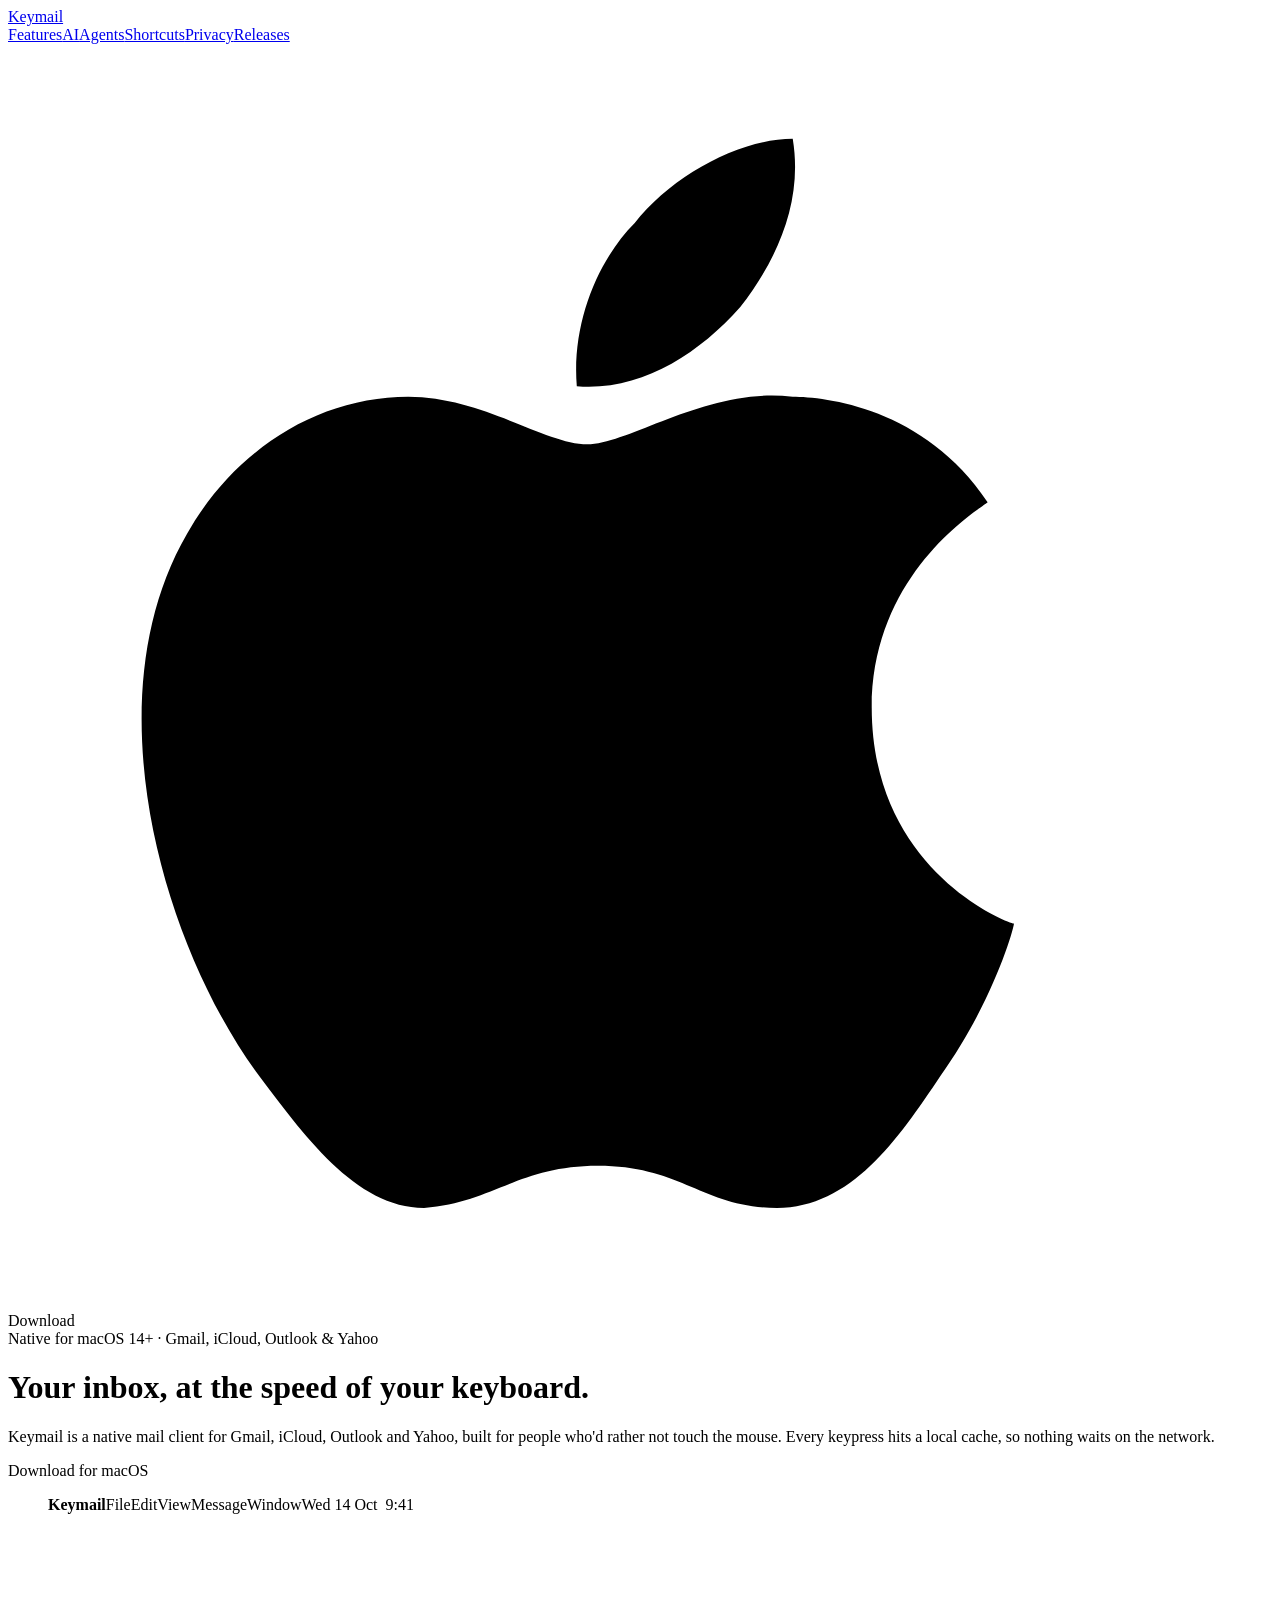
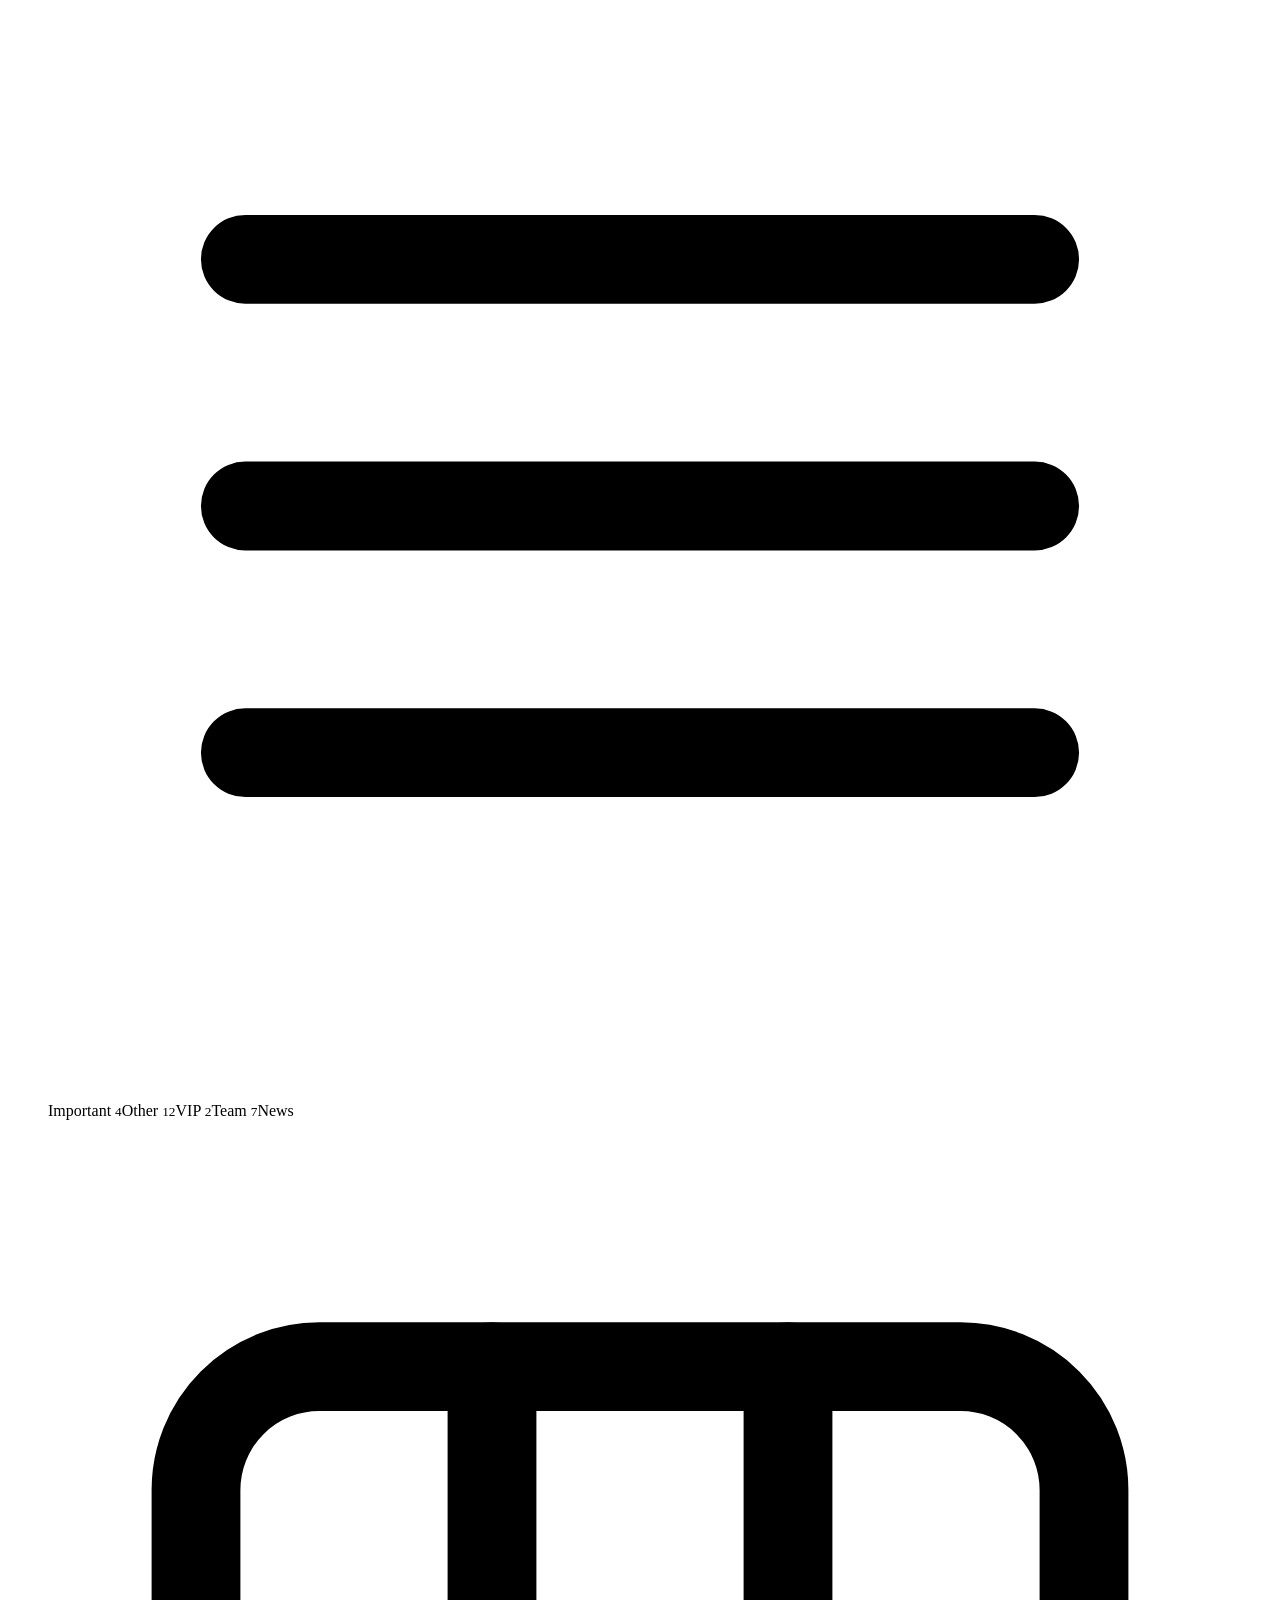
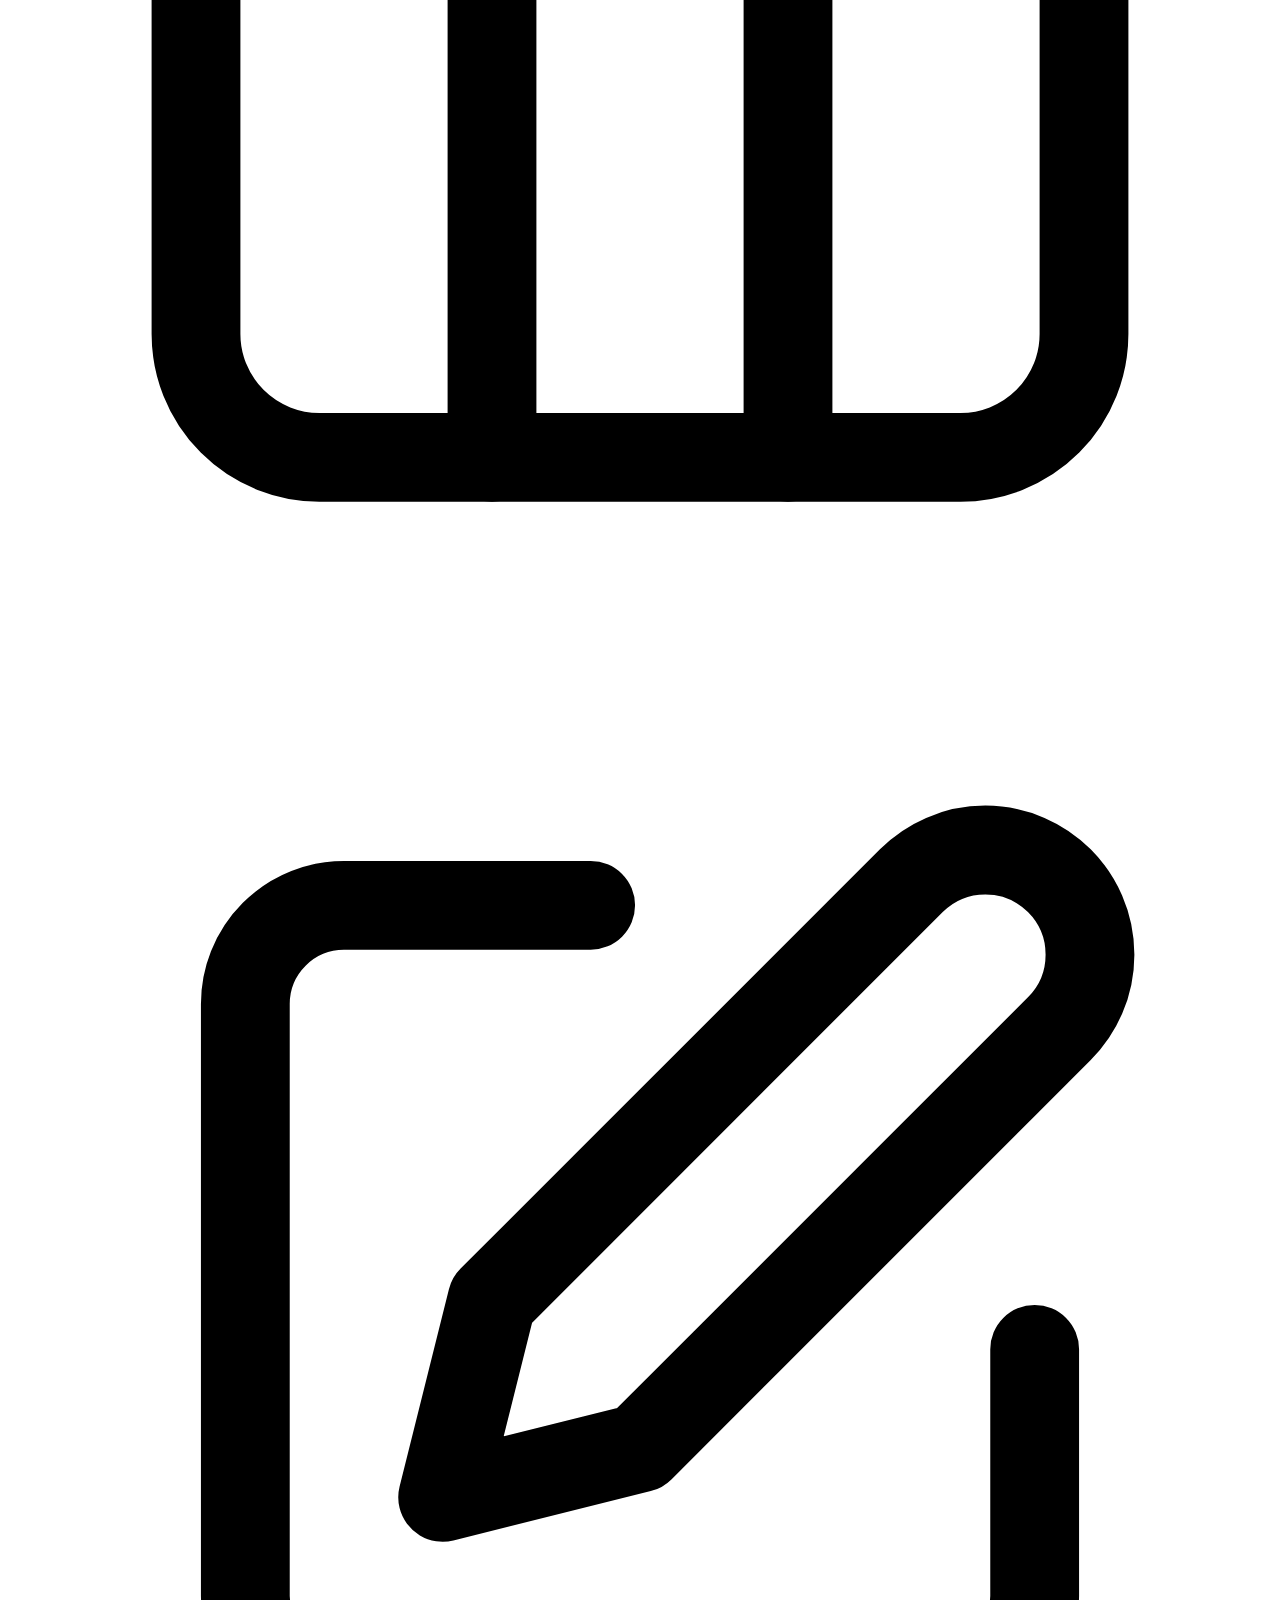
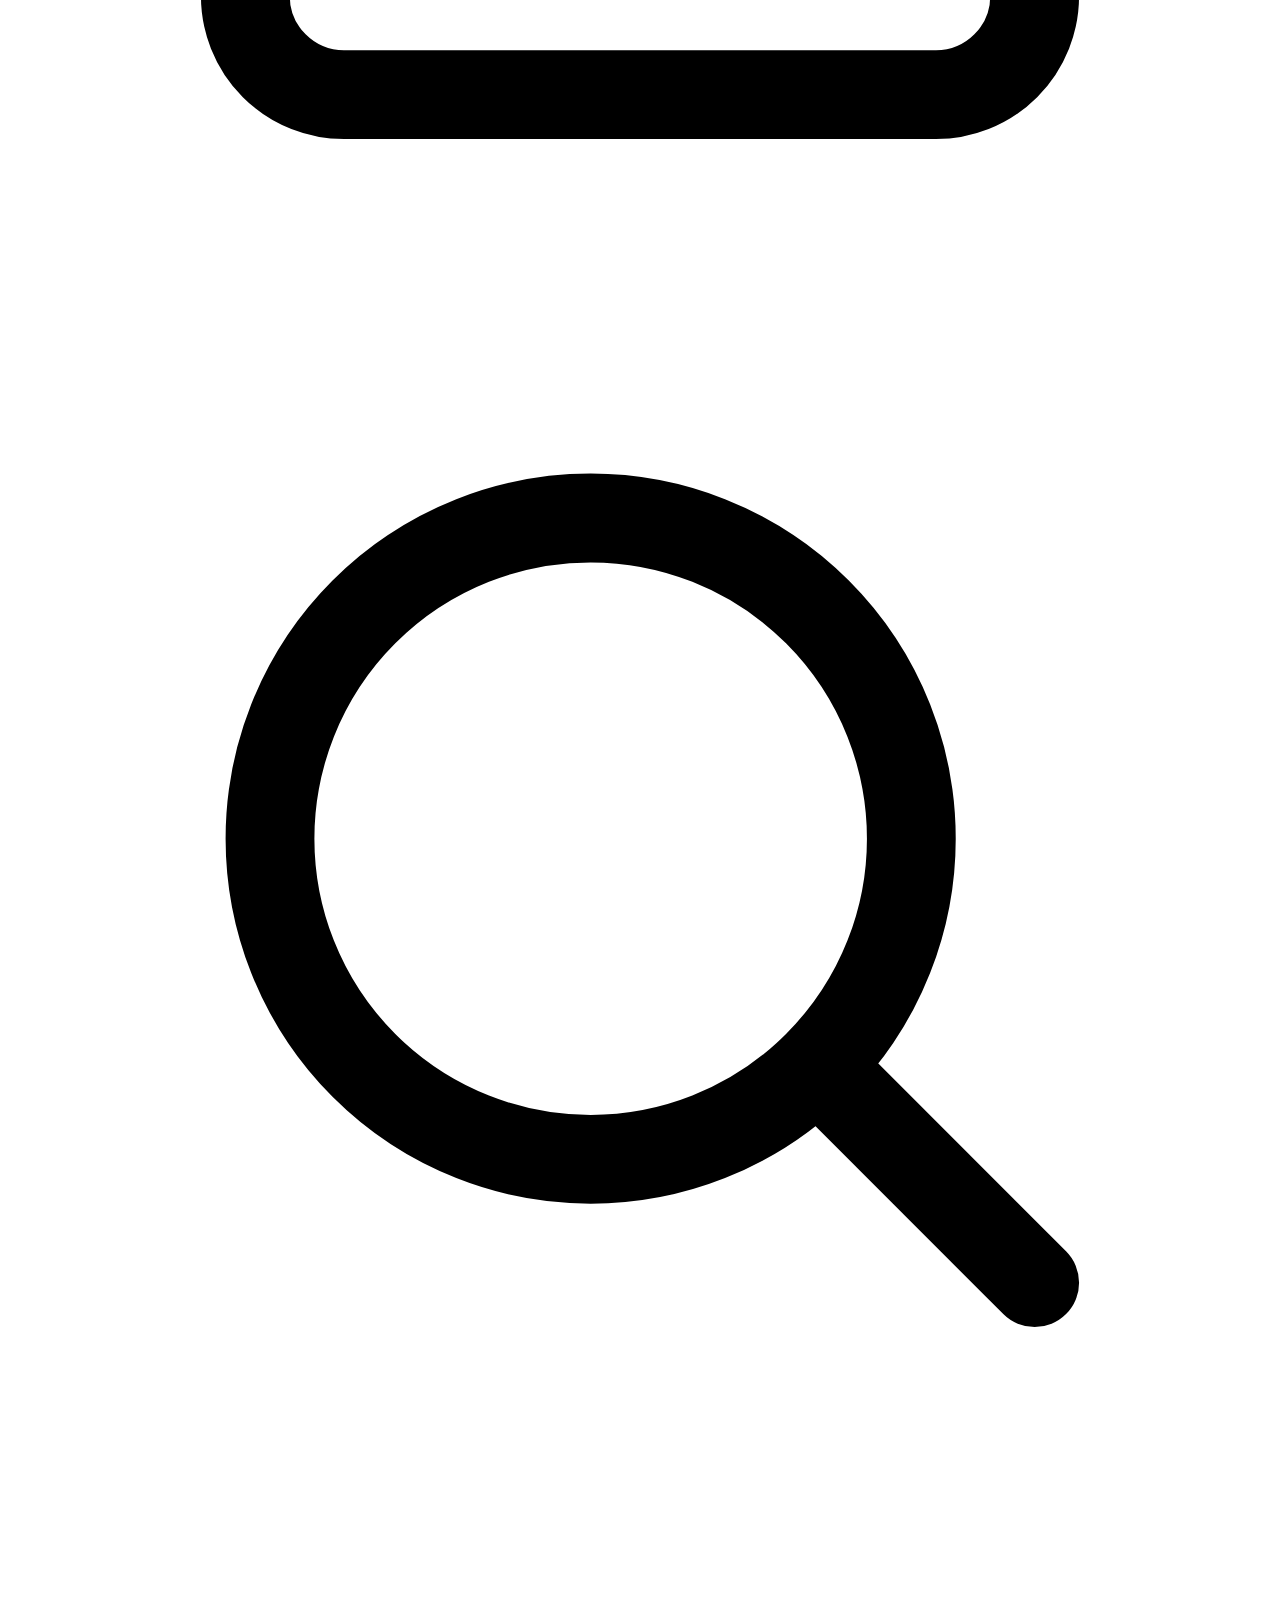
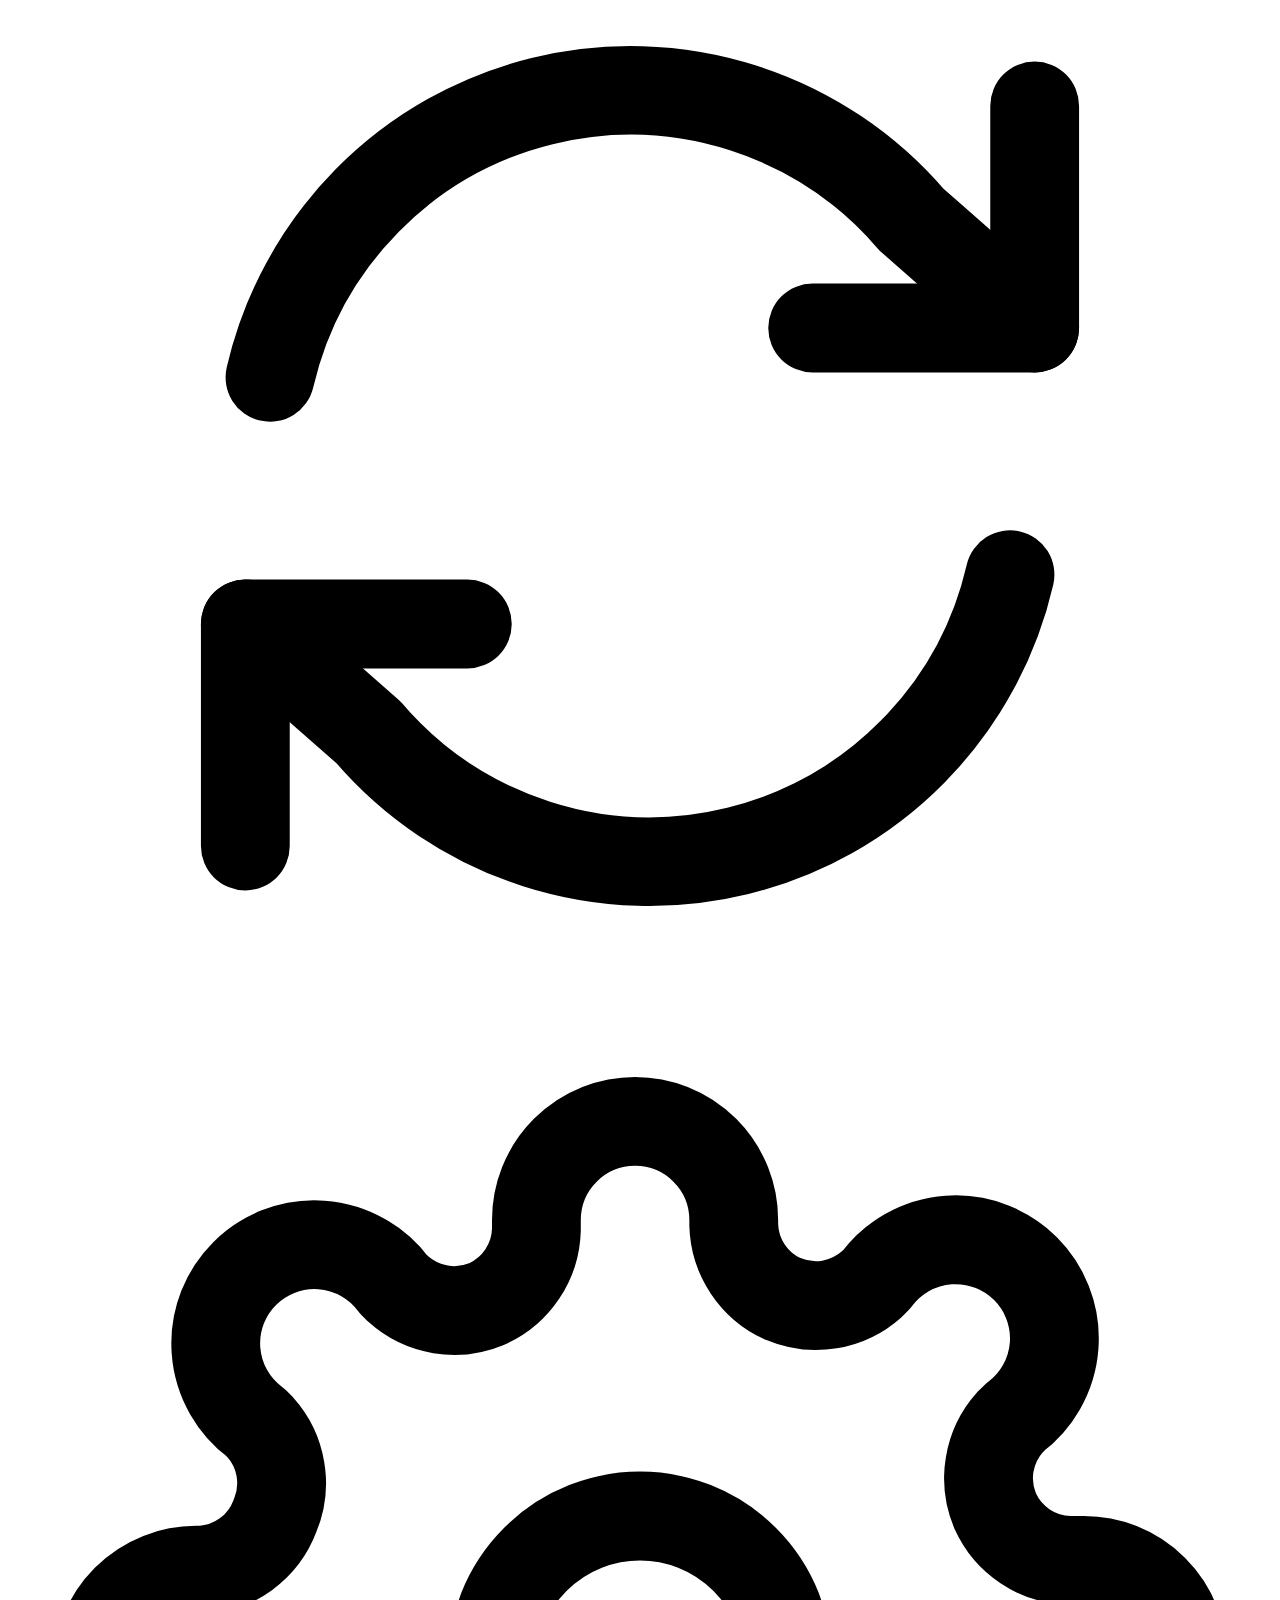
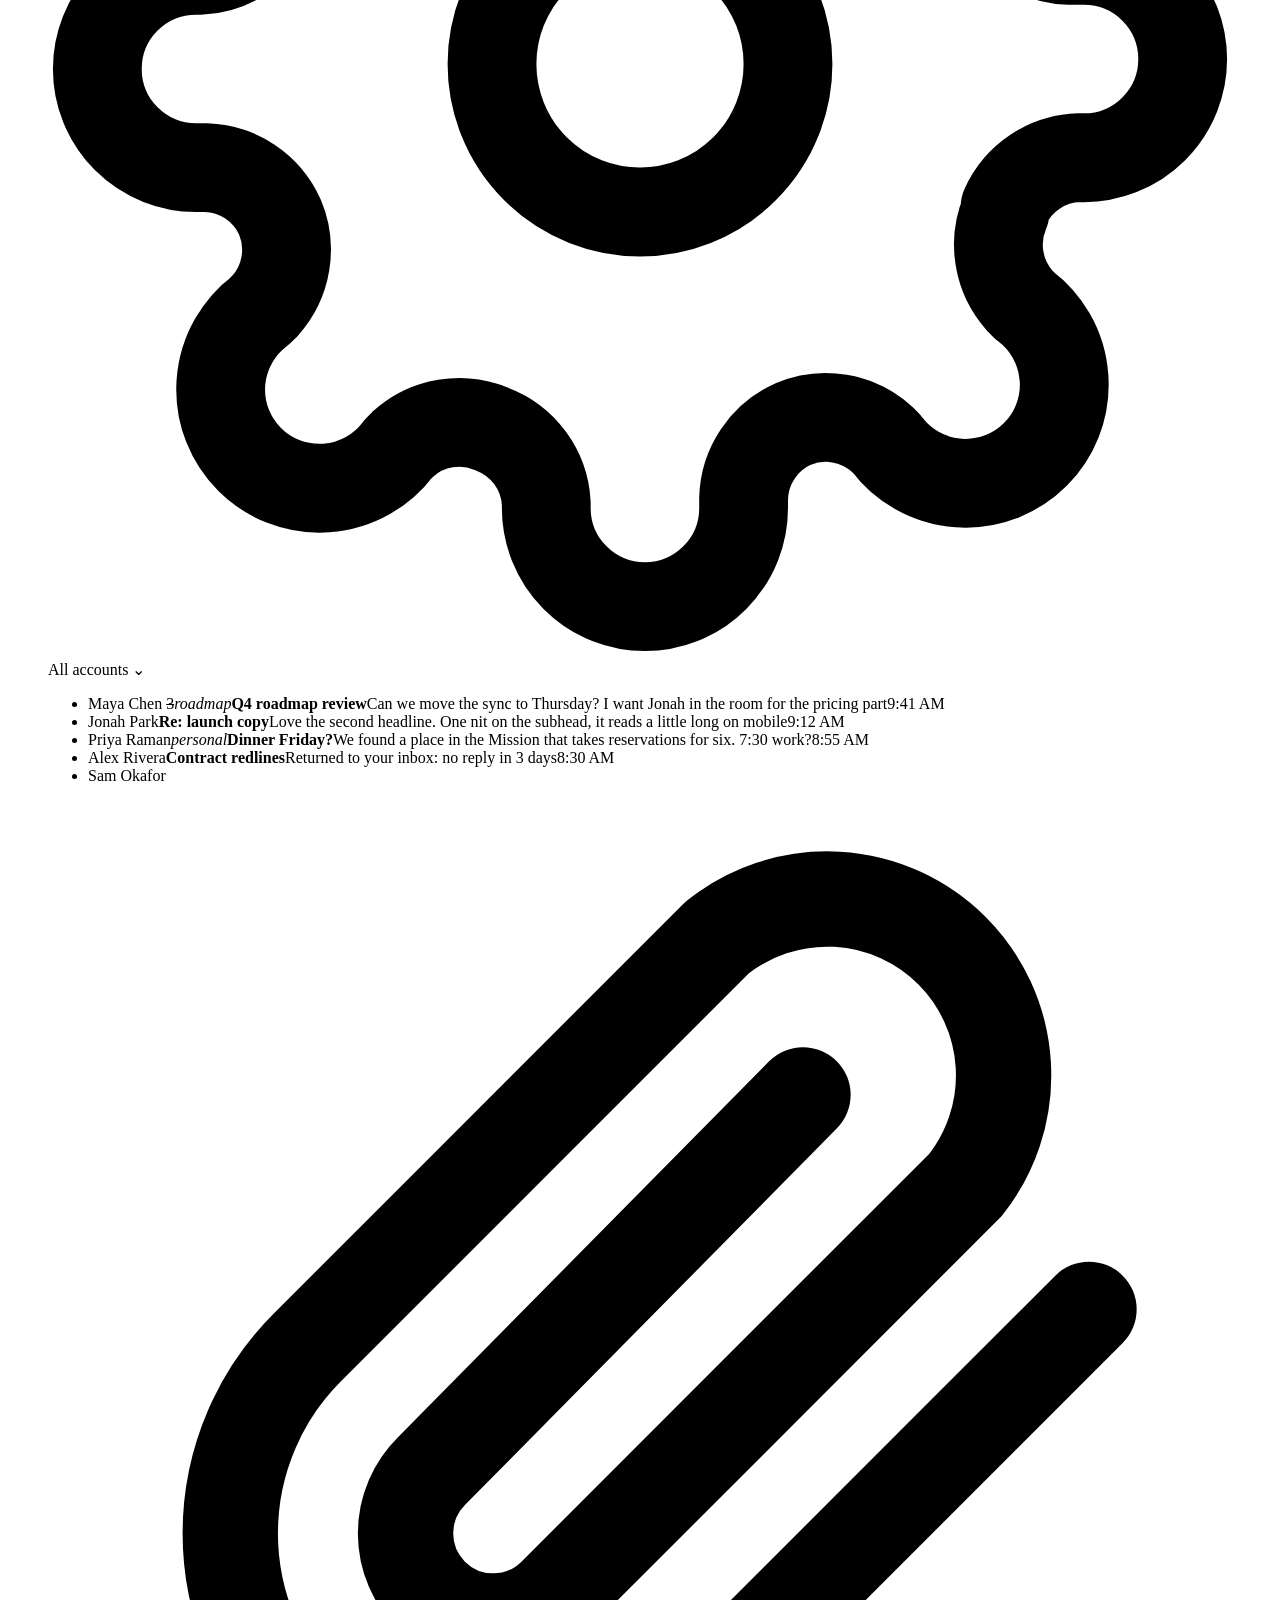
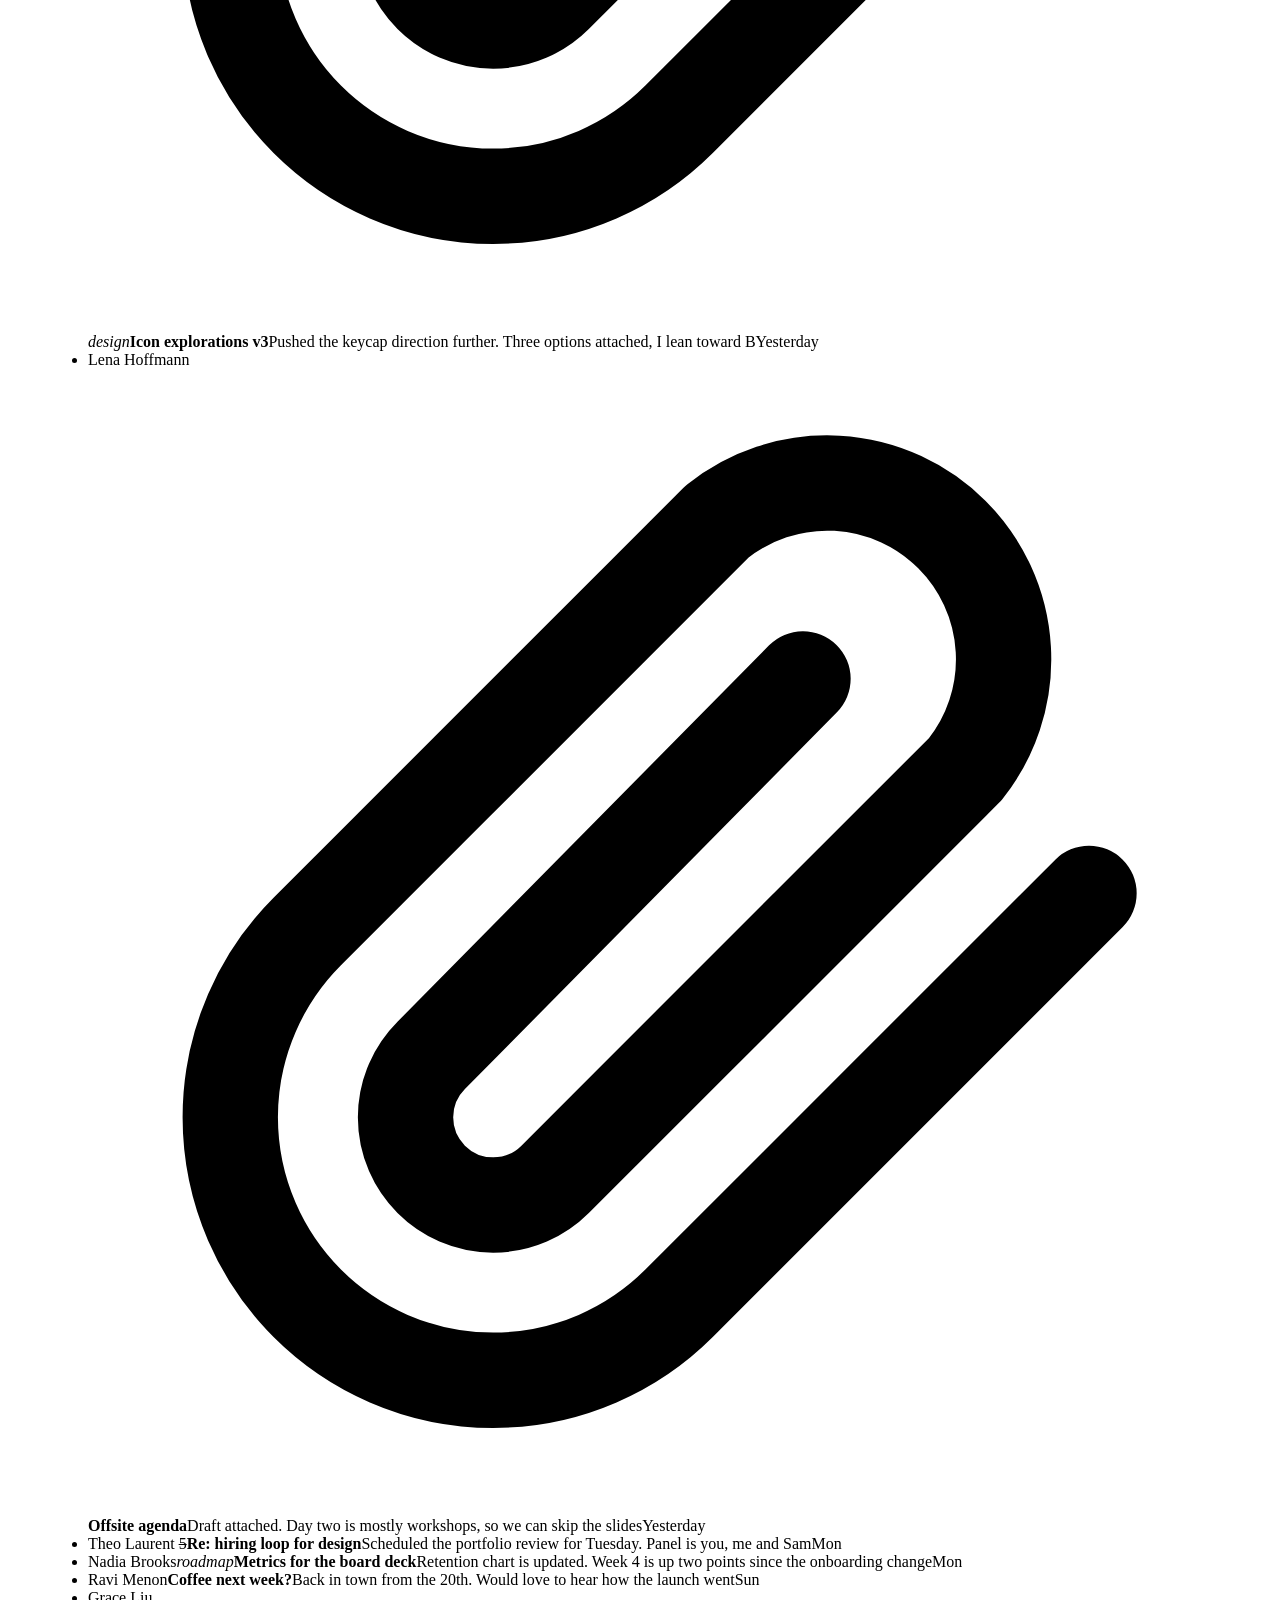
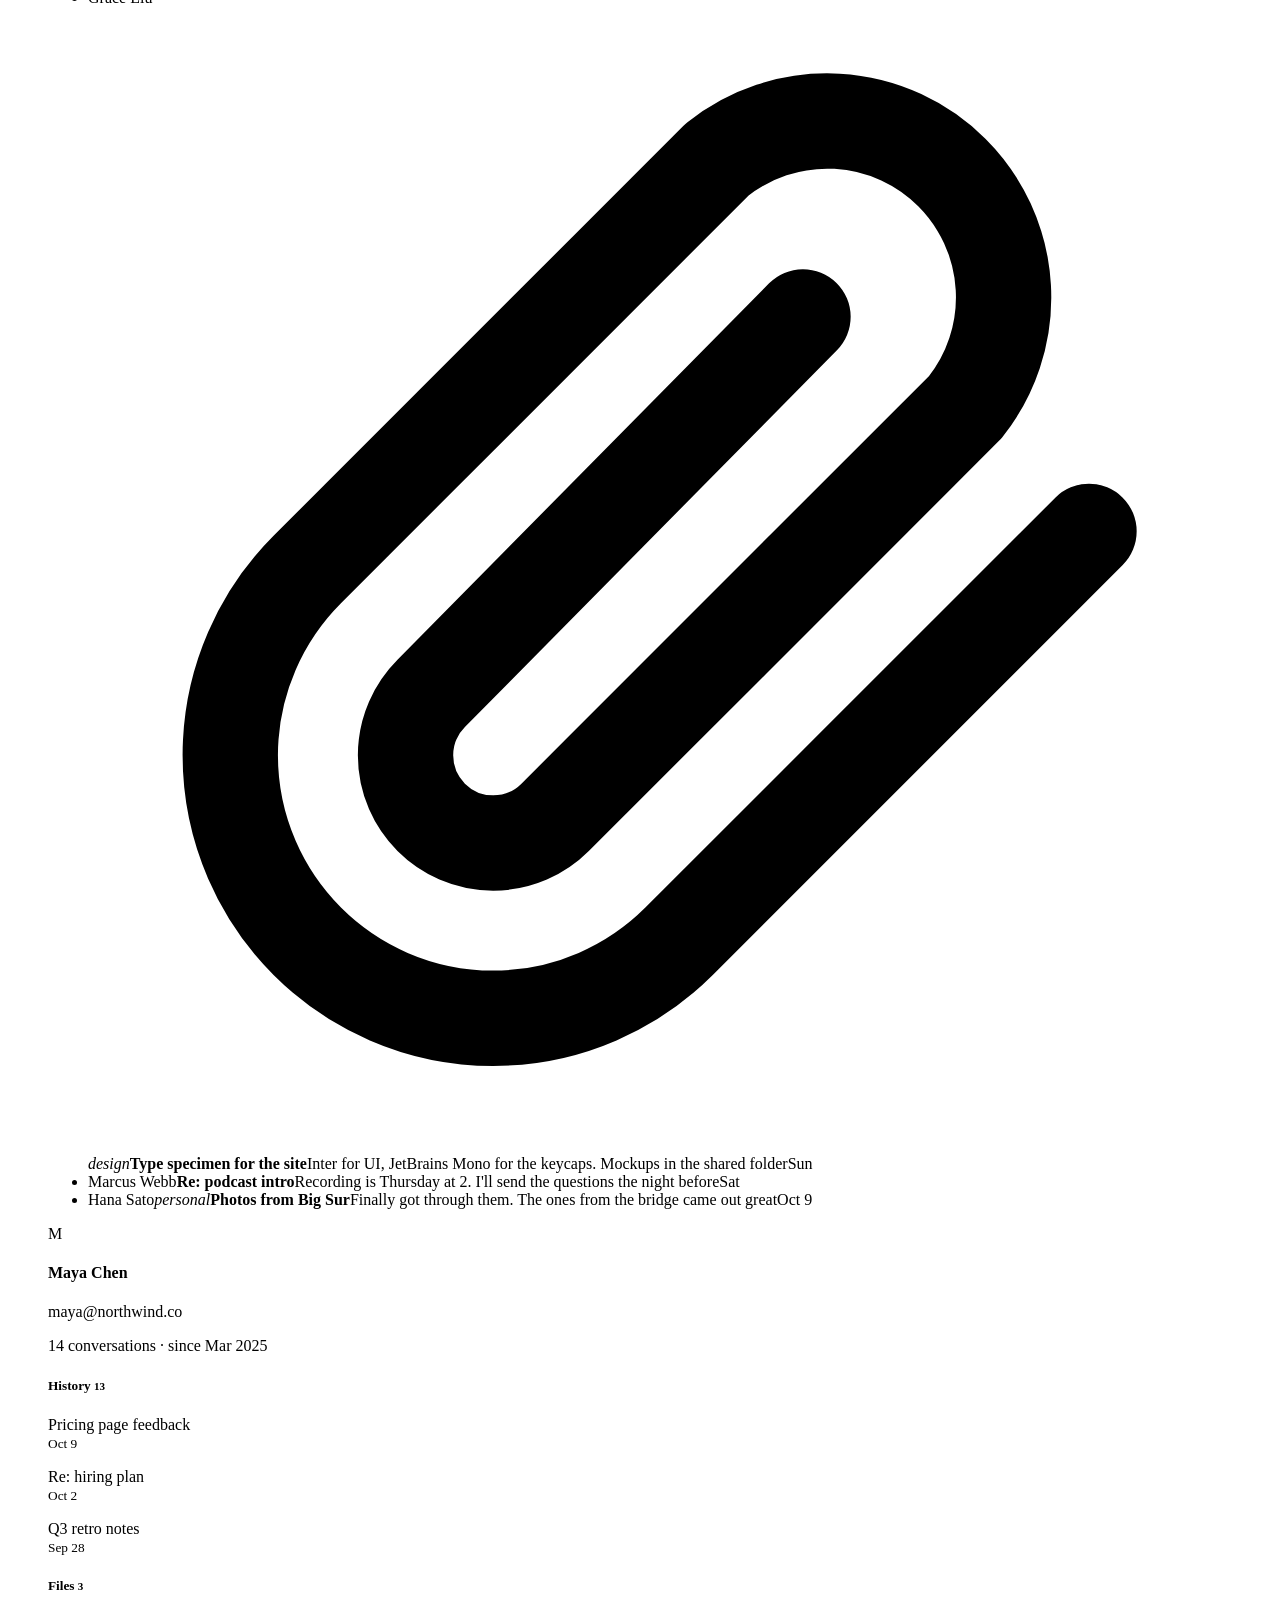
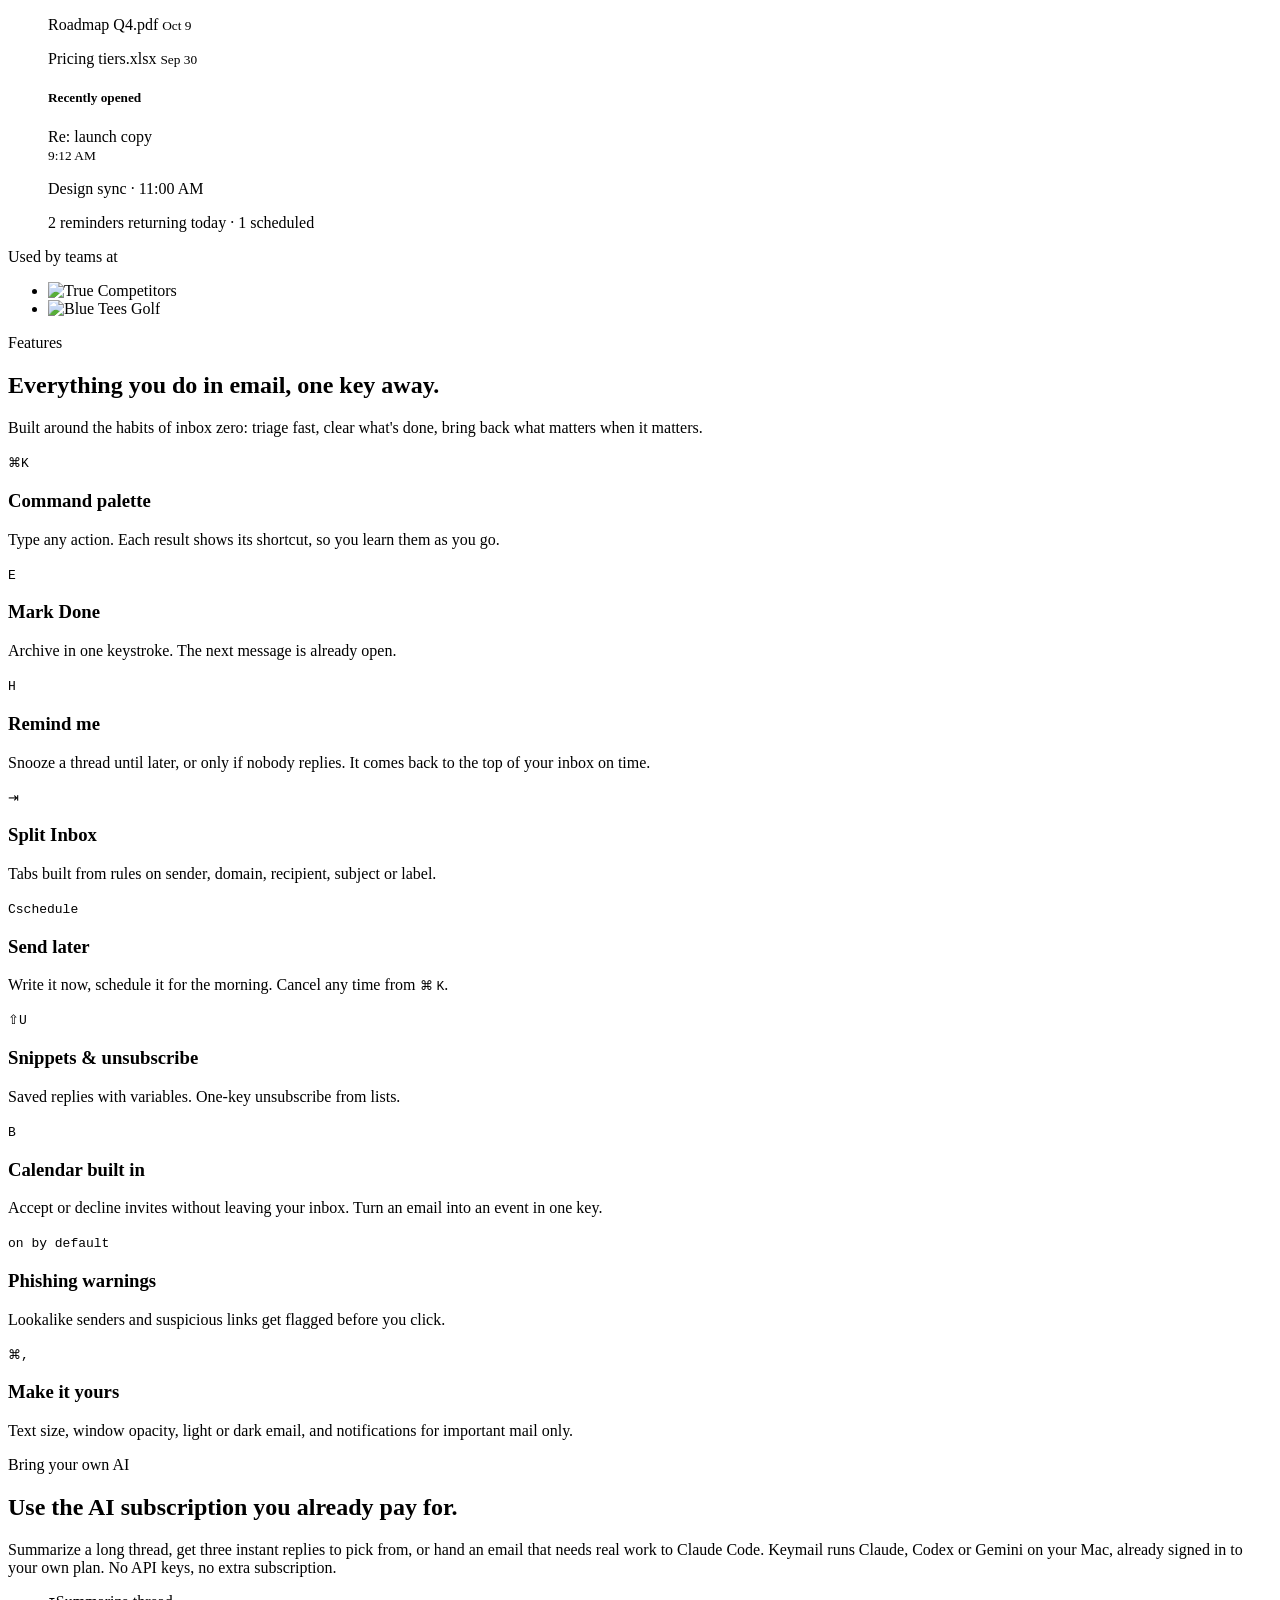
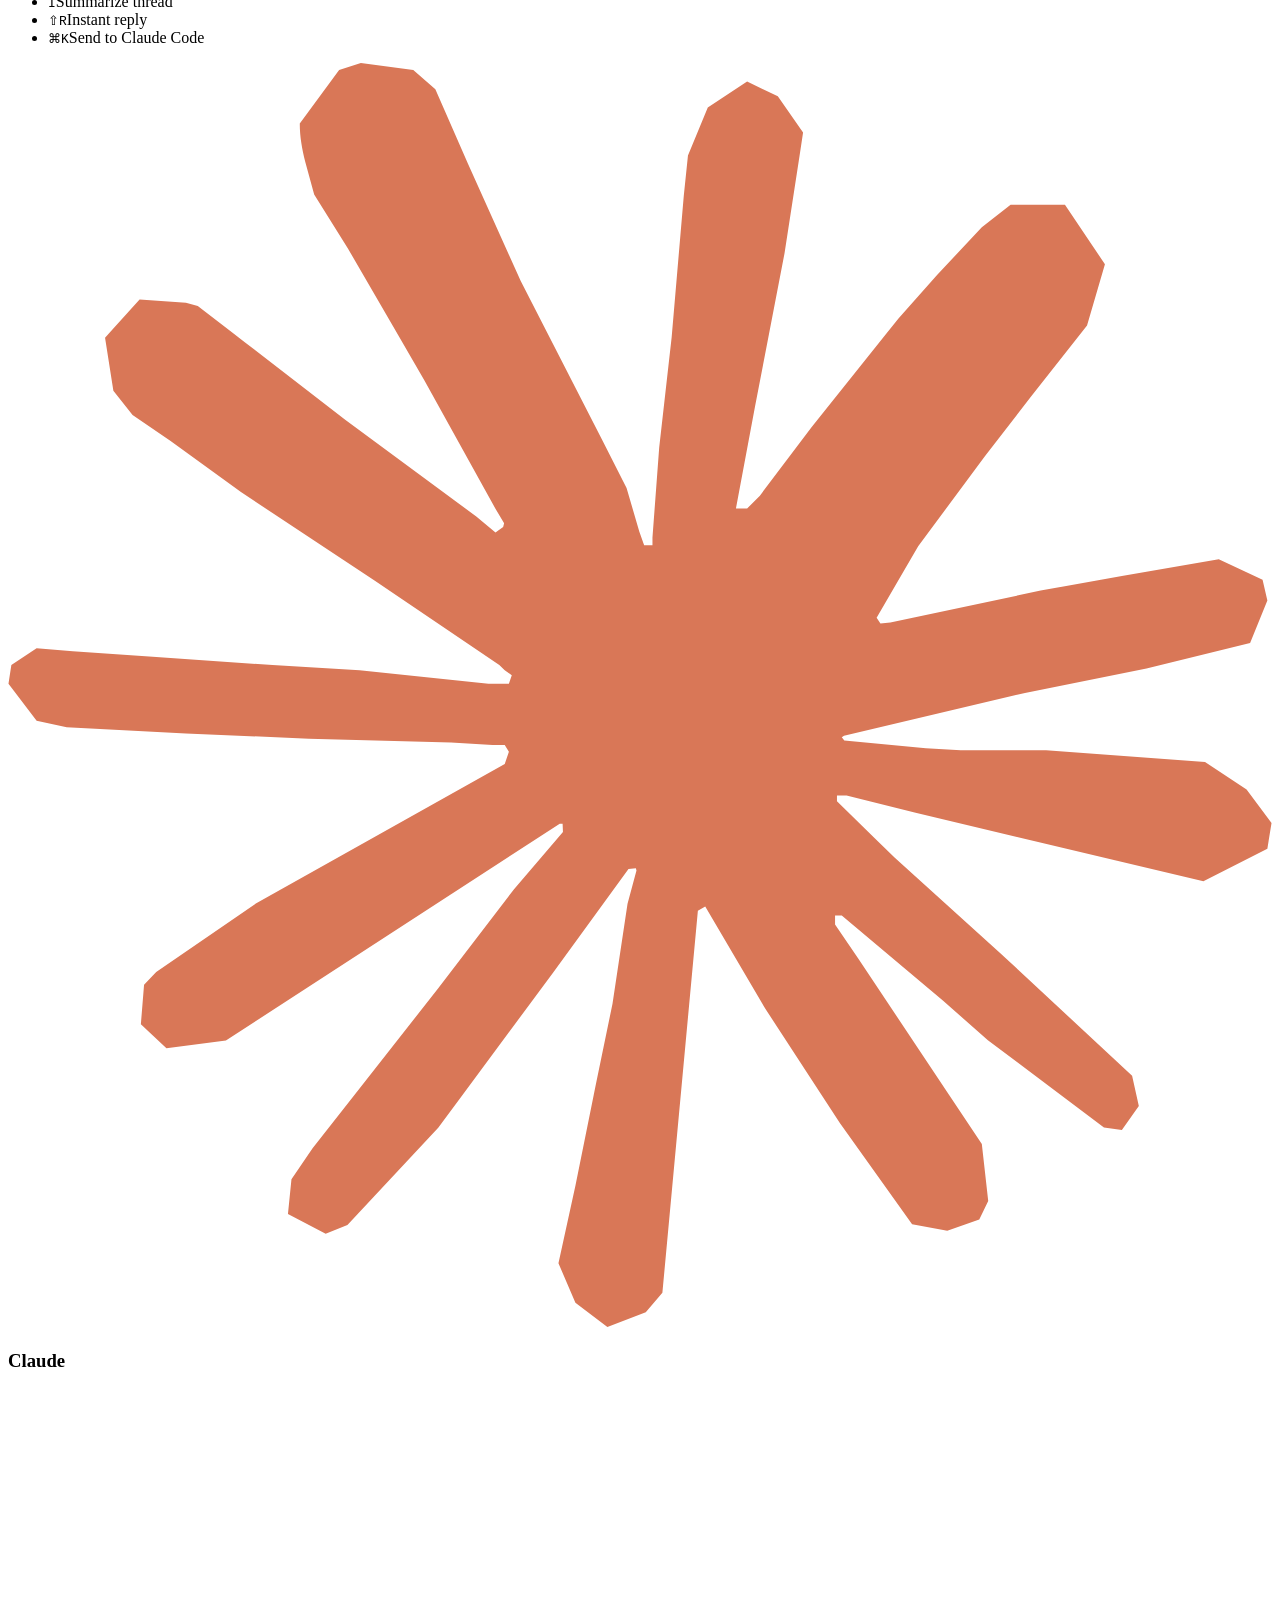
==== public/index.html @ ae030f81 "Contact us: also copy hello@keymailapp.com and confirm, for Macs with no email app set up Co-Authore" ====
<!doctype html>
<html lang="en">
<head>
<meta charset="utf-8">
<meta name="viewport" content="width=device-width, initial-scale=1">
<title>Keymail: email at the speed of your keyboard</title>
<meta name="description" content="Keymail is a native, keyboard-first mail client for Gmail, iCloud, Outlook and Yahoo on macOS. Split inbox, snooze, send later, and a command palette for everything.">
<meta property="og:title" content="Keymail">
<meta property="og:description" content="A native, keyboard-first mail client for Gmail, iCloud, Outlook and Yahoo on macOS.">
<meta property="og:image" content="https://keymailapp.com/icon.png">
<link rel="icon" href="/favicon.png">
<link rel="preconnect" href="https://fonts.googleapis.com">
<link rel="preconnect" href="https://fonts.gstatic.com" crossorigin>
<link href="https://fonts.googleapis.com/css2?family=Inter:wght@400;500;600;700&family=JetBrains+Mono:wght@500&display=swap" rel="stylesheet">
<link rel="stylesheet" href="/style.css">
</head>
<body>

<nav>
  <div class="wrap">
    <a class="brand" href="/"><img src="/icon.png" alt="">Keymail</a>
    <div class="links"><a href="/#features">Features</a><a href="/#ai">AI</a><a href="/#agents">Agents</a><a href="/#shortcuts">Shortcuts</a><a href="/#privacy">Privacy</a><a href="/releases/">Releases</a></div>
    <a class="btn"><svg viewBox="0 0 24 24" fill="currentColor"><path d="M16.4 12.6c0-2.6 2.1-3.8 2.2-3.9-1.2-1.8-3.1-2-3.7-2-1.6-.2-3.1.9-3.9.9-.8 0-2-.9-3.4-.9-1.7 0-3.3 1-4.2 2.6-1.8 3.1-.5 7.7 1.3 10.2.9 1.2 1.9 2.6 3.2 2.6 1.3-.1 1.8-.8 3.3-.8 1.6 0 2 .8 3.4.8 1.4 0 2.3-1.3 3.1-2.5 1-1.4 1.4-2.8 1.4-2.9-.1 0-2.7-1-2.7-4.1zM13.9 5c.7-.9 1.2-2 1-3.2-1 0-2.3.7-3 1.6-.7.7-1.2 1.9-1.1 3.1 1.2.1 2.3-.6 3.1-1.5z"/></svg><span>Download</span></a>
  </div>
</nav>

<header class="hero">
  <div class="wrap">
    <div class="eyebrow"><b></b>Native for macOS 14+ · Gmail, iCloud, Outlook &amp; Yahoo</div>
    <h1><span>Your inbox, at the speed of your keyboard.</span></h1>
    <p class="lede">Keymail is a native mail client for Gmail, iCloud, Outlook and Yahoo, built for people who'd rather not touch the mouse. Every keypress hits a local cache, so nothing waits on the network.</p>
    <a class="btn lg">Download for macOS</a>

    <figure class="desk" aria-label="Keymail running on a Mac desktop, its translucent window showing the wallpaper through it">
      <div class="screen">
        <div class="menubar"><span class="apple"></span><b>Keymail</b><span>File</span><span>Edit</span><span>View</span><span>Message</span><span>Window</span><span class="sp"></span><span>Wed 14 Oct&nbsp; 9:41</span></div>
        <div class="win">
          <div class="lights"><i></i><i></i><i></i></div>
          <div class="main">
            <div class="hdr">
              <span class="g circ"><svg viewBox="0 0 24 24" fill="none" stroke="currentColor" stroke-width="1.8" stroke-linecap="round" stroke-linejoin="round"><path d="M4 7h16M4 12h16M4 17h16"/></svg></span>
              <span class="tab on">Important <small>4</small></span><span class="tab">Other <small>12</small></span><span class="tab">VIP <small>2</small></span><span class="tab">Team <small>7</small></span><span class="tab">News</span><span class="g circ"><svg viewBox="0 0 24 24" fill="none" stroke="currentColor" stroke-width="1.8" stroke-linecap="round" stroke-linejoin="round"><rect x="3" y="5" width="18" height="14" rx="2.5"/><path d="M9 5v14M15 5v14"/></svg></span>
              <span class="sp"></span>
              <span class="g circ"><svg viewBox="0 0 24 24" fill="none" stroke="currentColor" stroke-width="1.8" stroke-linecap="round" stroke-linejoin="round"><path d="M11 4H6a2 2 0 0 0-2 2v12a2 2 0 0 0 2 2h12a2 2 0 0 0 2-2v-5"/><path d="M17.5 3.5a2.1 2.1 0 0 1 3 3L12 15l-4 1 1-4z"/></svg></span><span class="g circ"><svg viewBox="0 0 24 24" fill="none" stroke="currentColor" stroke-width="1.8" stroke-linecap="round" stroke-linejoin="round"><circle cx="11" cy="11" r="6.5"/><path d="m20 20-4.2-4.2"/></svg></span><span class="g circ"><svg viewBox="0 0 24 24" fill="none" stroke="currentColor" stroke-width="1.8" stroke-linecap="round" stroke-linejoin="round"><path d="M4.5 10a7.5 7.5 0 0 1 13-3.2L20 9"/><path d="M20 4.5V9h-4.5"/><path d="M19.5 14a7.5 7.5 0 0 1-13 3.2L4 15"/><path d="M4 19.5V15h4.5"/></svg></span><span class="g circ"><svg viewBox="0 0 24 24" fill="none" stroke="currentColor" stroke-width="1.8" stroke-linecap="round" stroke-linejoin="round"><circle cx="12" cy="12" r="3"/><path d="M19.4 15a1.7 1.7 0 0 0 .3 1.8l.1.1a2 2 0 1 1-2.8 2.8l-.1-.1a1.7 1.7 0 0 0-1.8-.3 1.7 1.7 0 0 0-1 1.5V21a2 2 0 1 1-4 0v-.1a1.7 1.7 0 0 0-1.1-1.5 1.7 1.7 0 0 0-1.8.3l-.1.1a2 2 0 1 1-2.8-2.8l.1-.1a1.7 1.7 0 0 0 .3-1.8 1.7 1.7 0 0 0-1.5-1H3a2 2 0 1 1 0-4h.1a1.7 1.7 0 0 0 1.5-1.1 1.7 1.7 0 0 0-.3-1.8l-.1-.1a2 2 0 1 1 2.8-2.8l.1.1a1.7 1.7 0 0 0 1.8.3h0a1.7 1.7 0 0 0 1-1.5V3a2 2 0 1 1 4 0v.1a1.7 1.7 0 0 0 1 1.5 1.7 1.7 0 0 0 1.8-.3l.1-.1a2 2 0 1 1 2.8 2.8l-.1.1a1.7 1.7 0 0 0-.3 1.8v0a1.7 1.7 0 0 0 1.5 1H21a2 2 0 1 1 0 4h-.1a1.7 1.7 0 0 0-1.5 1z"/></svg></span>
              <span class="g acct"><i></i>All accounts ⌄</span>
            </div>
            <ul class="list"><li class="sel"><i class="d u"></i><span class="f">Maya Chen <s>3</s></span><span class="m"><em class="c-green">roadmap</em><b>Q4 roadmap review</b><span>Can we move the sync to Thursday? I want Jonah in the room for the pricing part</span></span><time>9:41 AM</time></li><li class=""><i class="d u"></i><span class="f">Jonah Park</span><span class="m"><b>Re: launch copy</b><span>Love the second headline. One nit on the subhead, it reads a little long on mobile</span></span><time>9:12 AM</time></li><li class=""><i class="d "></i><span class="f">Priya Raman</span><span class="m"><em class="c-purple">personal</em><b>Dinner Friday?</b><span>We found a place in the Mission that takes reservations for six. 7:30 work?</span></span><time>8:55 AM</time></li><li class=""><i class="d p"></i><span class="f">Alex Rivera</span><span class="m"><b>Contract redlines</b><span>Returned to your inbox: no reply in 3 days</span></span><time>8:30 AM</time></li><li class=""><i class="d "></i><span class="f">Sam Okafor<svg class="clip" viewBox="0 0 24 24" fill="none" stroke="currentColor" stroke-width="2" stroke-linecap="round" stroke-linejoin="round"><path d="m21 11-8.6 8.6a5.5 5.5 0 0 1-7.8-7.8l8.6-8.6a3.7 3.7 0 0 1 5.2 5.2l-8.6 8.6a1.8 1.8 0 0 1-2.6-2.6L15 6.5"/></svg></span><span class="m"><em class="c-orange">design</em><b>Icon explorations v3</b><span>Pushed the keycap direction further. Three options attached, I lean toward B</span></span><time>Yesterday</time></li><li class=""><i class="d s"></i><span class="f">Lena Hoffmann<svg class="clip" viewBox="0 0 24 24" fill="none" stroke="currentColor" stroke-width="2" stroke-linecap="round" stroke-linejoin="round"><path d="m21 11-8.6 8.6a5.5 5.5 0 0 1-7.8-7.8l8.6-8.6a3.7 3.7 0 0 1 5.2 5.2l-8.6 8.6a1.8 1.8 0 0 1-2.6-2.6L15 6.5"/></svg></span><span class="m"><b>Offsite agenda</b><span>Draft attached. Day two is mostly workshops, so we can skip the slides</span></span><time>Yesterday</time></li><li class=""><i class="d "></i><span class="f">Theo Laurent <s>5</s></span><span class="m"><b>Re: hiring loop for design</b><span>Scheduled the portfolio review for Tuesday. Panel is you, me and Sam</span></span><time>Mon</time></li><li class=""><i class="d "></i><span class="f">Nadia Brooks</span><span class="m"><em class="c-green">roadmap</em><b>Metrics for the board deck</b><span>Retention chart is updated. Week 4 is up two points since the onboarding change</span></span><time>Mon</time></li><li class=""><i class="d "></i><span class="f">Ravi Menon</span><span class="m"><b>Coffee next week?</b><span>Back in town from the 20th. Would love to hear how the launch went</span></span><time>Sun</time></li><li><i class="d"></i><span class="f">Grace Liu<svg class="clip" viewBox="0 0 24 24" fill="none" stroke="currentColor" stroke-width="2" stroke-linecap="round" stroke-linejoin="round"><path d="m21 11-8.6 8.6a5.5 5.5 0 0 1-7.8-7.8l8.6-8.6a3.7 3.7 0 0 1 5.2 5.2l-8.6 8.6a1.8 1.8 0 0 1-2.6-2.6L15 6.5"/></svg></span><span class="m"><em class="c-orange">design</em><b>Type specimen for the site</b><span>Inter for UI, JetBrains Mono for the keycaps. Mockups in the shared folder</span></span><time>Sun</time></li><li><i class="d"></i><span class="f">Marcus Webb</span><span class="m"><b>Re: podcast intro</b><span>Recording is Thursday at 2. I'll send the questions the night before</span></span><time>Sat</time></li><li><i class="d"></i><span class="f">Hana Sato</span><span class="m"><em class="c-purple">personal</em><b>Photos from Big Sur</b><span>Finally got through them. The ones from the bridge came out great</span></span><time>Oct 9</time></li></ul>
          </div>
          <aside class="ctx g">
            <div class="who"><div class="av">M</div><div><h4>Maya Chen</h4><p class="mut">maya@northwind.co</p></div></div>
            <p class="mut sm">14 conversations · since Mar 2025</p>
            <h5>History <small>13</small></h5><p>Pricing page feedback<br><small>Oct 9</small></p><p>Re: hiring plan<br><small>Oct 2</small></p><p>Q3 retro notes<br><small>Sep 28</small></p>
            <h5>Files <small>3</small></h5><p class="file">Roadmap Q4.pdf <small>Oct 9</small></p><p class="file">Pricing tiers.xlsx <small>Sep 30</small></p>
            <h5>Recently opened</h5><p>Re: launch copy<br><small>9:12 AM</small></p>
            <div class="day"><p>Design sync · 11:00 AM</p><p class="mut sm">2 reminders returning today · 1 scheduled</p></div>
          </aside>
        </div>
      </div>
    </figure>
  </div>
</header>

<div class="trust">
  <div class="wrap">
    <p>Used by teams at</p>
    <ul>
      <li><img src="/logos/true-competitors.webp" alt="True Competitors" height="34"></li>
      <li><img src="/logos/bluetees.svg" alt="Blue Tees Golf" height="24"></li>
    </ul>
  </div>
</div>

<section id="features">
  <div class="wrap">
    <p class="label">Features</p>
    <h2>Everything you do in email, one key away.</h2>
    <p class="intro">Built around the habits of inbox zero: triage fast, clear what's done, bring back what matters when it matters.</p>
    <div class="grid">
      <div class="card"><div class="keys"><kbd>⌘</kbd><kbd>K</kbd></div><h3>Command palette</h3><p>Type any action. Each result shows its shortcut, so you learn them as you go.</p></div>
      <div class="card"><div class="keys"><kbd>E</kbd></div><h3>Mark Done</h3><p>Archive in one keystroke. The next message is already open.</p></div>
      <div class="card"><div class="keys"><kbd>H</kbd></div><h3>Remind me</h3><p>Snooze a thread until later, or only if nobody replies. It comes back to the top of your inbox on time.</p></div>
      <div class="card"><div class="keys"><kbd>⇥</kbd></div><h3>Split Inbox</h3><p>Tabs built from rules on sender, domain, recipient, subject or label.</p></div>
      <div class="card"><div class="keys"><kbd>C</kbd><code>schedule</code></div><h3>Send later</h3><p>Write it now, schedule it for the morning. Cancel any time from <kbd>⌘</kbd> <kbd>K</kbd>.</p></div>
      <div class="card"><div class="keys"><kbd>⇧</kbd><kbd>U</kbd></div><h3>Snippets &amp; unsubscribe</h3><p>Saved replies with variables. One-key unsubscribe from lists.</p></div>
      <div class="card"><div class="keys"><kbd>B</kbd></div><h3>Calendar built in</h3><p>Accept or decline invites without leaving your inbox. Turn an email into an event in one key.</p></div>
      <div class="card"><div class="keys"><code>on by default</code></div><h3>Phishing warnings</h3><p>Lookalike senders and suspicious links get flagged before you click.</p></div>
      <div class="card"><div class="keys"><kbd>⌘</kbd><kbd>,</kbd></div><h3>Make it yours</h3><p>Text size, window opacity, light or dark email, and notifications for important mail only.</p></div>
    </div>
  </div>
</section>

<section id="ai">
  <div class="wrap ai">
    <div>
      <p class="label">Bring your own AI</p>
      <h2>Use the AI subscription you already pay for.</h2>
      <p class="intro">Summarize a long thread, get three instant replies to pick from, or hand an email that needs real work to Claude Code. Keymail runs Claude, Codex or Gemini on your Mac, already signed in to your own plan. No API keys, no extra subscription.</p>
      <ul class="aikeys"><li><kbd>I</kbd>Summarize thread</li><li><kbd>⇧</kbd><kbd>R</kbd>Instant reply</li><li><kbd>⌘</kbd><kbd>K</kbd>Send to Claude Code</li></ul>
    </div>
    <div class="ais">
      <div class="aip"><svg viewBox="0 0 24 24" aria-hidden="true"><path fill="#D97757" d="m4.7144 15.9555 4.7174-2.6471.079-.2307-.079-.1275h-.2307l-.7893-.0486-2.6956-.0729-2.3375-.0971-2.2646-.1214-.5707-.1215-.5343-.7042.0546-.3522.4797-.3218.686.0608 1.5179.1032 2.2767.1578 1.6514.0972 2.4468.255h.3886l.0546-.1579-.1336-.0971-.1032-.0972L6.973 9.8356l-2.55-1.6879-1.3356-.9714-.7225-.4918-.3643-.4614-.1578-1.0078.6557-.7225.8803.0607.2246.0607.8925.686 1.9064 1.4754 2.4893 1.8336.3643.3035.1457-.1032.0182-.0728-.164-.2733-1.3539-2.4467-1.445-2.4893-.6435-1.032-.17-.6194c-.0607-.255-.1032-.4674-.1032-.7285L6.287.1335 6.6997 0l.9957.1336.419.3642.6192 1.4147 1.0018 2.2282 1.5543 3.0296.4553.8985.2429.8318.091.255h.1579v-.1457l.1275-1.706.2368-2.0947.2307-2.6957.0789-.7589.3764-.9107.7468-.4918.5828.2793.4797.686-.0668.4433-.2853 1.8517-.5586 2.9021-.3643 1.9429h.2125l.2429-.2429.9835-1.3053 1.6514-2.0643.7286-.8196.85-.9046.5464-.4311h1.0321l.759 1.1293-.34 1.1657-1.0625 1.3478-.8804 1.1414-1.2628 1.7-.7893 1.36.0729.1093.1882-.0183 2.8535-.607 1.5421-.2794 1.8396-.3157.8318.3886.091.3946-.3278.8075-1.967.4857-2.3072.4614-3.4364.8136-.0425.0304.0486.0607 1.5482.1457.6618.0364h1.621l3.0175.2247.7892.522.4736.6376-.079.4857-1.2142.6193-1.6393-.3886-3.825-.9107-1.3113-.3279h-.1822v.1093l1.0929 1.0686 2.0035 1.8092 2.5075 2.3314.1275.5768-.3218.4554-.34-.0486-2.2039-1.6575-.85-.7468-1.9246-1.621h-.1275v.17l.4432.6496 2.3436 3.5214.1214 1.0807-.17.3521-.6071.2125-.6679-.1214-1.3721-1.9246L14.38 17.959l-1.1414-1.9428-.1397.079-.674 7.2552-.3156.3703-.7286.2793-.6071-.4614-.3218-.7468.3218-1.4753.3886-1.9246.3157-1.53.2853-1.9004.17-.6314-.0121-.0425-.1397.0182-1.4328 1.9672-2.1796 2.9446-1.7243 1.8456-.4128.164-.7164-.3704.0667-.6618.4008-.5889 2.386-3.0357 1.4389-1.882.929-1.0868-.0062-.1579h-.0546l-6.3385 4.1164-1.1293.1457-.4857-.4554.0608-.7467.2307-.2429 1.9064-1.3114Z"/></svg><h3>Claude</h3></div>
      <div class="aip"><svg viewBox="0 0 24 24" aria-hidden="true"><path fill="#fff" d="M22.2819 9.8211a5.9847 5.9847 0 0 0-.5157-4.9108 6.0462 6.0462 0 0 0-6.5098-2.9A6.0651 6.0651 0 0 0 4.9807 4.1818a5.9847 5.9847 0 0 0-3.9977 2.9 6.0462 6.0462 0 0 0 .7427 7.0966 5.98 5.98 0 0 0 .511 4.9107 6.051 6.051 0 0 0 6.5146 2.9001A5.9847 5.9847 0 0 0 13.2599 24a6.0557 6.0557 0 0 0 5.7718-4.2058 5.9894 5.9894 0 0 0 3.9977-2.9001 6.0557 6.0557 0 0 0-.7475-7.0729zm-9.022 12.6081a4.4755 4.4755 0 0 1-2.8764-1.0408l.1419-.0804 4.7783-2.7582a.7948.7948 0 0 0 .3927-.6813v-6.7369l2.02 1.1686a.071.071 0 0 1 .038.052v5.5826a4.504 4.504 0 0 1-4.4945 4.4944zm-9.6607-4.1254a4.4708 4.4708 0 0 1-.5346-3.0137l.142.0852 4.783 2.7582a.7712.7712 0 0 0 .7806 0l5.8428-3.3685v2.3324a.0804.0804 0 0 1-.0332.0615L9.74 19.9502a4.4992 4.4992 0 0 1-6.1408-1.6464zM2.3408 7.8956a4.485 4.485 0 0 1 2.3655-1.9728V11.6a.7664.7664 0 0 0 .3879.6765l5.8144 3.3543-2.0201 1.1685a.0757.0757 0 0 1-.071 0l-4.8303-2.7865A4.504 4.504 0 0 1 2.3408 7.872zm16.5963 3.8558L13.1038 8.364 15.1192 7.2a.0757.0757 0 0 1 .071 0l4.8303 2.7913a4.4944 4.4944 0 0 1-.6765 8.1042v-5.6772a.79.79 0 0 0-.407-.667zm2.0107-3.0231l-.142-.0852-4.7735-2.7818a.7759.7759 0 0 0-.7854 0L9.409 9.2297V6.8974a.0662.0662 0 0 1 .0284-.0615l4.8303-2.7866a4.4992 4.4992 0 0 1 6.6802 4.66zM8.3065 12.863l-2.02-1.1638a.0804.0804 0 0 1-.038-.0567V6.0742a4.4992 4.4992 0 0 1 7.3757-3.4537l-.142.0805L8.704 5.459a.7948.7948 0 0 0-.3927.6813zm1.0976-2.3654l2.602-1.4998 2.6069 1.4998v2.9994l-2.5974 1.4997-2.6067-1.4997Z"/></svg><h3>Codex</h3></div>
      <div class="aip"><svg viewBox="0 0 24 24" aria-hidden="true"><defs><linearGradient id="gem" x1="0" y1="0" x2="1" y2="1"><stop offset="0" stop-color="#1a73e8"/><stop offset="1" stop-color="#6fa8ff"/></linearGradient></defs><path fill="url(#gem)" d="M11.04 19.32Q12 21.51 12 24q0-2.49.93-4.68.96-2.19 2.58-3.81t3.81-2.55Q21.51 12 24 12q-2.49 0-4.68-.93a12.3 12.3 0 0 1-3.81-2.58 12.3 12.3 0 0 1-2.58-3.81Q12 2.49 12 0q0 2.49-.96 4.68-.93 2.19-2.55 3.81a12.3 12.3 0 0 1-3.81 2.58Q2.49 12 0 12q2.49 0 4.68.96 2.19.93 3.81 2.55t2.55 3.81"/></svg><h3>Gemini</h3></div>
      <p class="aifine">Summaries and replies run read-only: the AI writes text, never changes files or sends mail. Send to Claude Code opens a new session in the Claude app with the email as its prompt, in the project folder you pick. Nothing runs until you press Enter.</p>
    </div>
  </div>
</section>

<section id="agents">
  <div class="wrap shortcuts">
    <div>
      <p class="label">AI agents</p>
      <h2>Let your agents work your inbox. You approve every send.</h2>
      <p class="intro">Keymail includes an MCP server, so Claude Desktop, Claude Code, Codex and Gemini can read, search and draft mail for you, right on your Mac. Agents can only ask to send: every email waits for your OK in Keymail.</p>
    </div>
    <ul class="keylist">
      <li>Read and search mail<span class="ok">On when enabled</span></li>
      <li>See your calendar<span class="ok">On when enabled</span></li>
      <li>Write drafts for you to review<span class="ok">On when enabled</span></li>
      <li>Mark done, star, set reminders<span class="opt">Your choice</span></li>
      <li>Send email<span class="ask">Always asks you</span></li>
    </ul>
  </div>
</section>

<section id="shortcuts">
  <div class="wrap shortcuts">
    <div>
      <p class="label">Keyboard first</p>
      <h2>Learn six keys. Fly through the rest.</h2>
      <p class="intro">Vim-style navigation that feels natural within a day. Your hands stay on the keys from first message to empty inbox. Prefer a different key? Remap any of them in Settings → Hotkeys.</p>
    </div>
    <ul class="keylist">
      <li>Next / previous message<span><kbd>J</kbd><kbd>K</kbd></span></li>
      <li>Next / previous split<span><kbd>⇥</kbd><kbd>⇧⇥</kbd></span></li>
      <li>Open / back<span><kbd>↵</kbd><kbd>esc</kbd></span></li>
      <li>Done<span><kbd>E</kbd></span></li>
      <li>Reply / reply all<span><kbd>R</kbd><kbd>A</kbd></span></li>
      <li>Compose<span><kbd>C</kbd></span></li>
      <li>Remind me<span><kbd>H</kbd></span></li>
      <li>Search<span><kbd>/</kbd></span></li>
    </ul>
  </div>
</section>

<section id="privacy">
  <div class="wrap">
    <p class="label">Privacy</p>
    <h2>Your mail stays between you and your provider.</h2>
    <div class="providers">
      <div class="prov"><svg viewBox="52 42 88 66" aria-hidden="true"><path fill="#4285f4" d="M58 108h14V74L52 59v43c0 3.32 2.69 6 6 6"/><path fill="#34a853" d="M120 108h14c3.32 0 6-2.69 6-6V59l-20 15"/><path fill="#fbbc04" d="M120 48v26l20-15v-8c0-7.42-8.47-11.65-14.4-7.2"/><path fill="#ea4335" d="M72 74V48l24 18 24-18v26L96 92"/><path fill="#c5221f" d="M52 51v8l20 15V48l-5.6-4.2c-5.94-4.45-14.4-.22-14.4 7.2"/></svg><div><h3>Gmail</h3><p>Any number of Google accounts, including Google Workspace.</p></div></div>
      <div class="prov"><svg viewBox="0 0 24 24" aria-hidden="true"><defs><linearGradient id="ic" x1="0" y1="0" x2="0" y2="1"><stop offset="0" stop-color="#5ac8fa"/><stop offset="1" stop-color="#1a7cf5"/></linearGradient></defs><path fill="url(#ic)" d="M18.5 19H7a5 5 0 0 1-.9-9.92A6.5 6.5 0 0 1 18.6 9.1 5 5 0 0 1 18.5 19z"/></svg><div><h3>iCloud Mail</h3><p>Your iCloud address, plus aliases to send from.</p></div></div>
      <div class="prov"><img src="/outlook.svg" alt=""><div><h3>Outlook <span class="tag">Preview</span></h3><p>Outlook.com, Hotmail and Microsoft 365 work or school accounts.</p></div></div>
      <div class="prov"><svg class="tile" viewBox="0 0 24 24" aria-hidden="true"><rect width="24" height="24" rx="5.5" fill="#6001d2"/><path fill="#fff" transform="translate(4.4 4.4) scale(.633)" d="M18.86 1.56L14.27 11.87H19.4L24 1.56H18.86M0 6.71L5.15 18.27L3.3 22.44H7.83L14.69 6.71H10.19L7.39 13.44L4.62 6.71H0M15.62 12.87C13.95 12.87 12.71 14.12 12.71 15.58C12.71 17 13.91 18.19 15.5 18.19C17.18 18.19 18.43 16.96 18.43 15.5C18.43 14.03 17.23 12.87 15.62 12.87Z"/></svg><div><h3>Yahoo Mail <span class="tag">Preview</span></h3><p>Your Yahoo address, with an app password from Yahoo.</p></div></div>
    </div>
    <div class="facts">
      <div><span class="n">01</span><h3>No servers in the middle</h3><p>Keymail connects straight from your Mac to your mail provider. There's no Keymail backend reading or storing your email.</p></div>
      <div><span class="n">02</span><h3>Your passwords stay yours</h3><p>Gmail and Outlook sign in through Google and Microsoft in your browser. iCloud and Yahoo use an app password, never your account password. All of it stays in your Mac's Keychain.</p></div>
      <div><span class="n">03</span><h3>No tracking pixels</h3><p>Keymail doesn't add read receipts to the mail you send. What you send is what they get.</p></div>
    </div>
  </div>
</section>

<section class="cta">
  <div class="wrap">
    <img src="/icon.png" alt="Keymail app icon">
    <h2>Get to inbox zero before your coffee's cold.</h2>
    <p class="intro">For macOS 14 and later. Works with Gmail, iCloud Mail, Outlook and Yahoo Mail.</p>
    <div class="ctas"><a class="btn lg">Download Keymail</a><a class="btn lg ghost" href="mailto:hello@keymailapp.com">Contact us</a></div>
  </div>
</section>

<footer>
  <div class="wrap">
    <span>© 2026 Keymail</span>
    <span><span>GitHub</span> · <a href="/releases/">Release notes</a> · <a href="/privacy/">Privacy policy</a></span>
  </div>
</footer>

<script>
// Some Macs have no app set up for email links, so a mailto click does nothing. Copy the address too.
document.querySelectorAll('a[href^="mailto:"].btn').forEach(b => b.addEventListener('click', async () => {
  const label = b.textContent;
  const addr = b.href.slice(7);
  try { await navigator.clipboard.writeText(addr); }
  catch { // older fallback when the Clipboard API is refused
    const t = Object.assign(document.createElement('textarea'), { value: addr });
    document.body.append(t); t.select();
    const ok = document.execCommand('copy'); t.remove();
    if (!ok) return;
  }
  b.textContent = 'Email address copied';
  setTimeout(() => { b.textContent = label; }, 2500);
}));
</script>
</body>
</html>
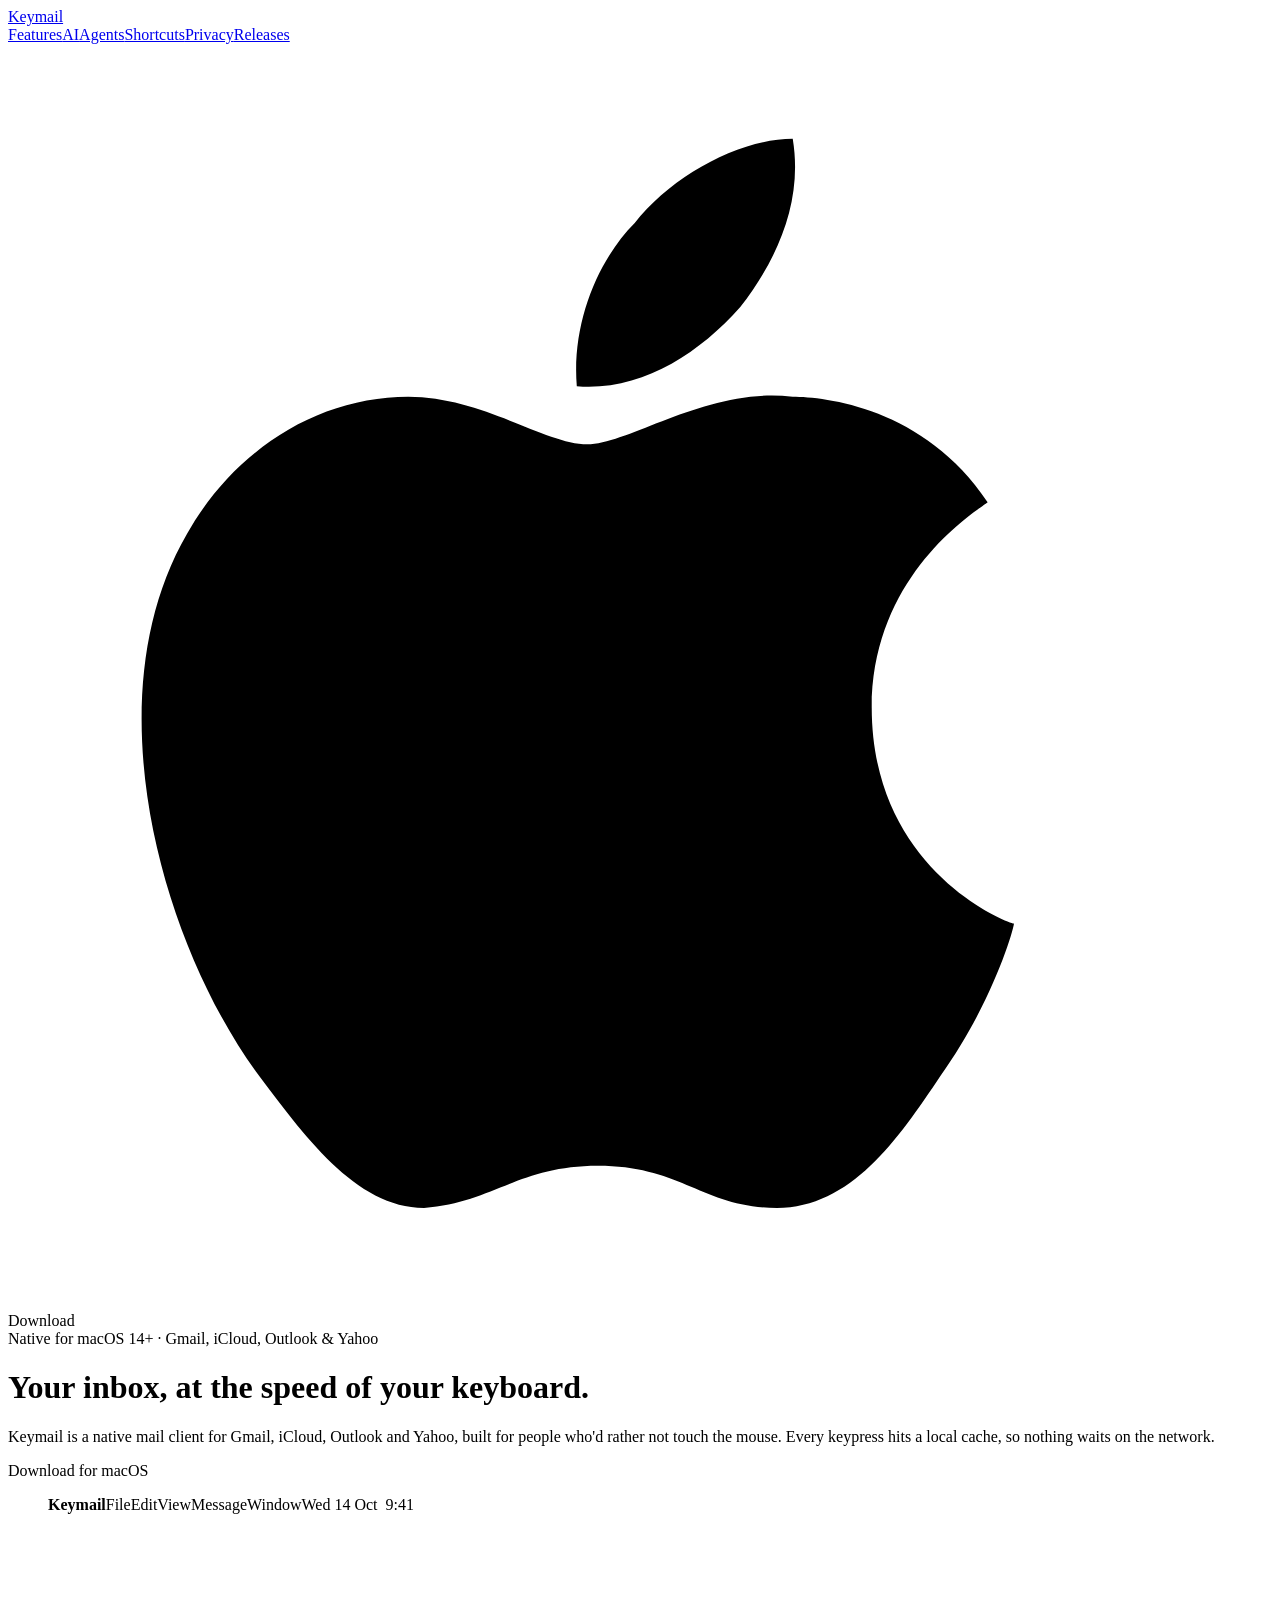
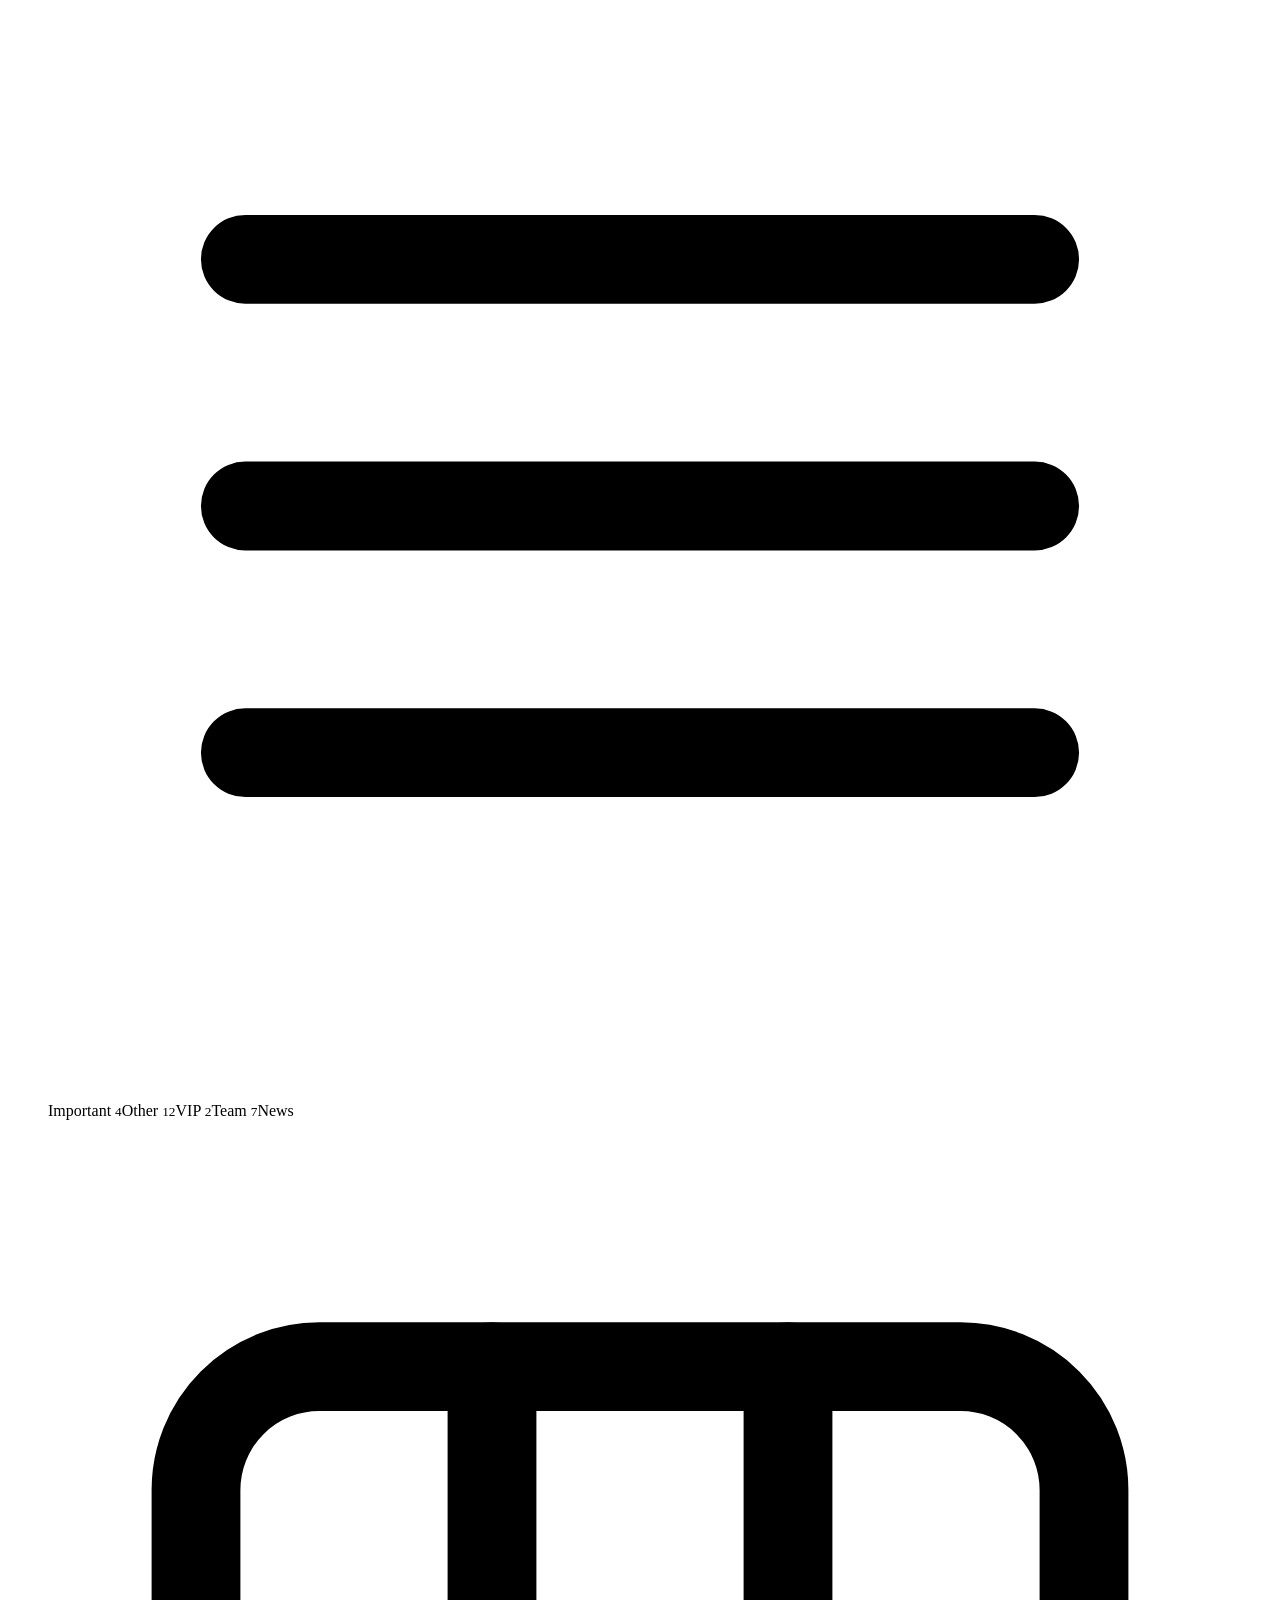
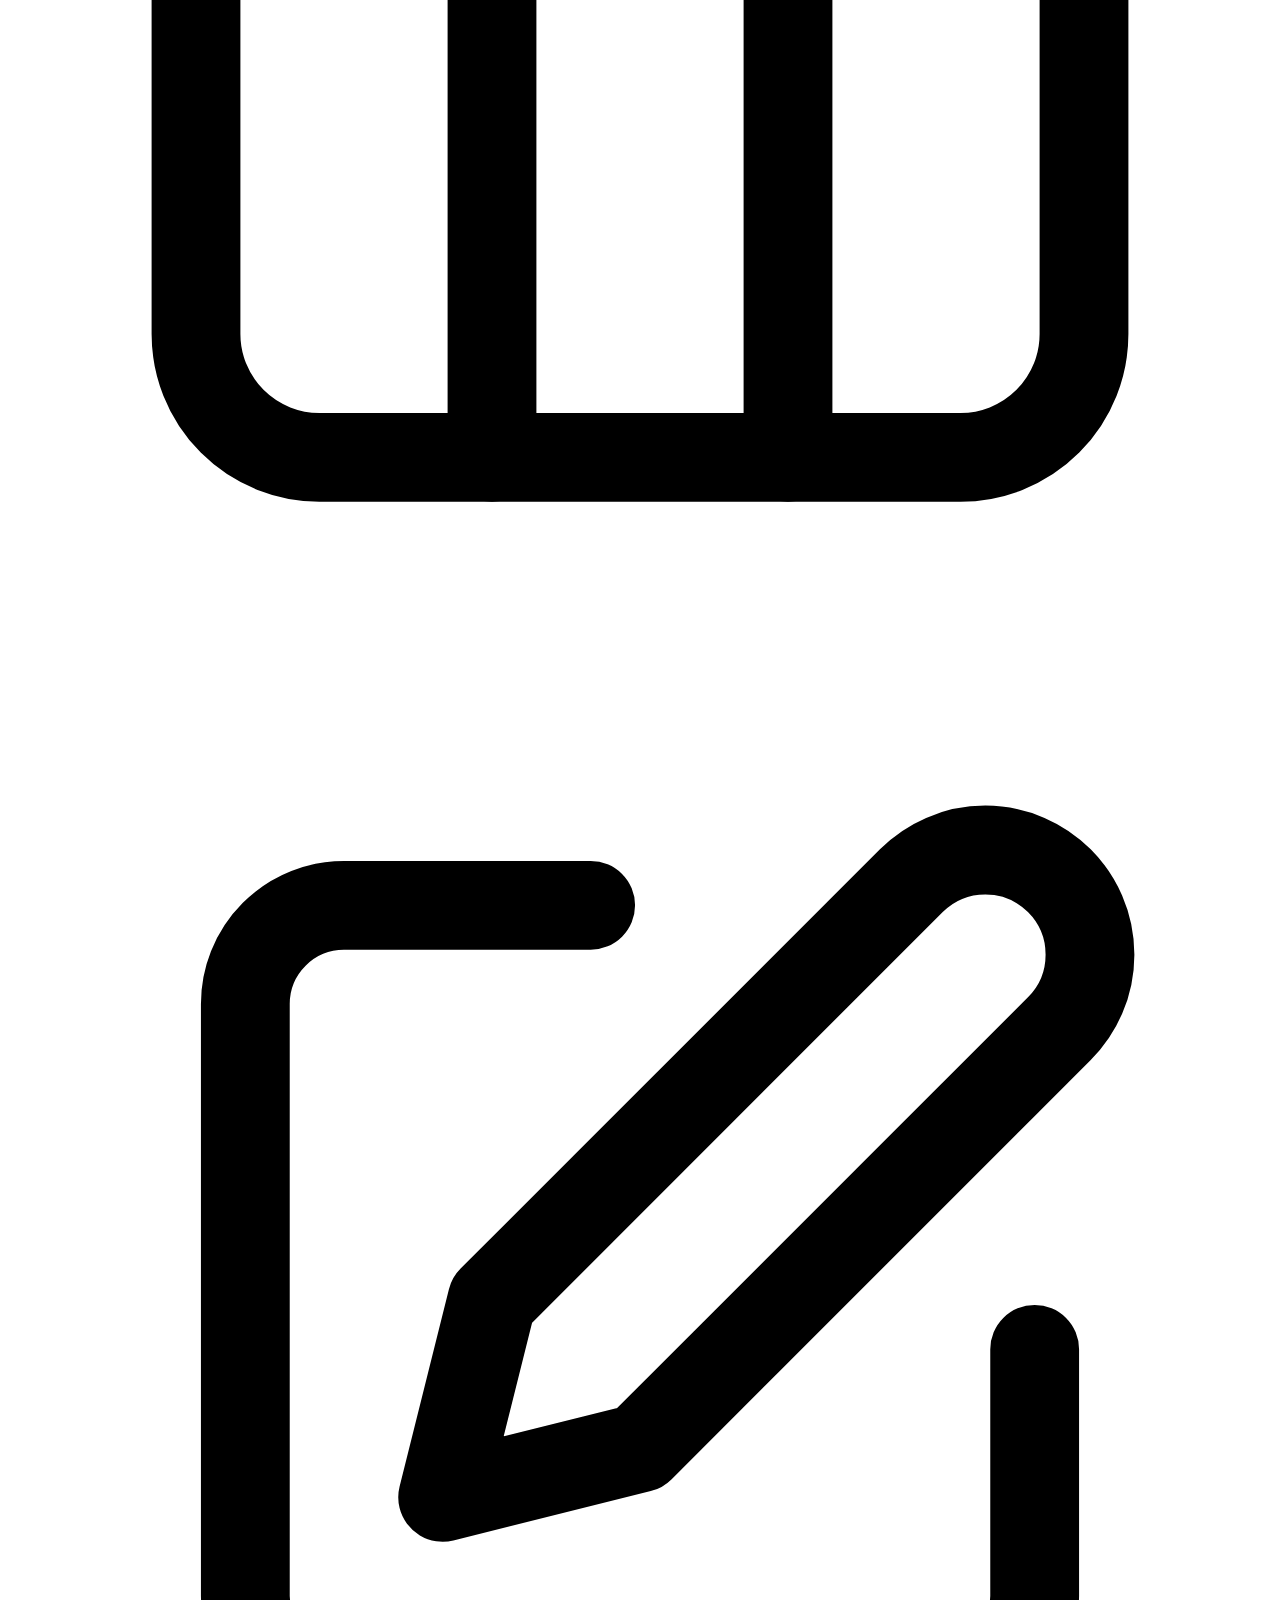
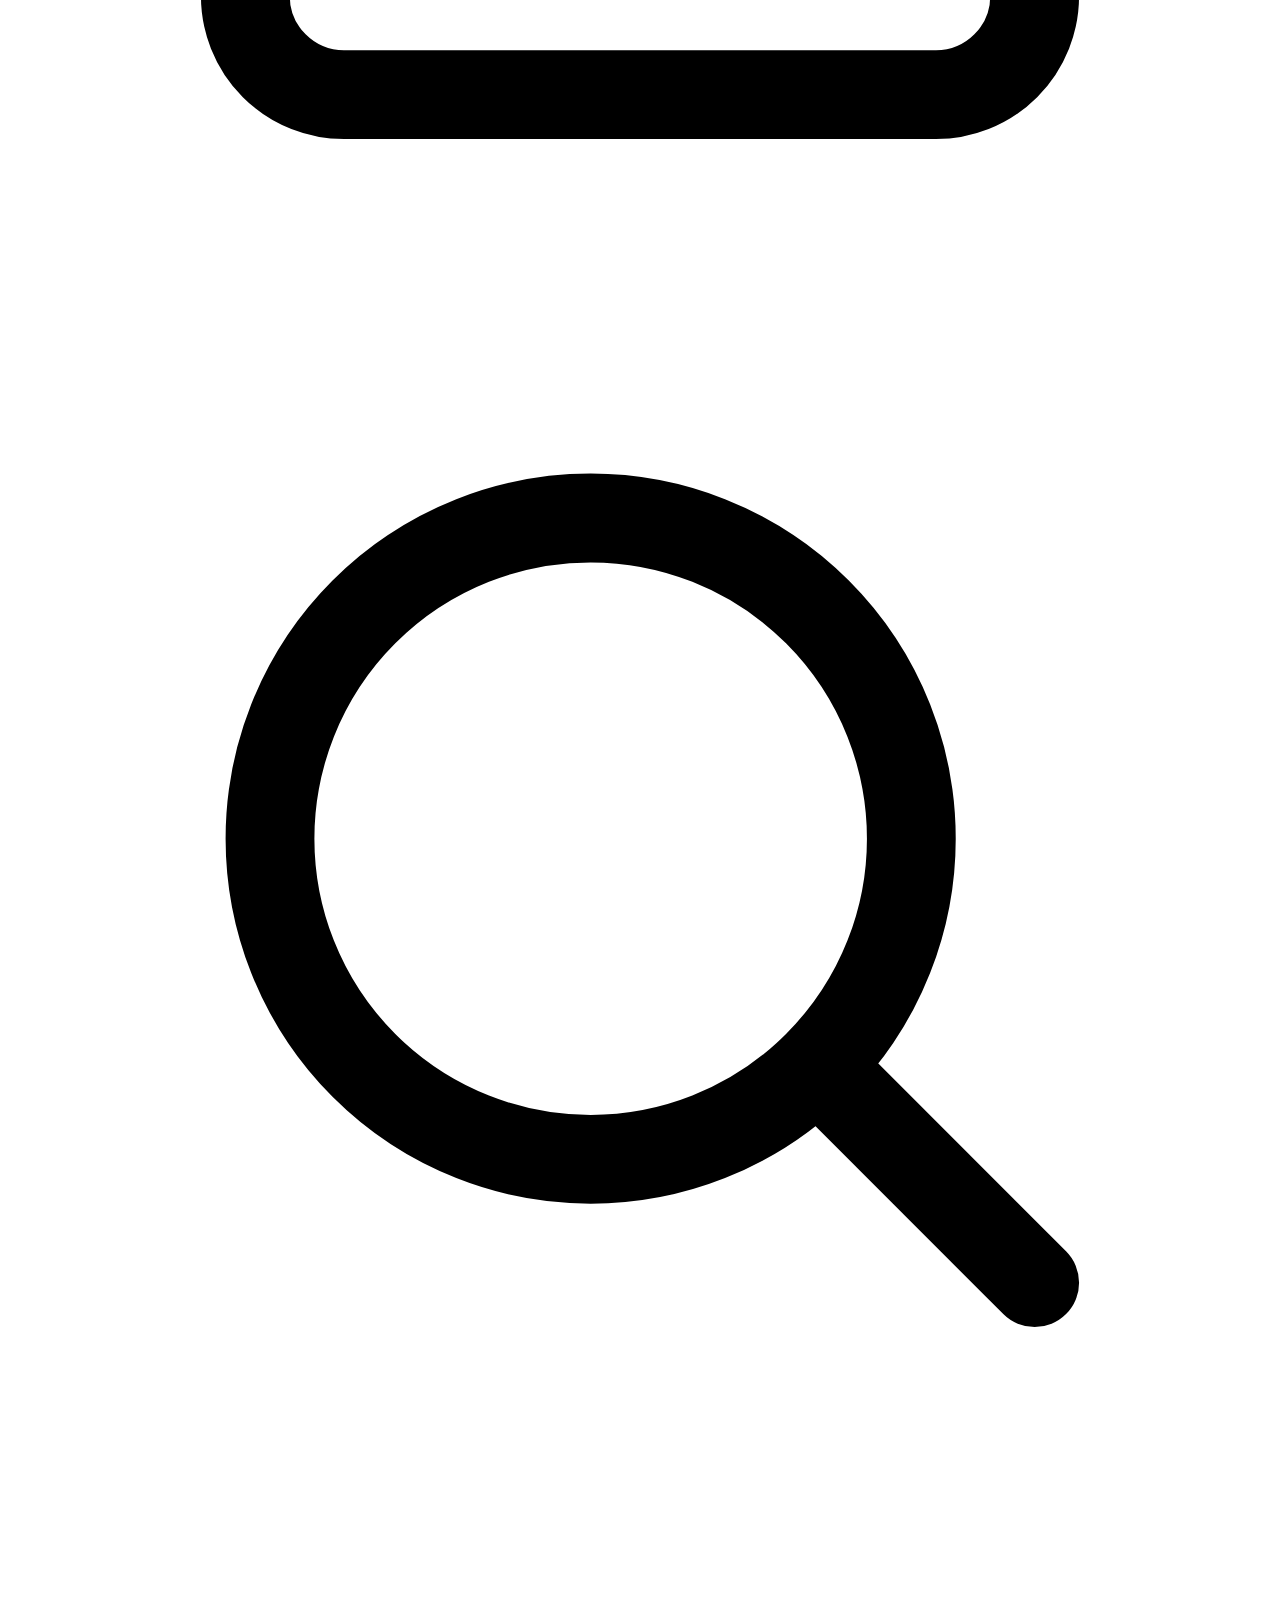
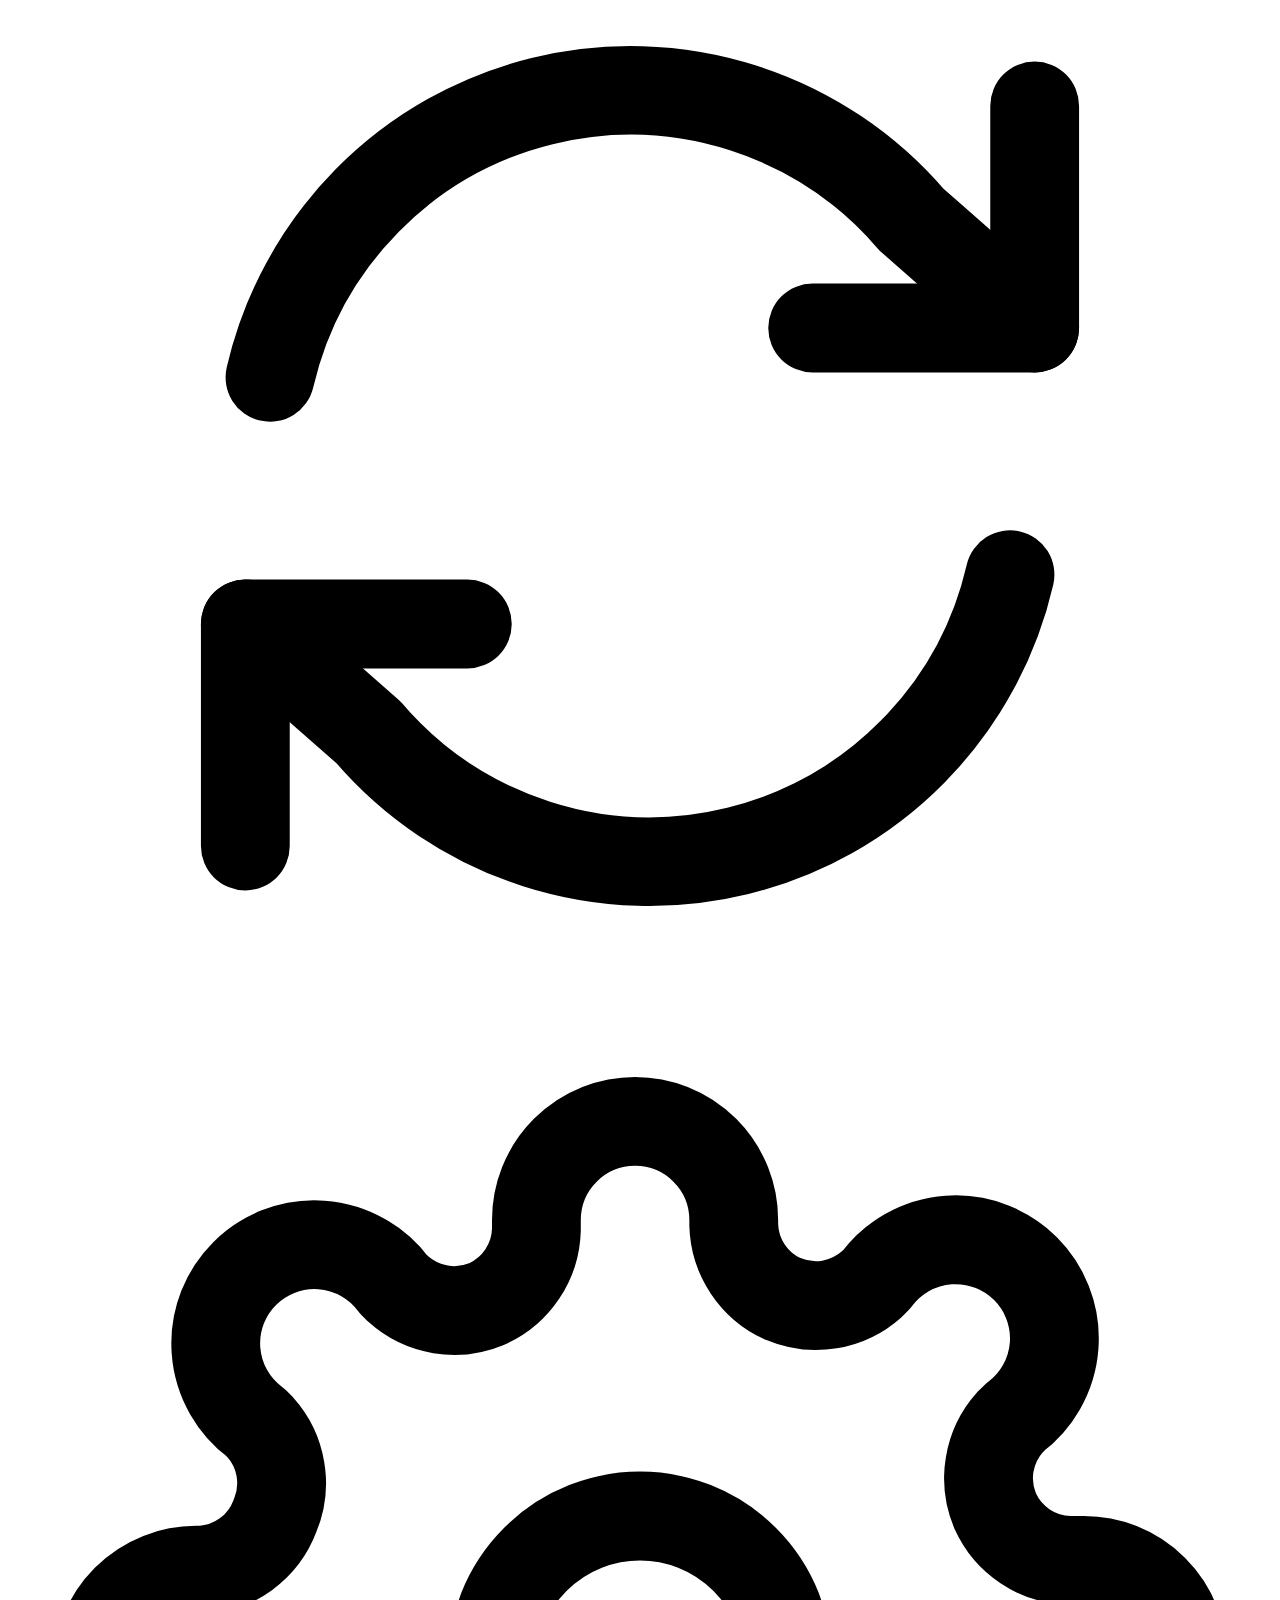
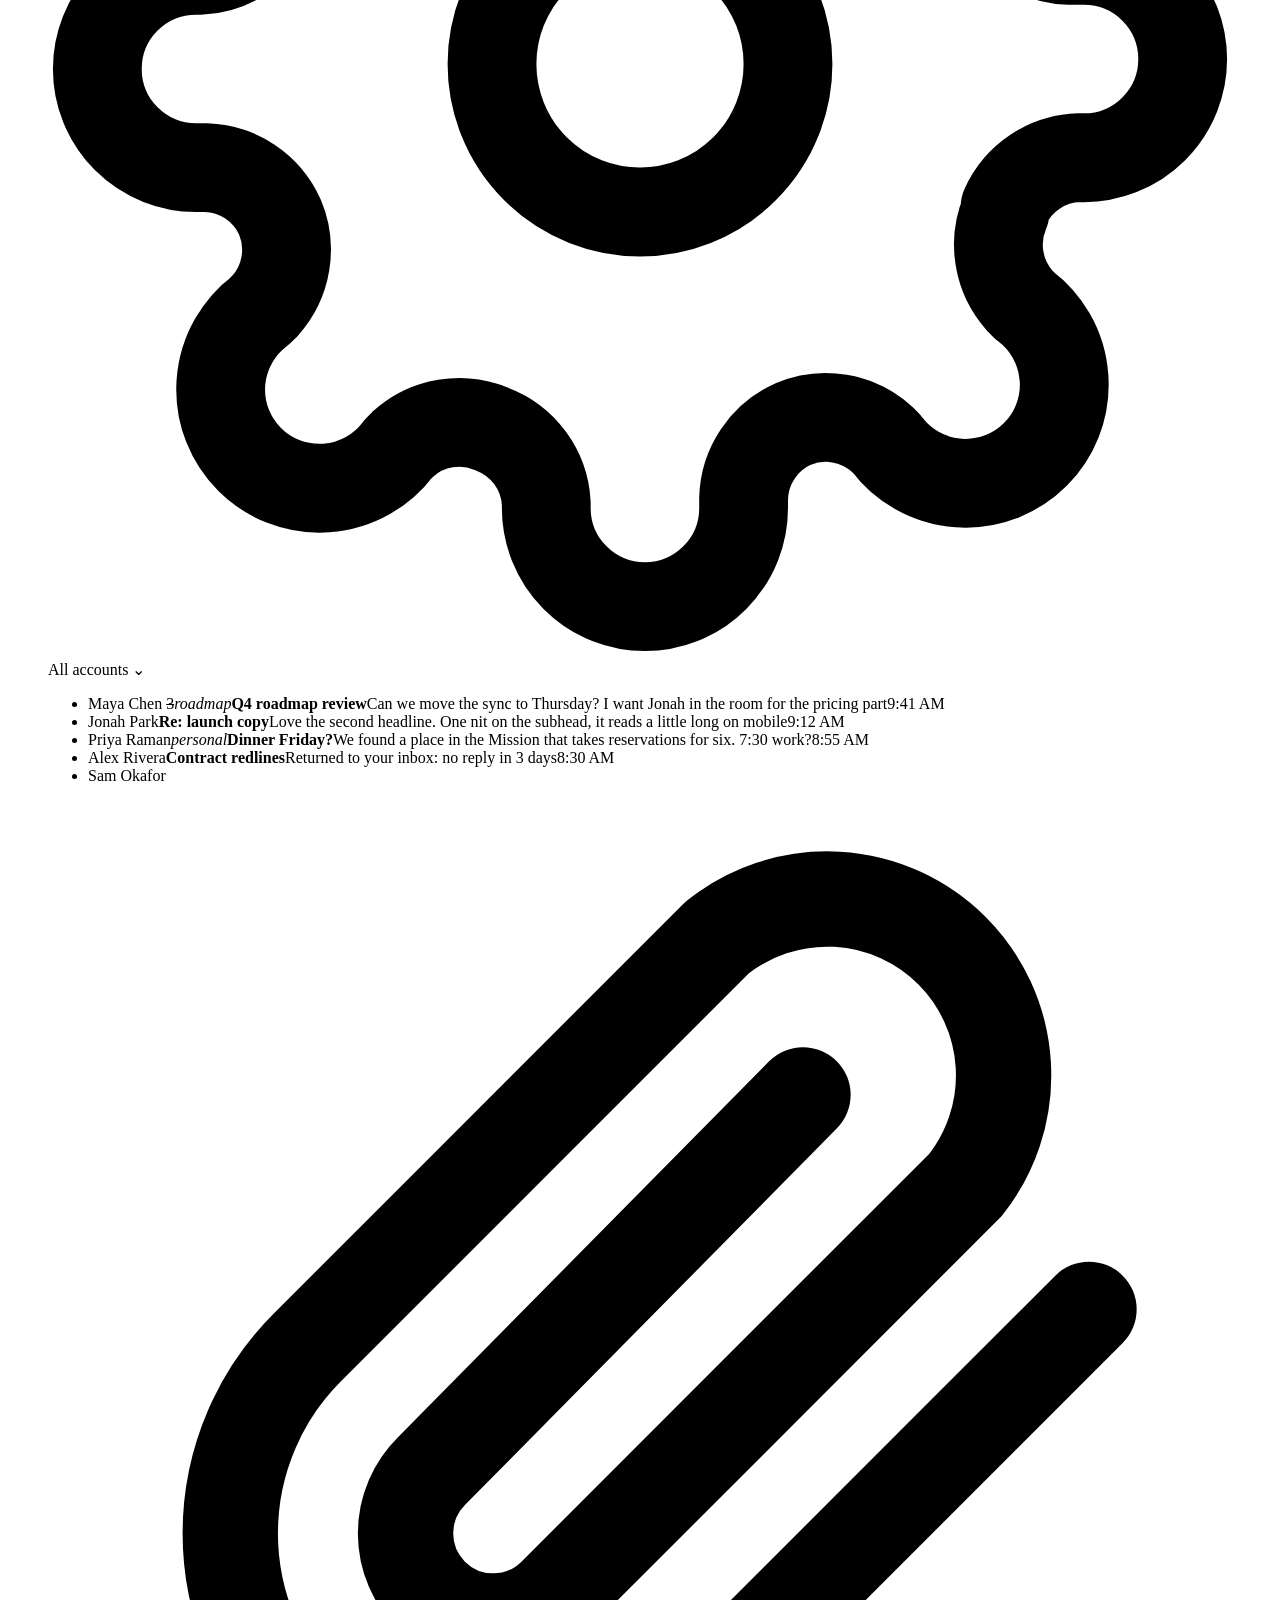
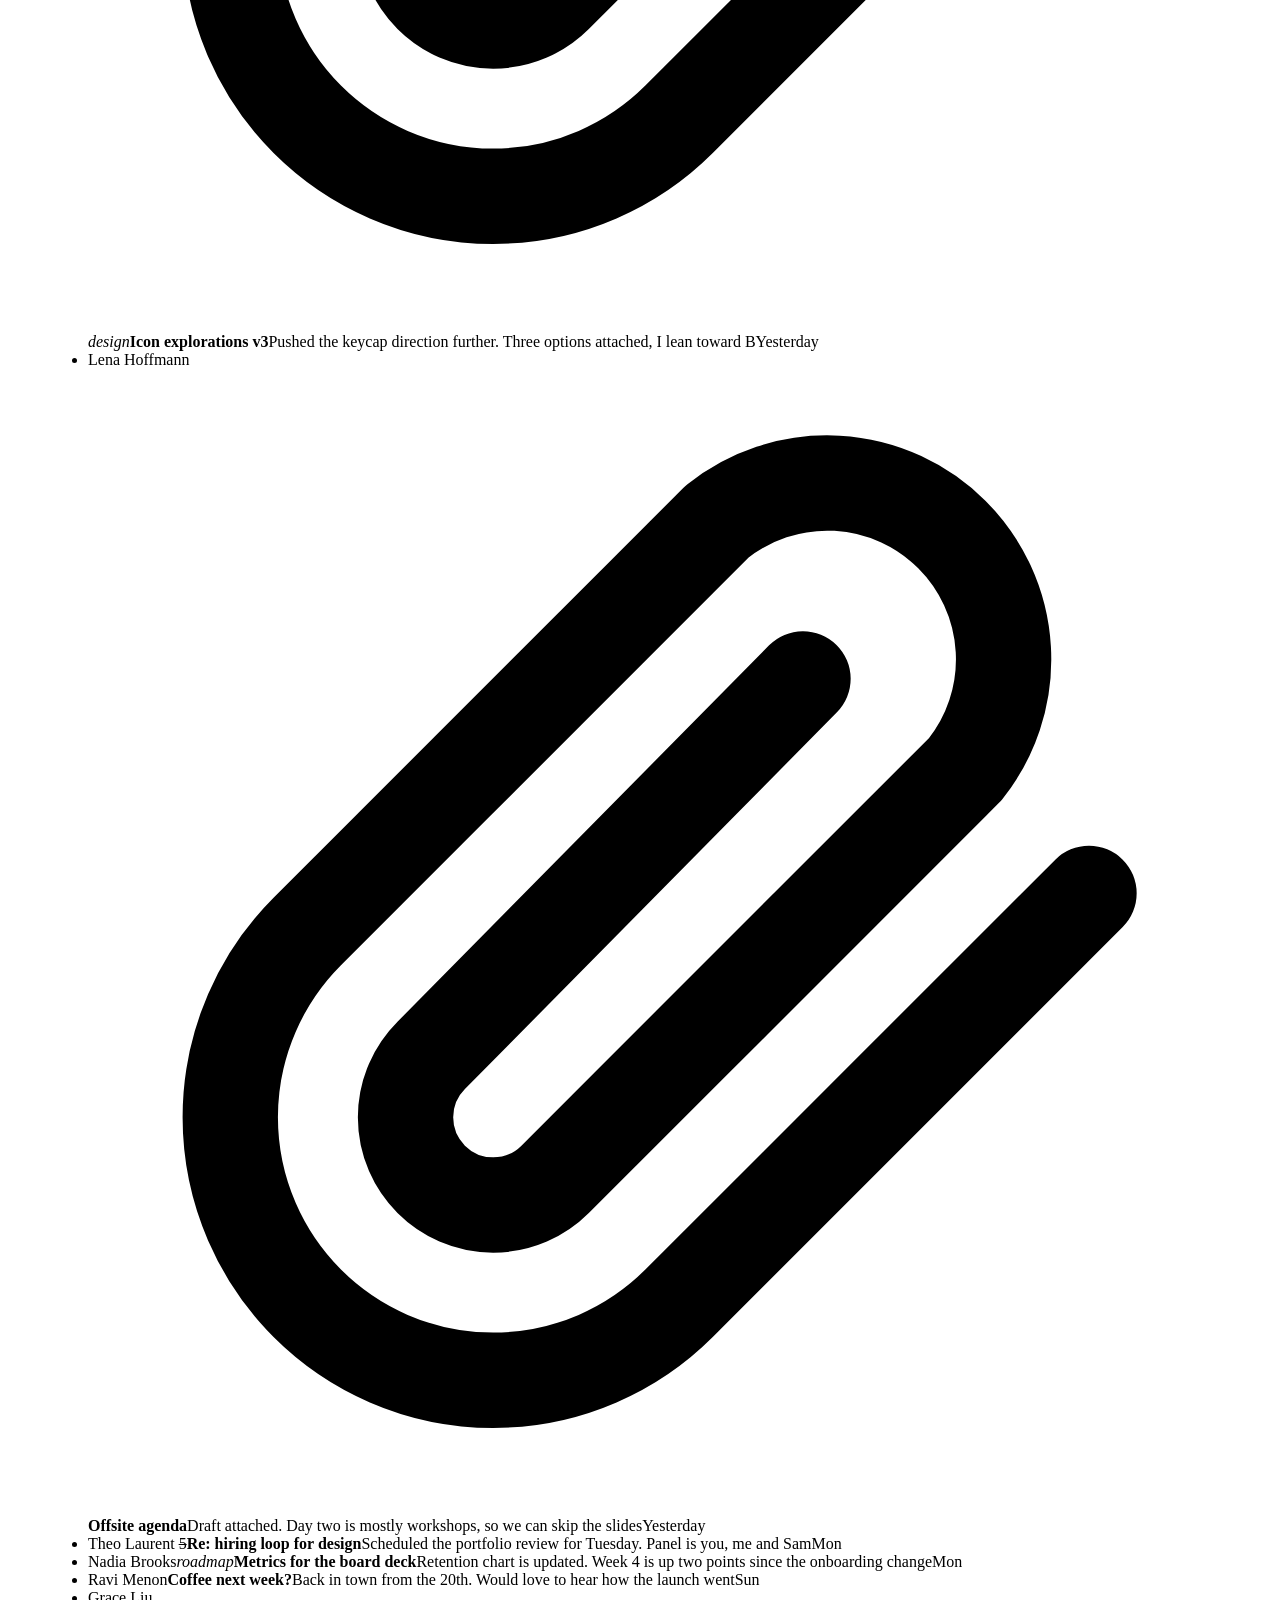
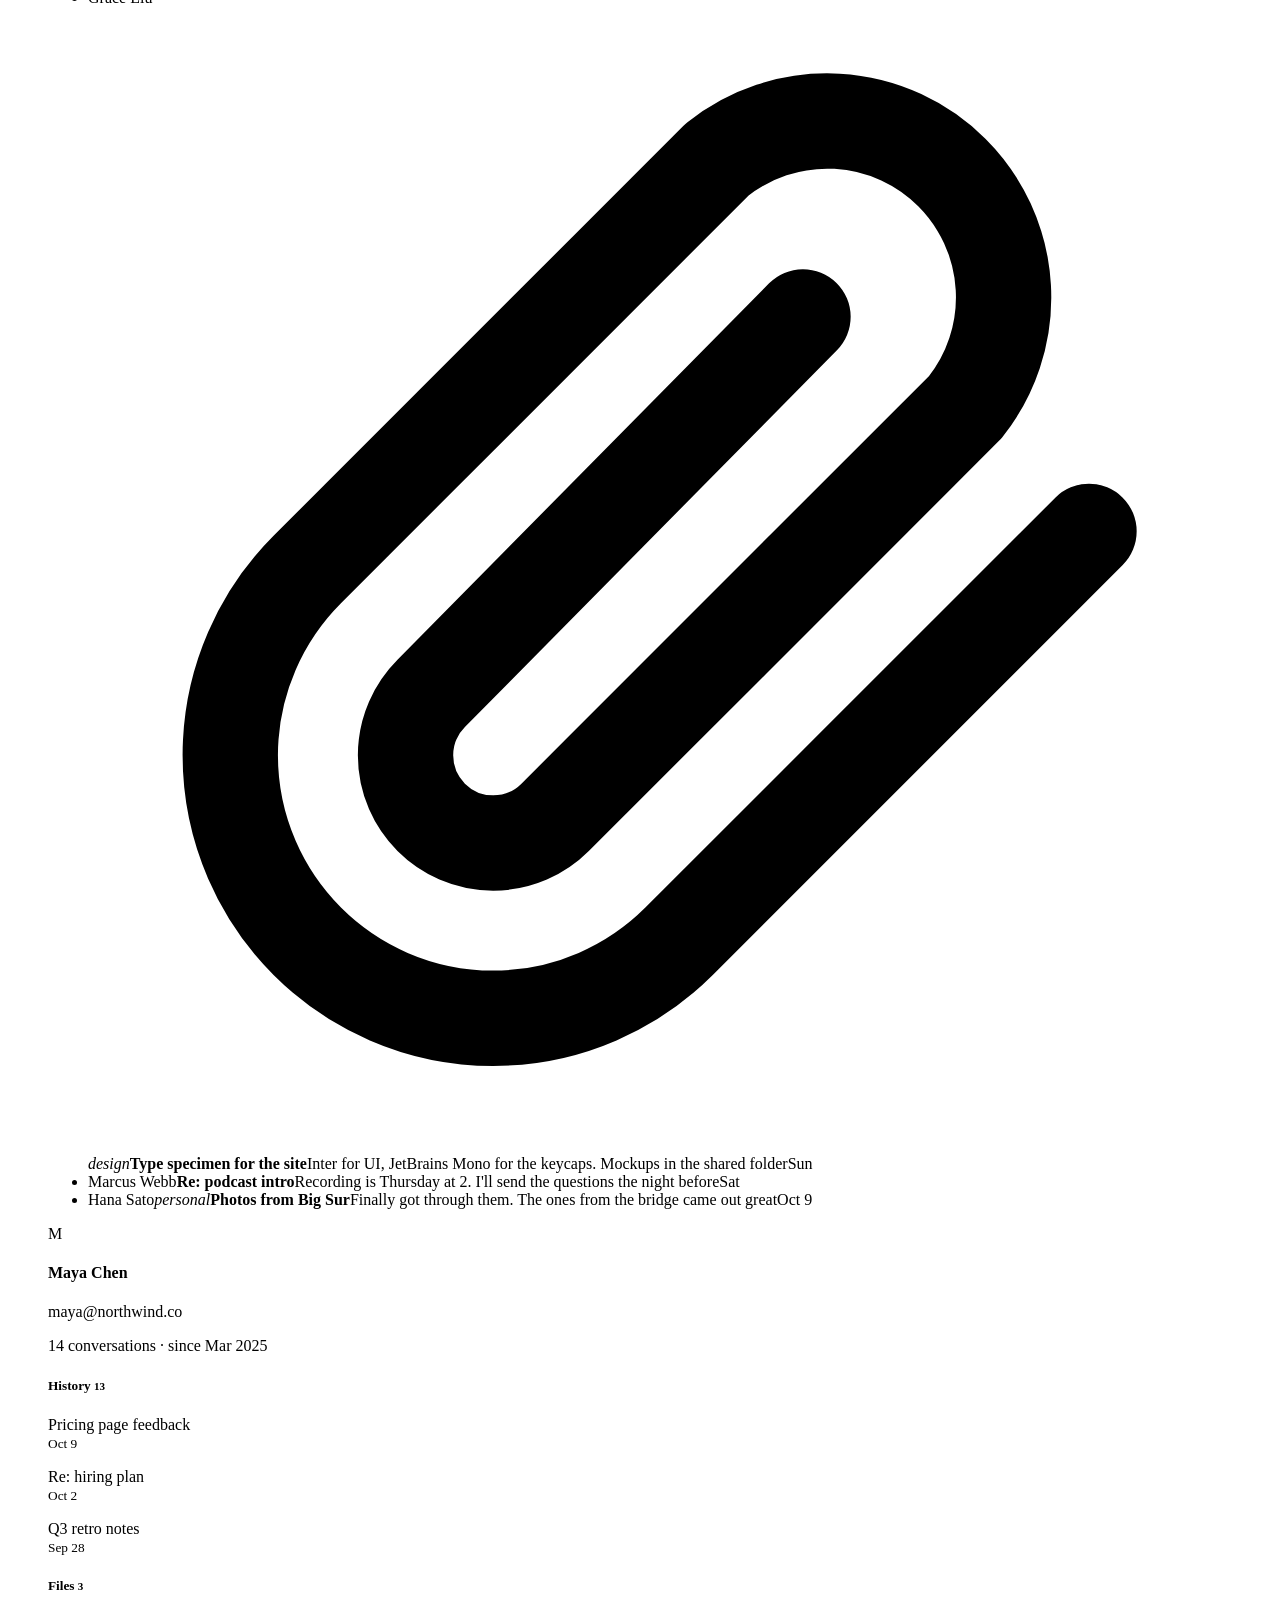
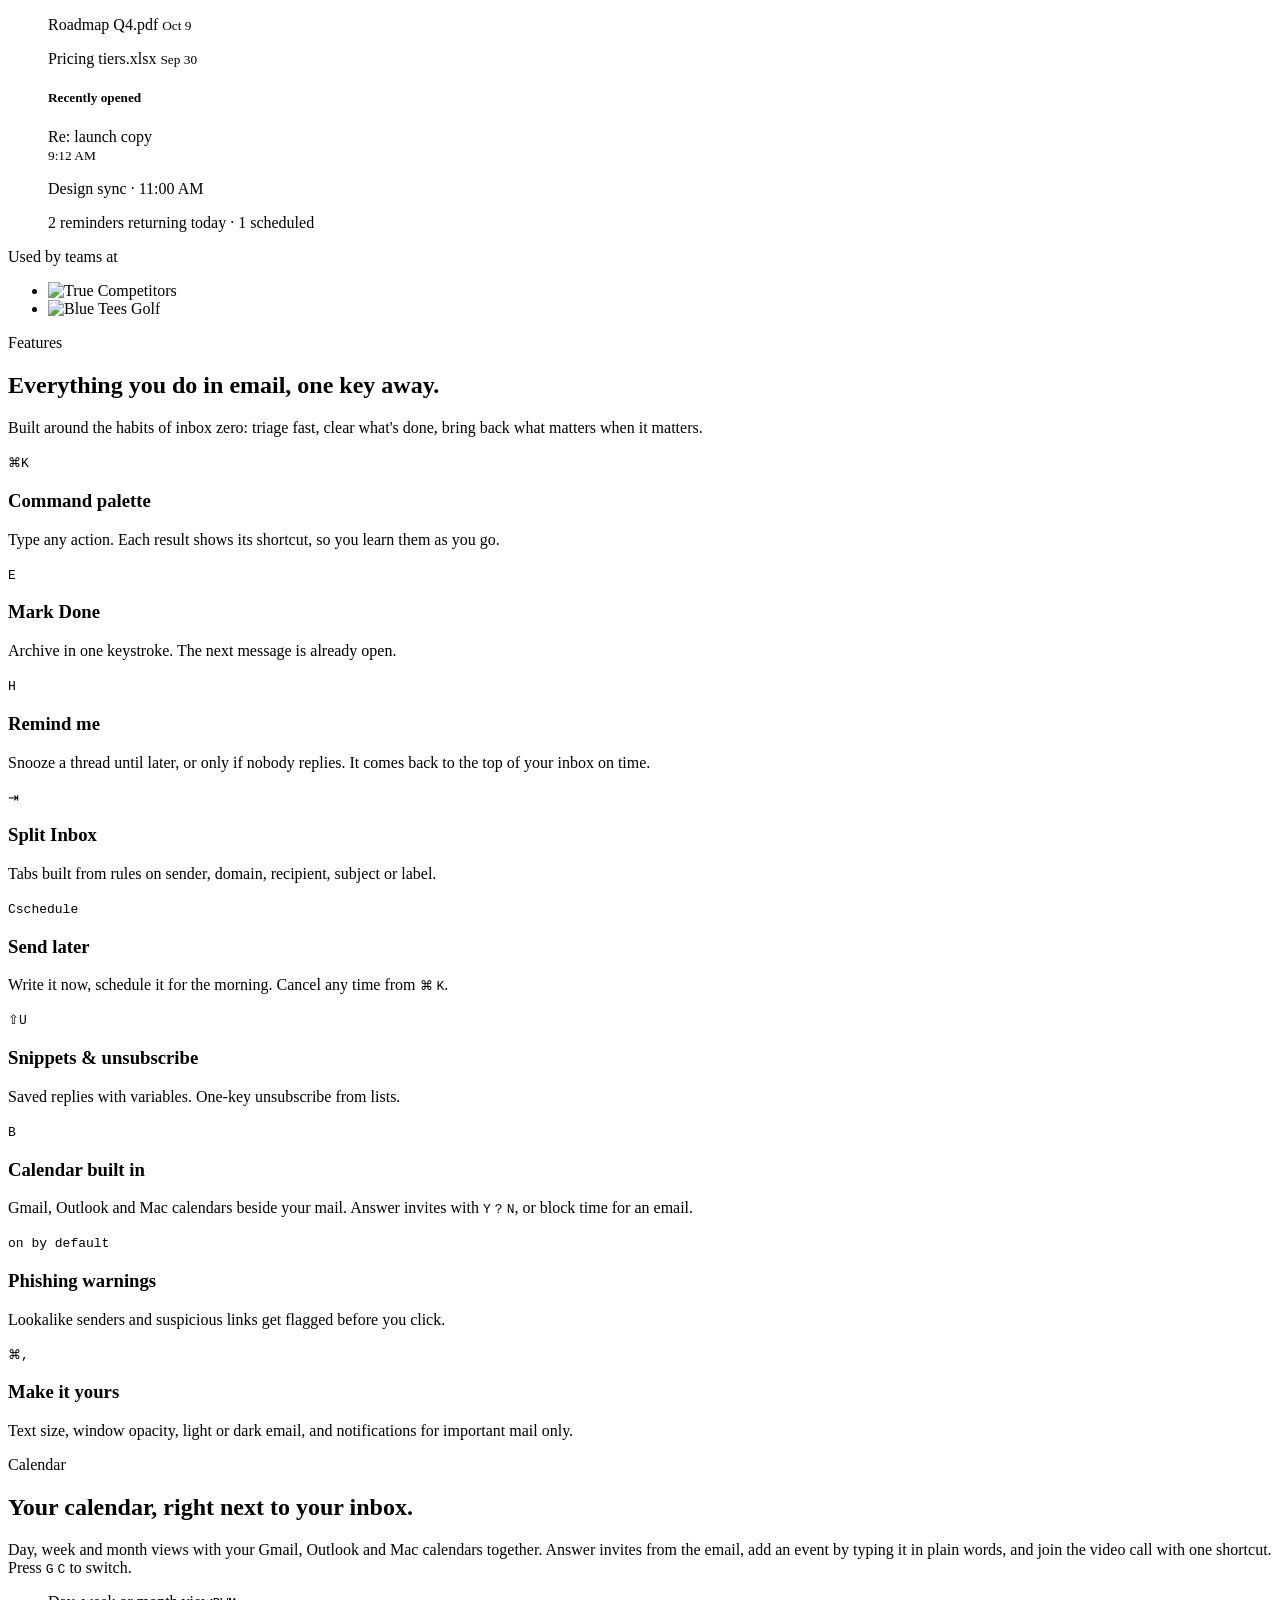
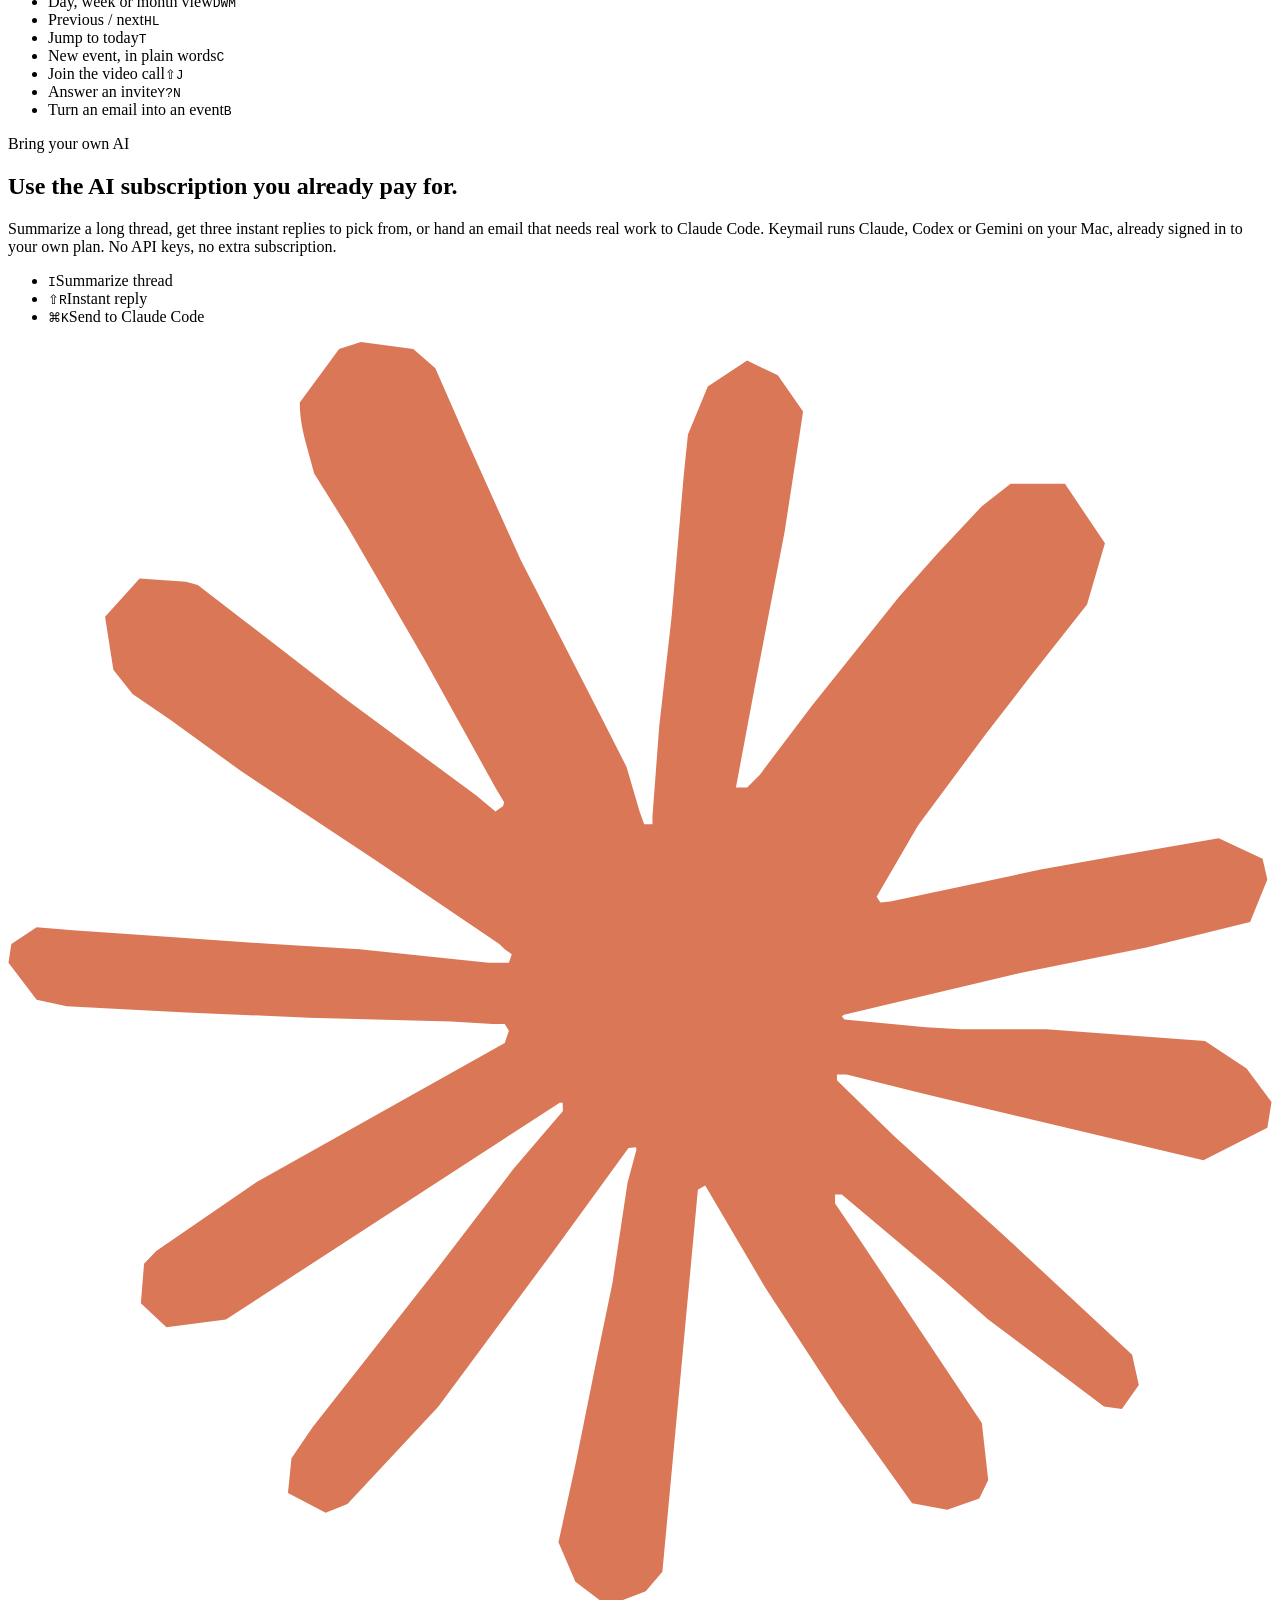
==== commit f256ae03: "Calendar section and privacy policy for the integrated calendar (app 1.0.9) - New Calendar section w" ====
--- a/public/index.html
+++ b/public/index.html
@@ -82,10 +82,29 @@
       <div class="card"><div class="keys"><kbd>⇥</kbd></div><h3>Split Inbox</h3><p>Tabs built from rules on sender, domain, recipient, subject or label.</p></div>
       <div class="card"><div class="keys"><kbd>C</kbd><code>schedule</code></div><h3>Send later</h3><p>Write it now, schedule it for the morning. Cancel any time from <kbd>⌘</kbd> <kbd>K</kbd>.</p></div>
       <div class="card"><div class="keys"><kbd>⇧</kbd><kbd>U</kbd></div><h3>Snippets &amp; unsubscribe</h3><p>Saved replies with variables. One-key unsubscribe from lists.</p></div>
-      <div class="card"><div class="keys"><kbd>B</kbd></div><h3>Calendar built in</h3><p>Accept or decline invites without leaving your inbox. Turn an email into an event in one key.</p></div>
+      <div class="card"><div class="keys"><kbd>B</kbd></div><h3>Calendar built in</h3><p>Gmail, Outlook and Mac calendars beside your mail. Answer invites with <kbd>Y</kbd> <kbd>?</kbd> <kbd>N</kbd>, or block time for an email.</p></div>
       <div class="card"><div class="keys"><code>on by default</code></div><h3>Phishing warnings</h3><p>Lookalike senders and suspicious links get flagged before you click.</p></div>
       <div class="card"><div class="keys"><kbd>⌘</kbd><kbd>,</kbd></div><h3>Make it yours</h3><p>Text size, window opacity, light or dark email, and notifications for important mail only.</p></div>
     </div>
+  </div>
+</section>
+
+<section id="calendar">
+  <div class="wrap shortcuts">
+    <div>
+      <p class="label">Calendar</p>
+      <h2>Your calendar, right next to your inbox.</h2>
+      <p class="intro">Day, week and month views with your Gmail, Outlook and Mac calendars together. Answer invites from the email, add an event by typing it in plain words, and join the video call with one shortcut. Press <kbd>G</kbd> <kbd>C</kbd> to switch.</p>
+    </div>
+    <ul class="keylist">
+      <li>Day, week or month view<span><kbd>D</kbd><kbd>W</kbd><kbd>M</kbd></span></li>
+      <li>Previous / next<span><kbd>H</kbd><kbd>L</kbd></span></li>
+      <li>Jump to today<span><kbd>T</kbd></span></li>
+      <li>New event, in plain words<span><kbd>C</kbd></span></li>
+      <li>Join the video call<span><kbd>⇧</kbd><kbd>J</kbd></span></li>
+      <li>Answer an invite<span><kbd>Y</kbd><kbd>?</kbd><kbd>N</kbd></span></li>
+      <li>Turn an email into an event<span><kbd>B</kbd></span></li>
+    </ul>
   </div>
 </section>
 
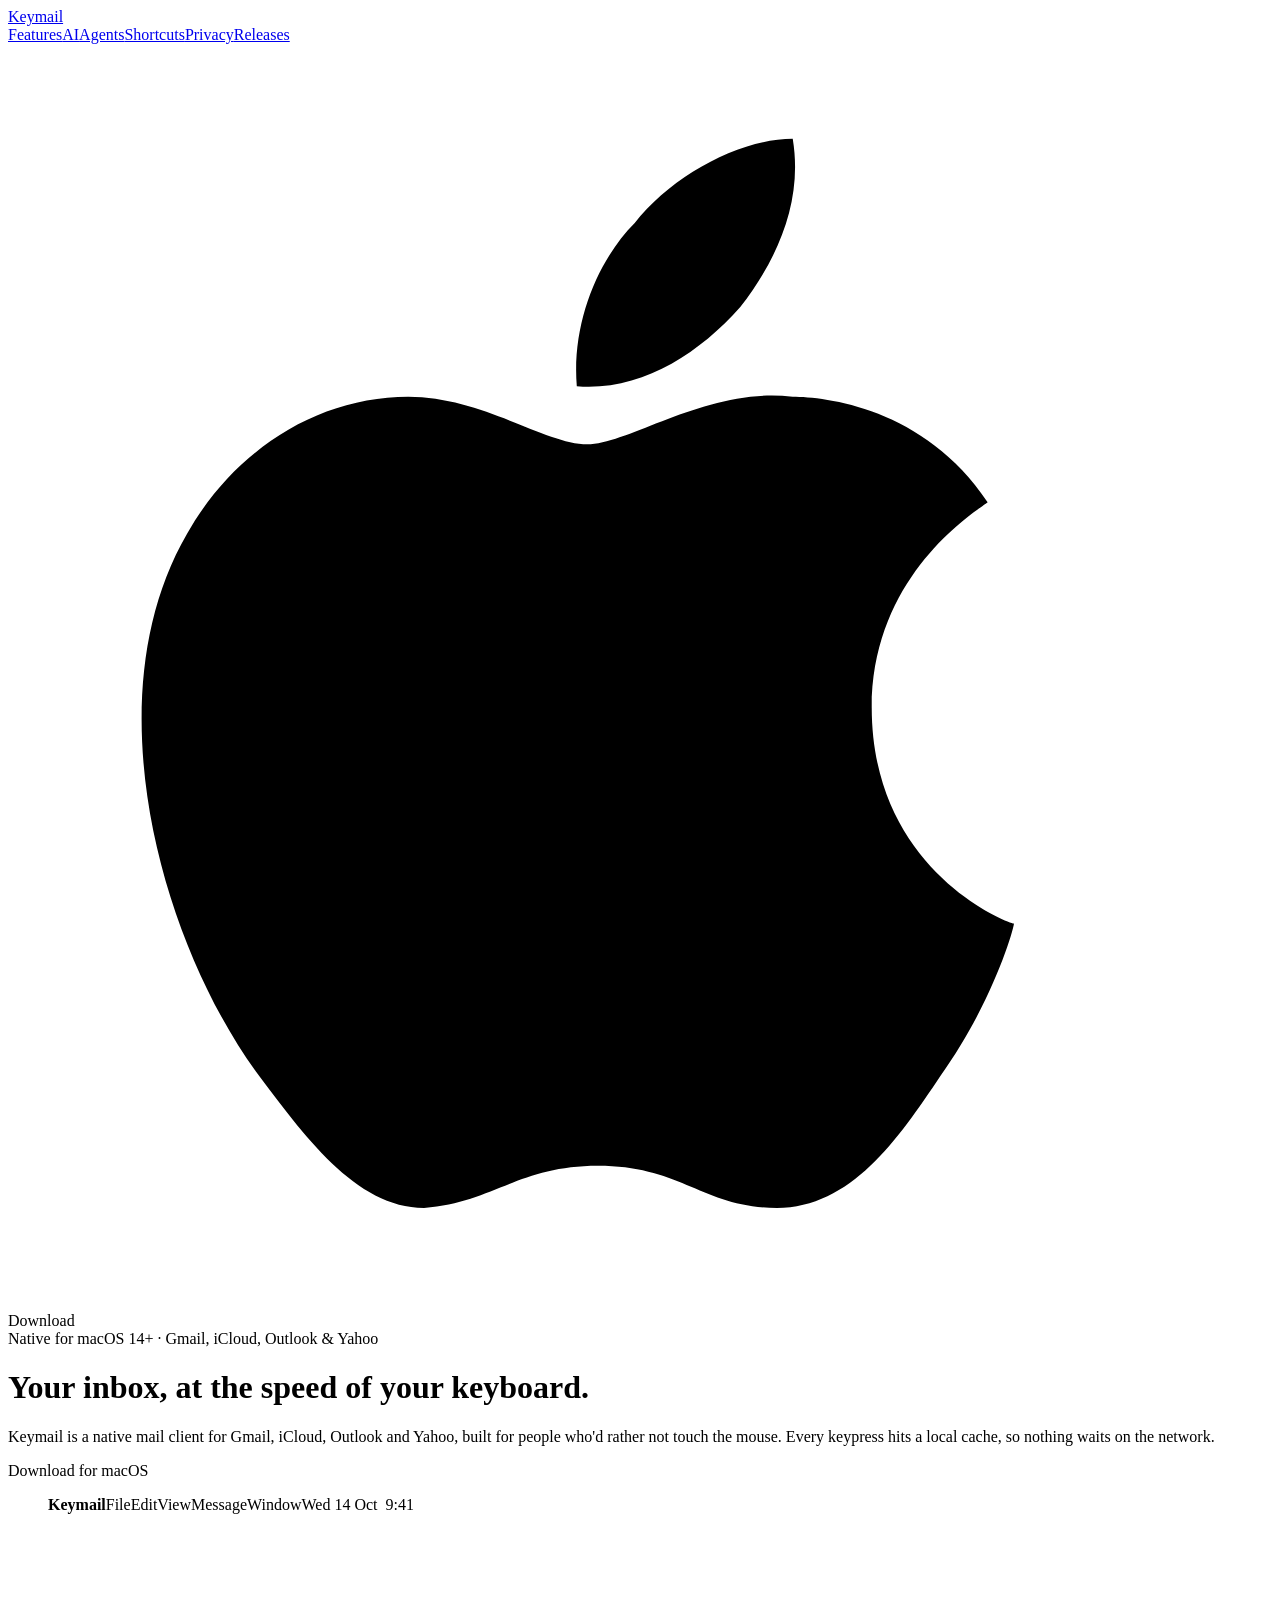
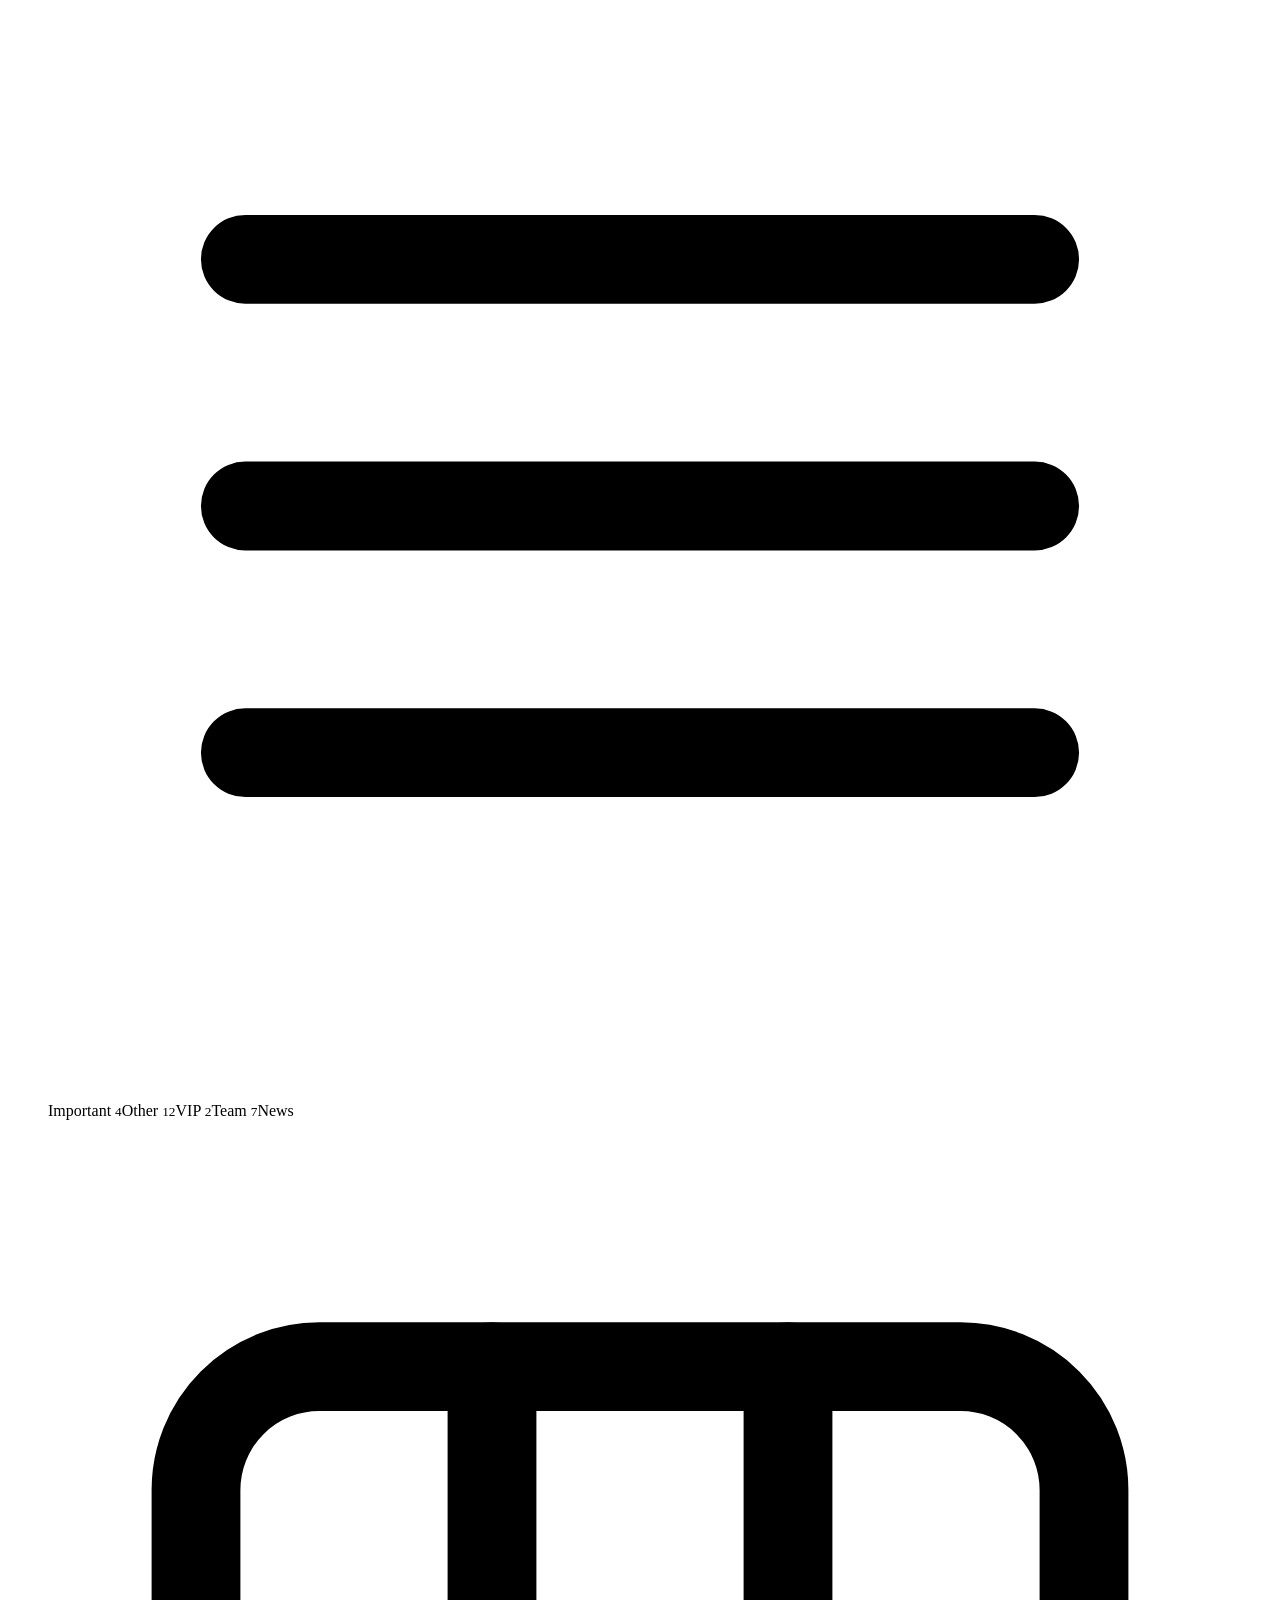
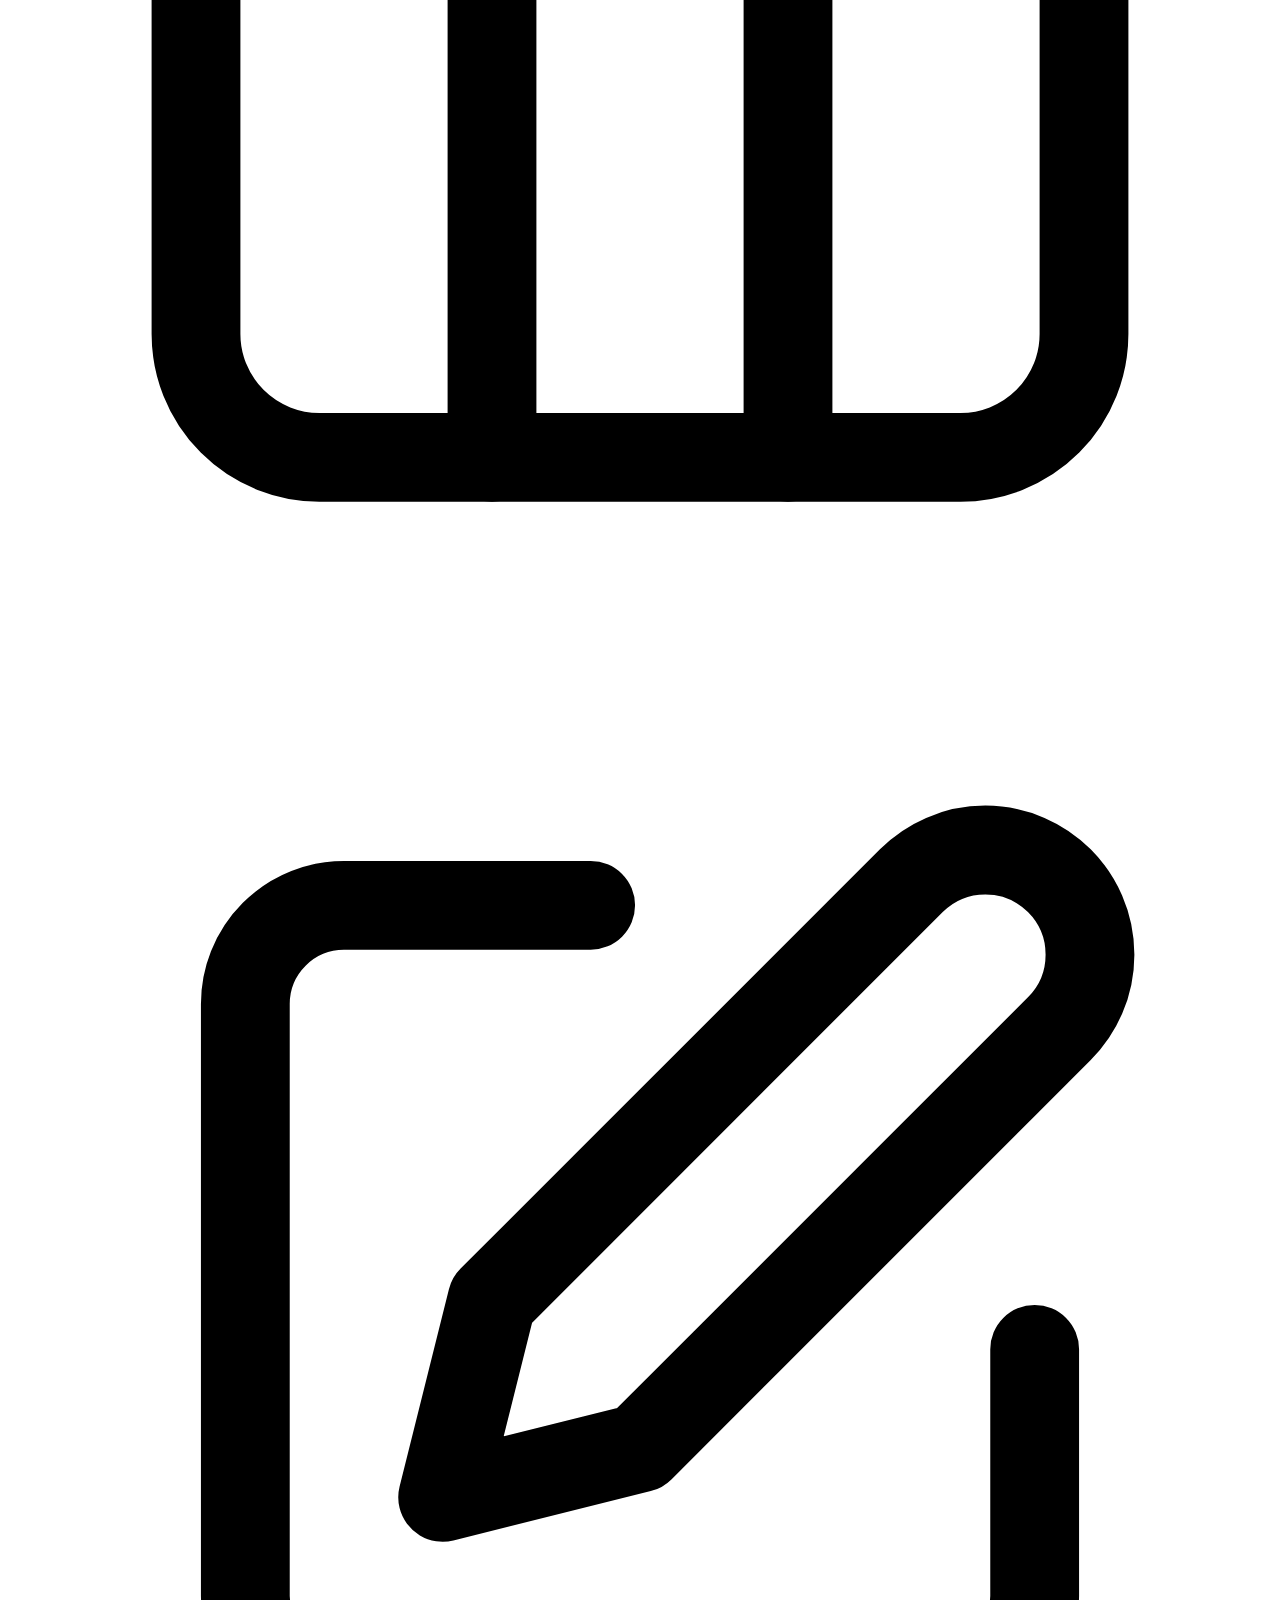
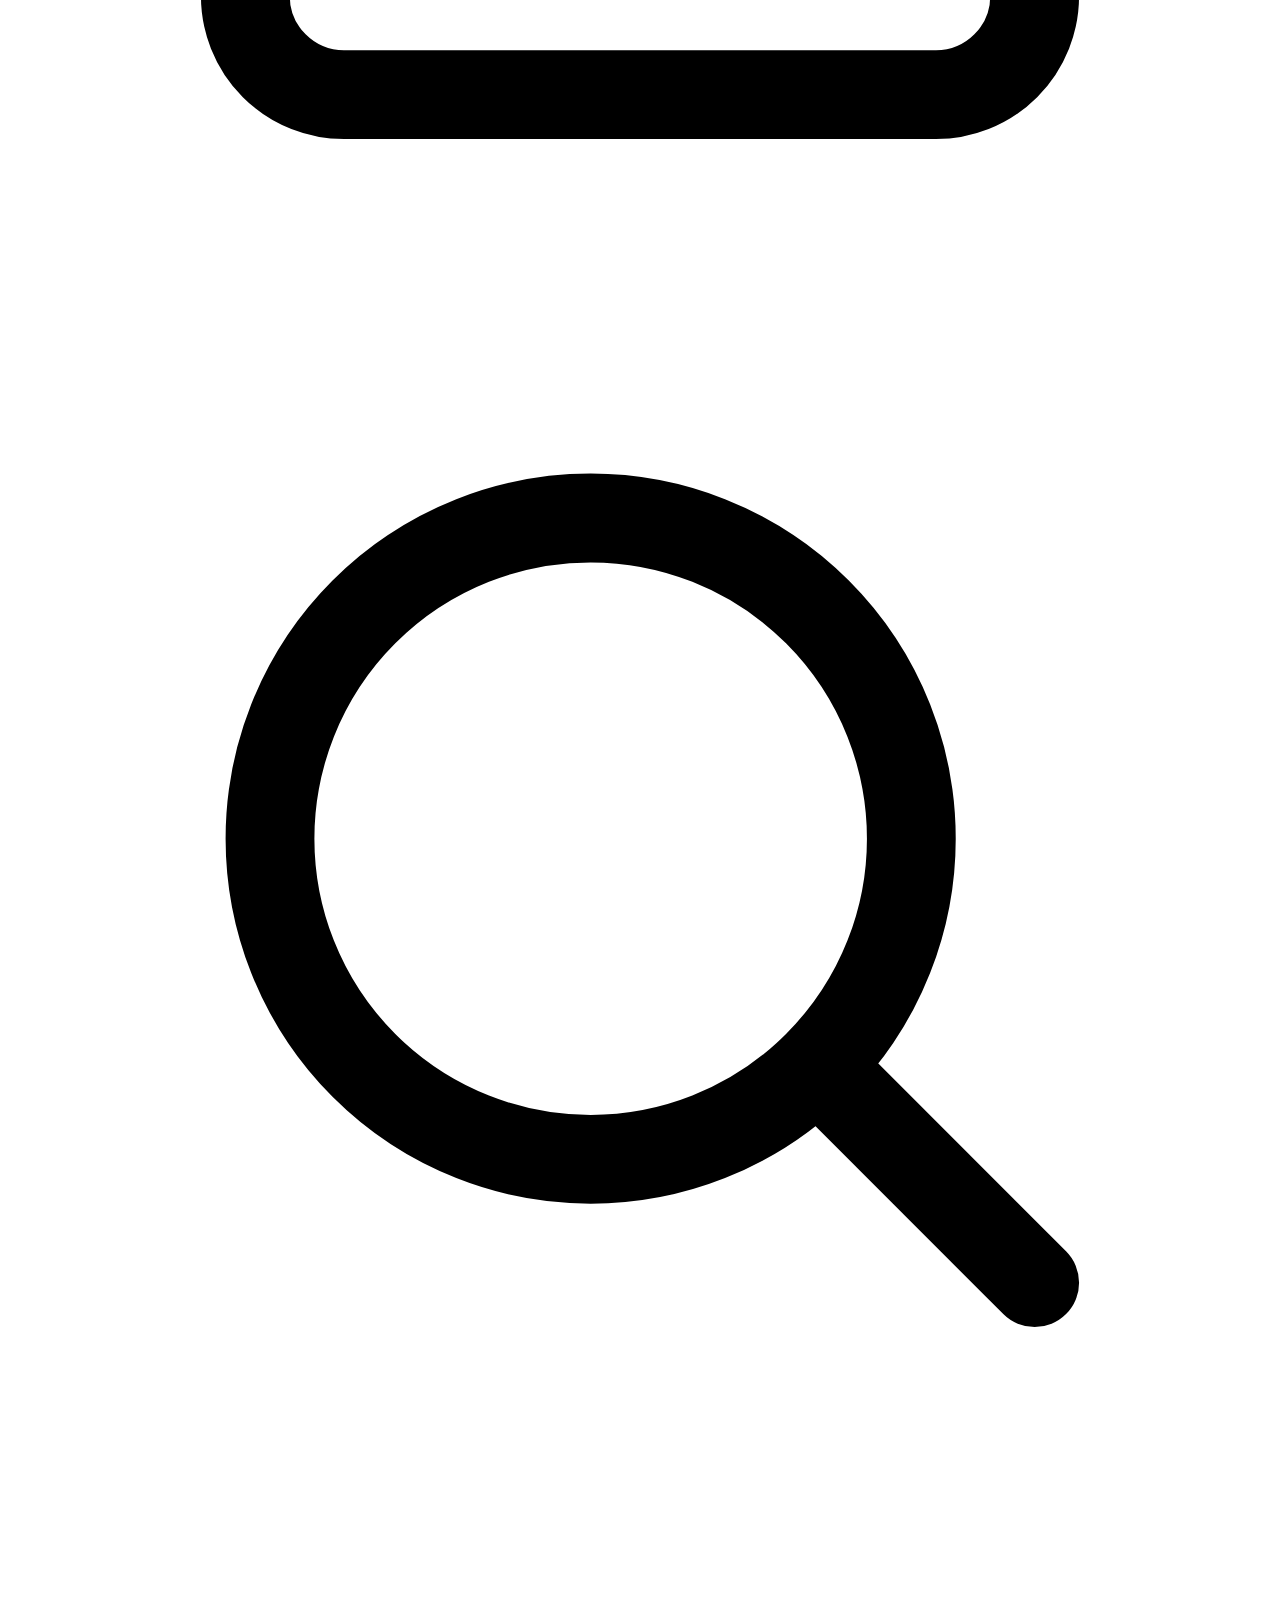
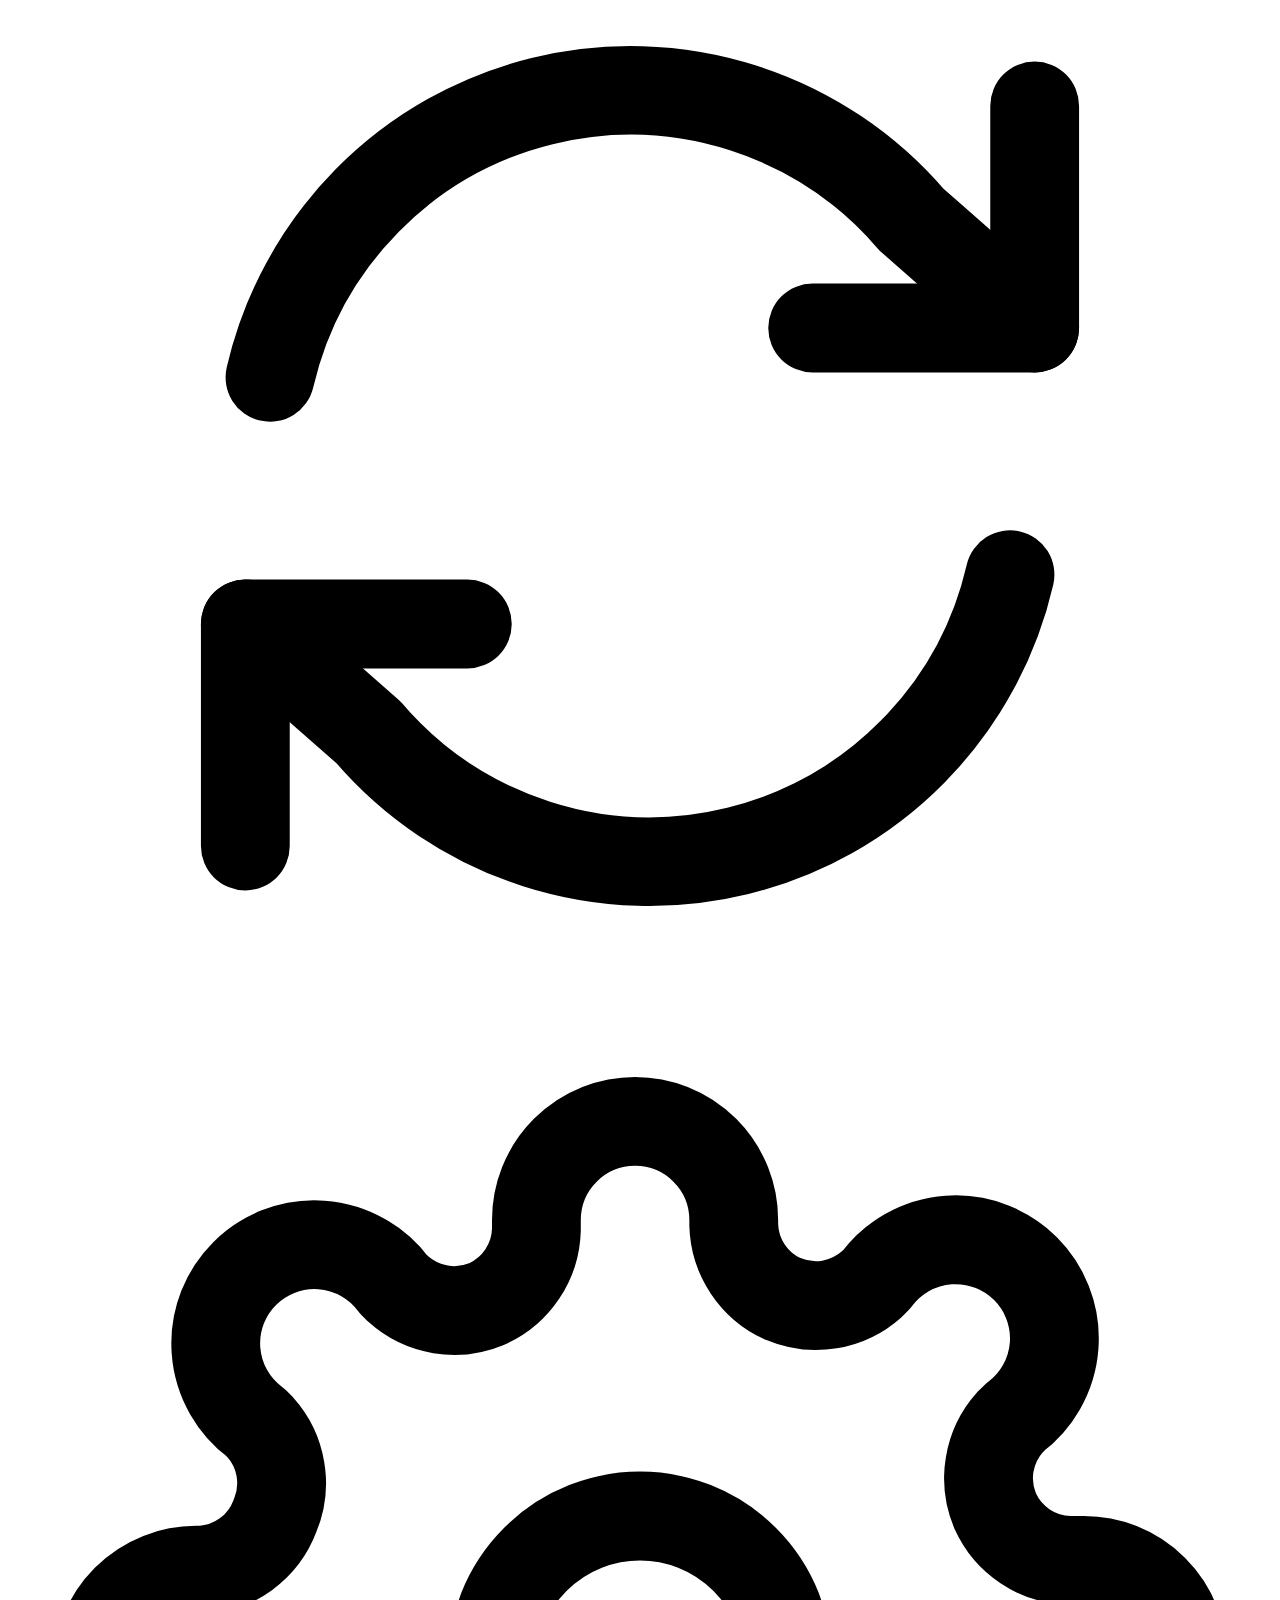
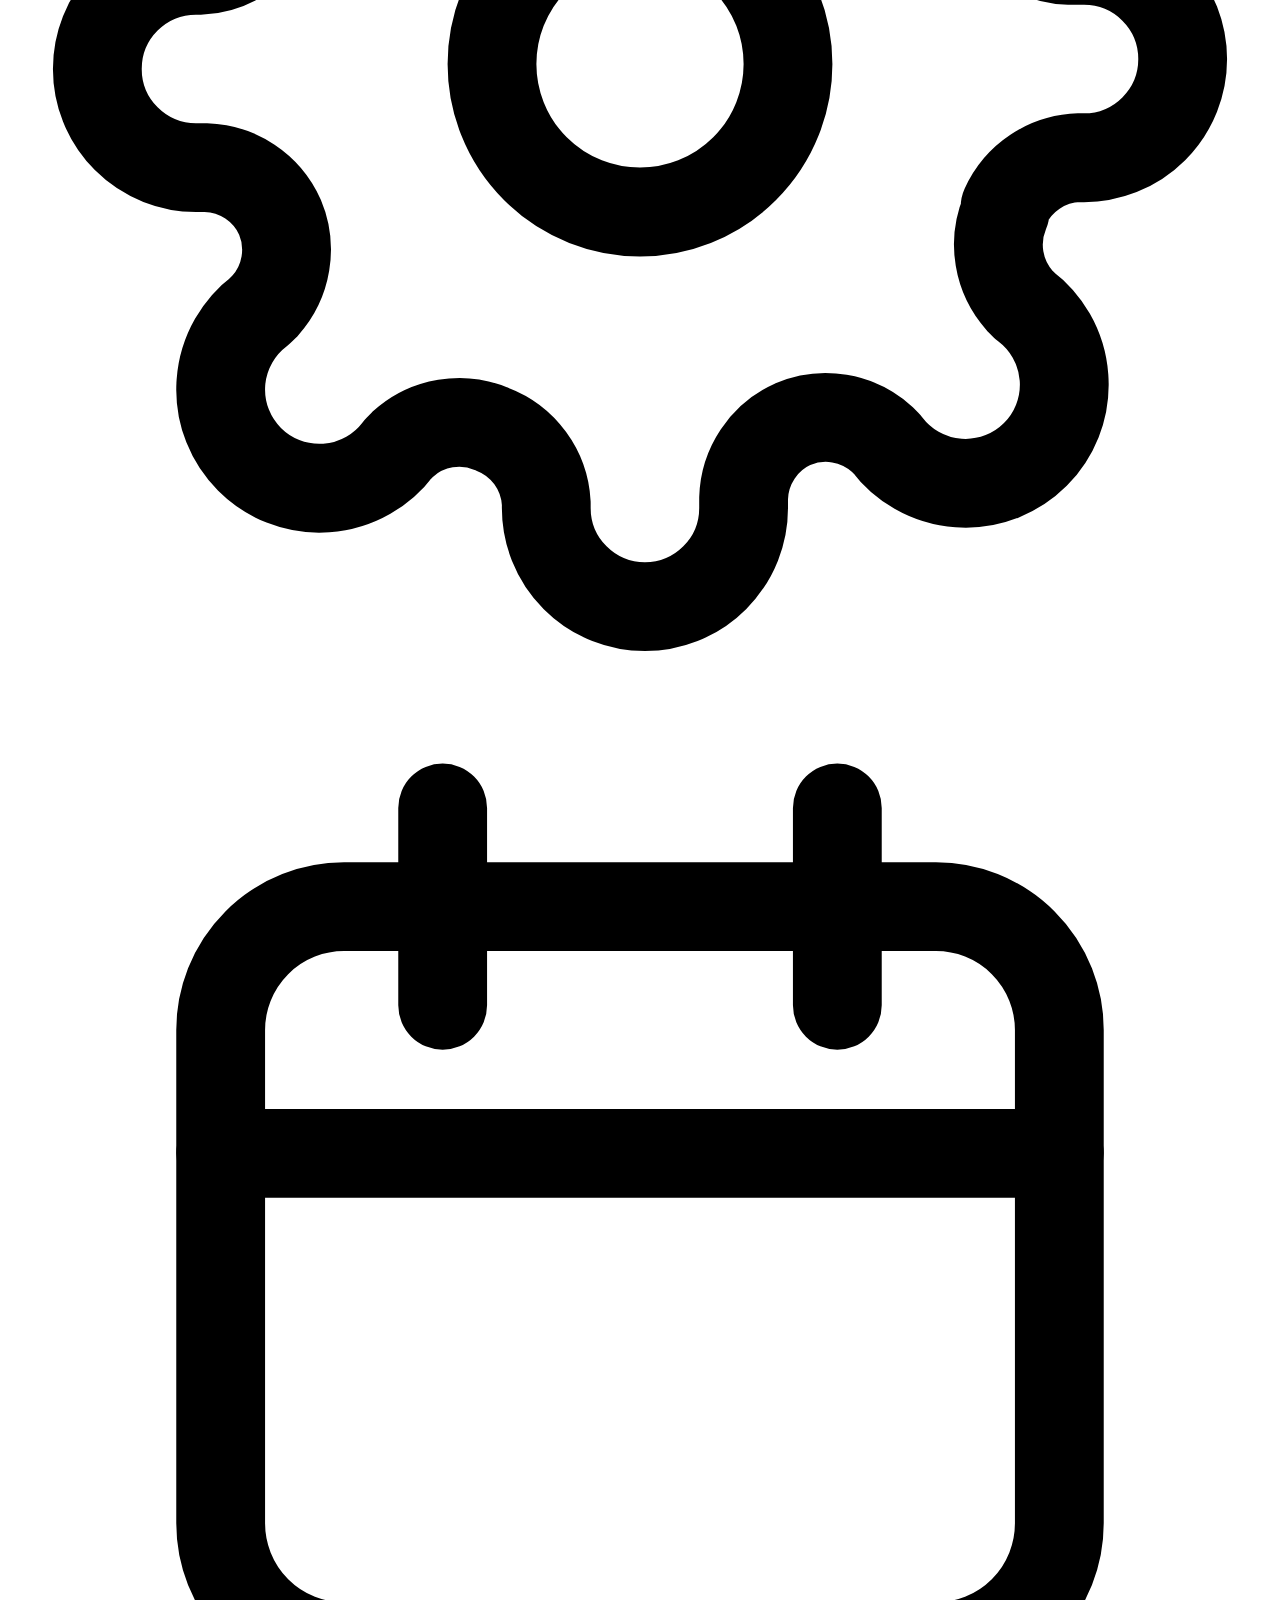
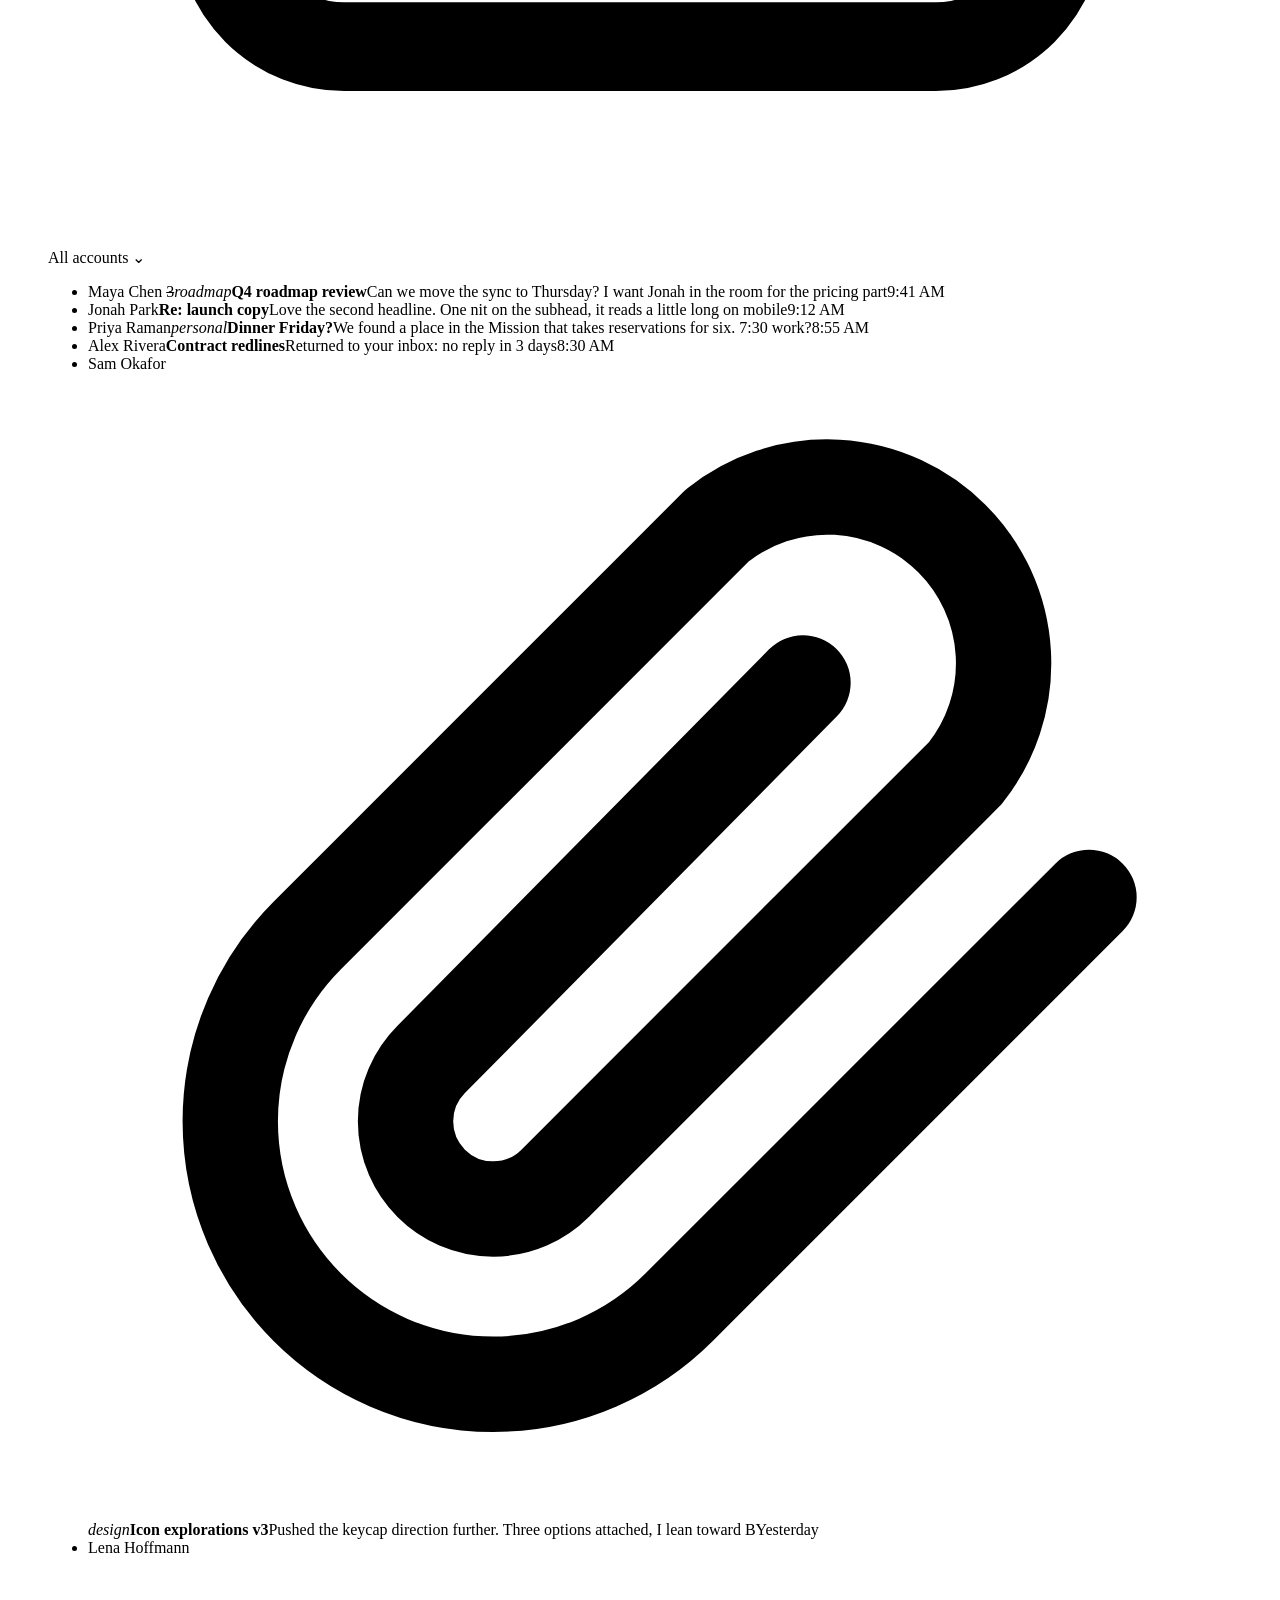
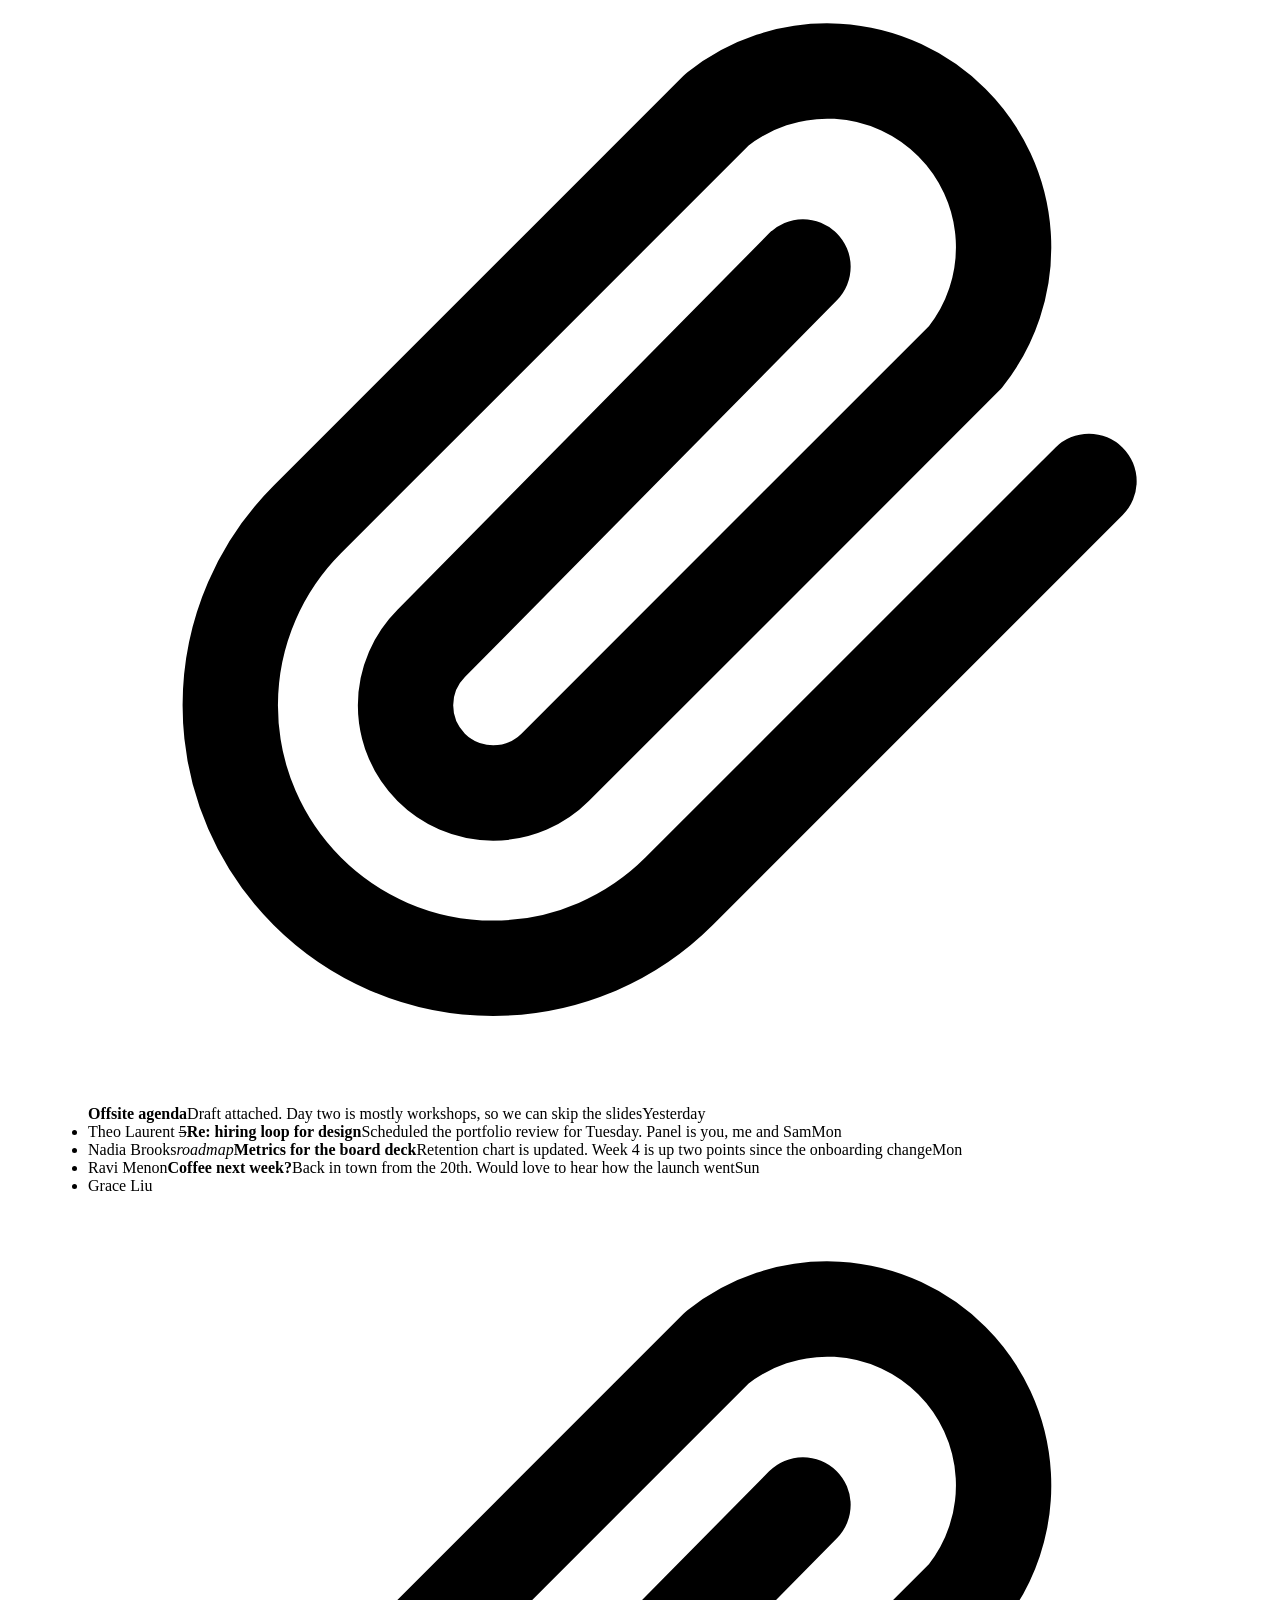
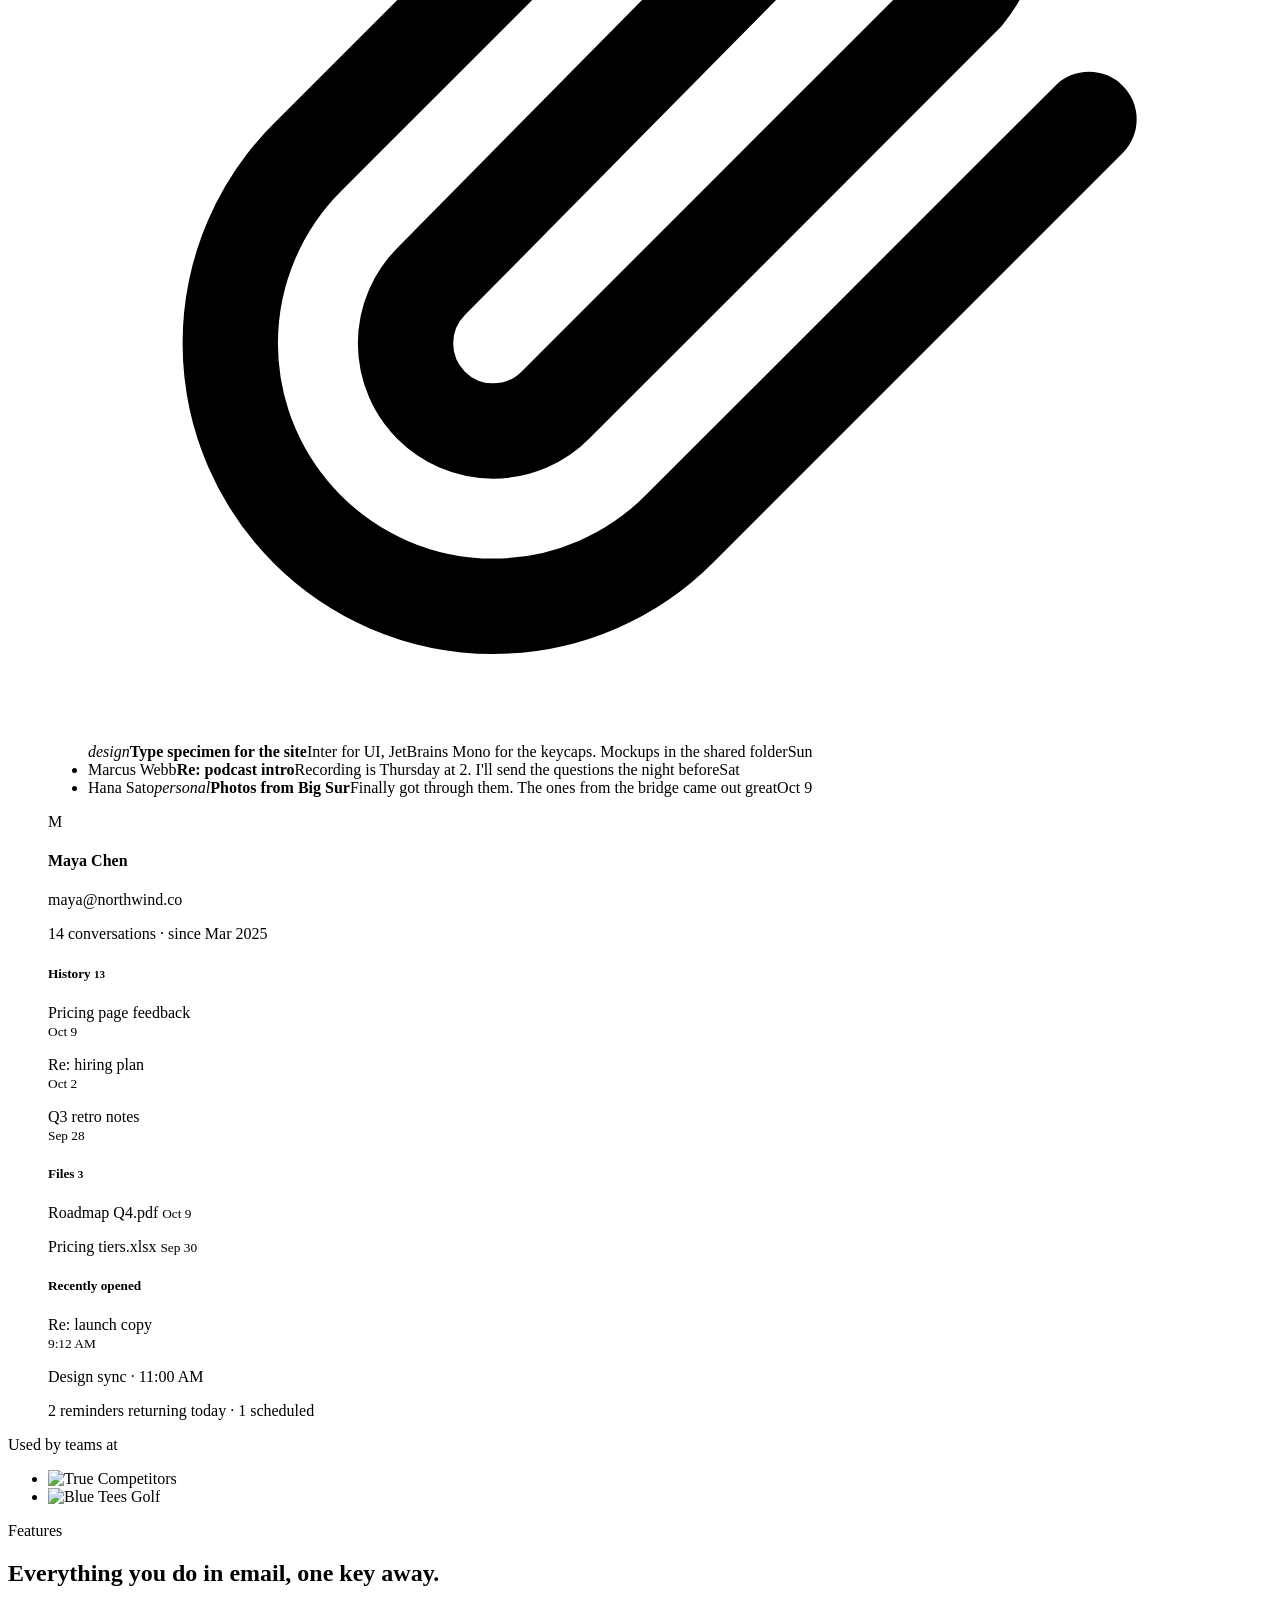
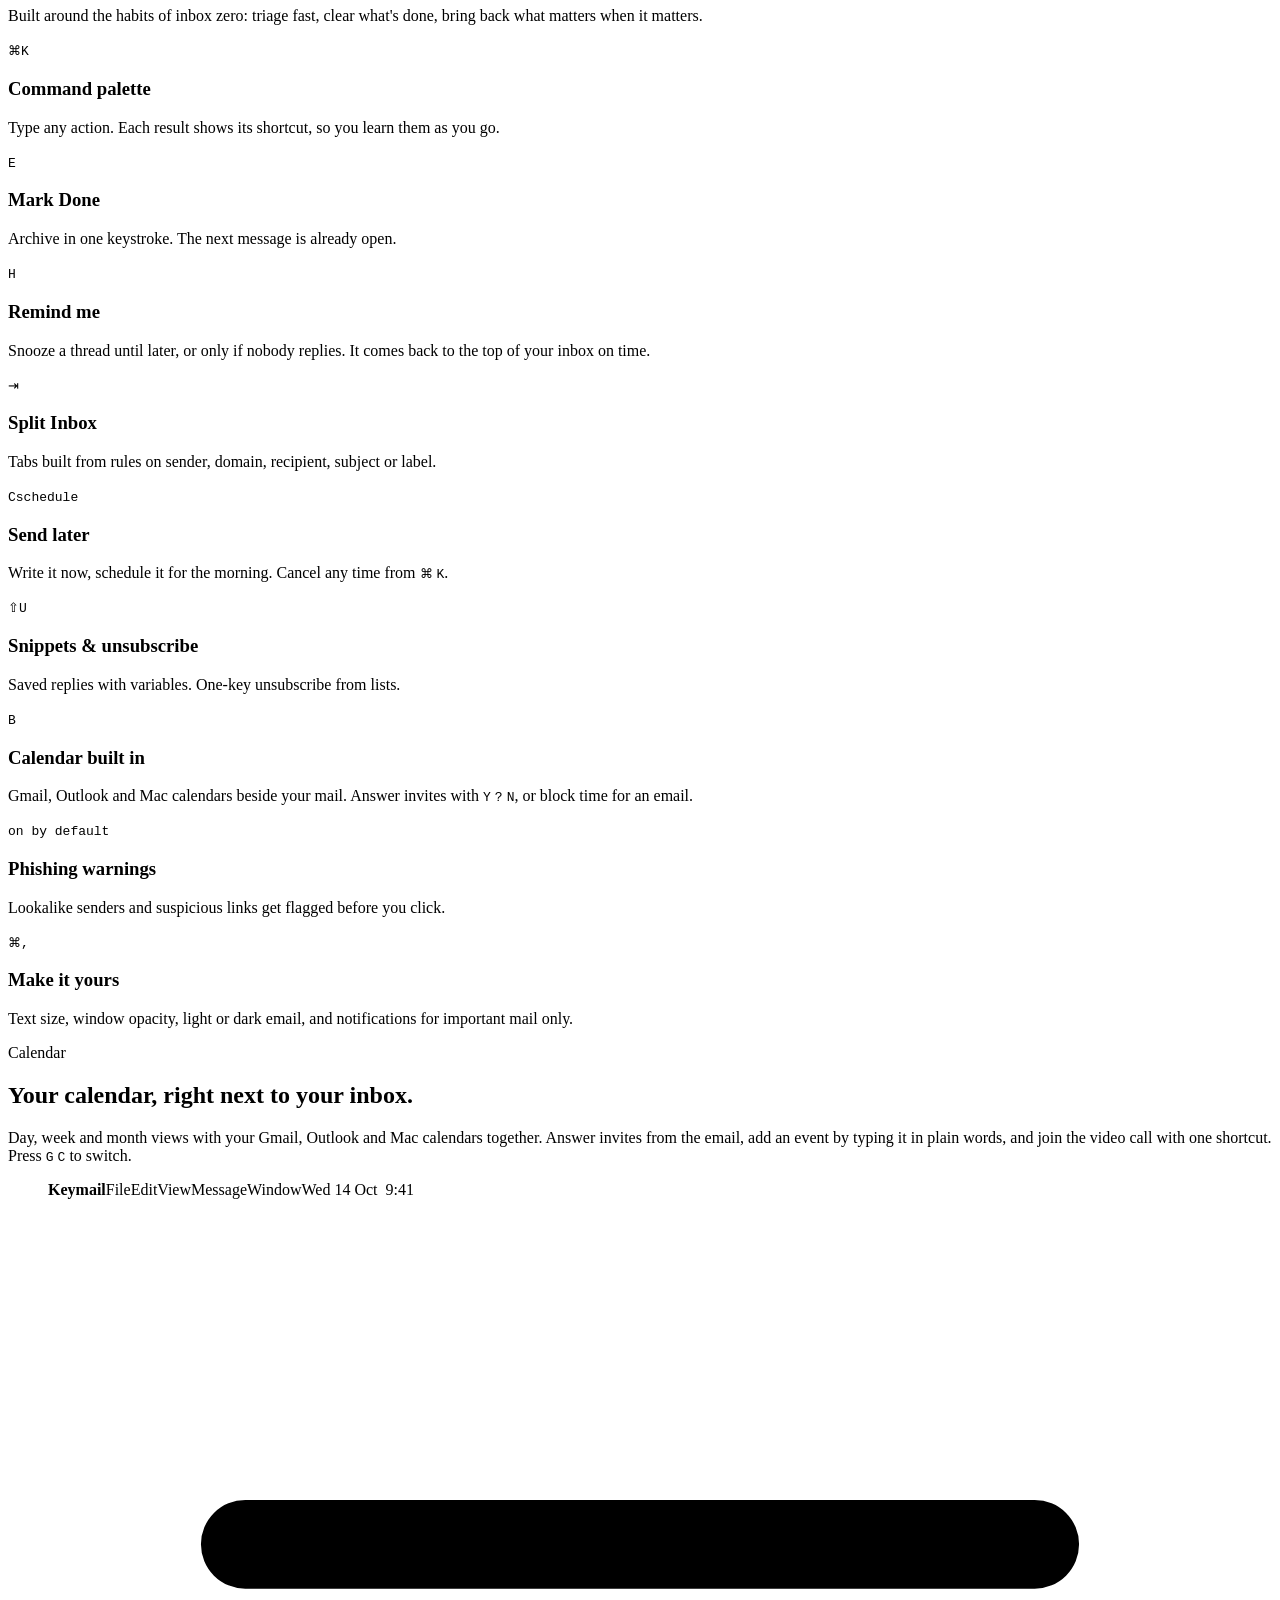
==== commit 290e8b8f: "Hero: calendar button in the top bar; Calendar section: week-view mockup replaces the shortcut list " ====
--- a/public/index.html
+++ b/public/index.html
@@ -42,7 +42,7 @@
               <span class="tab on">Important <small>4</small></span><span class="tab">Other <small>12</small></span><span class="tab">VIP <small>2</small></span><span class="tab">Team <small>7</small></span><span class="tab">News</span><span class="g circ"><svg viewBox="0 0 24 24" fill="none" stroke="currentColor" stroke-width="1.8" stroke-linecap="round" stroke-linejoin="round"><rect x="3" y="5" width="18" height="14" rx="2.5"/><path d="M9 5v14M15 5v14"/></svg></span>
               <span class="sp"></span>
               <span class="g circ"><svg viewBox="0 0 24 24" fill="none" stroke="currentColor" stroke-width="1.8" stroke-linecap="round" stroke-linejoin="round"><path d="M11 4H6a2 2 0 0 0-2 2v12a2 2 0 0 0 2 2h12a2 2 0 0 0 2-2v-5"/><path d="M17.5 3.5a2.1 2.1 0 0 1 3 3L12 15l-4 1 1-4z"/></svg></span><span class="g circ"><svg viewBox="0 0 24 24" fill="none" stroke="currentColor" stroke-width="1.8" stroke-linecap="round" stroke-linejoin="round"><circle cx="11" cy="11" r="6.5"/><path d="m20 20-4.2-4.2"/></svg></span><span class="g circ"><svg viewBox="0 0 24 24" fill="none" stroke="currentColor" stroke-width="1.8" stroke-linecap="round" stroke-linejoin="round"><path d="M4.5 10a7.5 7.5 0 0 1 13-3.2L20 9"/><path d="M20 4.5V9h-4.5"/><path d="M19.5 14a7.5 7.5 0 0 1-13 3.2L4 15"/><path d="M4 19.5V15h4.5"/></svg></span><span class="g circ"><svg viewBox="0 0 24 24" fill="none" stroke="currentColor" stroke-width="1.8" stroke-linecap="round" stroke-linejoin="round"><circle cx="12" cy="12" r="3"/><path d="M19.4 15a1.7 1.7 0 0 0 .3 1.8l.1.1a2 2 0 1 1-2.8 2.8l-.1-.1a1.7 1.7 0 0 0-1.8-.3 1.7 1.7 0 0 0-1 1.5V21a2 2 0 1 1-4 0v-.1a1.7 1.7 0 0 0-1.1-1.5 1.7 1.7 0 0 0-1.8.3l-.1.1a2 2 0 1 1-2.8-2.8l.1-.1a1.7 1.7 0 0 0 .3-1.8 1.7 1.7 0 0 0-1.5-1H3a2 2 0 1 1 0-4h.1a1.7 1.7 0 0 0 1.5-1.1 1.7 1.7 0 0 0-.3-1.8l-.1-.1a2 2 0 1 1 2.8-2.8l.1.1a1.7 1.7 0 0 0 1.8.3h0a1.7 1.7 0 0 0 1-1.5V3a2 2 0 1 1 4 0v.1a1.7 1.7 0 0 0 1 1.5 1.7 1.7 0 0 0 1.8-.3l.1-.1a2 2 0 1 1 2.8 2.8l-.1.1a1.7 1.7 0 0 0-.3 1.8v0a1.7 1.7 0 0 0 1.5 1H21a2 2 0 1 1 0 4h-.1a1.7 1.7 0 0 0-1.5 1z"/></svg></span>
-              <span class="g acct"><i></i>All accounts ⌄</span>
+              <span class="g circ sw"><svg viewBox="0 0 24 24" fill="none" stroke="currentColor" stroke-width="1.8" stroke-linecap="round" stroke-linejoin="round"><rect x="3.5" y="5" width="17" height="15" rx="2.5"/><path d="M3.5 10h17M8 3v4M16 3v4"/></svg></span><span class="g acct"><i></i>All accounts ⌄</span>
             </div>
             <ul class="list"><li class="sel"><i class="d u"></i><span class="f">Maya Chen <s>3</s></span><span class="m"><em class="c-green">roadmap</em><b>Q4 roadmap review</b><span>Can we move the sync to Thursday? I want Jonah in the room for the pricing part</span></span><time>9:41 AM</time></li><li class=""><i class="d u"></i><span class="f">Jonah Park</span><span class="m"><b>Re: launch copy</b><span>Love the second headline. One nit on the subhead, it reads a little long on mobile</span></span><time>9:12 AM</time></li><li class=""><i class="d "></i><span class="f">Priya Raman</span><span class="m"><em class="c-purple">personal</em><b>Dinner Friday?</b><span>We found a place in the Mission that takes reservations for six. 7:30 work?</span></span><time>8:55 AM</time></li><li class=""><i class="d p"></i><span class="f">Alex Rivera</span><span class="m"><b>Contract redlines</b><span>Returned to your inbox: no reply in 3 days</span></span><time>8:30 AM</time></li><li class=""><i class="d "></i><span class="f">Sam Okafor<svg class="clip" viewBox="0 0 24 24" fill="none" stroke="currentColor" stroke-width="2" stroke-linecap="round" stroke-linejoin="round"><path d="m21 11-8.6 8.6a5.5 5.5 0 0 1-7.8-7.8l8.6-8.6a3.7 3.7 0 0 1 5.2 5.2l-8.6 8.6a1.8 1.8 0 0 1-2.6-2.6L15 6.5"/></svg></span><span class="m"><em class="c-orange">design</em><b>Icon explorations v3</b><span>Pushed the keycap direction further. Three options attached, I lean toward B</span></span><time>Yesterday</time></li><li class=""><i class="d s"></i><span class="f">Lena Hoffmann<svg class="clip" viewBox="0 0 24 24" fill="none" stroke="currentColor" stroke-width="2" stroke-linecap="round" stroke-linejoin="round"><path d="m21 11-8.6 8.6a5.5 5.5 0 0 1-7.8-7.8l8.6-8.6a3.7 3.7 0 0 1 5.2 5.2l-8.6 8.6a1.8 1.8 0 0 1-2.6-2.6L15 6.5"/></svg></span><span class="m"><b>Offsite agenda</b><span>Draft attached. Day two is mostly workshops, so we can skip the slides</span></span><time>Yesterday</time></li><li class=""><i class="d "></i><span class="f">Theo Laurent <s>5</s></span><span class="m"><b>Re: hiring loop for design</b><span>Scheduled the portfolio review for Tuesday. Panel is you, me and Sam</span></span><time>Mon</time></li><li class=""><i class="d "></i><span class="f">Nadia Brooks</span><span class="m"><em class="c-green">roadmap</em><b>Metrics for the board deck</b><span>Retention chart is updated. Week 4 is up two points since the onboarding change</span></span><time>Mon</time></li><li class=""><i class="d "></i><span class="f">Ravi Menon</span><span class="m"><b>Coffee next week?</b><span>Back in town from the 20th. Would love to hear how the launch went</span></span><time>Sun</time></li><li><i class="d"></i><span class="f">Grace Liu<svg class="clip" viewBox="0 0 24 24" fill="none" stroke="currentColor" stroke-width="2" stroke-linecap="round" stroke-linejoin="round"><path d="m21 11-8.6 8.6a5.5 5.5 0 0 1-7.8-7.8l8.6-8.6a3.7 3.7 0 0 1 5.2 5.2l-8.6 8.6a1.8 1.8 0 0 1-2.6-2.6L15 6.5"/></svg></span><span class="m"><em class="c-orange">design</em><b>Type specimen for the site</b><span>Inter for UI, JetBrains Mono for the keycaps. Mockups in the shared folder</span></span><time>Sun</time></li><li><i class="d"></i><span class="f">Marcus Webb</span><span class="m"><b>Re: podcast intro</b><span>Recording is Thursday at 2. I'll send the questions the night before</span></span><time>Sat</time></li><li><i class="d"></i><span class="f">Hana Sato</span><span class="m"><em class="c-purple">personal</em><b>Photos from Big Sur</b><span>Finally got through them. The ones from the bridge came out great</span></span><time>Oct 9</time></li></ul>
           </div>
@@ -90,21 +90,37 @@
 </section>
 
 <section id="calendar">
-  <div class="wrap shortcuts">
+  <div class="wrap">
     <div>
       <p class="label">Calendar</p>
       <h2>Your calendar, right next to your inbox.</h2>
       <p class="intro">Day, week and month views with your Gmail, Outlook and Mac calendars together. Answer invites from the email, add an event by typing it in plain words, and join the video call with one shortcut. Press <kbd>G</kbd> <kbd>C</kbd> to switch.</p>
     </div>
-    <ul class="keylist">
-      <li>Day, week or month view<span><kbd>D</kbd><kbd>W</kbd><kbd>M</kbd></span></li>
-      <li>Previous / next<span><kbd>H</kbd><kbd>L</kbd></span></li>
-      <li>Jump to today<span><kbd>T</kbd></span></li>
-      <li>New event, in plain words<span><kbd>C</kbd></span></li>
-      <li>Join the video call<span><kbd>⇧</kbd><kbd>J</kbd></span></li>
-      <li>Answer an invite<span><kbd>Y</kbd><kbd>?</kbd><kbd>N</kbd></span></li>
-      <li>Turn an email into an event<span><kbd>B</kbd></span></li>
-    </ul>
+    <figure class="desk cal" aria-label="Keymail's calendar in week view, next to the inbox">
+      <div class="screen">
+        <div class="menubar"><span class="apple"></span><b>Keymail</b><span>File</span><span>Edit</span><span>View</span><span>Message</span><span>Window</span><span class="sp"></span><span>Wed 14 Oct&nbsp; 9:41</span></div>
+        <div class="win">
+          <div class="lights"><i></i><i></i><i></i></div>
+          <div class="main">
+            <div class="hdr">
+              <span class="g circ"><svg viewBox="0 0 24 24" fill="none" stroke="currentColor" stroke-width="1.8" stroke-linecap="round" stroke-linejoin="round"><path d="M4 7h16M4 12h16M4 17h16"/></svg></span><span class="g pill"><b>October 2026</b> <small>Week 42</small></span><span class="g circ"><svg viewBox="0 0 24 24" fill="none" stroke="currentColor" stroke-width="1.8" stroke-linecap="round" stroke-linejoin="round"><path d="m14.5 6-6 6 6 6"/></svg></span><span class="g circ"><svg viewBox="0 0 24 24" fill="none" stroke="currentColor" stroke-width="1.8" stroke-linecap="round" stroke-linejoin="round"><path d="m9.5 6 6 6-6 6"/></svg></span><span class="g pill">Today</span>
+              <span class="sp"></span>
+              <span class="g seg"><span>Day</span><span class="on">Week</span><span>Month</span></span><span class="g circ pri"><svg viewBox="0 0 24 24" fill="none" stroke="currentColor" stroke-width="1.8" stroke-linecap="round" stroke-linejoin="round"><rect x="3.5" y="5" width="17" height="15" rx="2.5"/><path d="M3.5 10h17M8 3v4M16 3v4M12 13v5M9.5 15.5h5"/></svg></span><span class="g circ sw"><svg viewBox="0 0 24 24" fill="none" stroke="currentColor" stroke-width="1.8" stroke-linecap="round" stroke-linejoin="round"><rect x="3" y="5.5" width="18" height="13" rx="2.5"/><path d="m4 7 8 6 8-6"/></svg><b class="badge">2</b></span>
+              <span class="g acct"><i></i>All accounts ⌄</span>
+            </div>
+            <div class="tg">
+              <div class="row heads"><div></div><div class="dh">Mon <b>12</b></div><div class="dh">Tue <b>13</b></div><div class="dh today">Wed <b>14</b></div><div class="dh">Thu <b>15</b></div><div class="dh">Fri <b>16</b></div><div class="dh">Sat <b>17</b></div><div class="dh">Sun <b>18</b></div></div>
+              <div class="row allday"><div class="lbl">All day</div><div></div><div></div><div></div><div></div><div></div><div><span class='ad c-purple'>Hana&#39;s birthday</span></div><div></div></div>
+              <div class="tgrid"><div class="hours"><span style="top:4.60em">9 AM</span><span style="top:9.20em">10 AM</span><span style="top:13.80em">11 AM</span><span style="top:18.40em">12 PM</span><span style="top:23.00em">1 PM</span><span style="top:27.60em">2 PM</span><span style="top:32.20em">3 PM</span><span style="top:36.80em">4 PM</span><span style="top:41.40em">5 PM</span></div><div class="col"><div class="ev c-purple" style="top:0.00em;height:4.41em"><b>Focus: board deck</b><small>8:00 AM – 9:00 AM</small></div><div class="ev c-blue" style="top:4.60em;height:2.11em"><b>Team standup</b></div><div class="ev c-purple" style="top:23.00em;height:4.41em"><b><svg viewBox="0 0 24 24" fill="currentColor"><path d="M3 7.5A2.5 2.5 0 0 1 5.5 5h8A2.5 2.5 0 0 1 16 7.5v9a2.5 2.5 0 0 1-2.5 2.5h-8A2.5 2.5 0 0 1 3 16.5zM17 10l4-2.5v9L17 14z"/></svg>Design review</b><small>1:00 PM – 2:00 PM</small></div></div><div class="col"><div class="ev c-blue" style="top:4.60em;height:2.11em"><b>Team standup</b></div><div class="ev c-green" style="top:20.70em;height:4.41em"><b>Lunch with Priya</b><small>12:30 PM – 1:30 PM</small></div><div class="ev c-orange" style="top:32.20em;height:4.41em"><b><svg viewBox="0 0 24 24" fill="currentColor"><path d="M3 7.5A2.5 2.5 0 0 1 5.5 5h8A2.5 2.5 0 0 1 16 7.5v9a2.5 2.5 0 0 1-2.5 2.5h-8A2.5 2.5 0 0 1 3 16.5zM17 10l4-2.5v9L17 14z"/></svg>Portfolio review</b><small>3:00 PM – 4:00 PM</small></div></div><div class="col today"><div class="ev c-blue" style="top:4.60em;height:2.11em"><b>Team standup</b></div><div class="ev c-purple" style="top:13.80em;height:3.26em"><b><svg viewBox="0 0 24 24" fill="currentColor"><path d="M3 7.5A2.5 2.5 0 0 1 5.5 5h8A2.5 2.5 0 0 1 16 7.5v9a2.5 2.5 0 0 1-2.5 2.5h-8A2.5 2.5 0 0 1 3 16.5zM17 10l4-2.5v9L17 14z"/></svg>Design sync</b><small>11:00 AM – 11:45 AM</small></div><div class="ev c-blue" style="top:27.60em;height:4.41em"><b><svg viewBox="0 0 24 24" fill="currentColor"><path d="M3 7.5A2.5 2.5 0 0 1 5.5 5h8A2.5 2.5 0 0 1 16 7.5v9a2.5 2.5 0 0 1-2.5 2.5h-8A2.5 2.5 0 0 1 3 16.5zM17 10l4-2.5v9L17 14z"/></svg><svg viewBox="0 0 24 24" fill="currentColor"><path d="M5 5h14a2 2 0 0 1 2 2v.4l-9 5.6-9-5.6V7a2 2 0 0 1 2-2zm-2 4.8 9 5.6 9-5.6V17a2 2 0 0 1-2 2H5a2 2 0 0 1-2-2z"/></svg>Q4 roadmap review</b><small>2:00 PM – 3:00 PM</small></div><div class="now" style="top:7.74em"></div></div><div class="col"><div class="ev c-green" style="top:0.00em;height:3.26em"><b>Breakfast with Sam</b><small>8:00 AM – 8:45 AM</small></div><div class="ev c-blue" style="top:4.60em;height:2.11em"><b>Team standup</b></div><div class="ev c-purple" style="top:9.20em;height:9.01em"><b>Pricing workshop</b><small>10:00 AM – 12:00 PM</small></div><div class="ev c-orange" style="top:27.60em;height:4.41em"><b><svg viewBox="0 0 24 24" fill="currentColor"><path d="M3 7.5A2.5 2.5 0 0 1 5.5 5h8A2.5 2.5 0 0 1 16 7.5v9a2.5 2.5 0 0 1-2.5 2.5h-8A2.5 2.5 0 0 1 3 16.5zM17 10l4-2.5v9L17 14z"/></svg>Podcast recording</b><small>2:00 PM – 3:00 PM</small></div></div><div class="col"><div class="ev c-blue" style="top:4.60em;height:2.11em"><b>Team standup</b></div><div class="ev c-green un" style="top:23.00em;height:6.71em"><b>Offsite planning</b><small>1:00 PM – 2:30 PM</small></div><div class="ev c-green" style="top:36.80em;height:4.41em"><b>Coffee with Ravi</b><small>4:00 PM – 5:00 PM</small></div></div><div class="col"></div><div class="col"></div></div>
+            </div>
+          </div>
+          <aside class="ctx g">
+            <div class="mm"><div class="mmh"><b>October 2026</b><span>‹ ›</span></div><div class="mmg"><i>M</i><i>T</i><i>W</i><i>T</i><i>F</i><i>S</i><i>S</i><span class=""></span><span class=""></span><span class=""></span><span class="">1</span><span class="">2</span><span class="">3</span><span class="">4</span><span class="">5</span><span class="">6</span><span class="">7</span><span class="">8</span><span class="">9</span><span class="">10</span><span class="">11</span><span class="w">12</span><span class="w">13</span><span class="t">14</span><span class="w">15</span><span class="w">16</span><span class="w">17</span><span class="w">18</span><span class="">19</span><span class="">20</span><span class="">21</span><span class="">22</span><span class="">23</span><span class="">24</span><span class="">25</span><span class="">26</span><span class="">27</span><span class="">28</span><span class="">29</span><span class="">30</span><span class="">31</span><span class=""></span></div></div>
+            <h5>Upcoming · next 7 days</h5><ul class="upc"><li><i class="c-blue"></i><div><p>Q4 roadmap review</p><small>Today · 2:00 PM</small></div></li><li><i class="c-orange"></i><div><p>Podcast recording</p><small>Thu · 2:00 PM</small></div></li><li><i class="c-green"></i><div><p>Offsite planning <em>· not answered</em></p><small>Fri · 1:00 PM</small></div></li><li><i class="c-green"></i><div><p>Coffee with Ravi</p><small>Fri · 4:00 PM</small></div></li><li><i class="c-purple"></i><div><p>Hana's birthday</p><small>Sat · All day</small></div></li></ul>
+          </aside>
+        </div>
+      </div>
+    </figure>
   </div>
 </section>
 
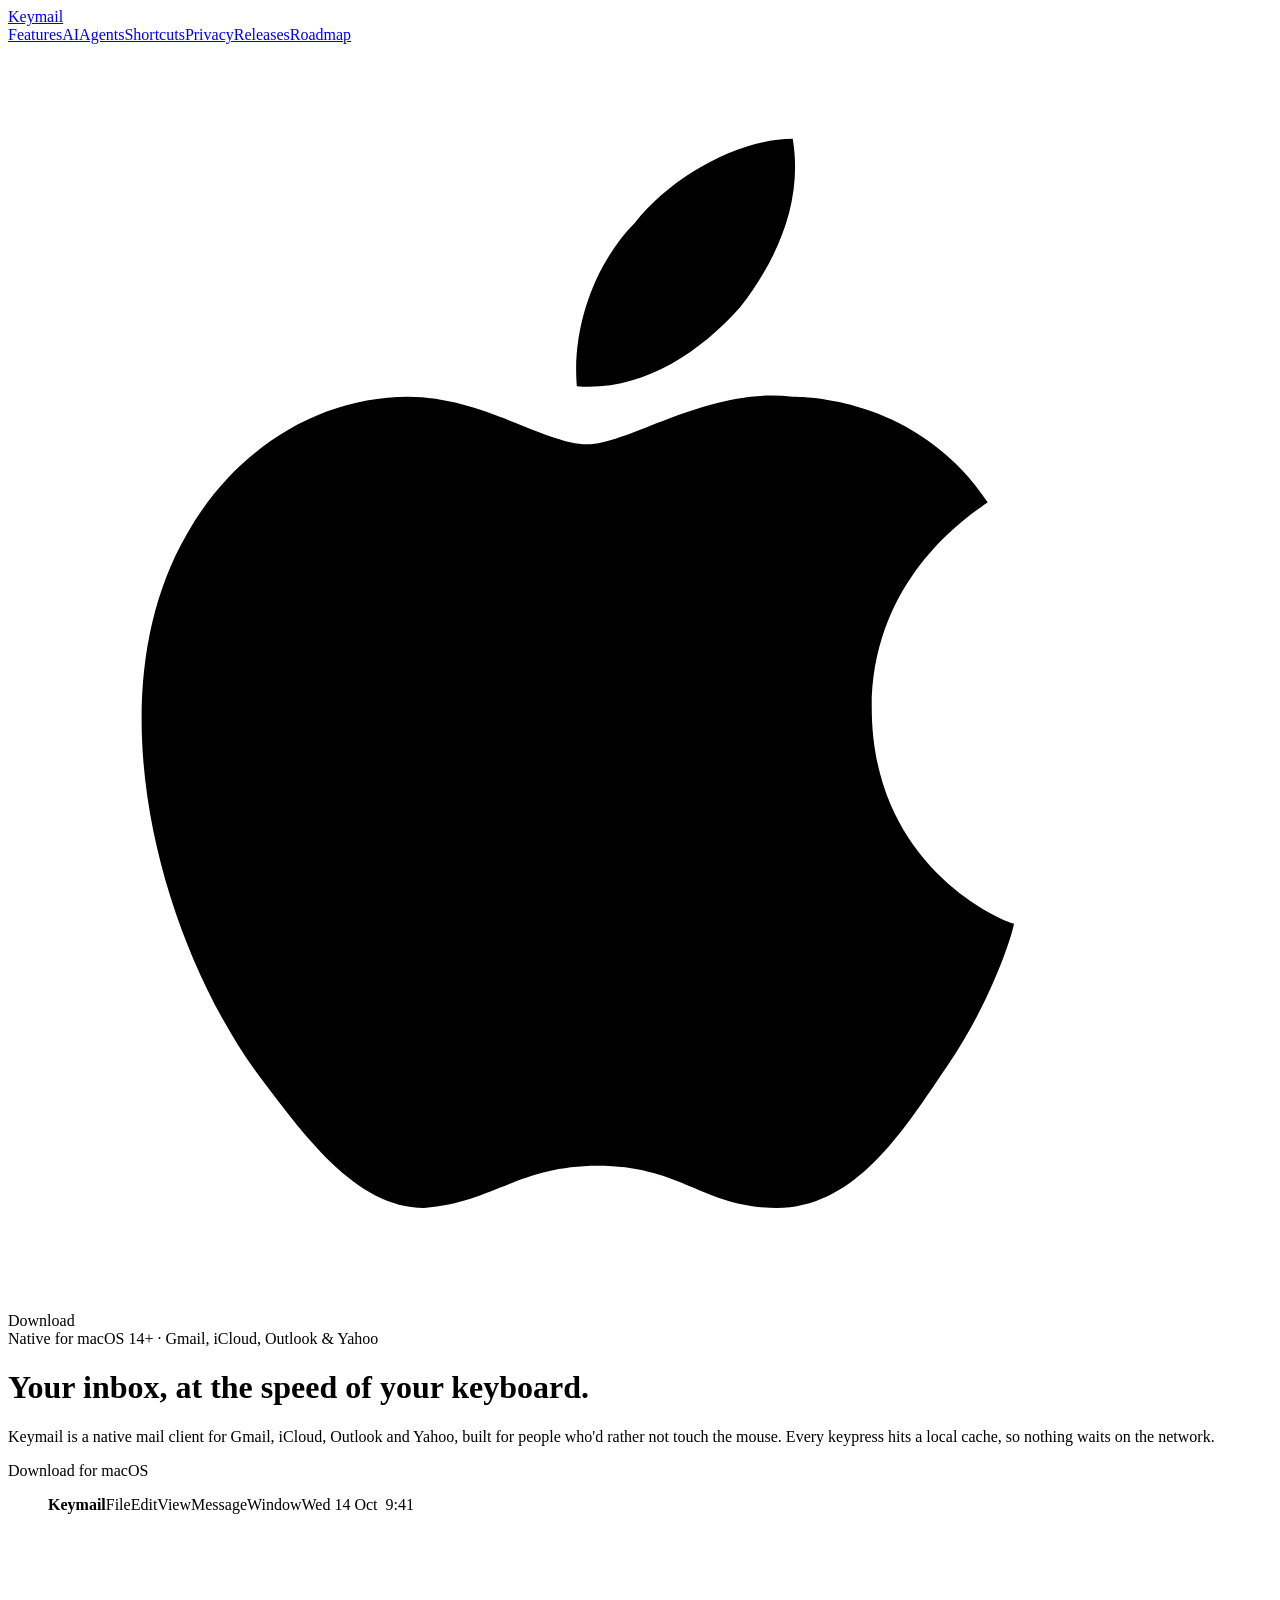
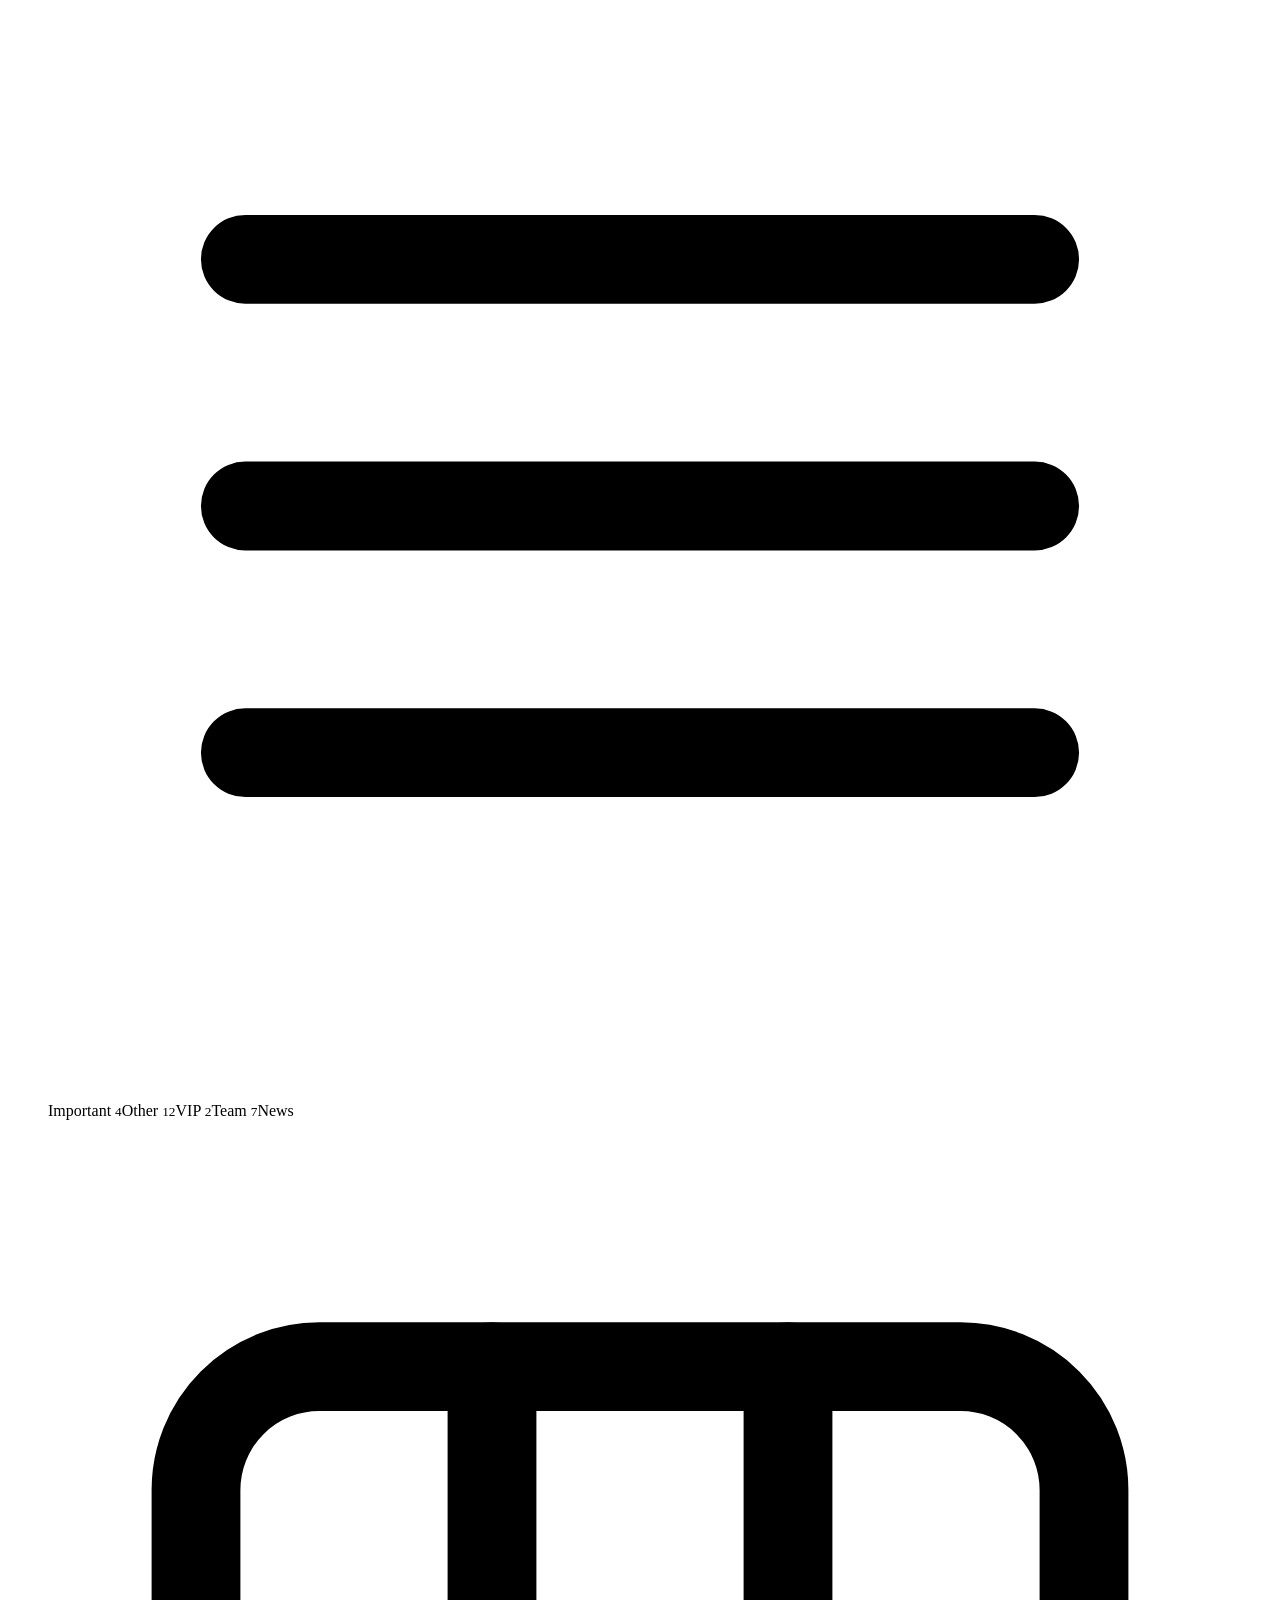
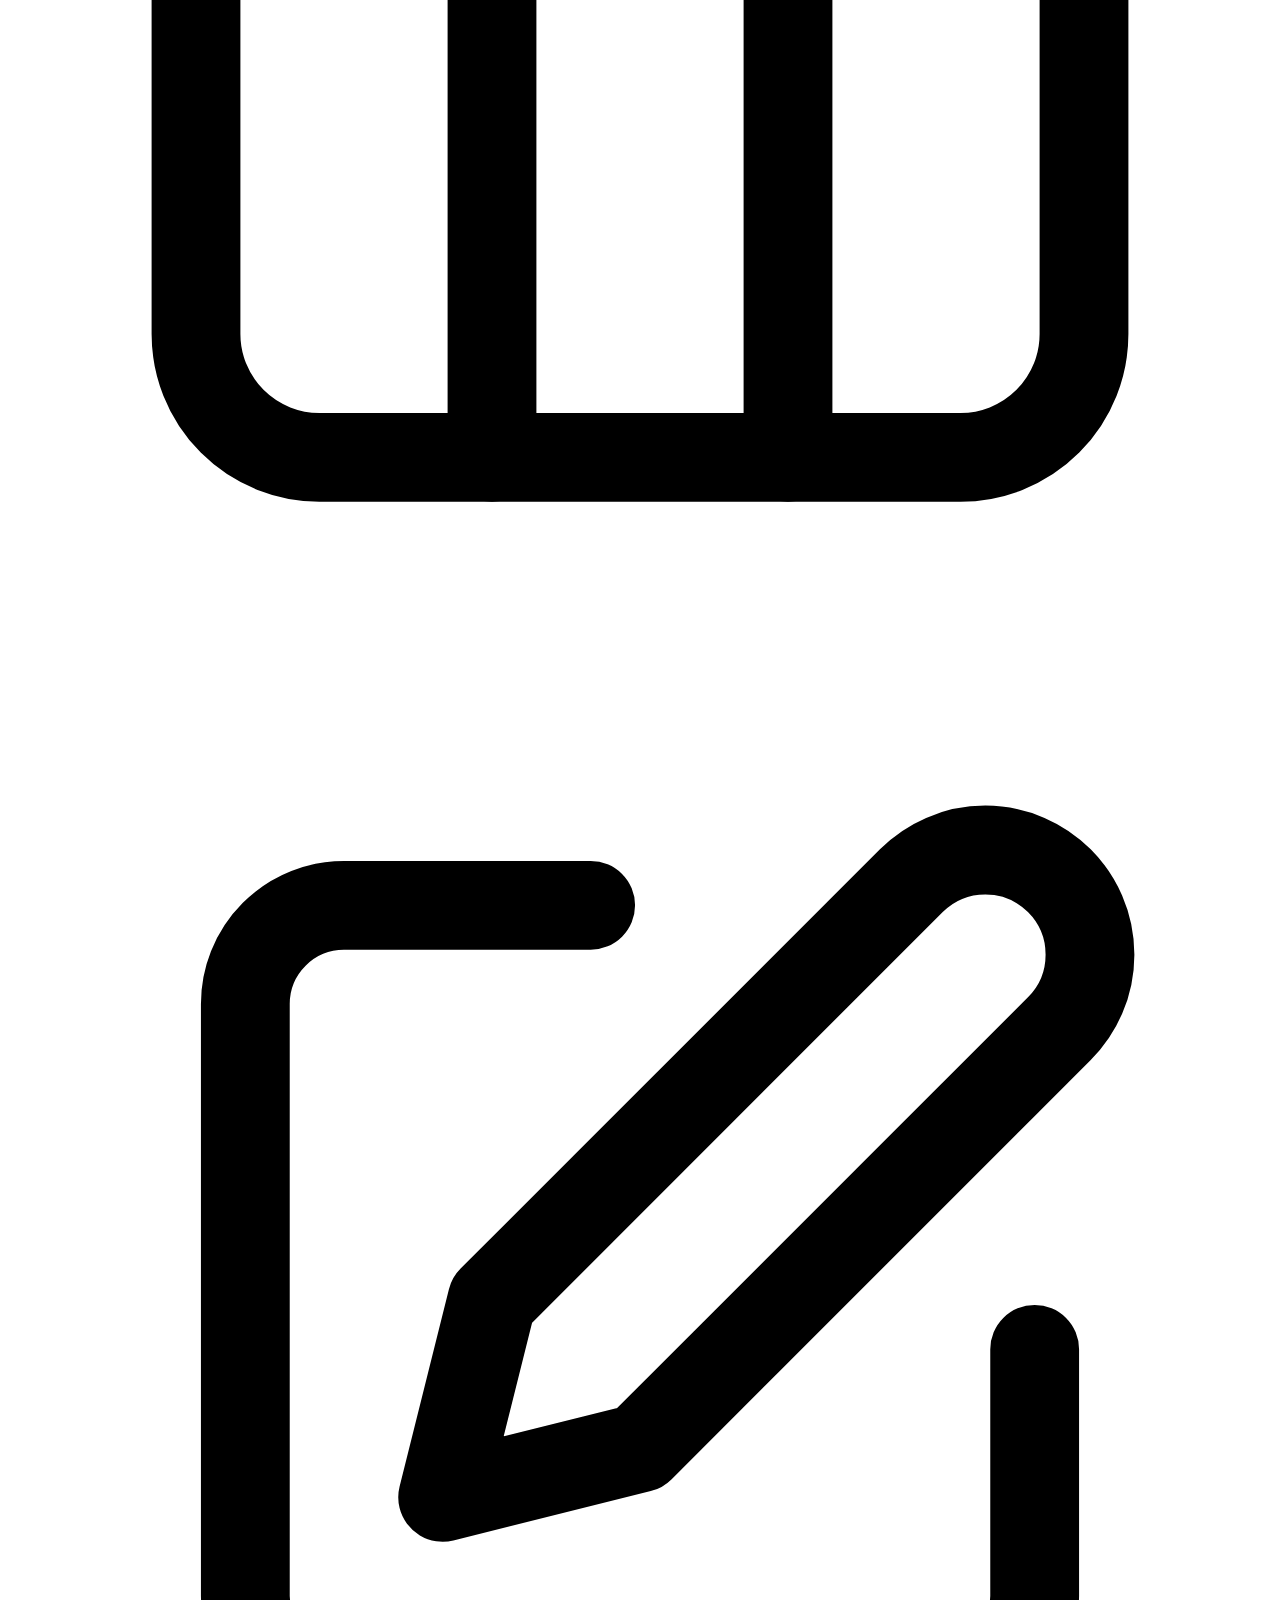
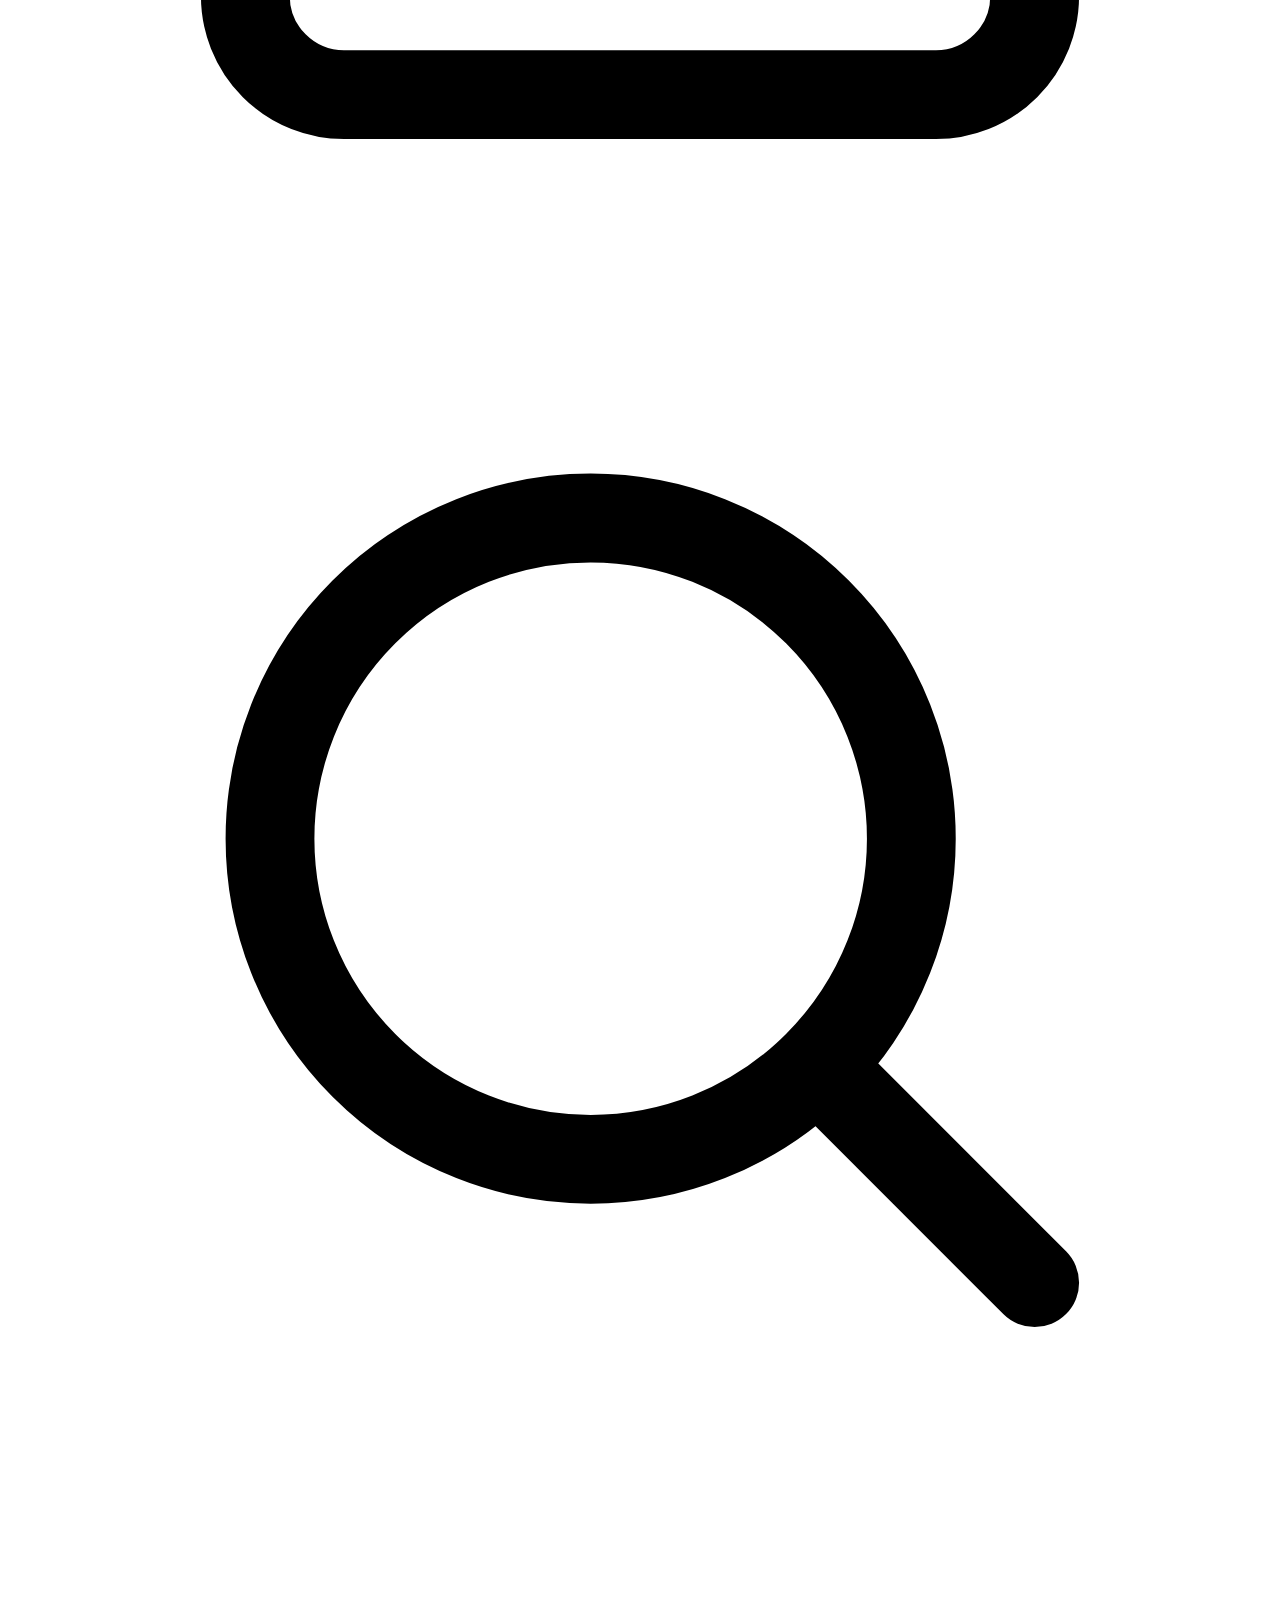
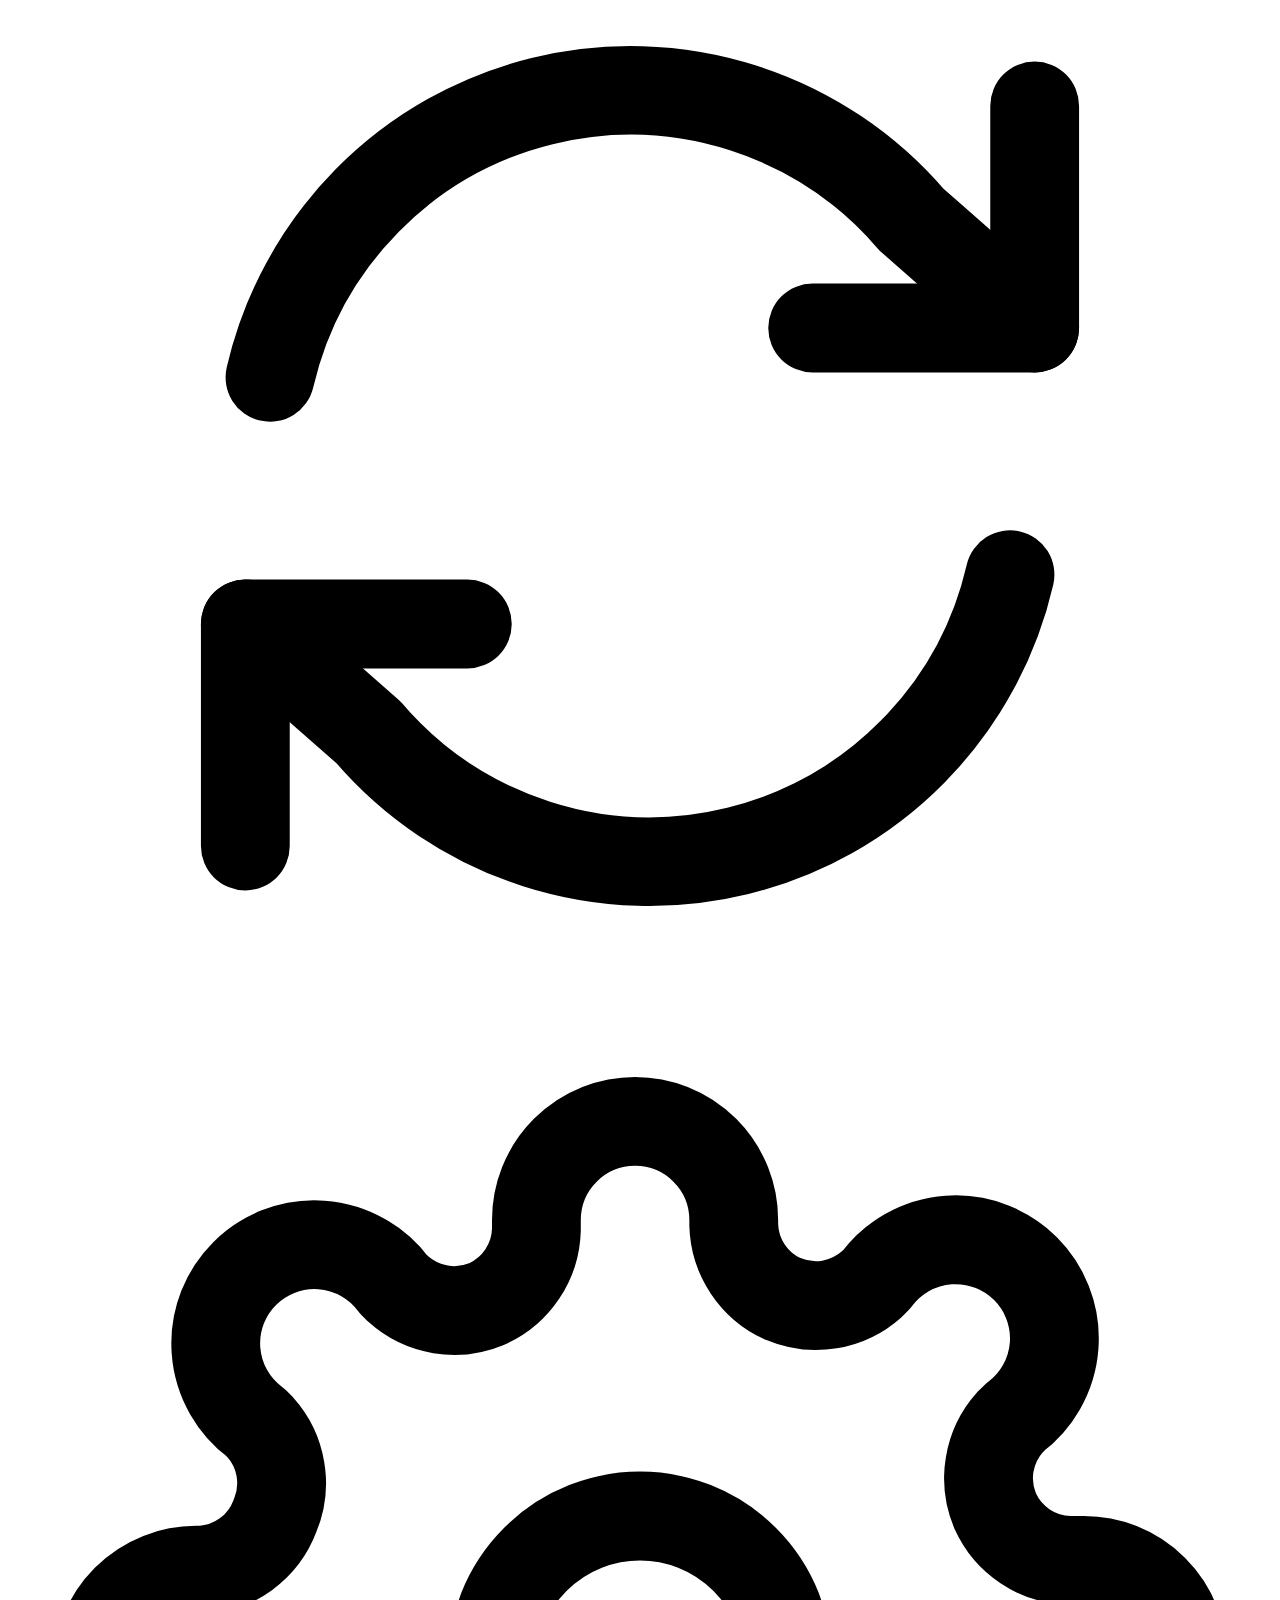
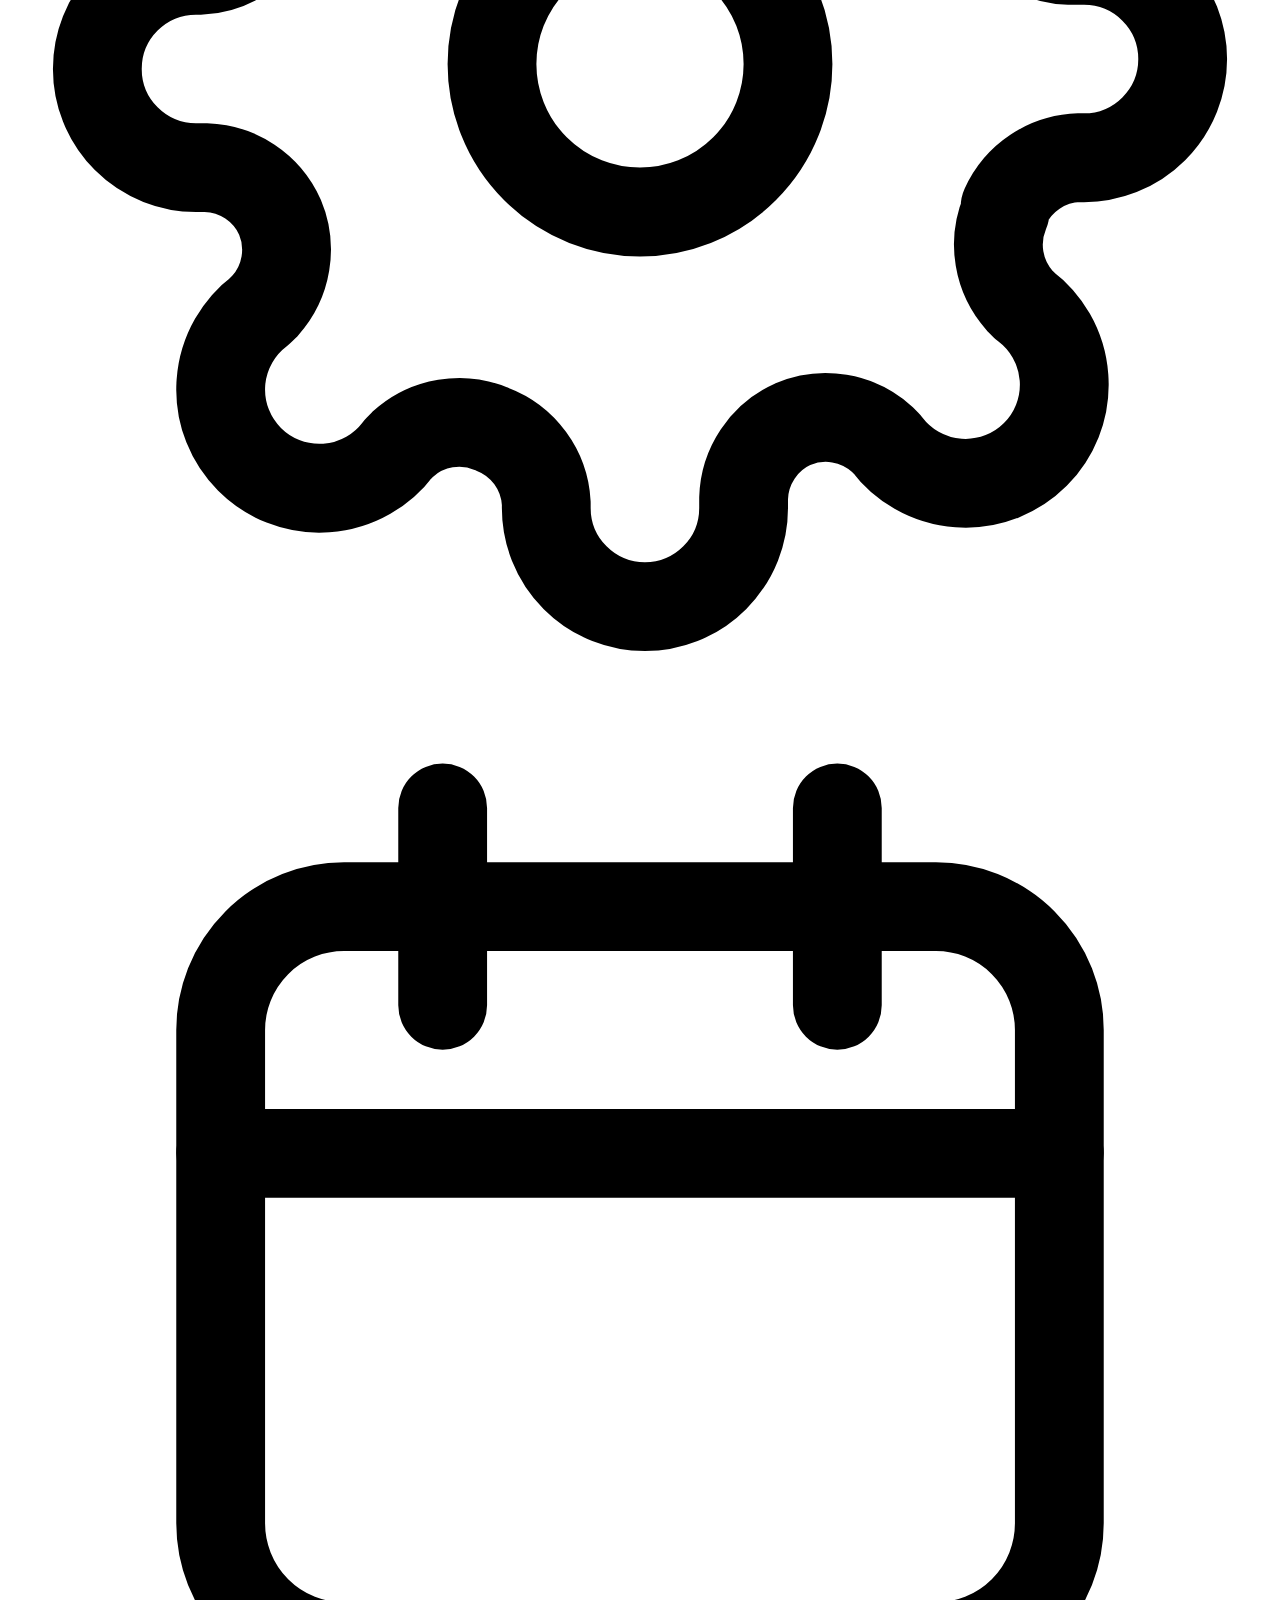
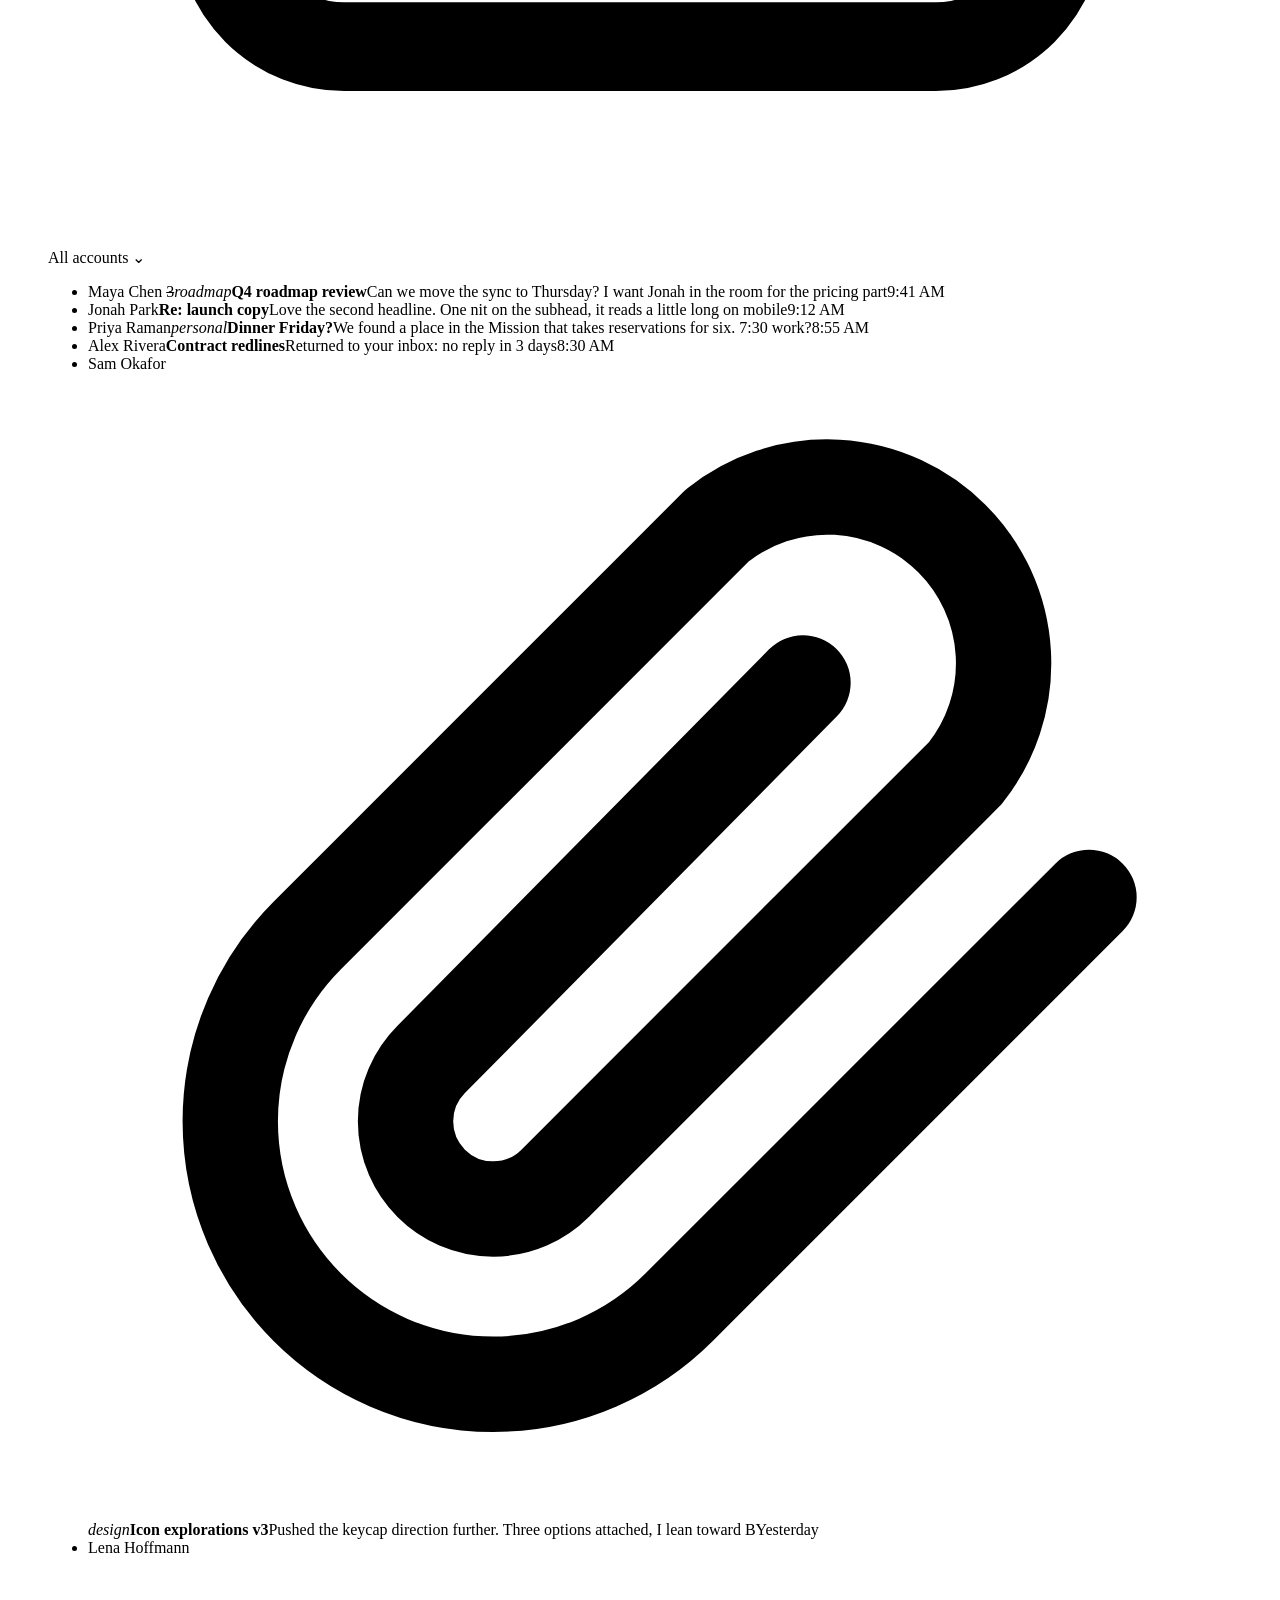
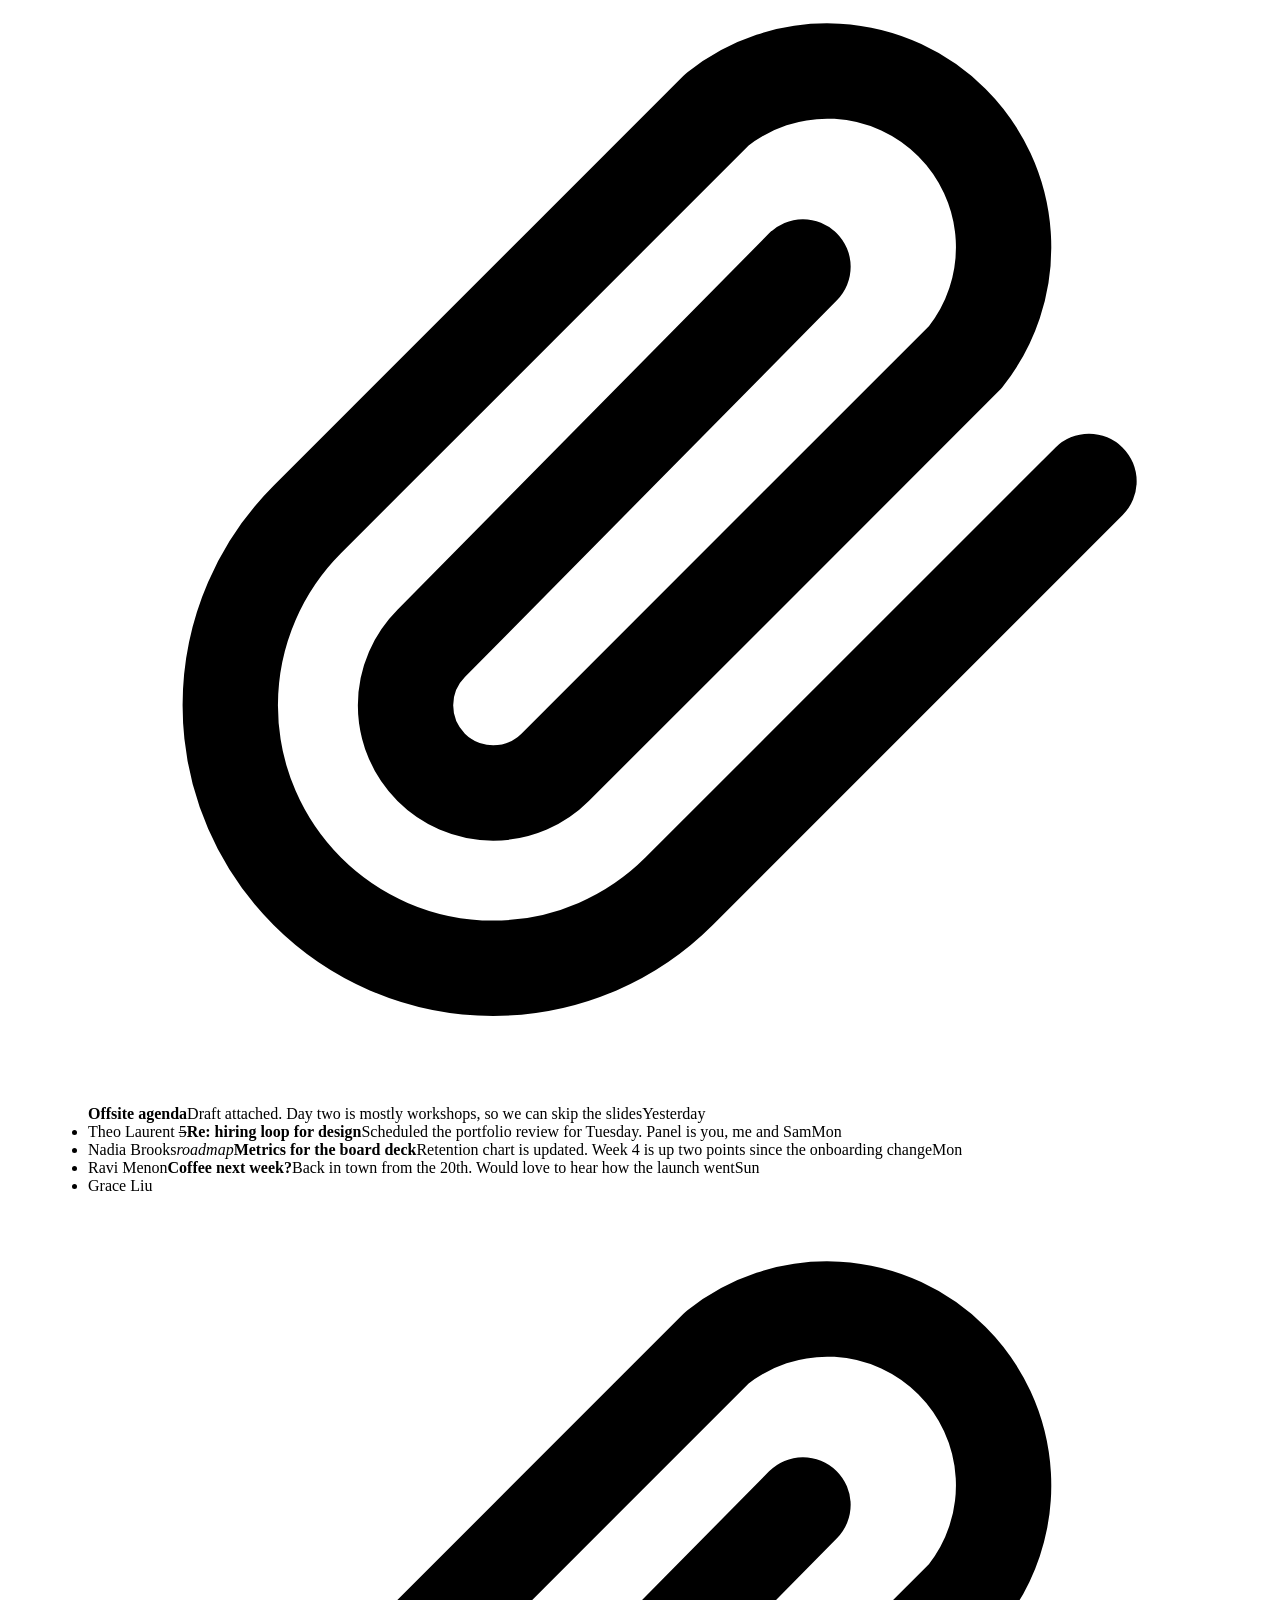
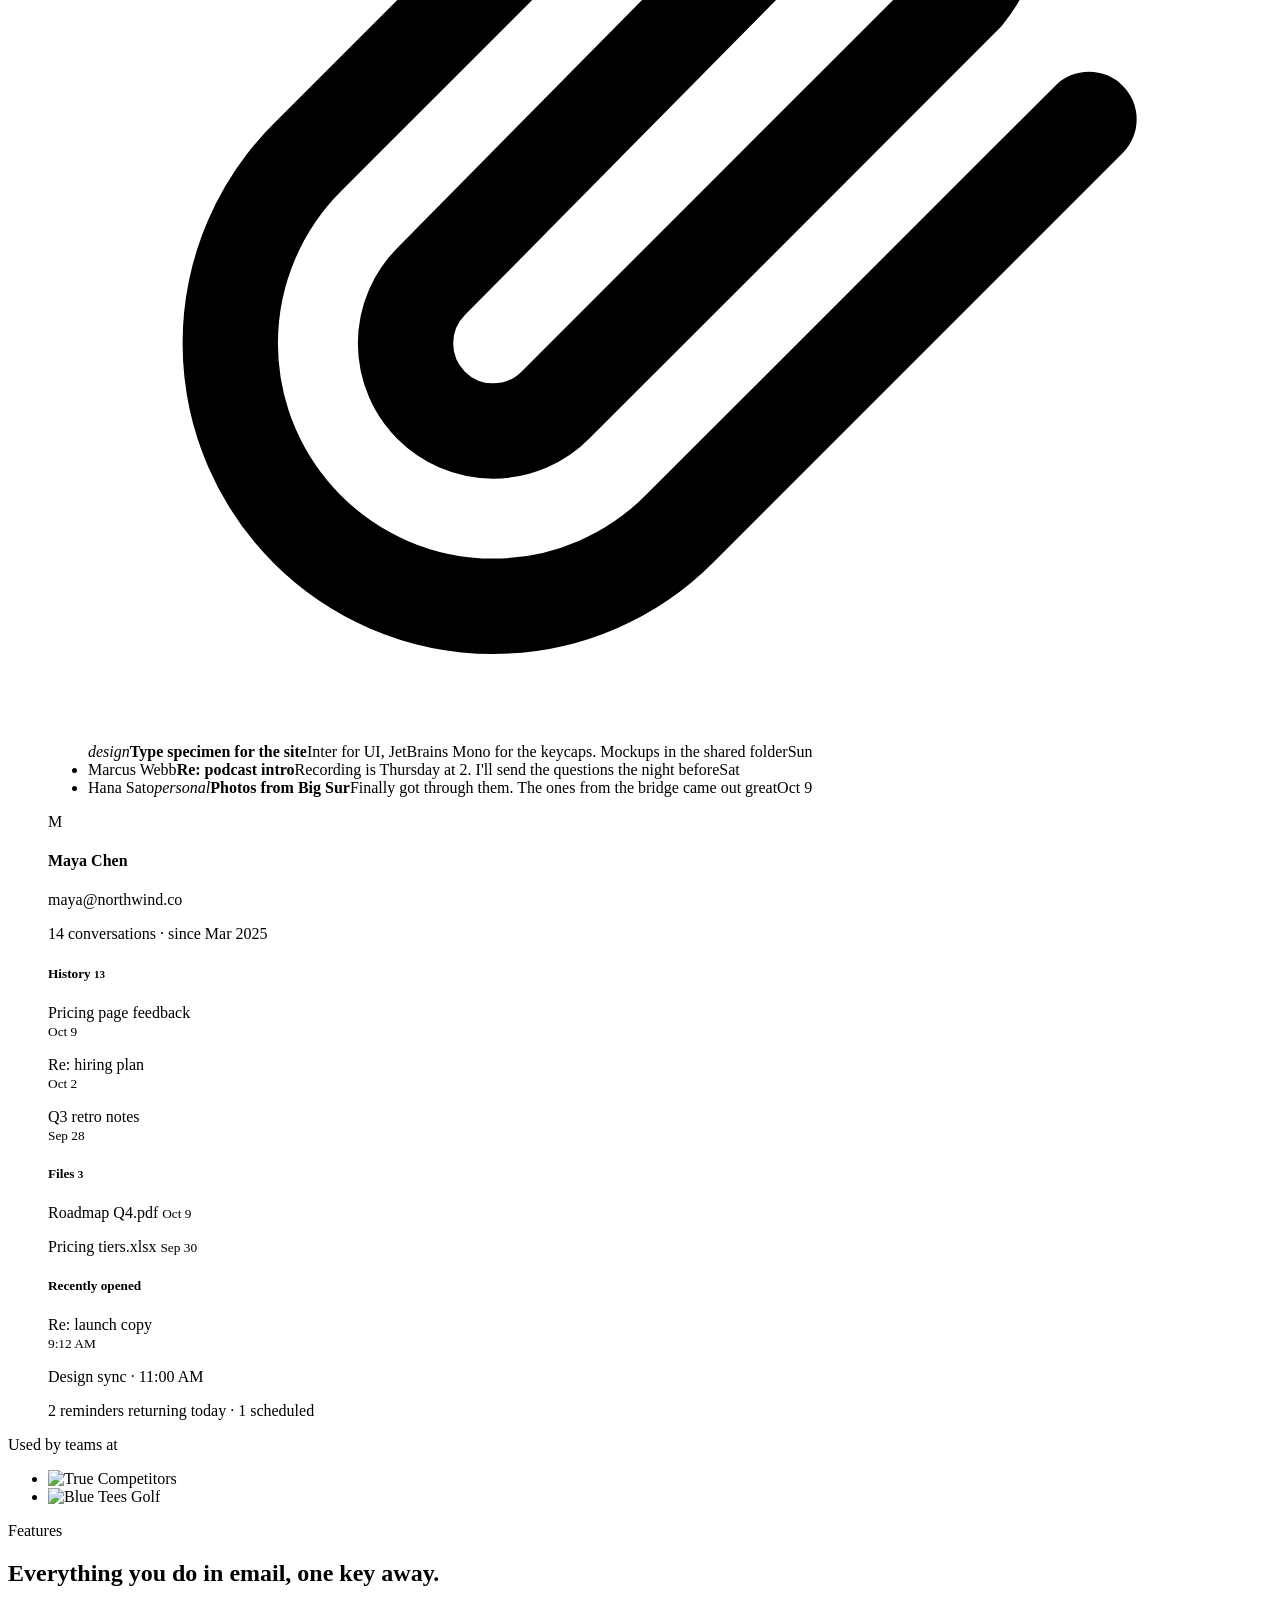
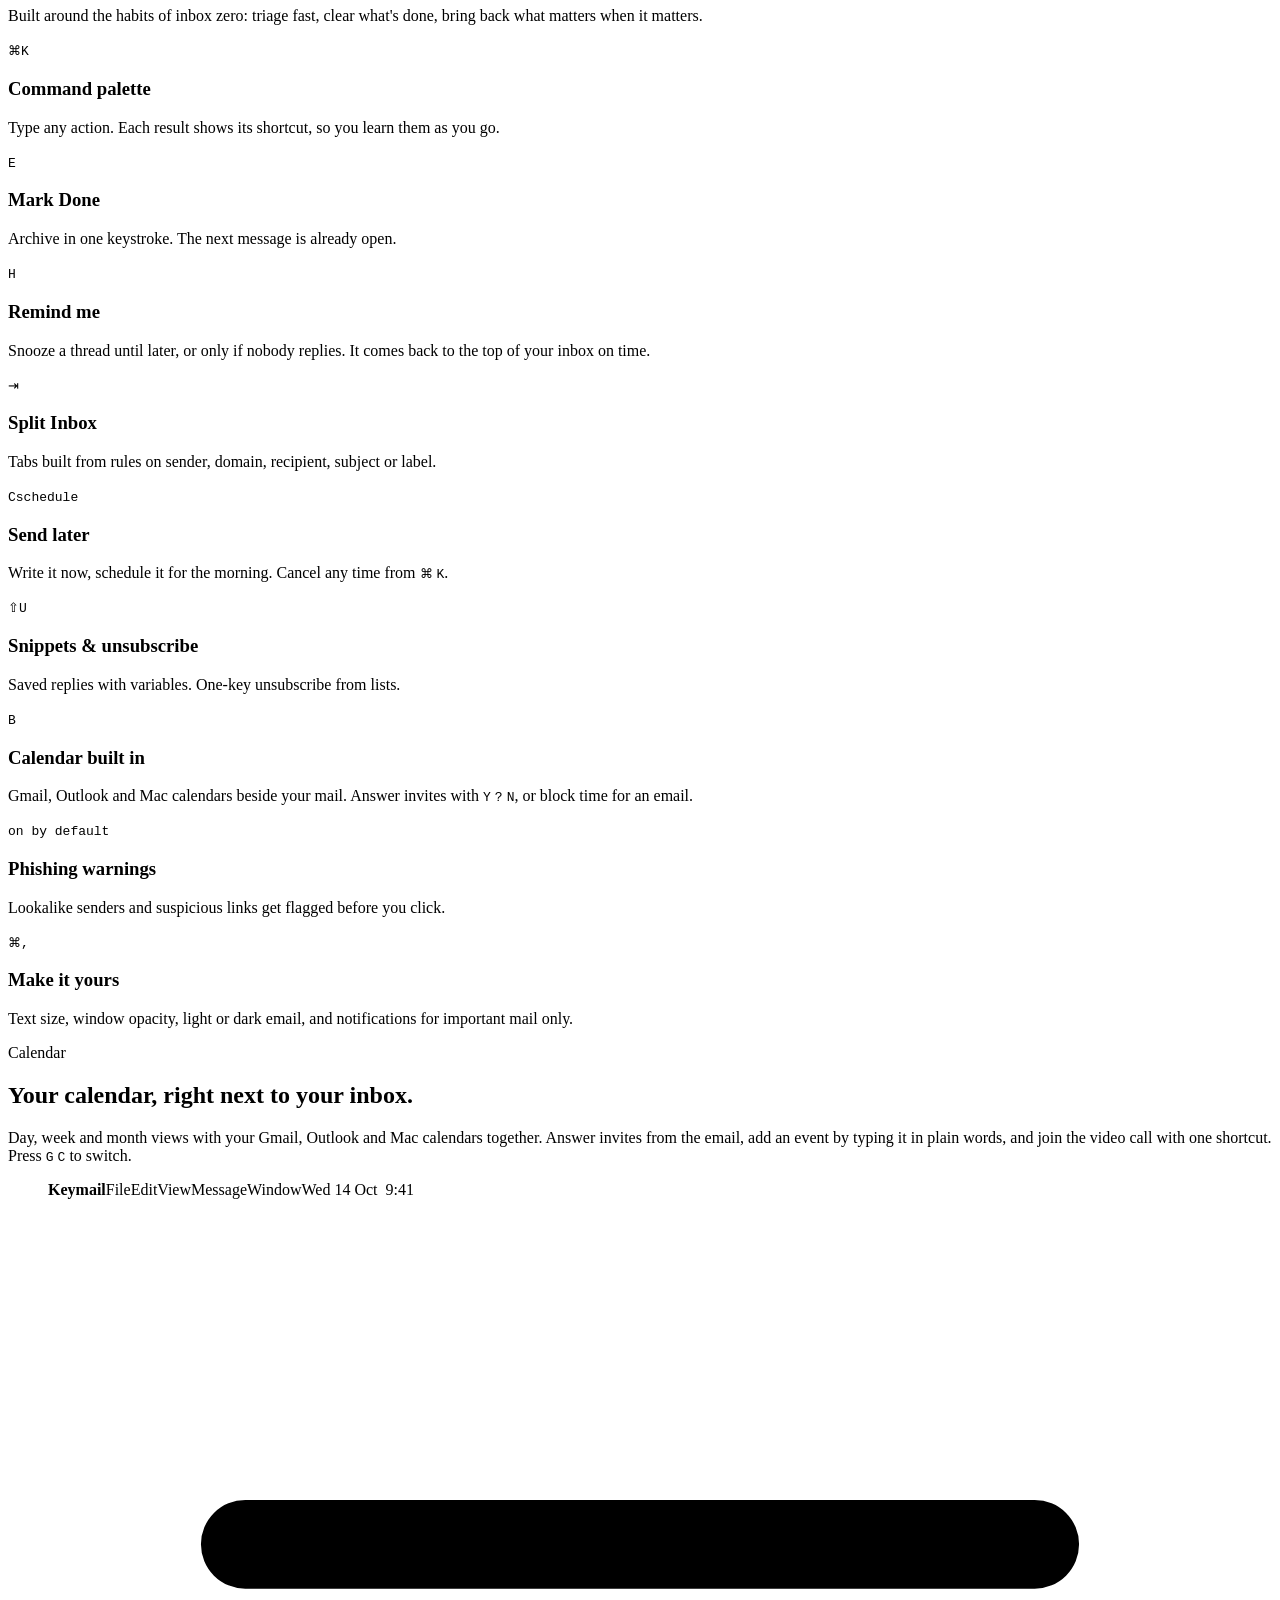
==== commit 37cc96a4: "Nav: add Roadmap link on all pages Co-Authored-By: Claude Opus 5.5 <noreply@anthropic.com>" ====
--- a/public/index.html
+++ b/public/index.html
@@ -19,7 +19,7 @@
 <nav>
   <div class="wrap">
     <a class="brand" href="/"><img src="/icon.png" alt="">Keymail</a>
-    <div class="links"><a href="/#features">Features</a><a href="/#ai">AI</a><a href="/#agents">Agents</a><a href="/#shortcuts">Shortcuts</a><a href="/#privacy">Privacy</a><a href="/releases/">Releases</a></div>
+    <div class="links"><a href="/#features">Features</a><a href="/#ai">AI</a><a href="/#agents">Agents</a><a href="/#shortcuts">Shortcuts</a><a href="/#privacy">Privacy</a><a href="/releases/">Releases</a><a href="/roadmap/">Roadmap</a></div>
     <a class="btn"><svg viewBox="0 0 24 24" fill="currentColor"><path d="M16.4 12.6c0-2.6 2.1-3.8 2.2-3.9-1.2-1.8-3.1-2-3.7-2-1.6-.2-3.1.9-3.9.9-.8 0-2-.9-3.4-.9-1.7 0-3.3 1-4.2 2.6-1.8 3.1-.5 7.7 1.3 10.2.9 1.2 1.9 2.6 3.2 2.6 1.3-.1 1.8-.8 3.3-.8 1.6 0 2 .8 3.4.8 1.4 0 2.3-1.3 3.1-2.5 1-1.4 1.4-2.8 1.4-2.9-.1 0-2.7-1-2.7-4.1zM13.9 5c.7-.9 1.2-2 1-3.2-1 0-2.3.7-3 1.6-.7.7-1.2 1.9-1.1 3.1 1.2.1 2.3-.6 3.1-1.5z"/></svg><span>Download</span></a>
   </div>
 </nav>
@@ -208,7 +208,7 @@
 <footer>
   <div class="wrap">
     <span>© 2026 Keymail</span>
-    <span><span>GitHub</span> · <a href="/releases/">Release notes</a> · <a href="/privacy/">Privacy policy</a></span>
+    <span><span>GitHub</span> · <a href="/releases/">Release notes</a> · <a href="/roadmap/">Roadmap</a> · <a href="/privacy/">Privacy policy</a></span>
   </div>
 </footer>
 
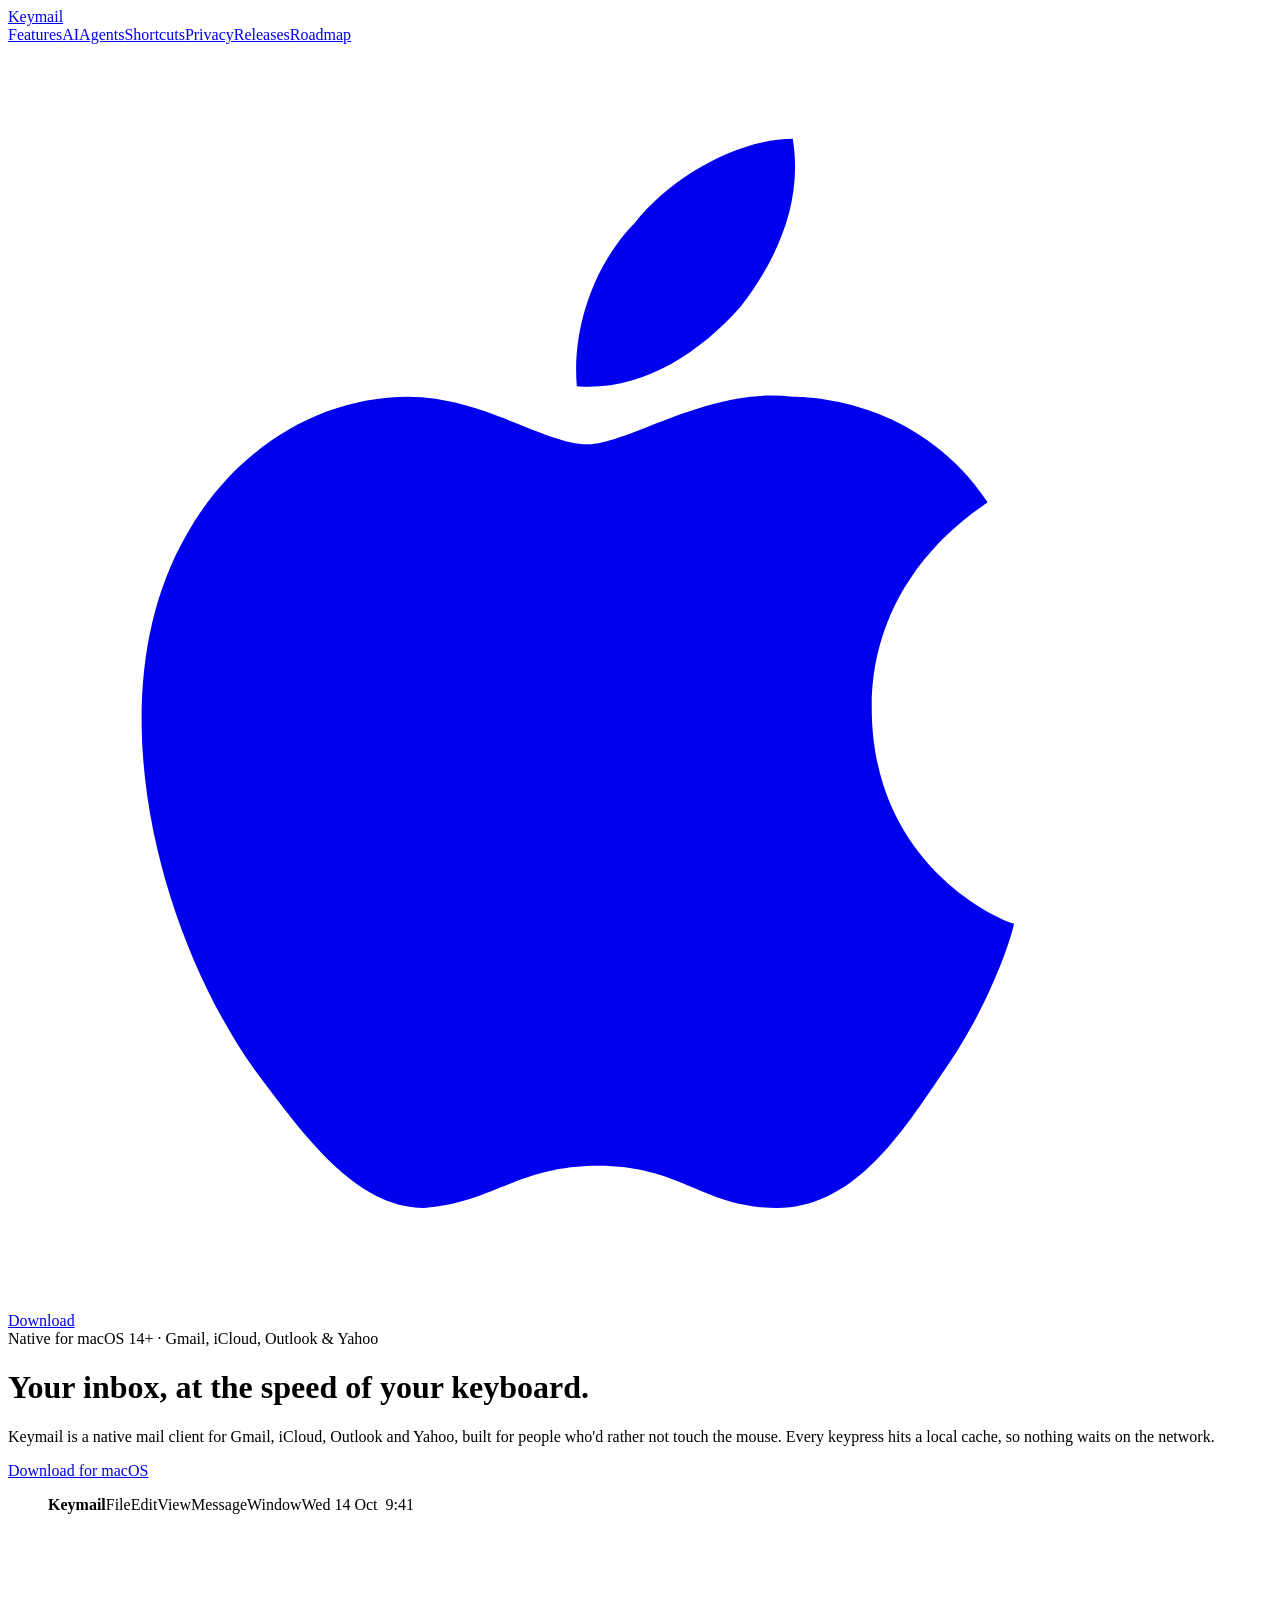
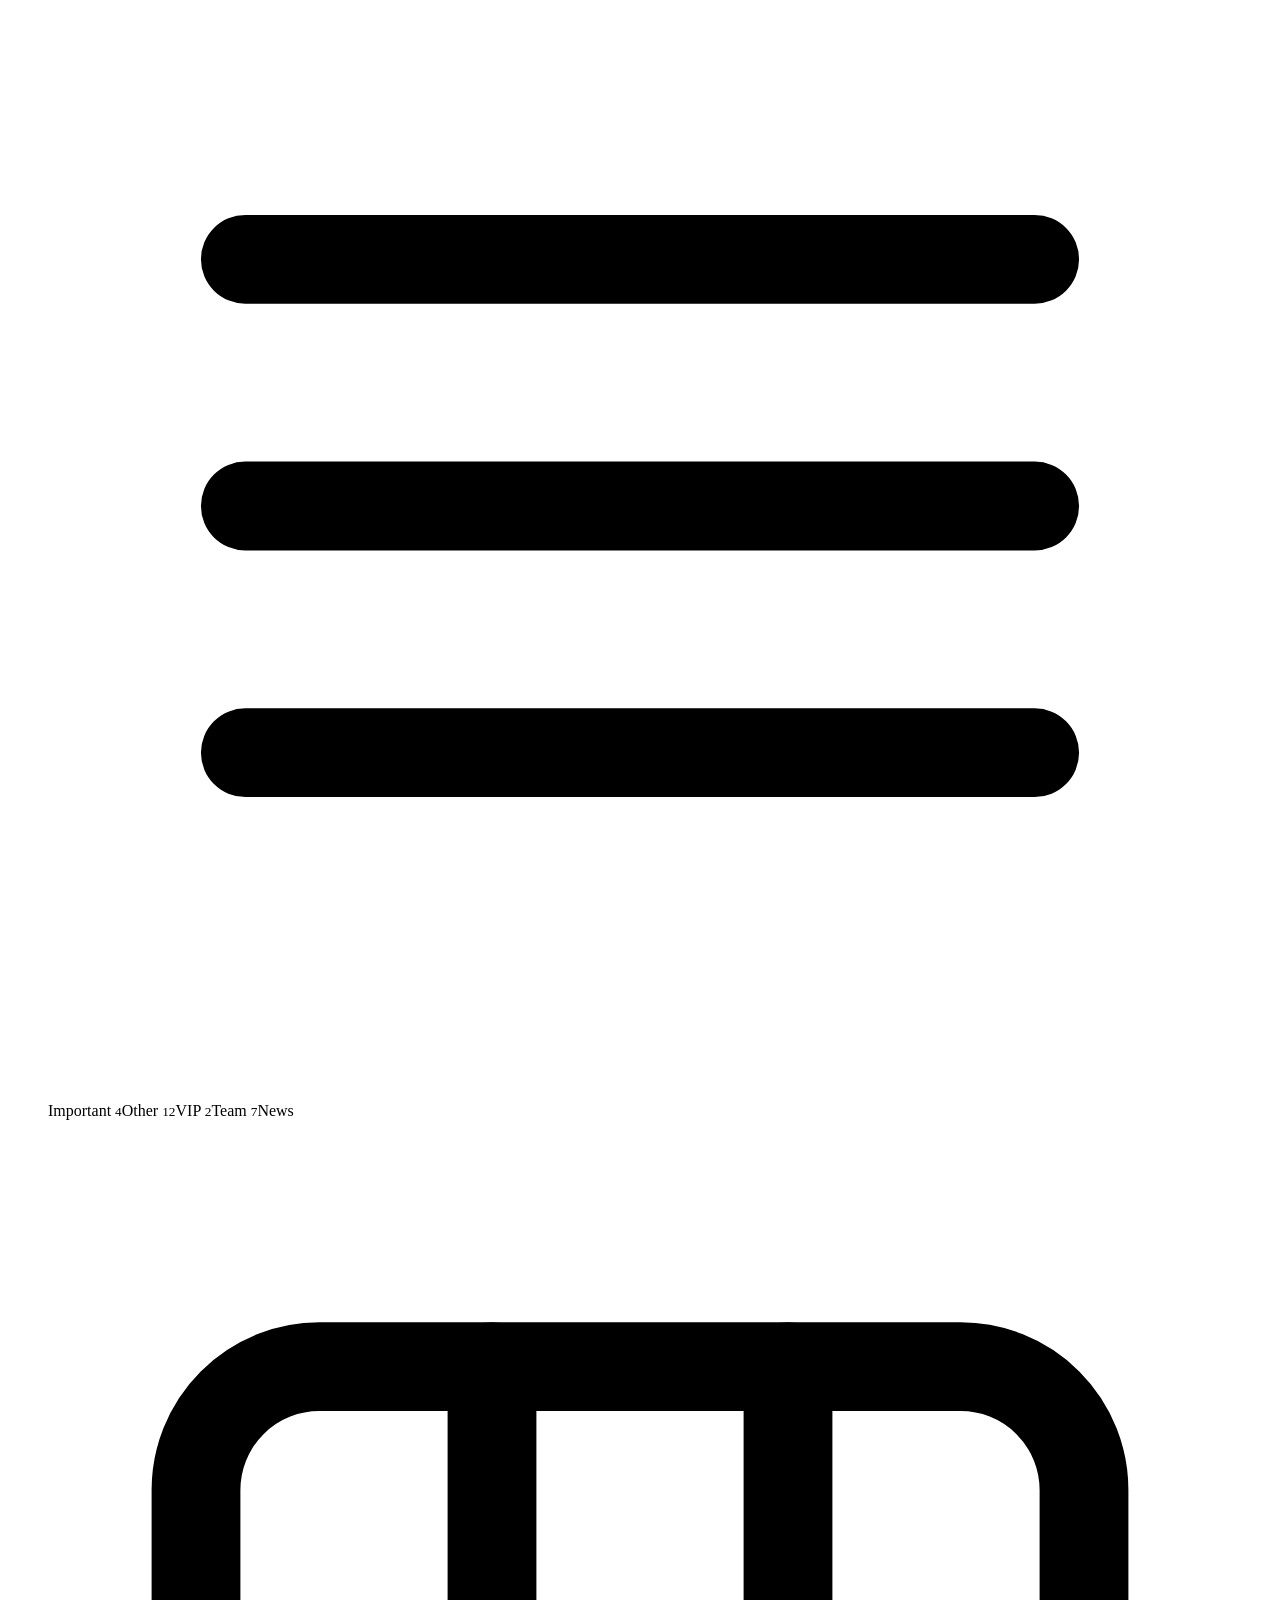
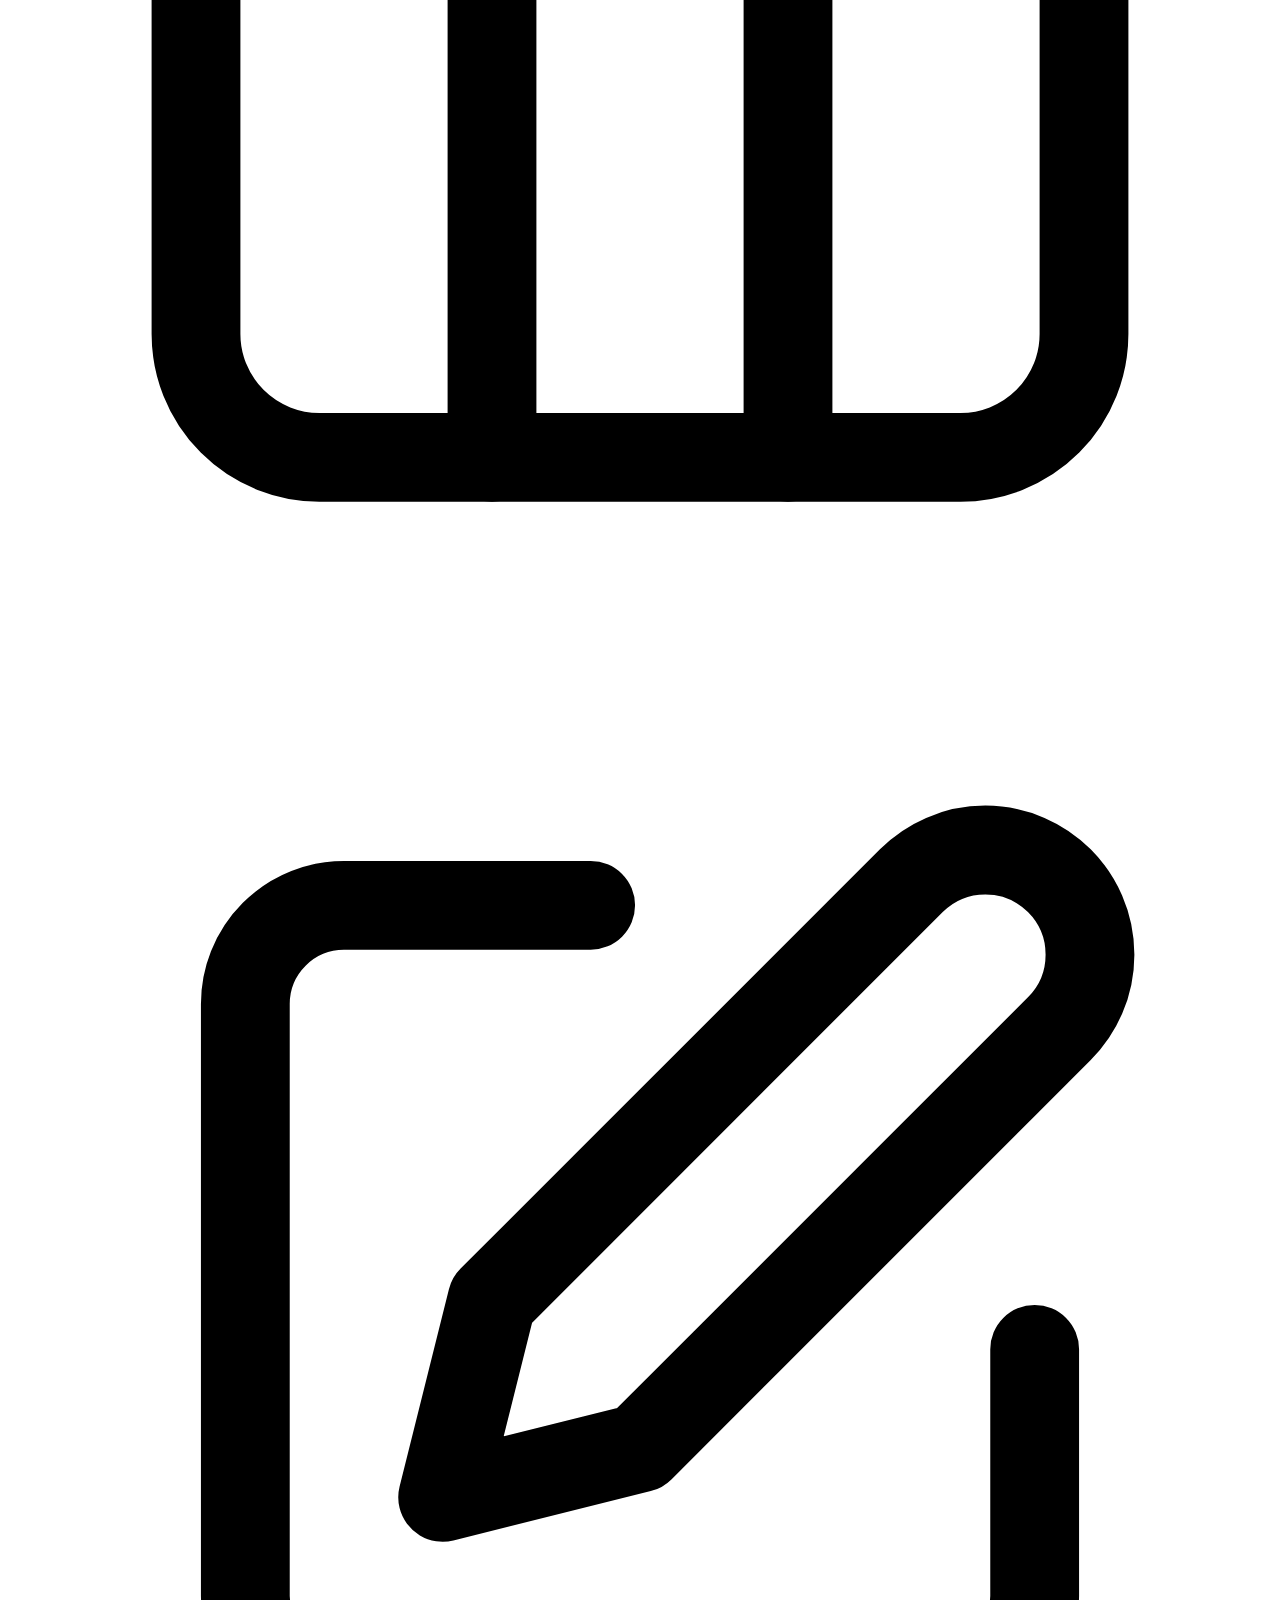
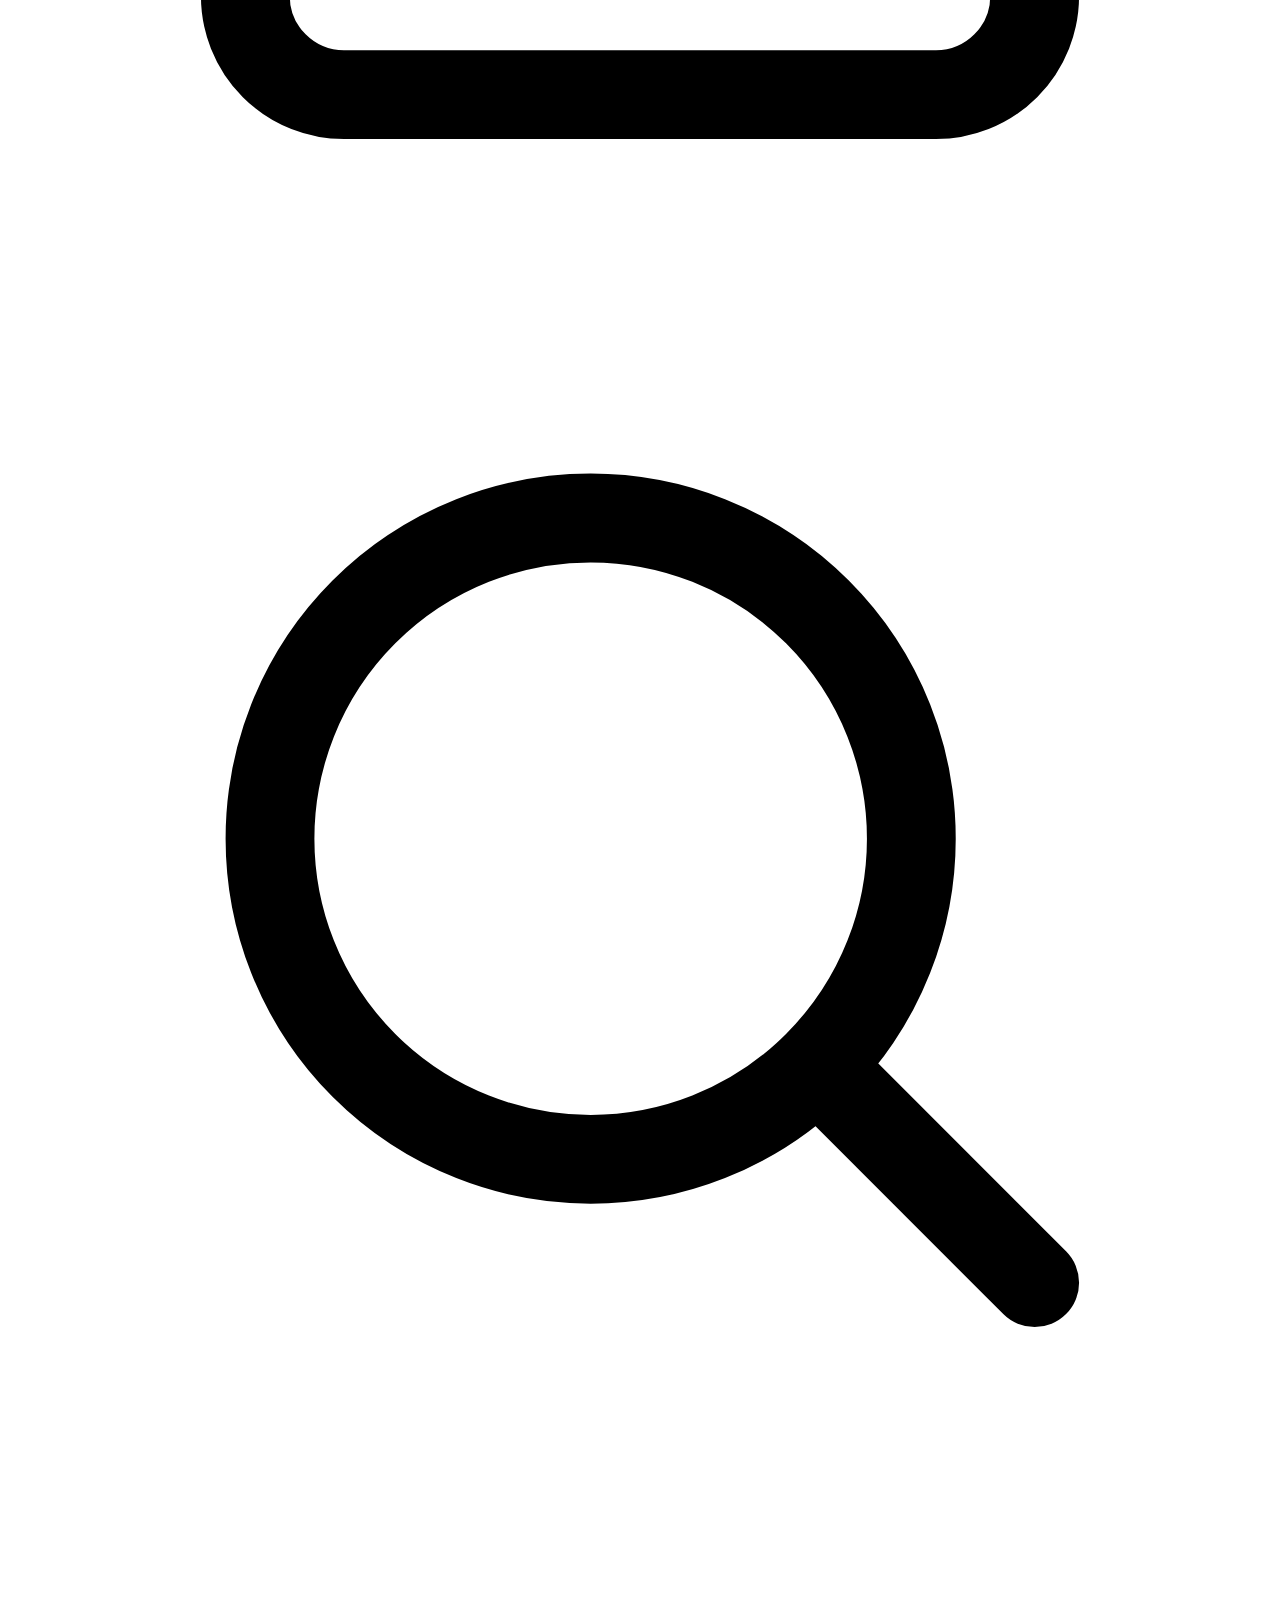
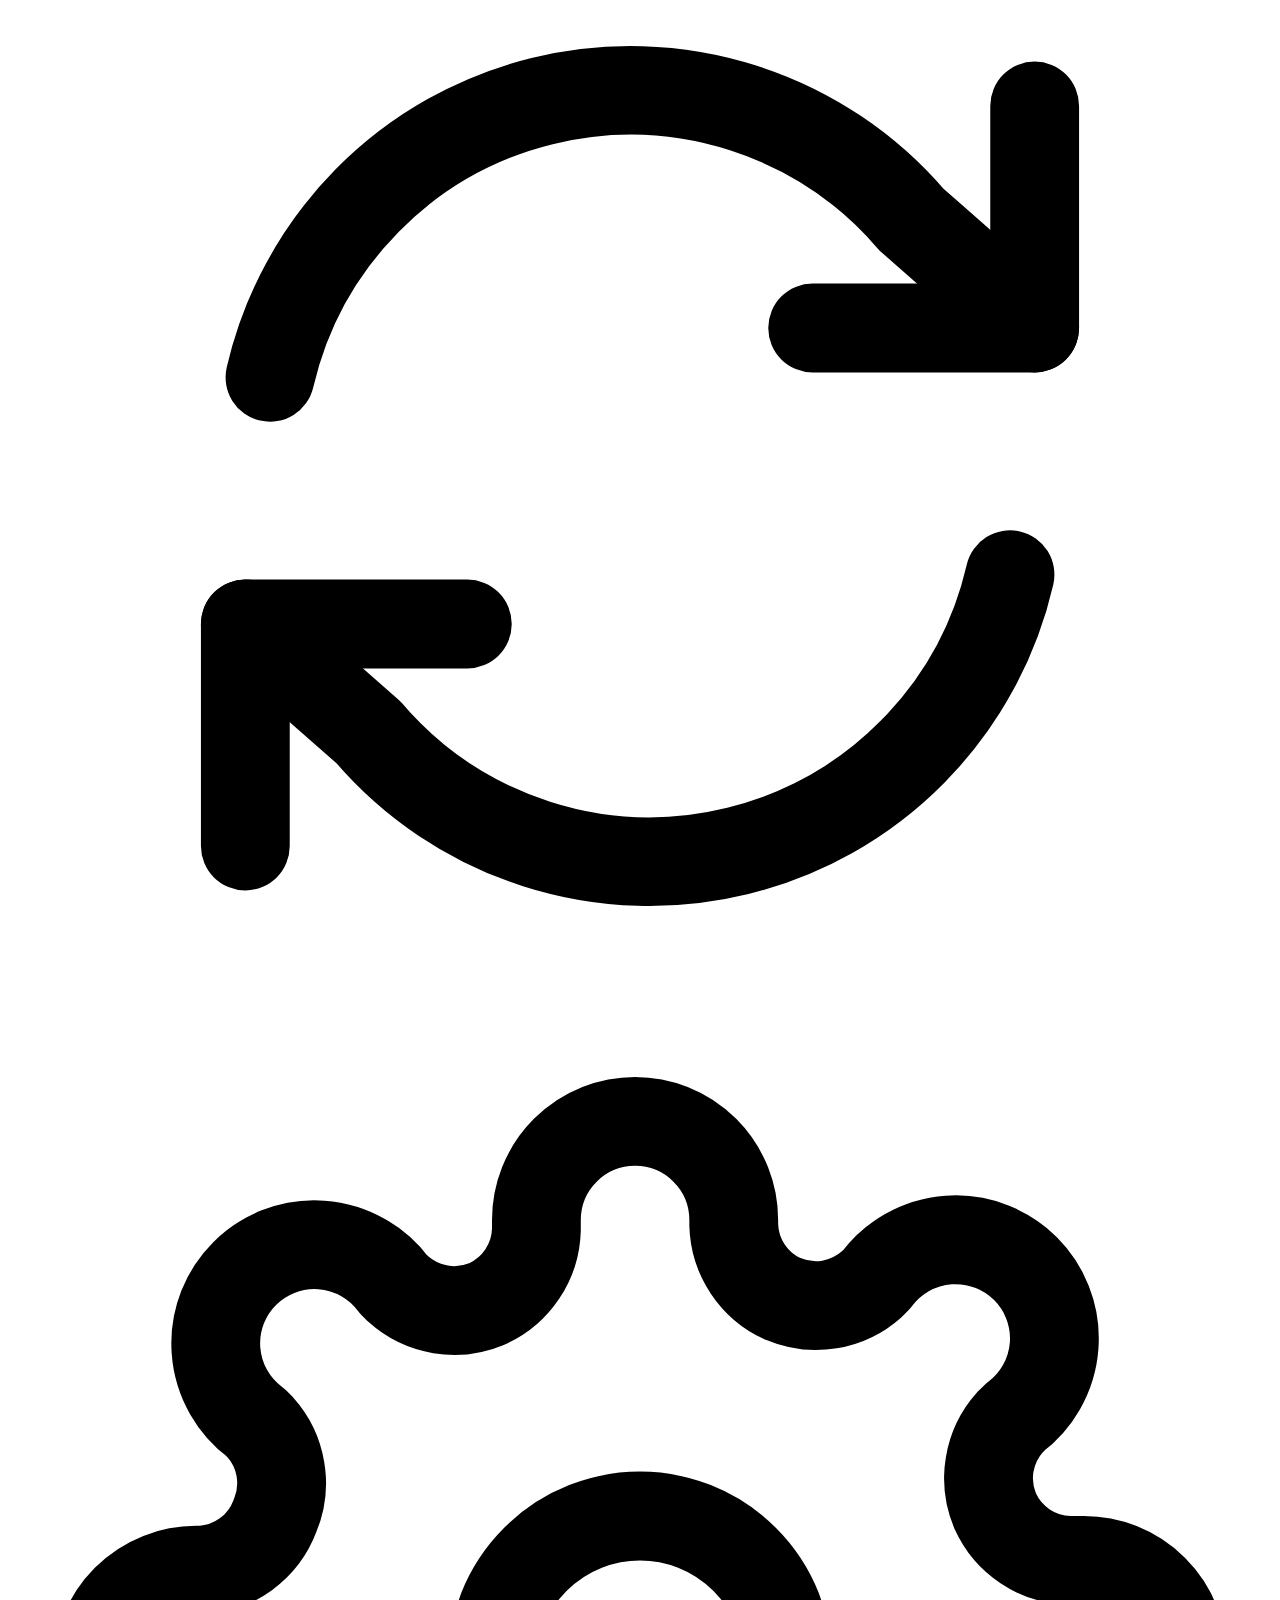
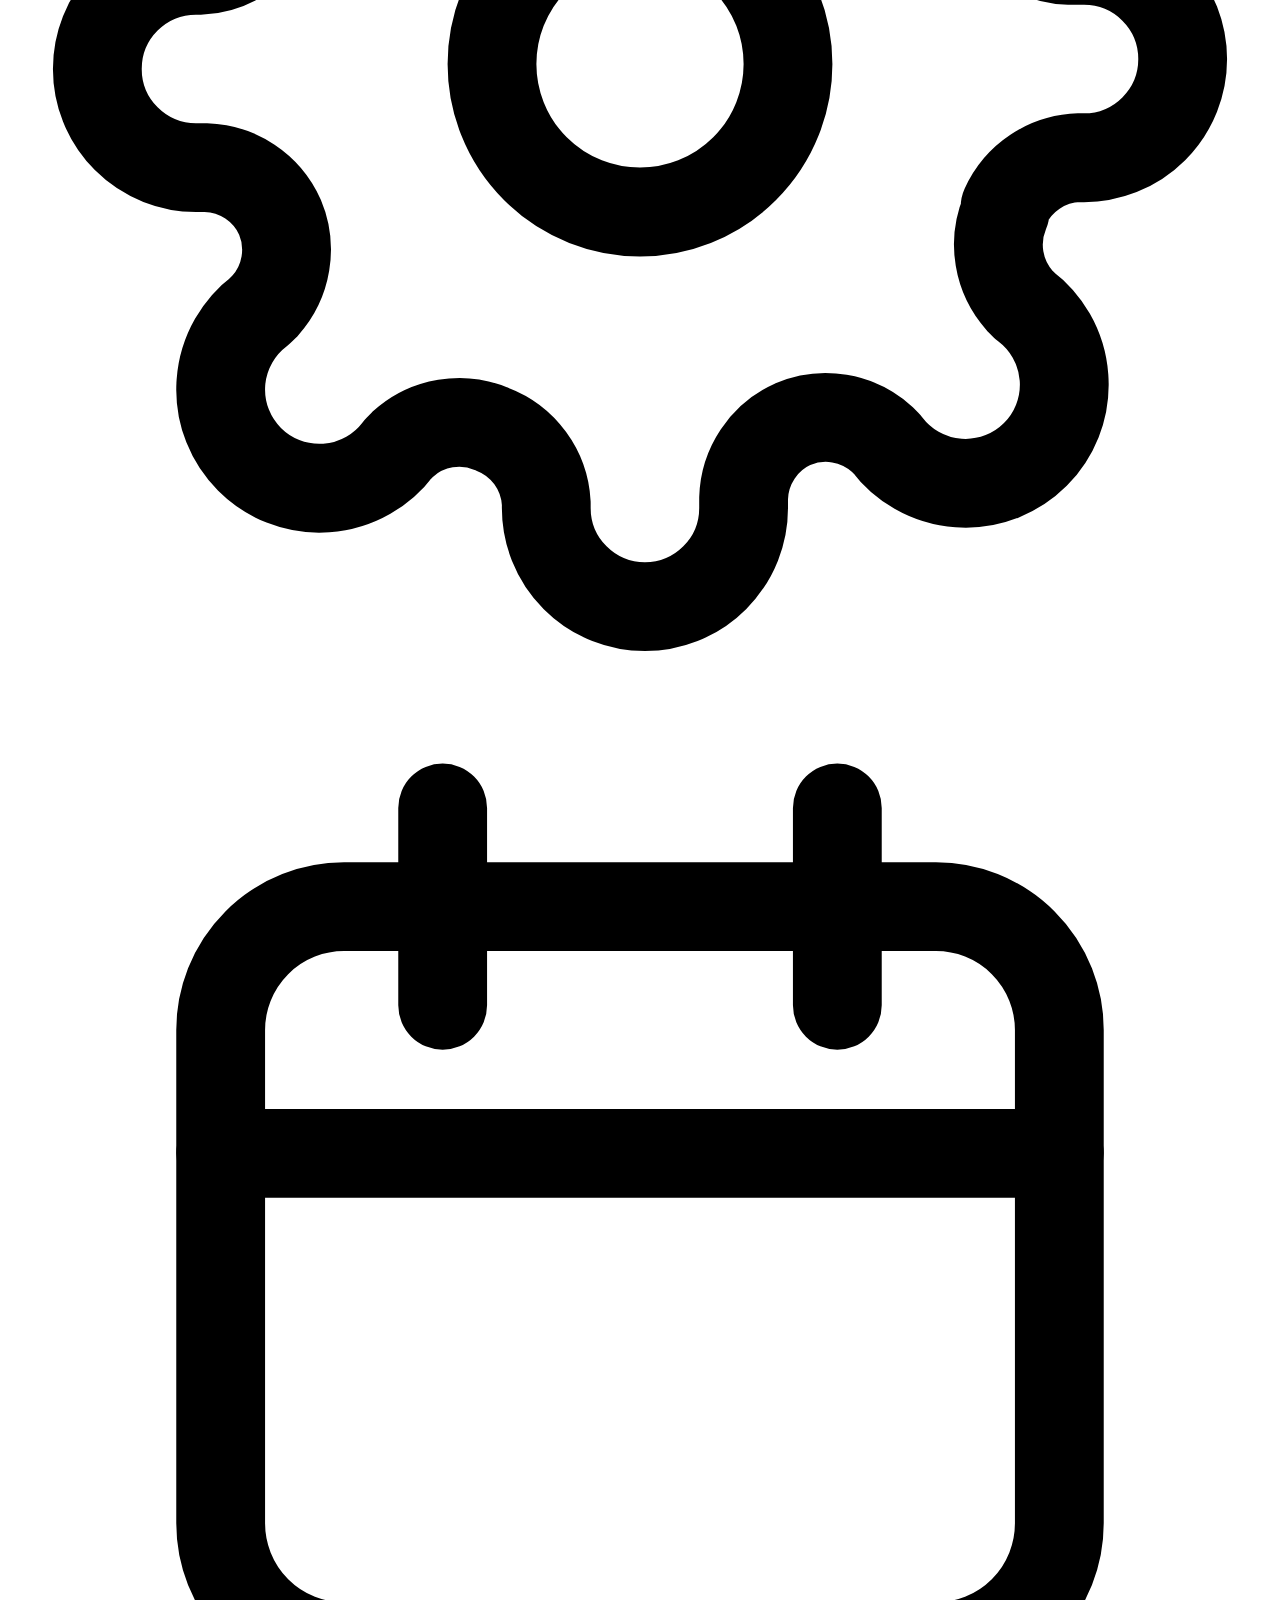
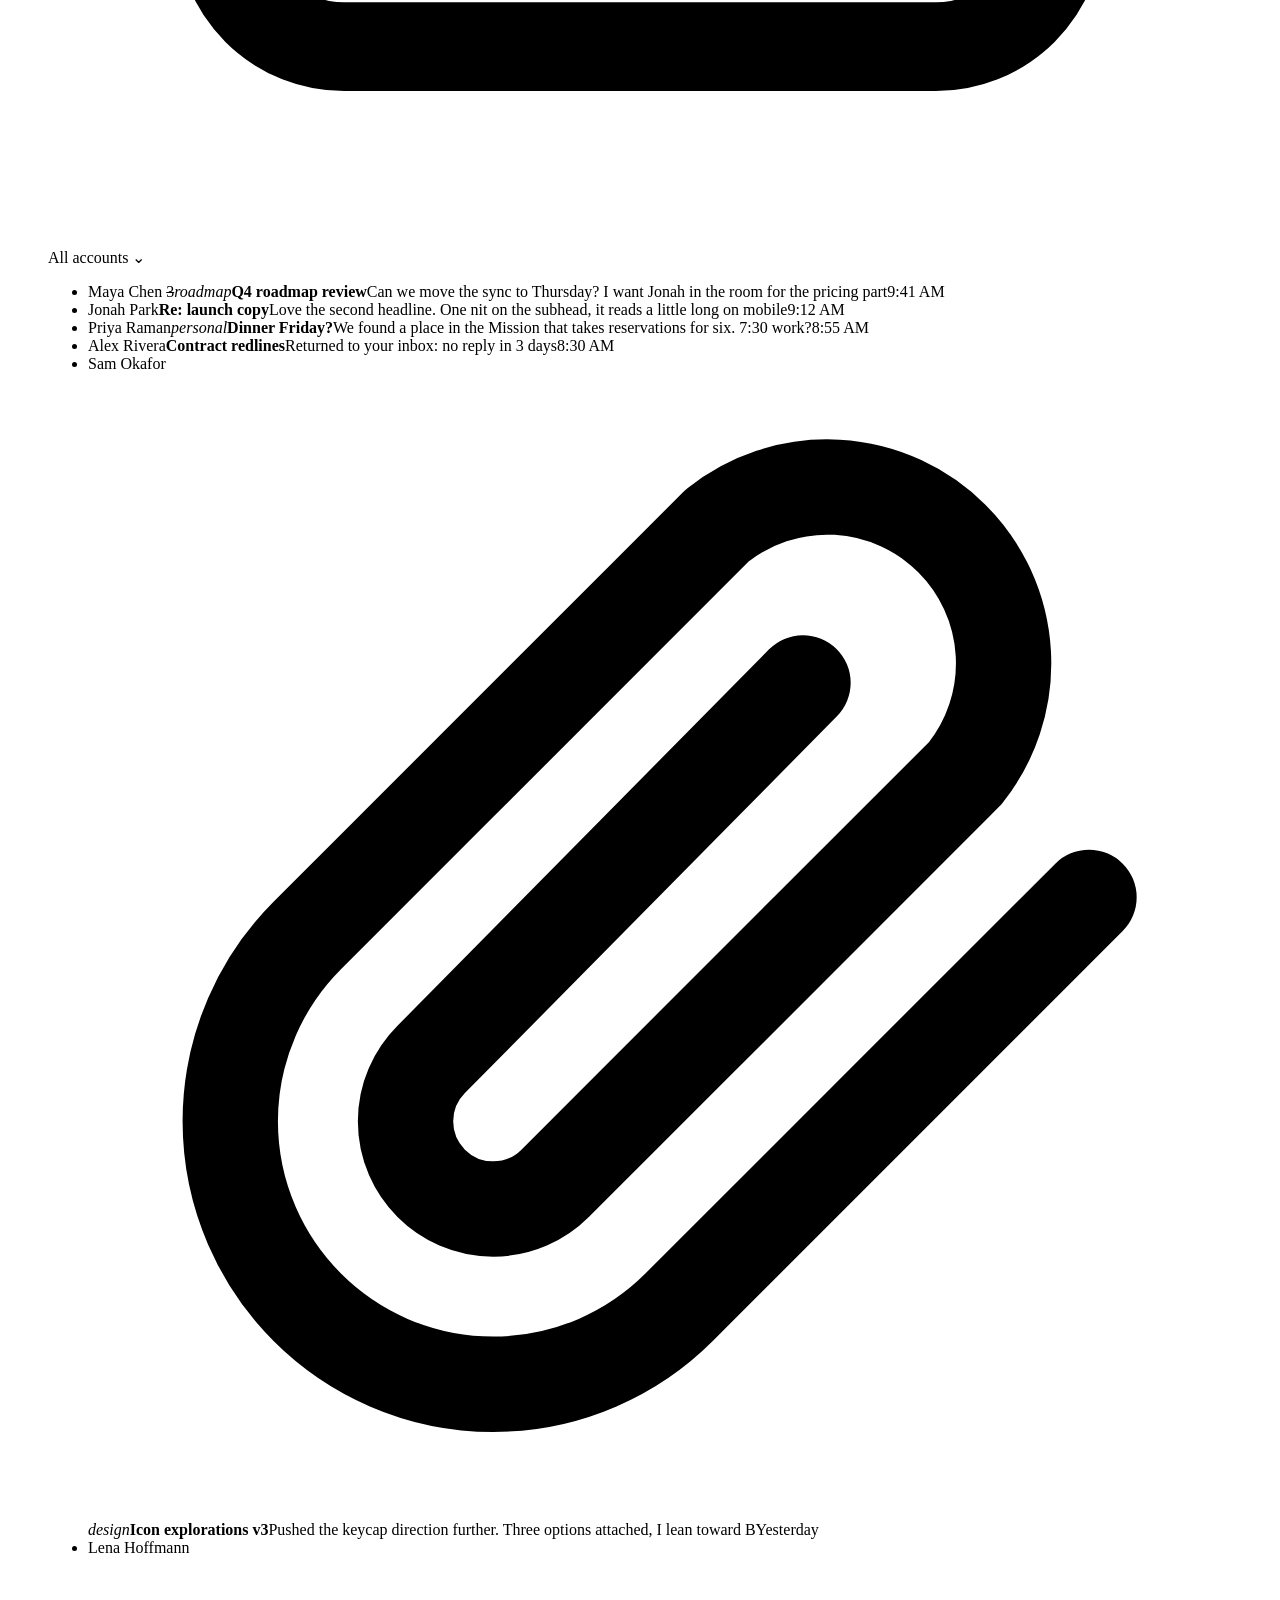
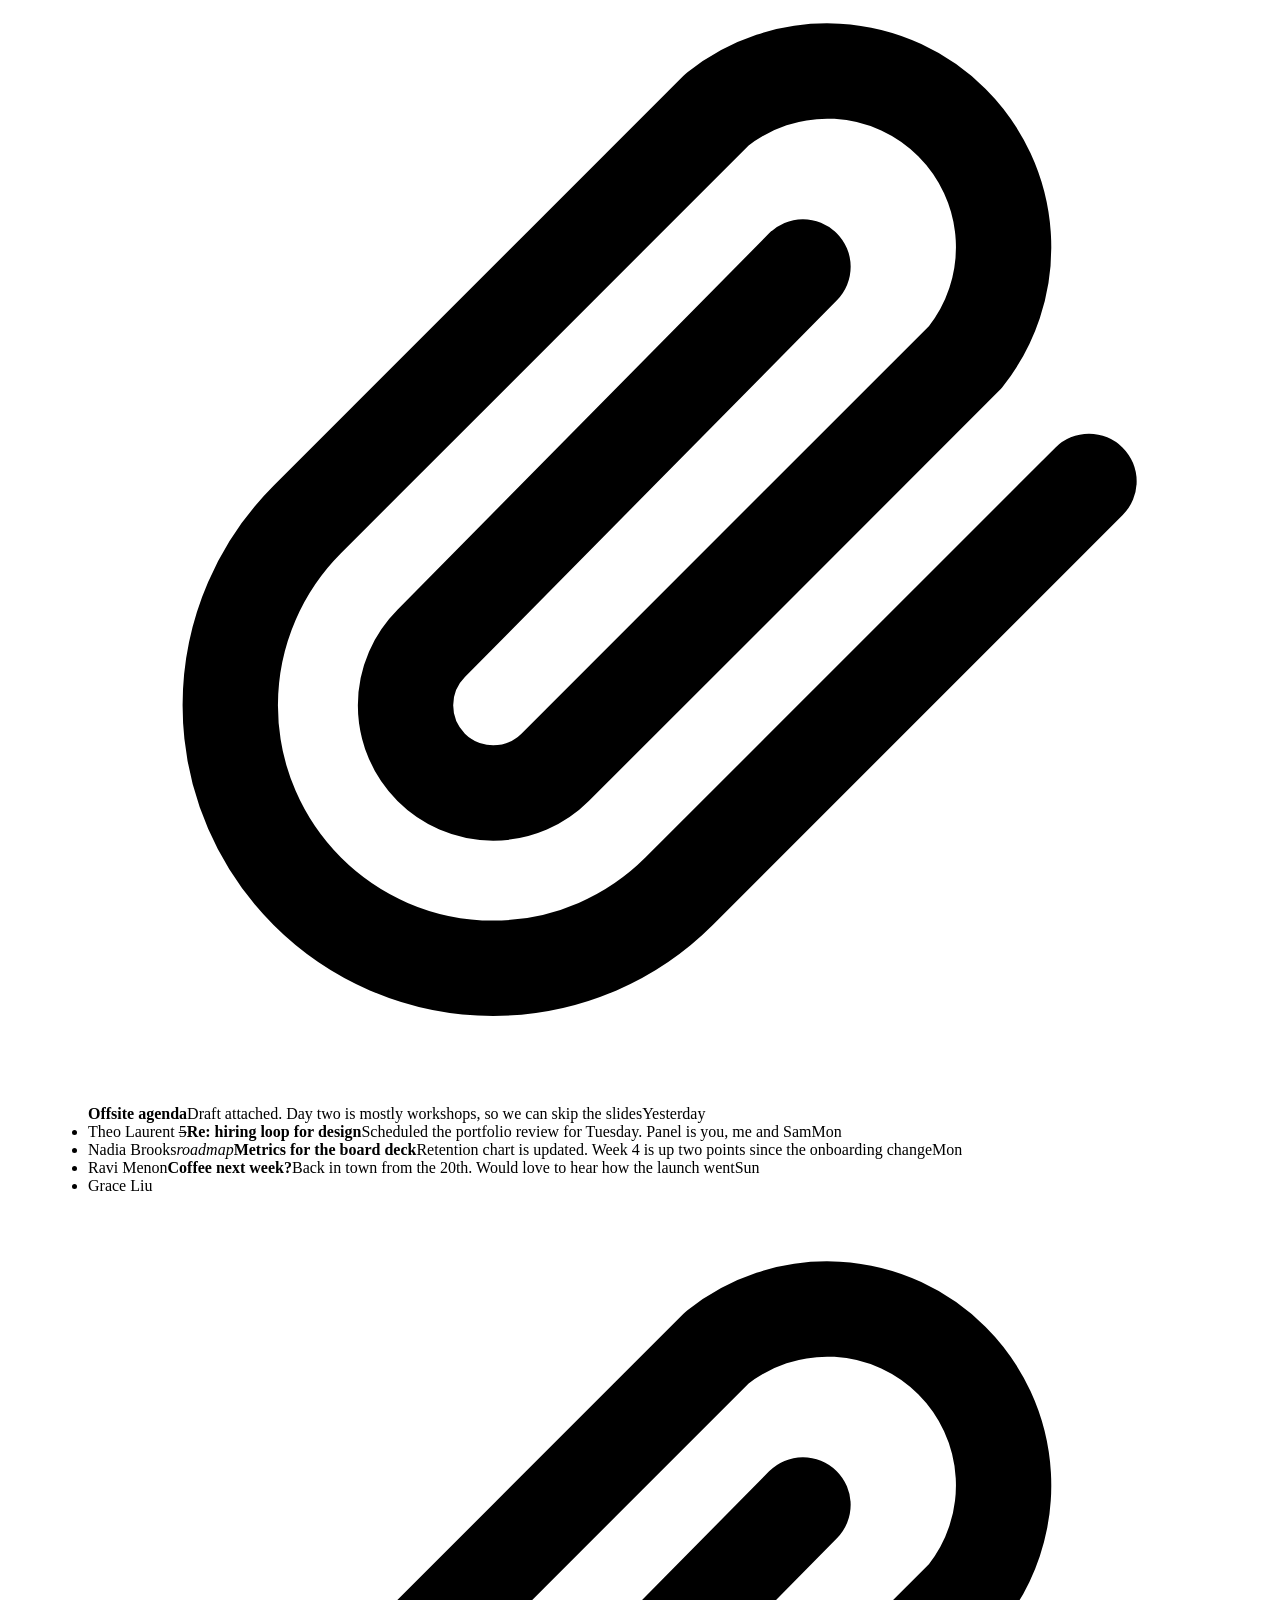
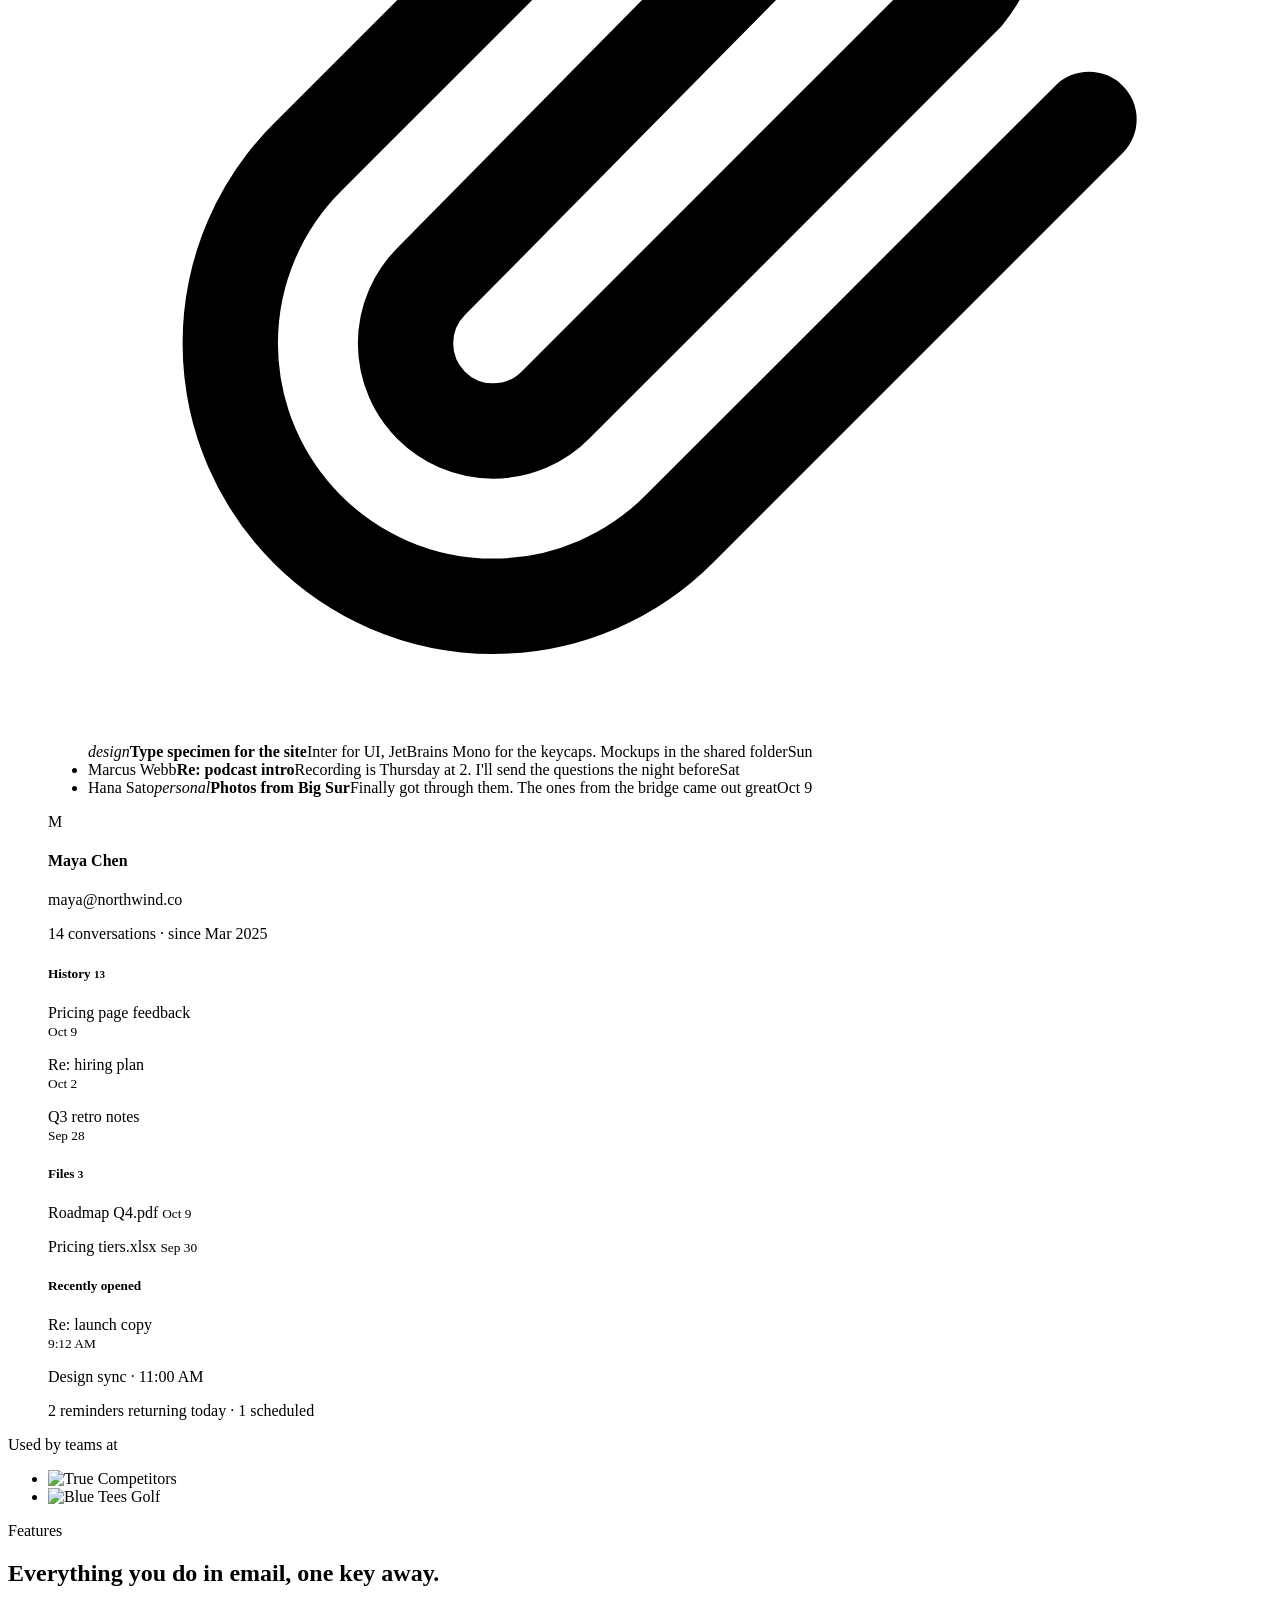
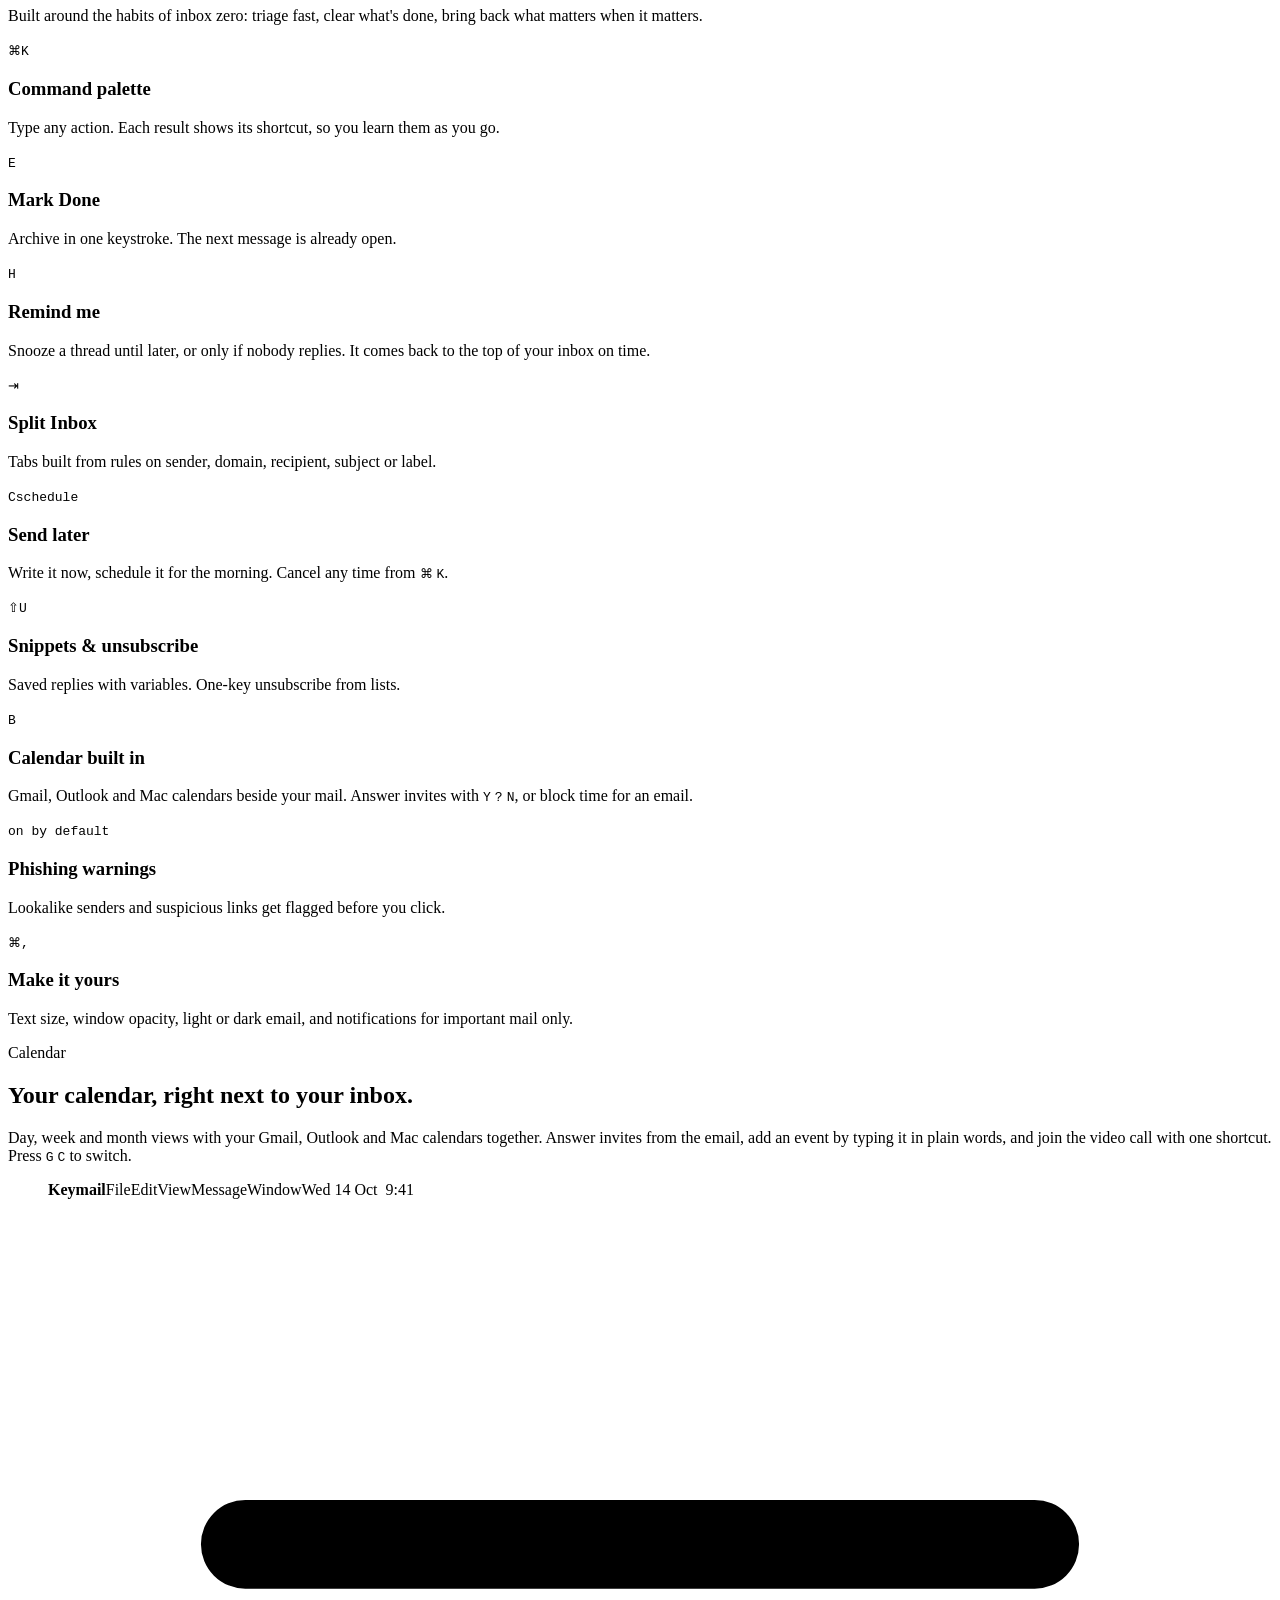
==== commit a11eb5d0: "Download buttons link to Keymail 1.0.26 (zip) Co-Authored-By: Claude Opus 5.5 <noreply@anthropic.com" ====
--- a/public/index.html
+++ b/public/index.html
@@ -20,7 +20,7 @@
   <div class="wrap">
     <a class="brand" href="/"><img src="/icon.png" alt="">Keymail</a>
     <div class="links"><a href="/#features">Features</a><a href="/#ai">AI</a><a href="/#agents">Agents</a><a href="/#shortcuts">Shortcuts</a><a href="/#privacy">Privacy</a><a href="/releases/">Releases</a><a href="/roadmap/">Roadmap</a></div>
-    <a class="btn"><svg viewBox="0 0 24 24" fill="currentColor"><path d="M16.4 12.6c0-2.6 2.1-3.8 2.2-3.9-1.2-1.8-3.1-2-3.7-2-1.6-.2-3.1.9-3.9.9-.8 0-2-.9-3.4-.9-1.7 0-3.3 1-4.2 2.6-1.8 3.1-.5 7.7 1.3 10.2.9 1.2 1.9 2.6 3.2 2.6 1.3-.1 1.8-.8 3.3-.8 1.6 0 2 .8 3.4.8 1.4 0 2.3-1.3 3.1-2.5 1-1.4 1.4-2.8 1.4-2.9-.1 0-2.7-1-2.7-4.1zM13.9 5c.7-.9 1.2-2 1-3.2-1 0-2.3.7-3 1.6-.7.7-1.2 1.9-1.1 3.1 1.2.1 2.3-.6 3.1-1.5z"/></svg><span>Download</span></a>
+    <a class="btn" href="https://github.com/dcdunk/keymail-app/releases/download/v1.0.26/Keymail-1.0.26.zip"><svg viewBox="0 0 24 24" fill="currentColor"><path d="M16.4 12.6c0-2.6 2.1-3.8 2.2-3.9-1.2-1.8-3.1-2-3.7-2-1.6-.2-3.1.9-3.9.9-.8 0-2-.9-3.4-.9-1.7 0-3.3 1-4.2 2.6-1.8 3.1-.5 7.7 1.3 10.2.9 1.2 1.9 2.6 3.2 2.6 1.3-.1 1.8-.8 3.3-.8 1.6 0 2 .8 3.4.8 1.4 0 2.3-1.3 3.1-2.5 1-1.4 1.4-2.8 1.4-2.9-.1 0-2.7-1-2.7-4.1zM13.9 5c.7-.9 1.2-2 1-3.2-1 0-2.3.7-3 1.6-.7.7-1.2 1.9-1.1 3.1 1.2.1 2.3-.6 3.1-1.5z"/></svg><span>Download</span></a>
   </div>
 </nav>
 
@@ -29,7 +29,7 @@
     <div class="eyebrow"><b></b>Native for macOS 14+ · Gmail, iCloud, Outlook &amp; Yahoo</div>
     <h1><span>Your inbox, at the speed of your keyboard.</span></h1>
     <p class="lede">Keymail is a native mail client for Gmail, iCloud, Outlook and Yahoo, built for people who'd rather not touch the mouse. Every keypress hits a local cache, so nothing waits on the network.</p>
-    <a class="btn lg">Download for macOS</a>
+    <a class="btn lg" href="https://github.com/dcdunk/keymail-app/releases/download/v1.0.26/Keymail-1.0.26.zip">Download for macOS</a>
 
     <figure class="desk" aria-label="Keymail running on a Mac desktop, its translucent window showing the wallpaper through it">
       <div class="screen">
@@ -201,14 +201,14 @@
     <img src="/icon.png" alt="Keymail app icon">
     <h2>Get to inbox zero before your coffee's cold.</h2>
     <p class="intro">For macOS 14 and later. Works with Gmail, iCloud Mail, Outlook and Yahoo Mail.</p>
-    <div class="ctas"><a class="btn lg">Download Keymail</a><a class="btn lg ghost" href="mailto:hello@keymailapp.com">Contact us</a></div>
+    <div class="ctas"><a class="btn lg" href="https://github.com/dcdunk/keymail-app/releases/download/v1.0.26/Keymail-1.0.26.zip">Download Keymail</a><a class="btn lg ghost" href="mailto:hello@keymailapp.com">Contact us</a></div>
   </div>
 </section>
 
 <footer>
   <div class="wrap">
     <span>© 2026 Keymail</span>
-    <span><span>GitHub</span> · <a href="/releases/">Release notes</a> · <a href="/roadmap/">Roadmap</a> · <a href="/privacy/">Privacy policy</a></span>
+    <span><span>GitHub</span> · <a href="/releases/">Release notes</a> · <a href="/roadmap/">Roadmap</a> · <a href="/privacy/">Privacy policy</a> · <a href="/terms/">Terms of service</a></span>
   </div>
 </footer>
 
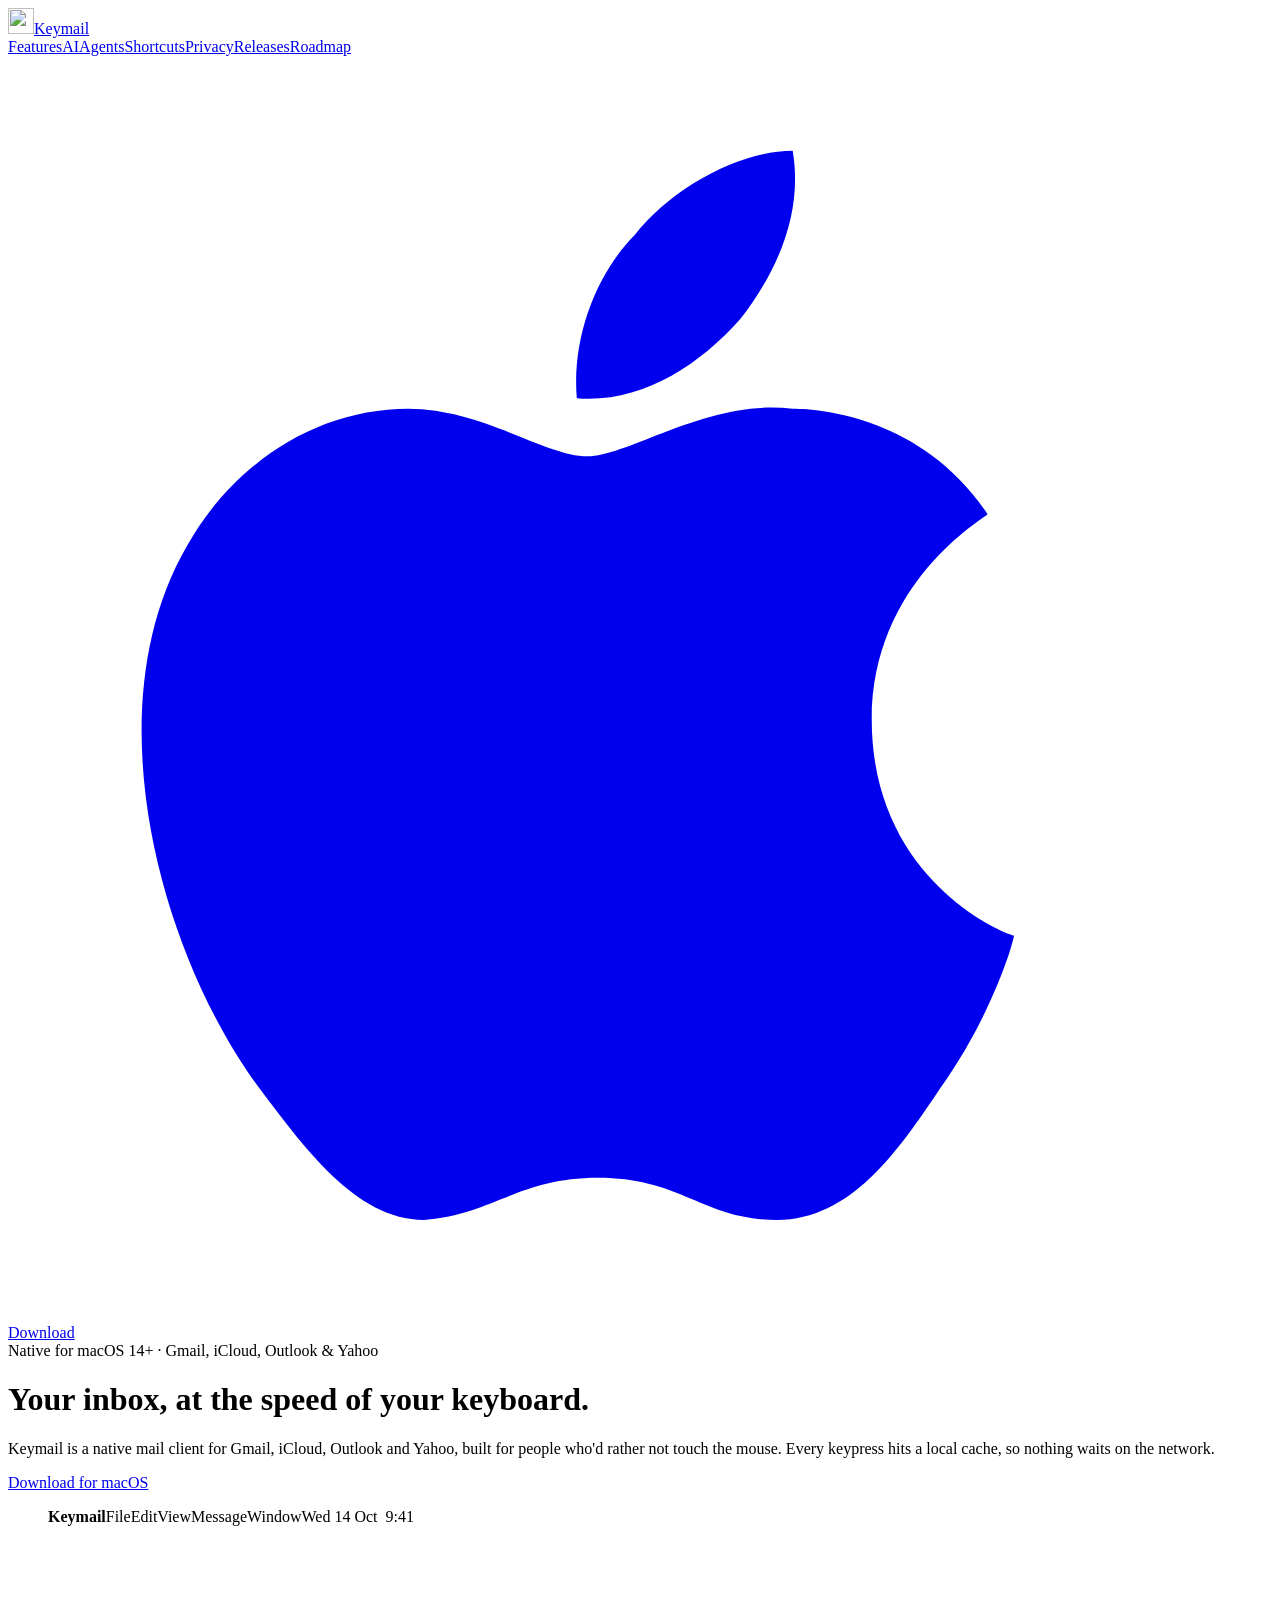
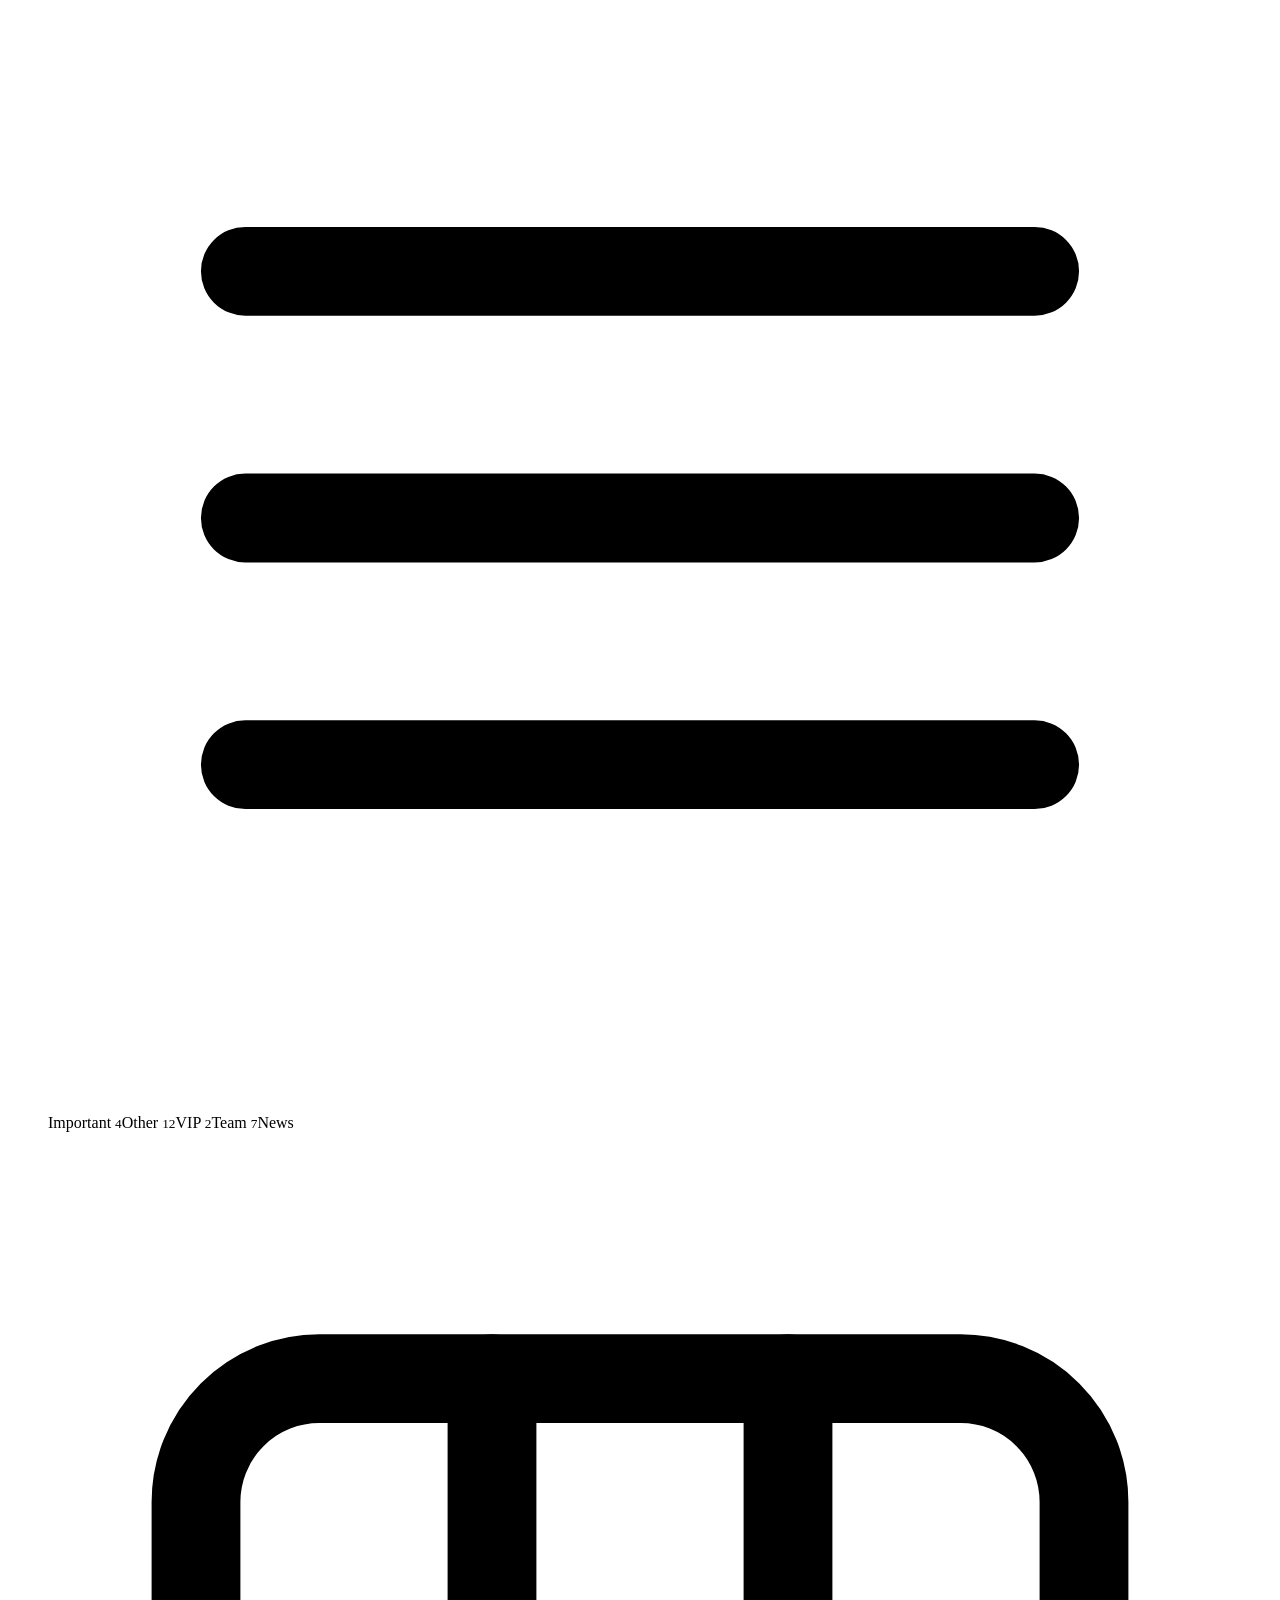
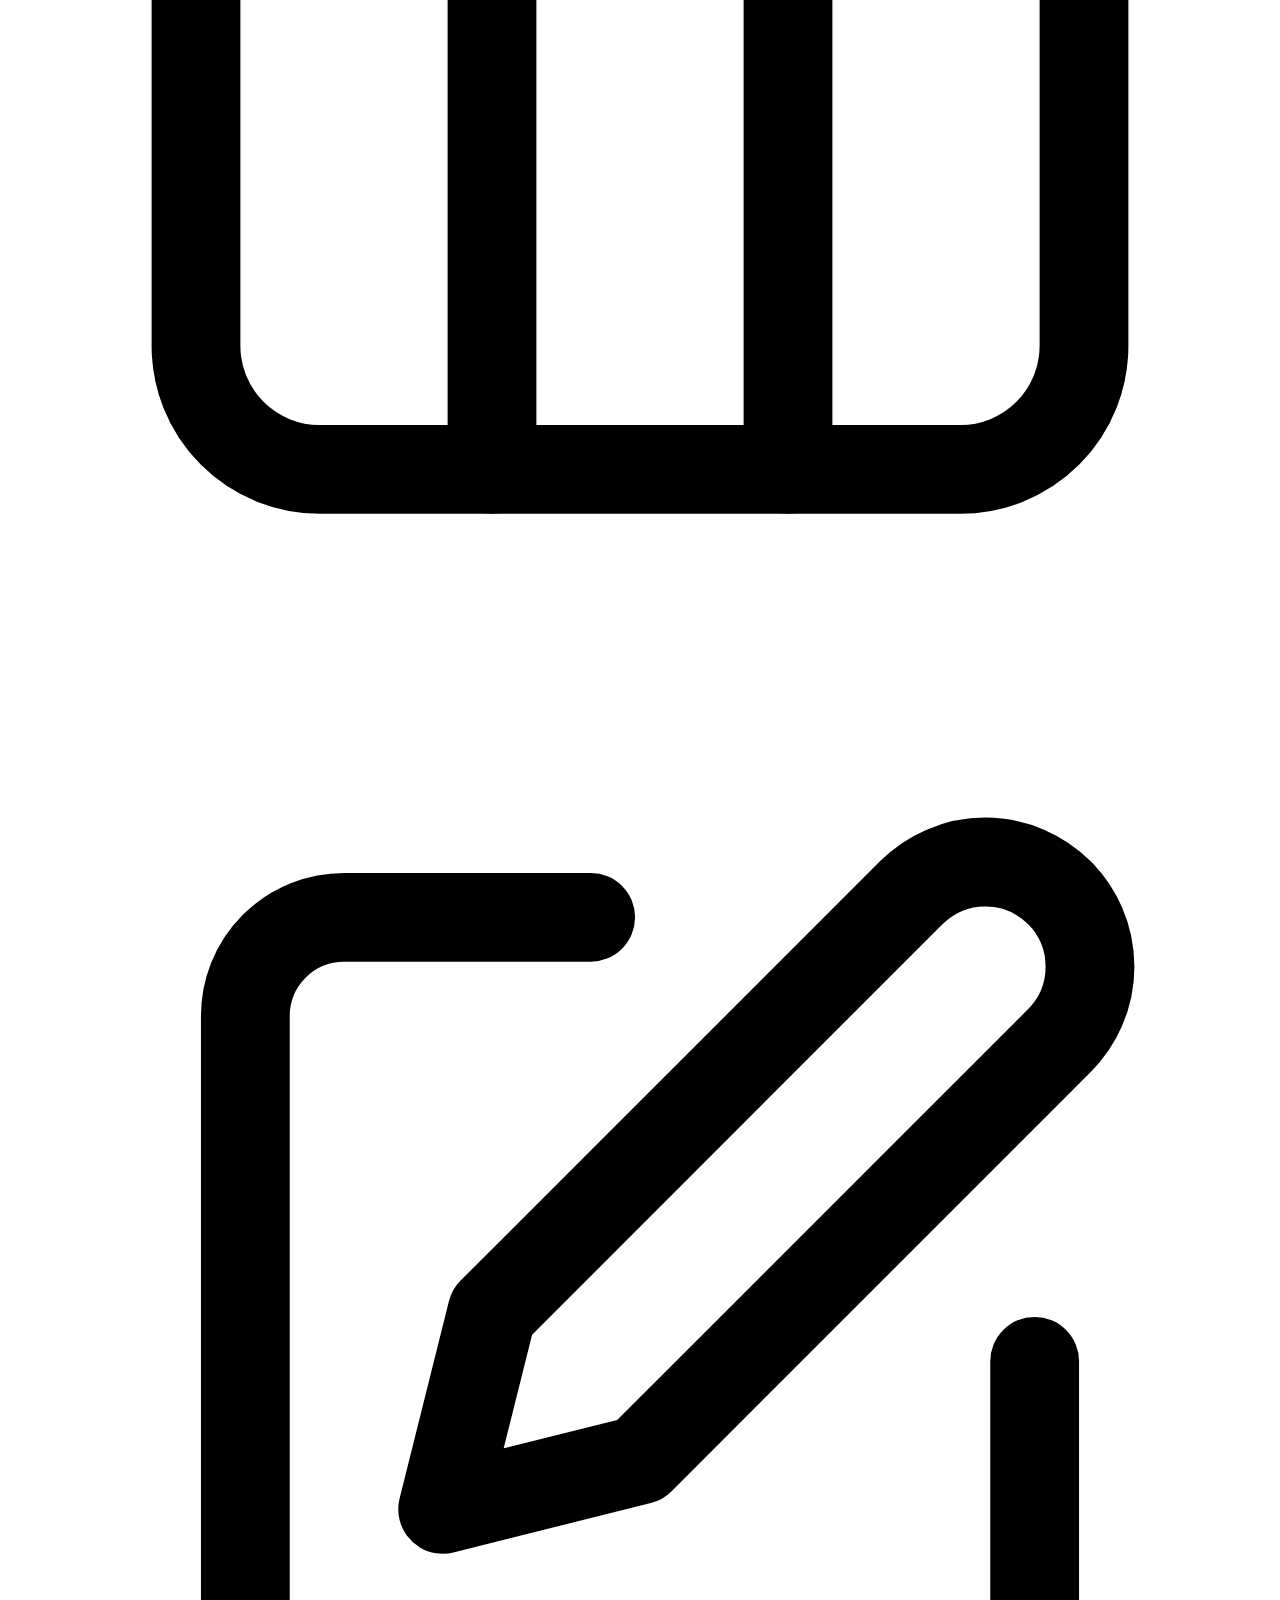
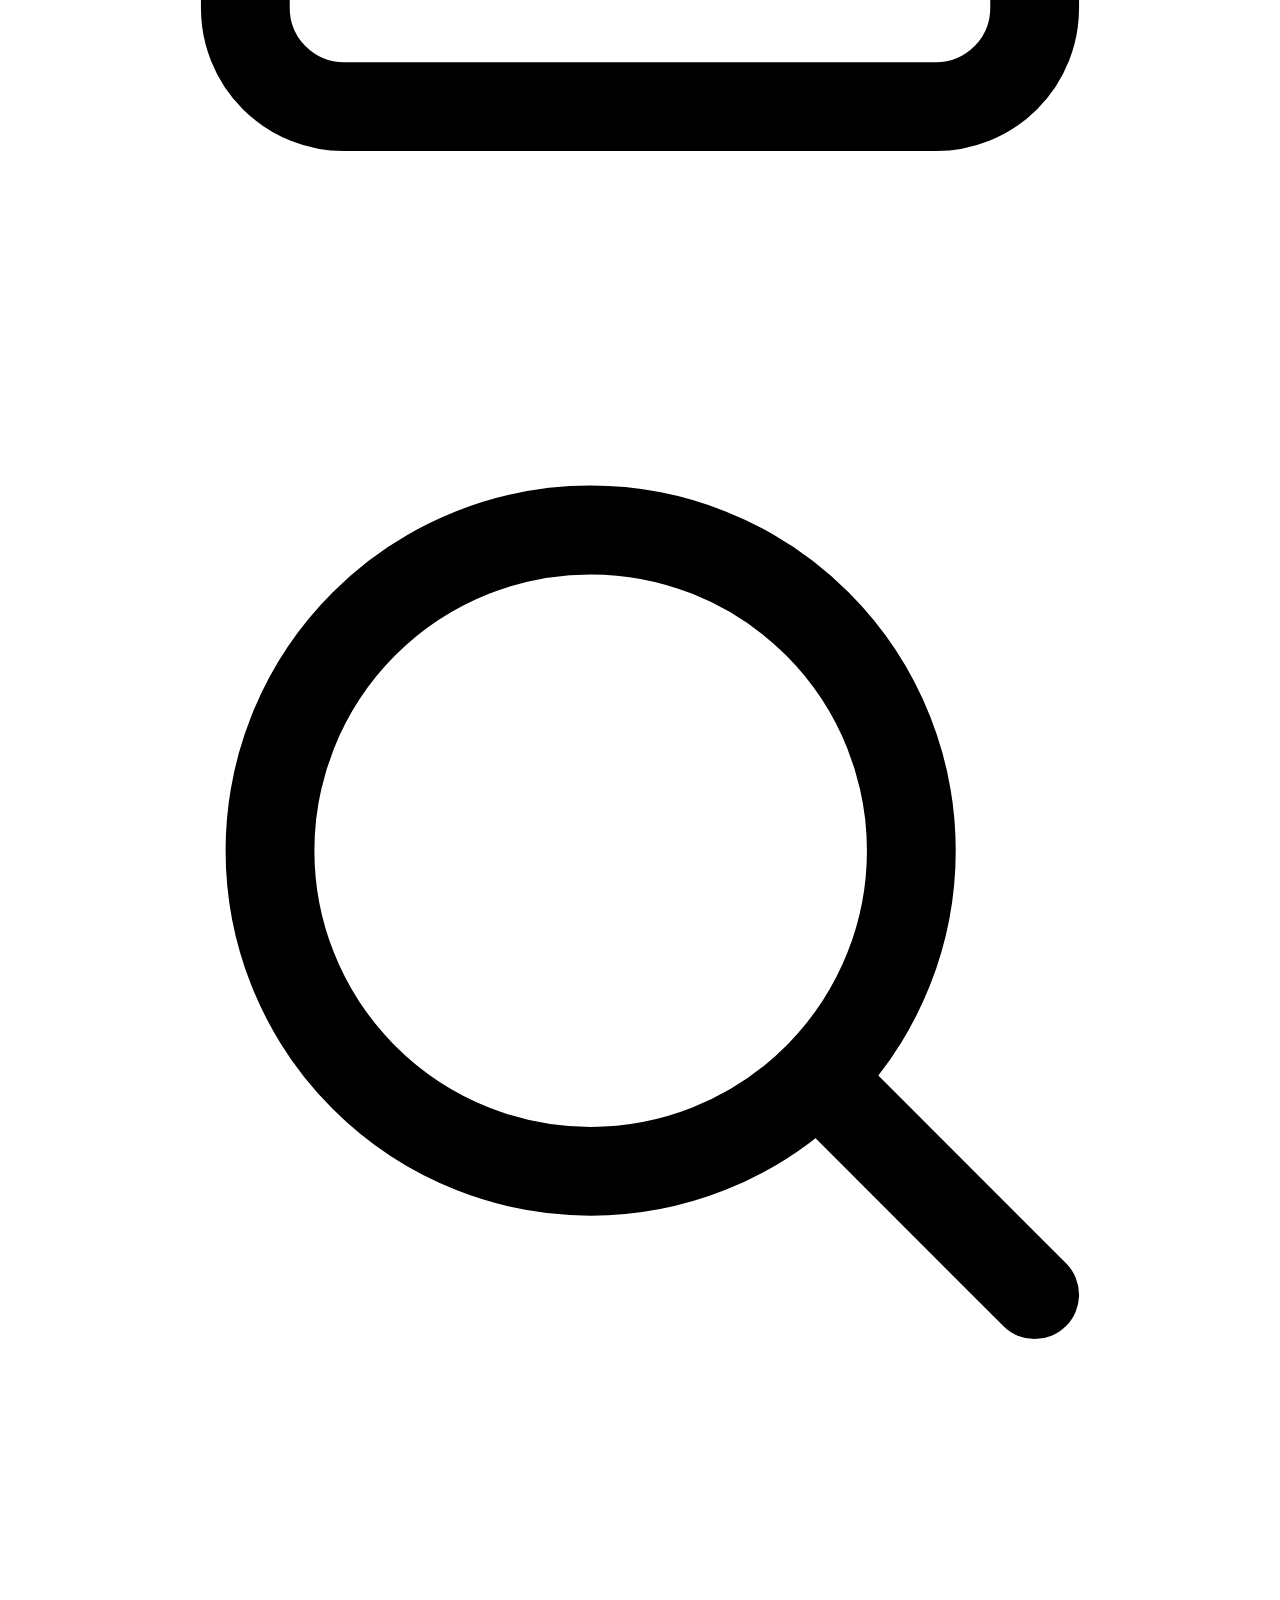
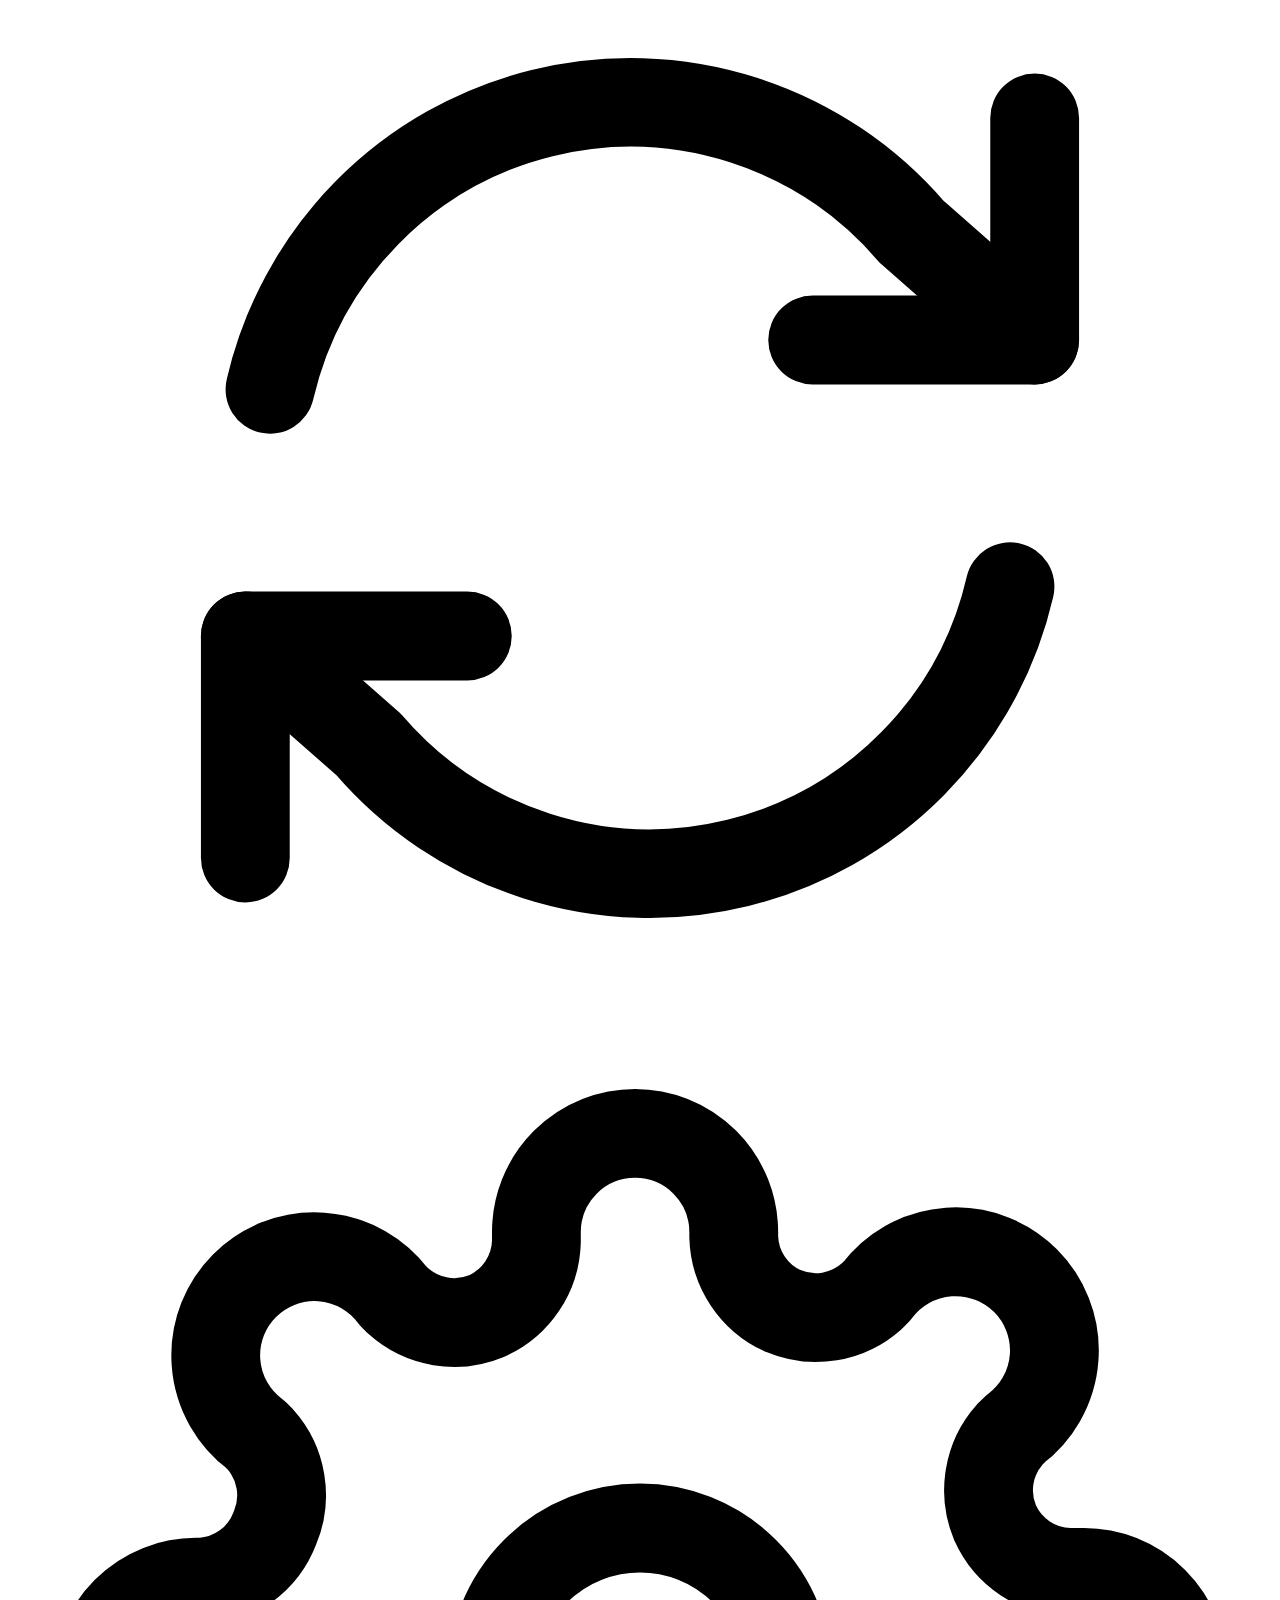
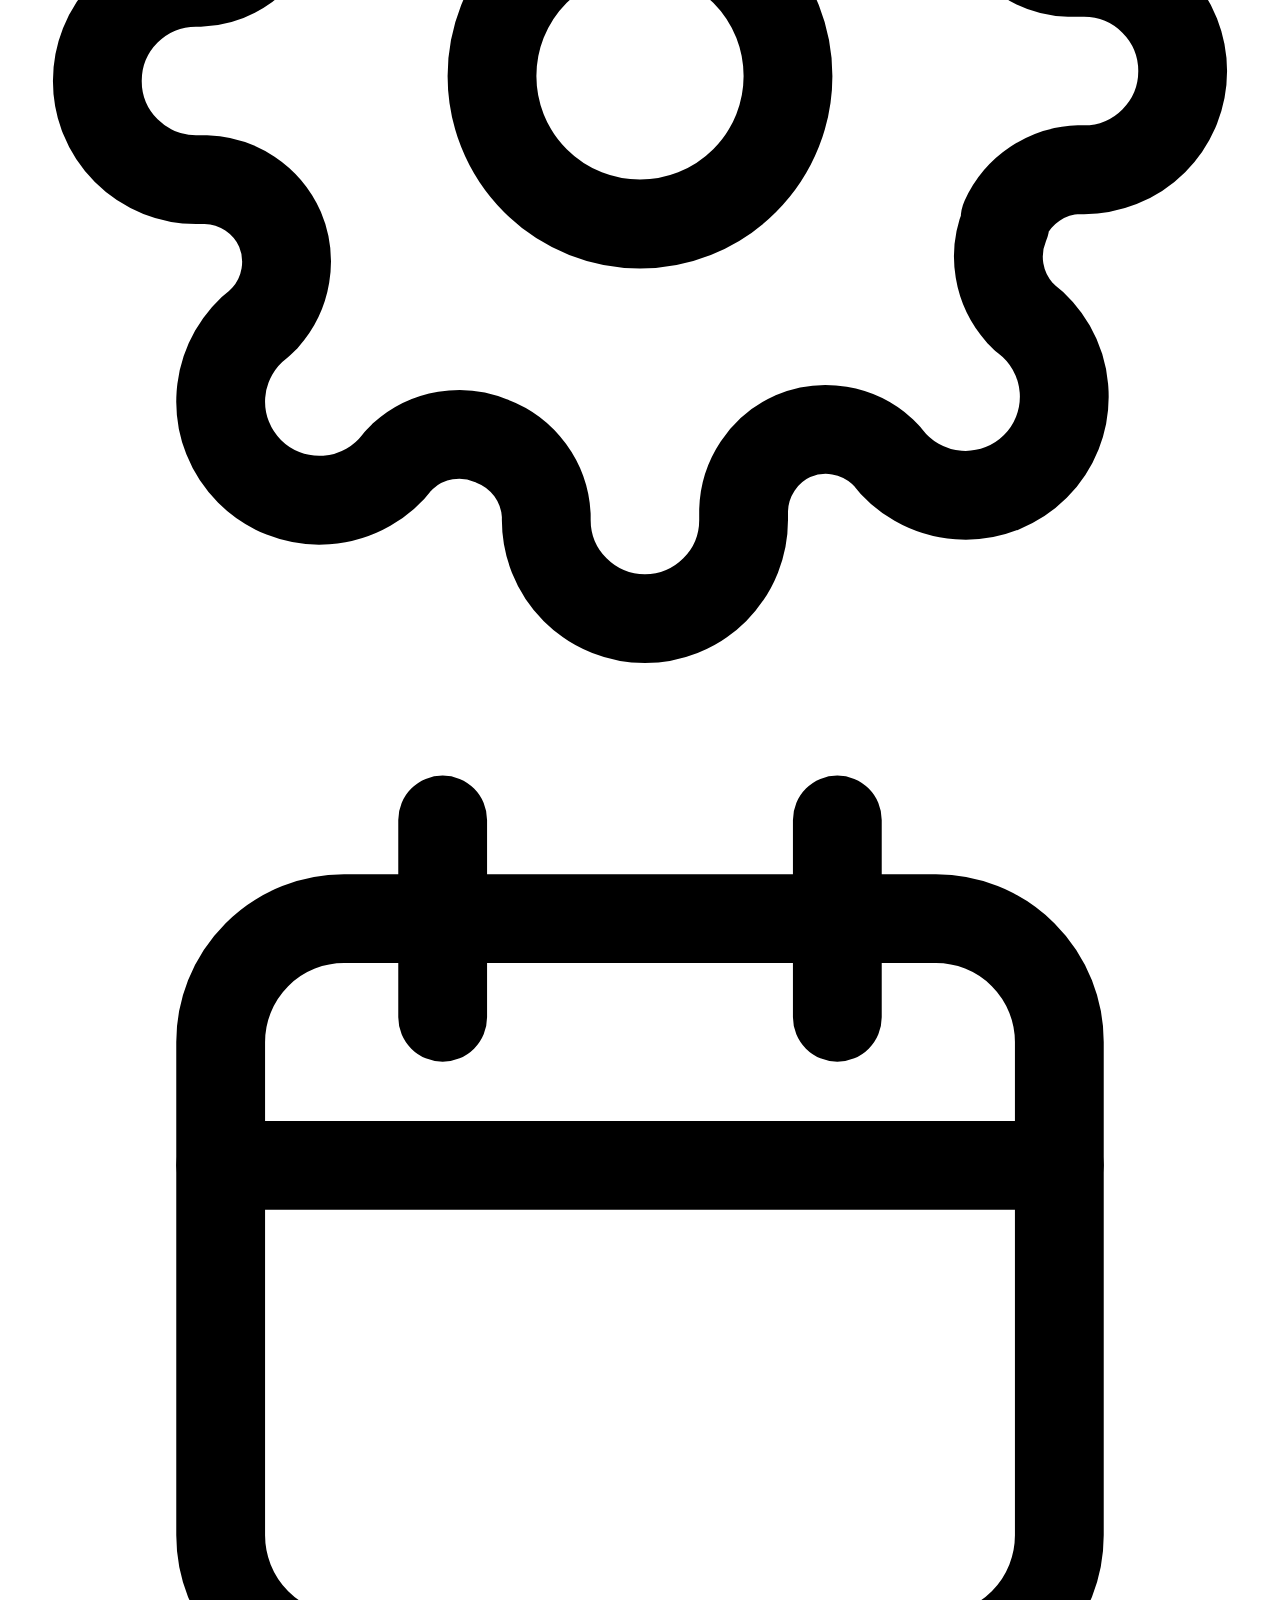
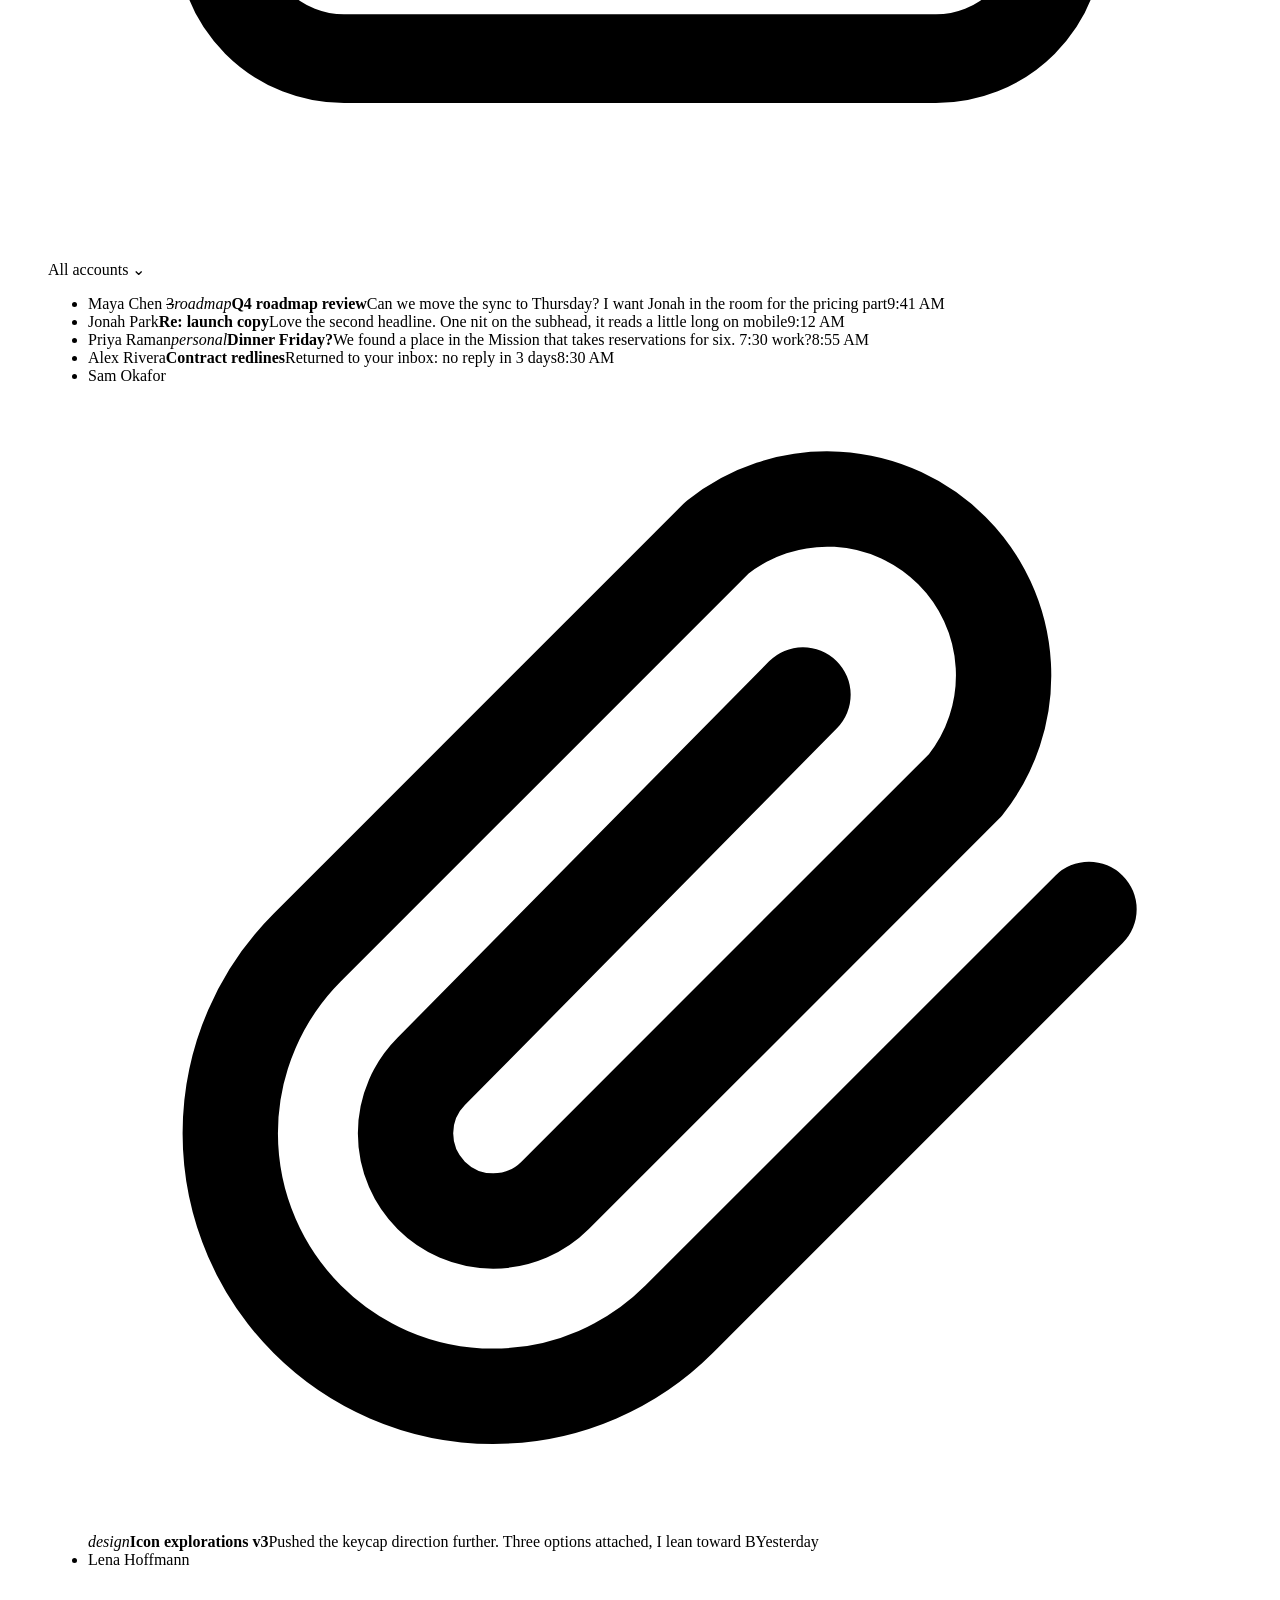
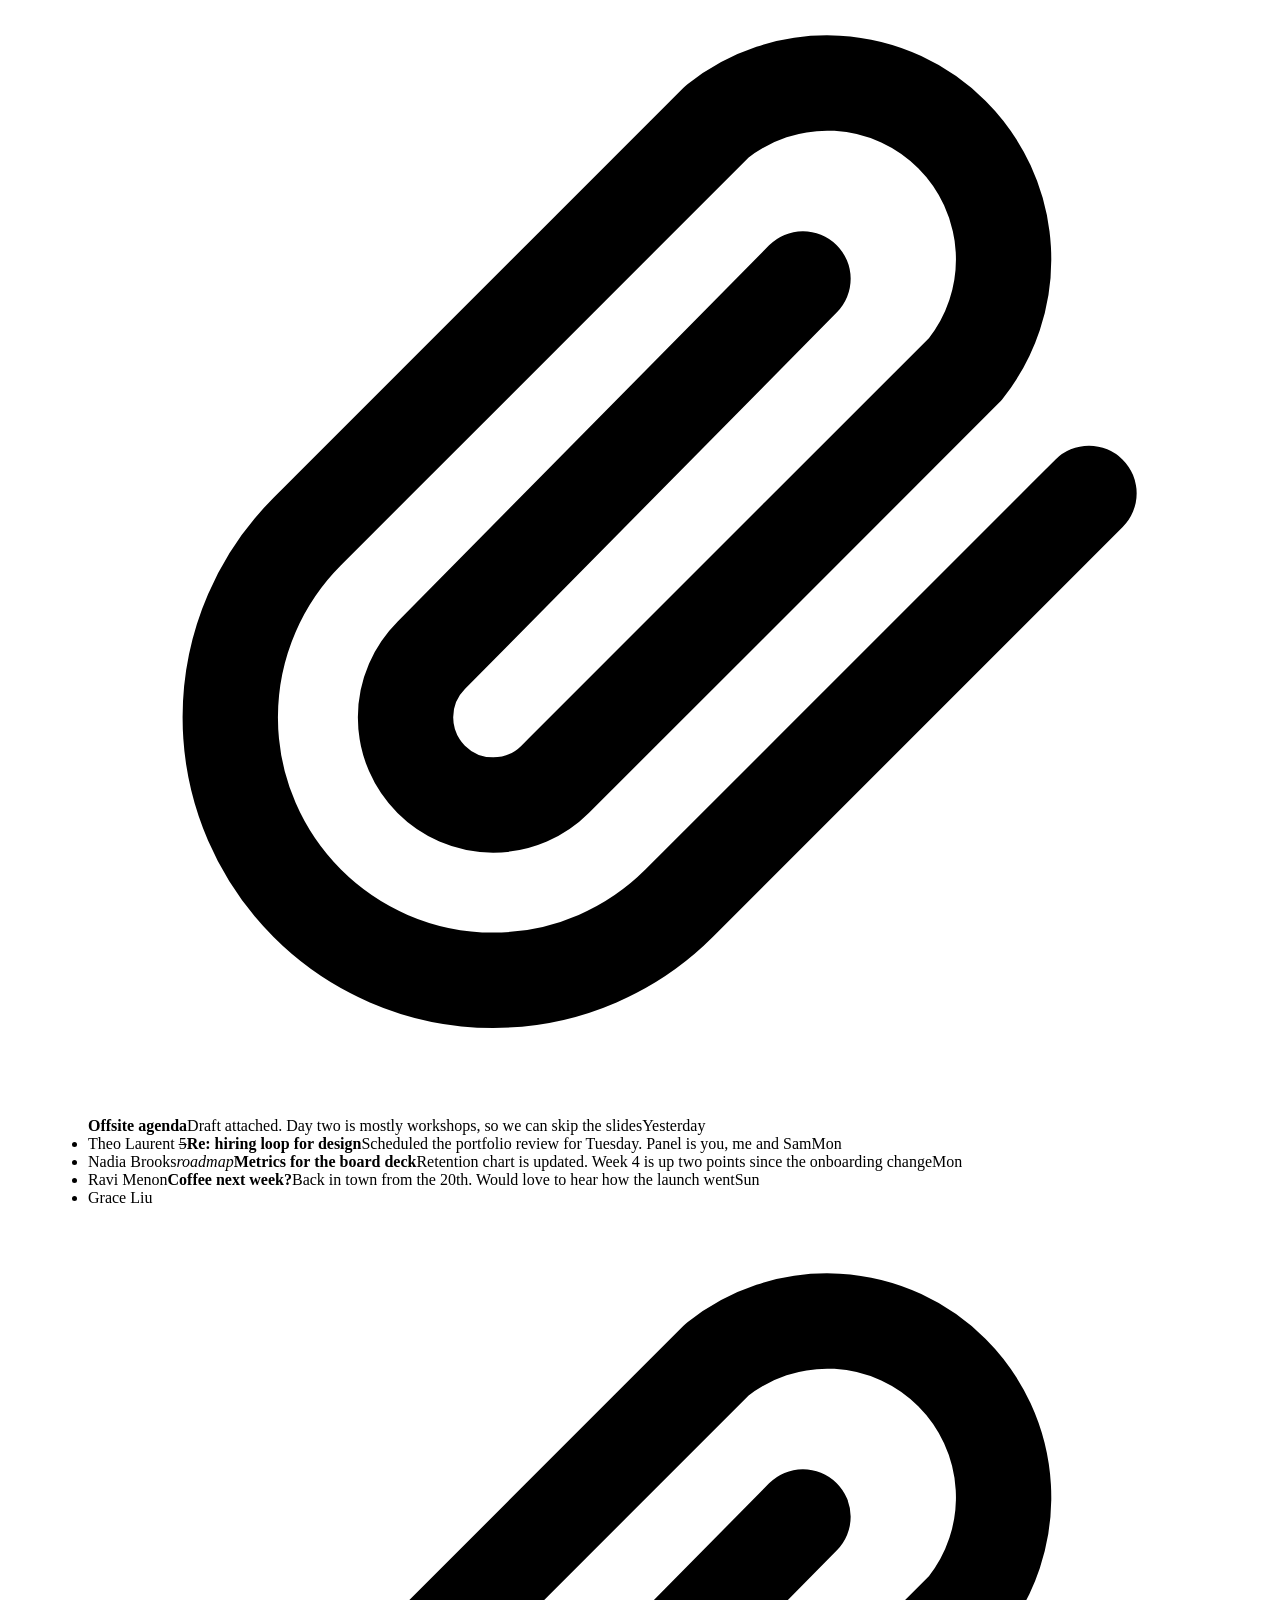
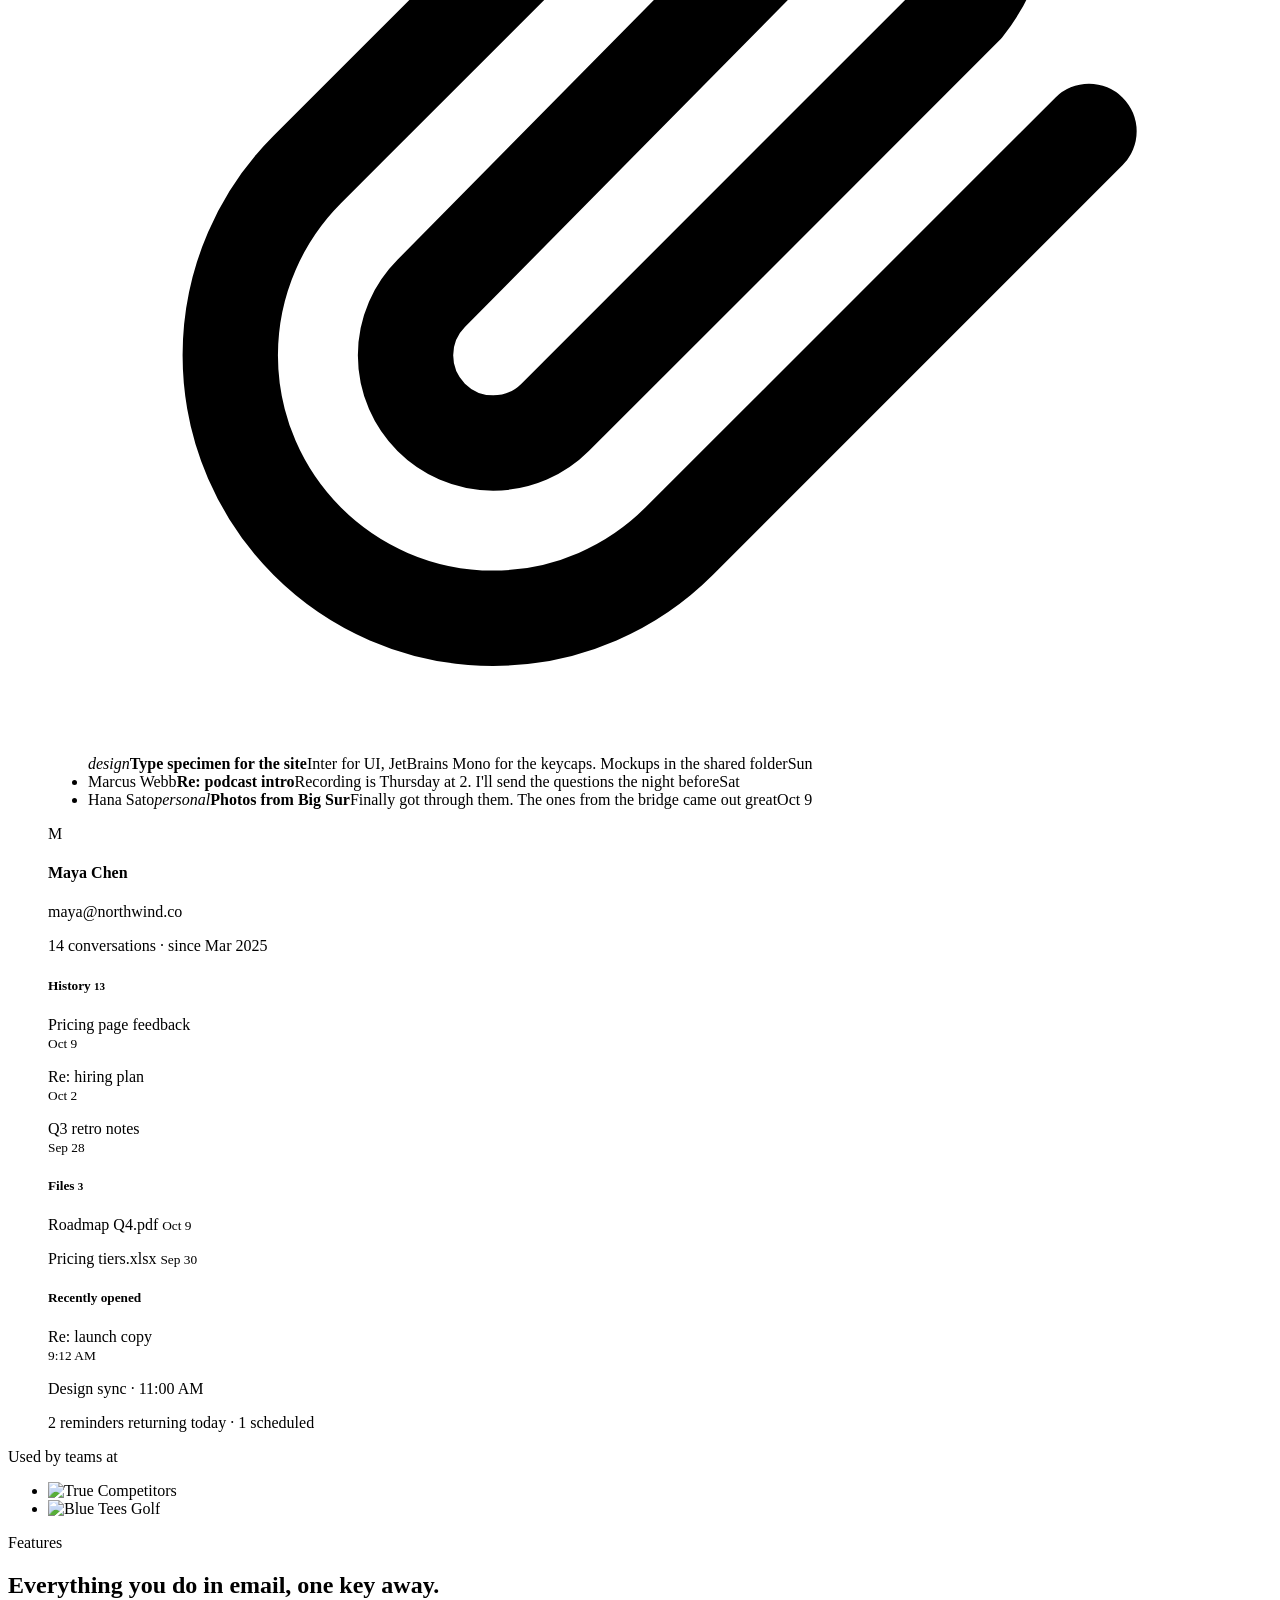
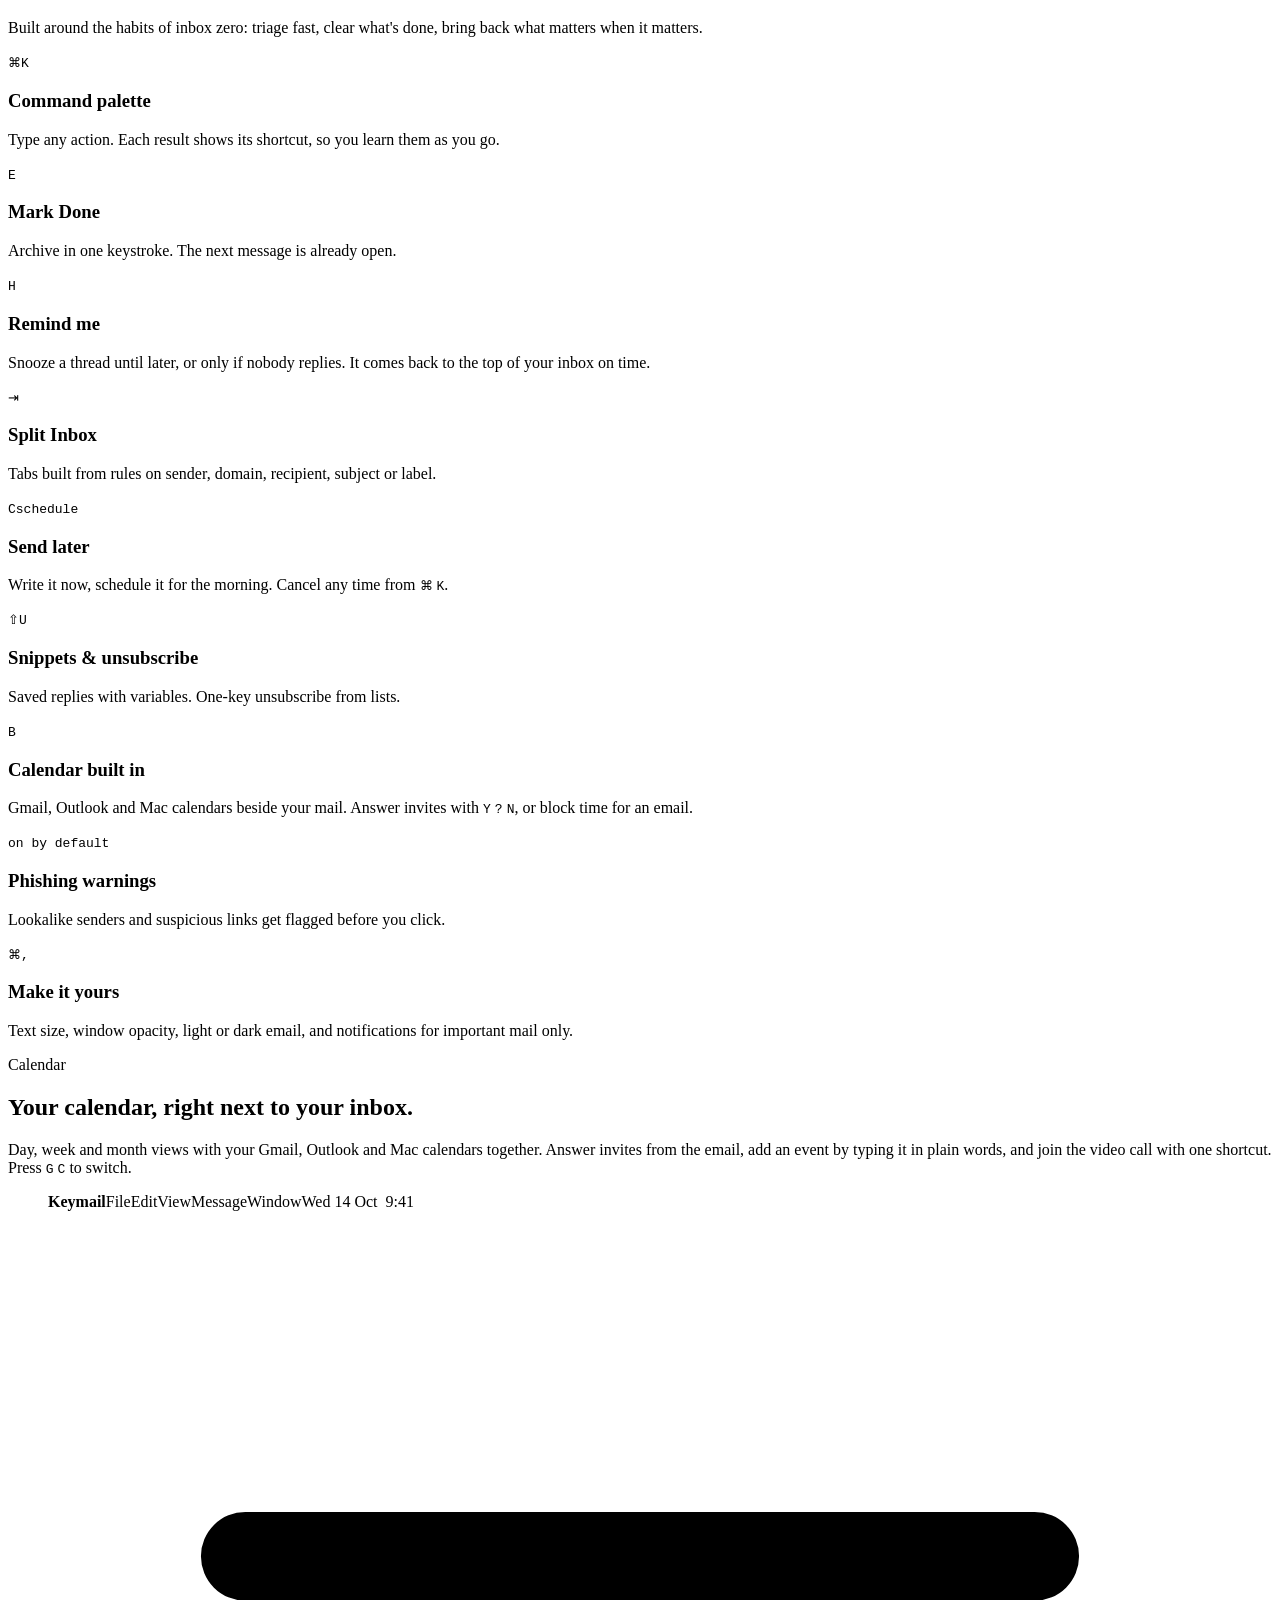
==== commit 7087f983: "Security headers, external scripts, smaller icon - public/_headers: CSP (scripts from self only), HS" ====
--- a/public/index.html
+++ b/public/index.html
@@ -13,12 +13,13 @@
 <link rel="preconnect" href="https://fonts.gstatic.com" crossorigin>
 <link href="https://fonts.googleapis.com/css2?family=Inter:wght@400;500;600;700&family=JetBrains+Mono:wght@500&display=swap" rel="stylesheet">
 <link rel="stylesheet" href="/style.css">
+<script src="/copy-email.js" defer></script>
 </head>
 <body>
 
 <nav>
   <div class="wrap">
-    <a class="brand" href="/"><img src="/icon.png" alt="">Keymail</a>
+    <a class="brand" href="/"><img src="/icon-192.png" alt="" width="26" height="26">Keymail</a>
     <div class="links"><a href="/#features">Features</a><a href="/#ai">AI</a><a href="/#agents">Agents</a><a href="/#shortcuts">Shortcuts</a><a href="/#privacy">Privacy</a><a href="/releases/">Releases</a><a href="/roadmap/">Roadmap</a></div>
     <a class="btn" href="https://github.com/dcdunk/keymail-app/releases/download/v1.0.26/Keymail-1.0.26.zip"><svg viewBox="0 0 24 24" fill="currentColor"><path d="M16.4 12.6c0-2.6 2.1-3.8 2.2-3.9-1.2-1.8-3.1-2-3.7-2-1.6-.2-3.1.9-3.9.9-.8 0-2-.9-3.4-.9-1.7 0-3.3 1-4.2 2.6-1.8 3.1-.5 7.7 1.3 10.2.9 1.2 1.9 2.6 3.2 2.6 1.3-.1 1.8-.8 3.3-.8 1.6 0 2 .8 3.4.8 1.4 0 2.3-1.3 3.1-2.5 1-1.4 1.4-2.8 1.4-2.9-.1 0-2.7-1-2.7-4.1zM13.9 5c.7-.9 1.2-2 1-3.2-1 0-2.3.7-3 1.6-.7.7-1.2 1.9-1.1 3.1 1.2.1 2.3-.6 3.1-1.5z"/></svg><span>Download</span></a>
   </div>
@@ -185,7 +186,7 @@
     <div class="providers">
       <div class="prov"><svg viewBox="52 42 88 66" aria-hidden="true"><path fill="#4285f4" d="M58 108h14V74L52 59v43c0 3.32 2.69 6 6 6"/><path fill="#34a853" d="M120 108h14c3.32 0 6-2.69 6-6V59l-20 15"/><path fill="#fbbc04" d="M120 48v26l20-15v-8c0-7.42-8.47-11.65-14.4-7.2"/><path fill="#ea4335" d="M72 74V48l24 18 24-18v26L96 92"/><path fill="#c5221f" d="M52 51v8l20 15V48l-5.6-4.2c-5.94-4.45-14.4-.22-14.4 7.2"/></svg><div><h3>Gmail</h3><p>Any number of Google accounts, including Google Workspace.</p></div></div>
       <div class="prov"><svg viewBox="0 0 24 24" aria-hidden="true"><defs><linearGradient id="ic" x1="0" y1="0" x2="0" y2="1"><stop offset="0" stop-color="#5ac8fa"/><stop offset="1" stop-color="#1a7cf5"/></linearGradient></defs><path fill="url(#ic)" d="M18.5 19H7a5 5 0 0 1-.9-9.92A6.5 6.5 0 0 1 18.6 9.1 5 5 0 0 1 18.5 19z"/></svg><div><h3>iCloud Mail</h3><p>Your iCloud address, plus aliases to send from.</p></div></div>
-      <div class="prov"><img src="/outlook.svg" alt=""><div><h3>Outlook <span class="tag">Preview</span></h3><p>Outlook.com, Hotmail and Microsoft 365 work or school accounts.</p></div></div>
+      <div class="prov"><img src="/outlook.svg" alt="" width="44" height="44" loading="lazy"><div><h3>Outlook <span class="tag">Preview</span></h3><p>Outlook.com, Hotmail and Microsoft 365 work or school accounts.</p></div></div>
       <div class="prov"><svg class="tile" viewBox="0 0 24 24" aria-hidden="true"><rect width="24" height="24" rx="5.5" fill="#6001d2"/><path fill="#fff" transform="translate(4.4 4.4) scale(.633)" d="M18.86 1.56L14.27 11.87H19.4L24 1.56H18.86M0 6.71L5.15 18.27L3.3 22.44H7.83L14.69 6.71H10.19L7.39 13.44L4.62 6.71H0M15.62 12.87C13.95 12.87 12.71 14.12 12.71 15.58C12.71 17 13.91 18.19 15.5 18.19C17.18 18.19 18.43 16.96 18.43 15.5C18.43 14.03 17.23 12.87 15.62 12.87Z"/></svg><div><h3>Yahoo Mail <span class="tag">Preview</span></h3><p>Your Yahoo address, with an app password from Yahoo.</p></div></div>
     </div>
     <div class="facts">
@@ -198,7 +199,7 @@
 
 <section class="cta">
   <div class="wrap">
-    <img src="/icon.png" alt="Keymail app icon">
+    <img src="/icon-192.png" alt="Keymail app icon" width="96" height="96" loading="lazy">
     <h2>Get to inbox zero before your coffee's cold.</h2>
     <p class="intro">For macOS 14 and later. Works with Gmail, iCloud Mail, Outlook and Yahoo Mail.</p>
     <div class="ctas"><a class="btn lg" href="https://github.com/dcdunk/keymail-app/releases/download/v1.0.26/Keymail-1.0.26.zip">Download Keymail</a><a class="btn lg ghost" href="mailto:hello@keymailapp.com">Contact us</a></div>
@@ -212,21 +213,5 @@
   </div>
 </footer>
 
-<script>
-// Some Macs have no app set up for email links, so a mailto click does nothing. Copy the address too.
-document.querySelectorAll('a[href^="mailto:"].btn').forEach(b => b.addEventListener('click', async () => {
-  const label = b.textContent;
-  const addr = b.href.slice(7);
-  try { await navigator.clipboard.writeText(addr); }
-  catch { // older fallback when the Clipboard API is refused
-    const t = Object.assign(document.createElement('textarea'), { value: addr });
-    document.body.append(t); t.select();
-    const ok = document.execCommand('copy'); t.remove();
-    if (!ok) return;
-  }
-  b.textContent = 'Email address copied';
-  setTimeout(() => { b.textContent = label; }, 2500);
-}));
-</script>
 </body>
 </html>
